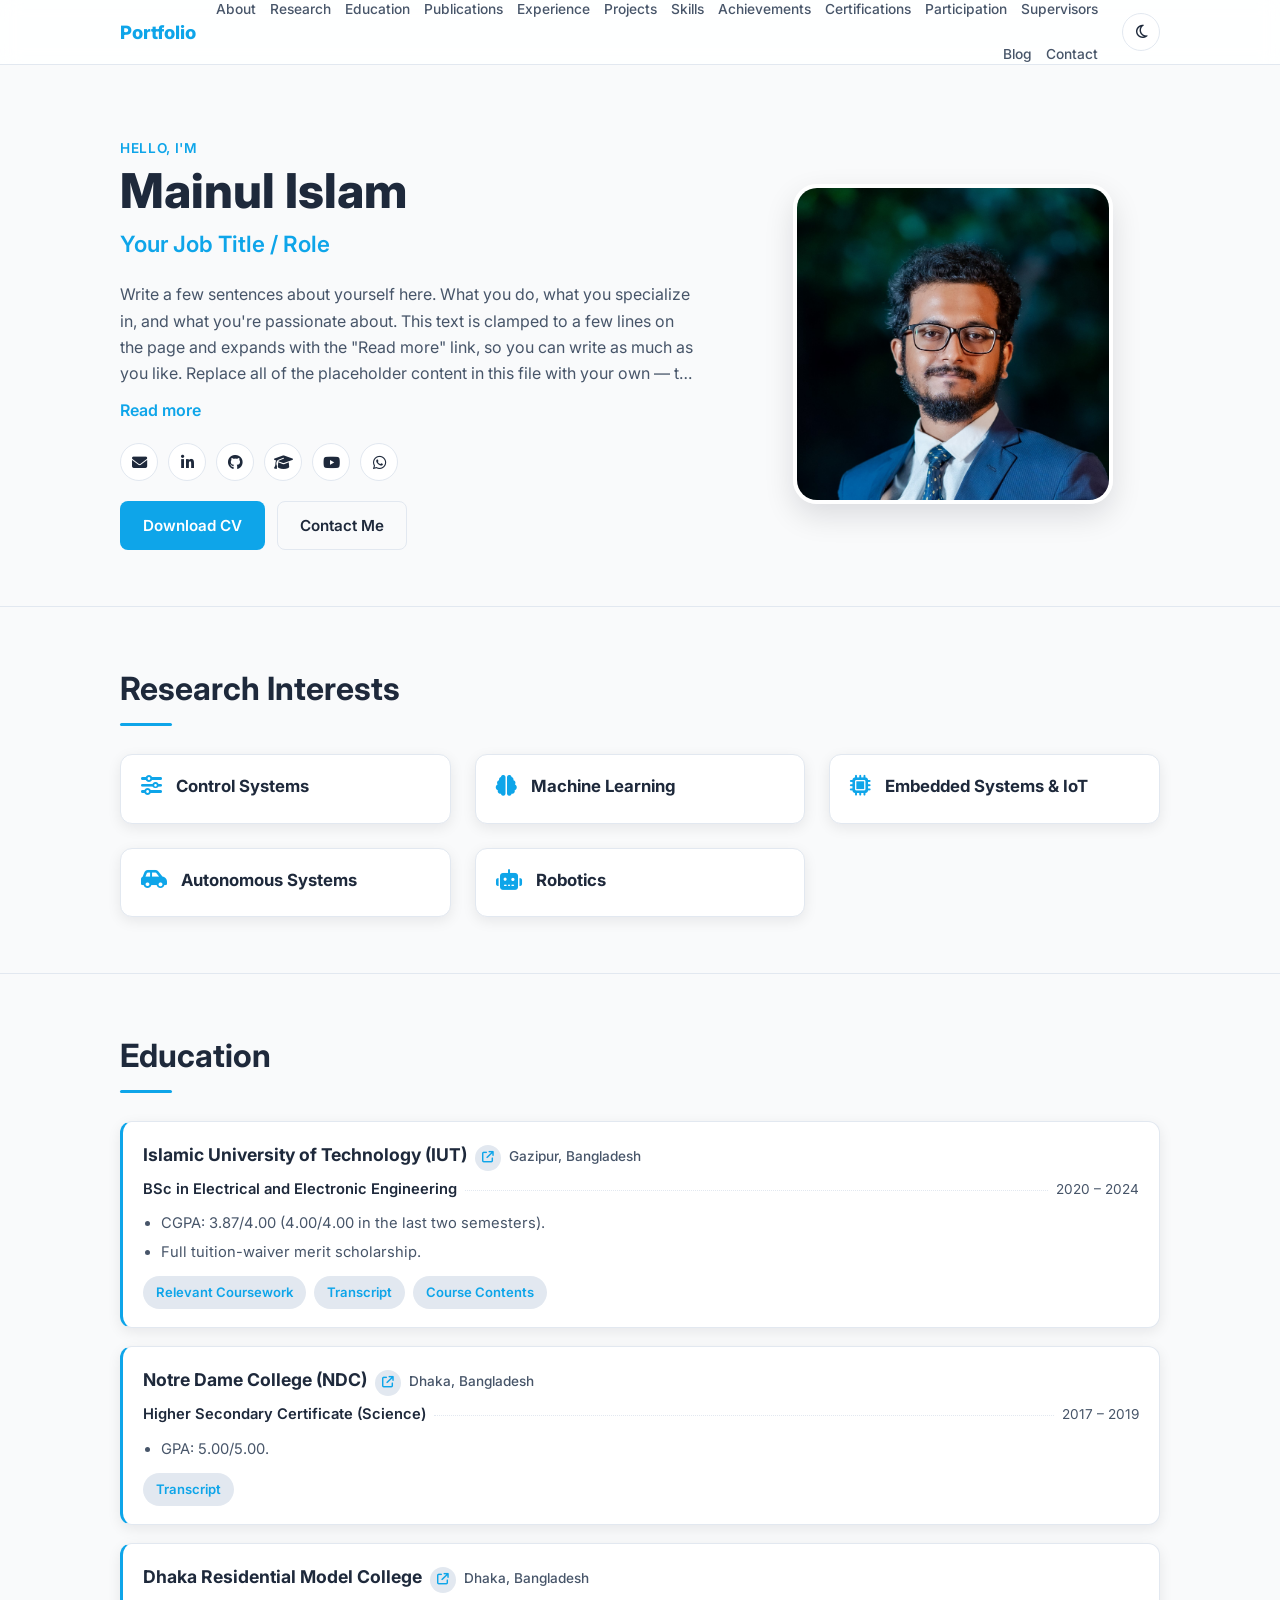
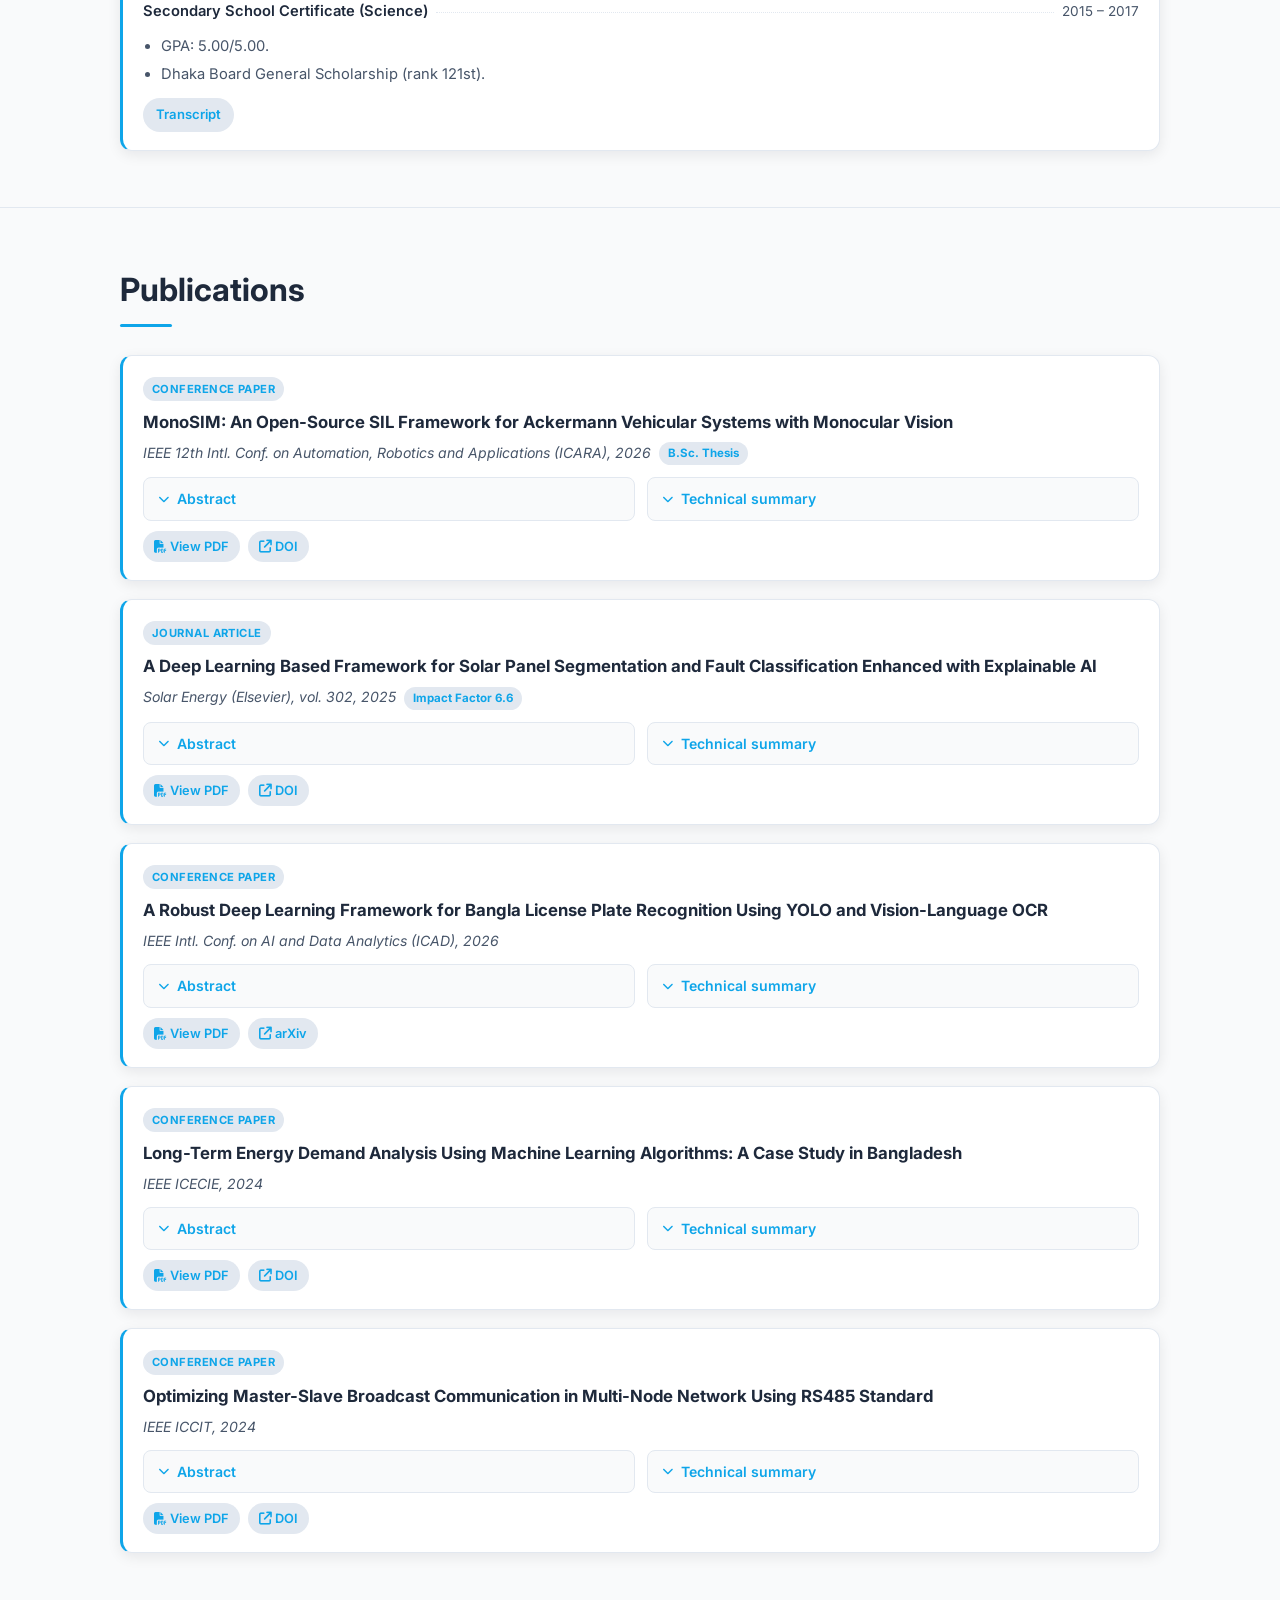
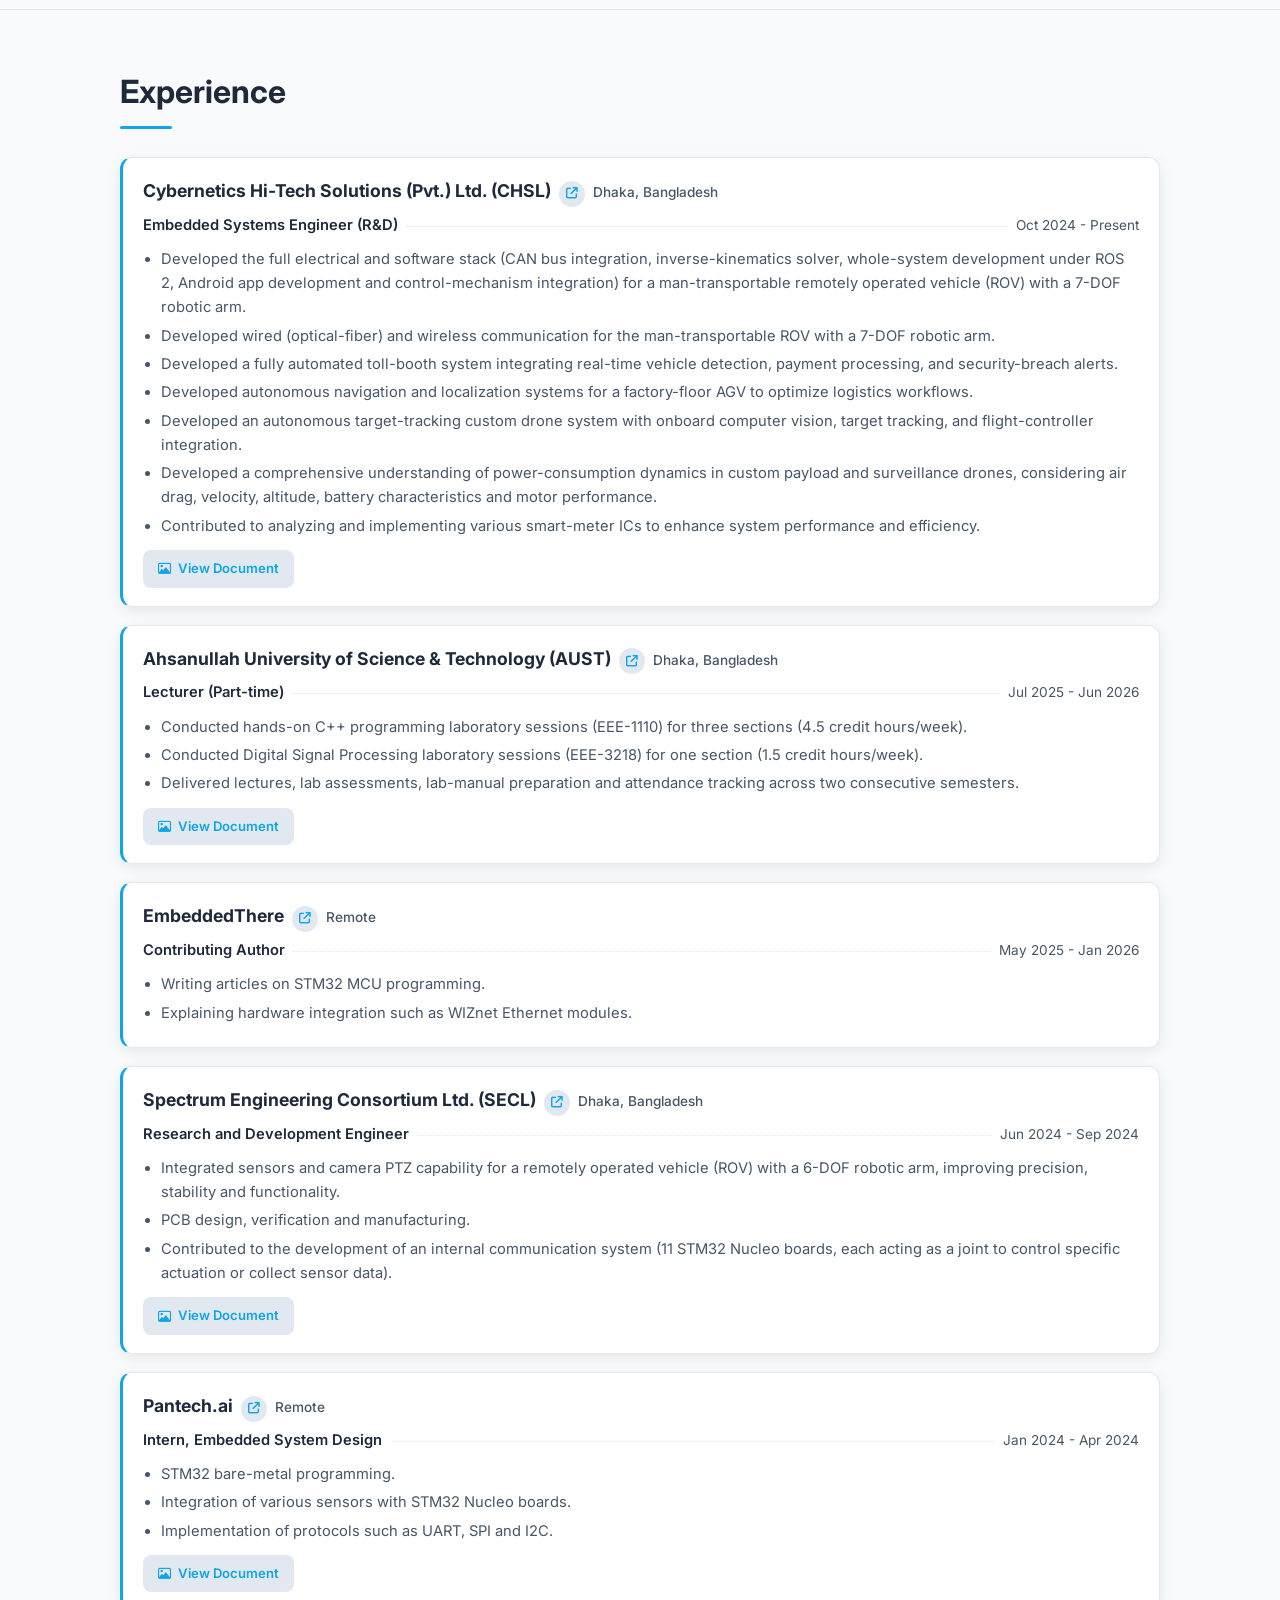
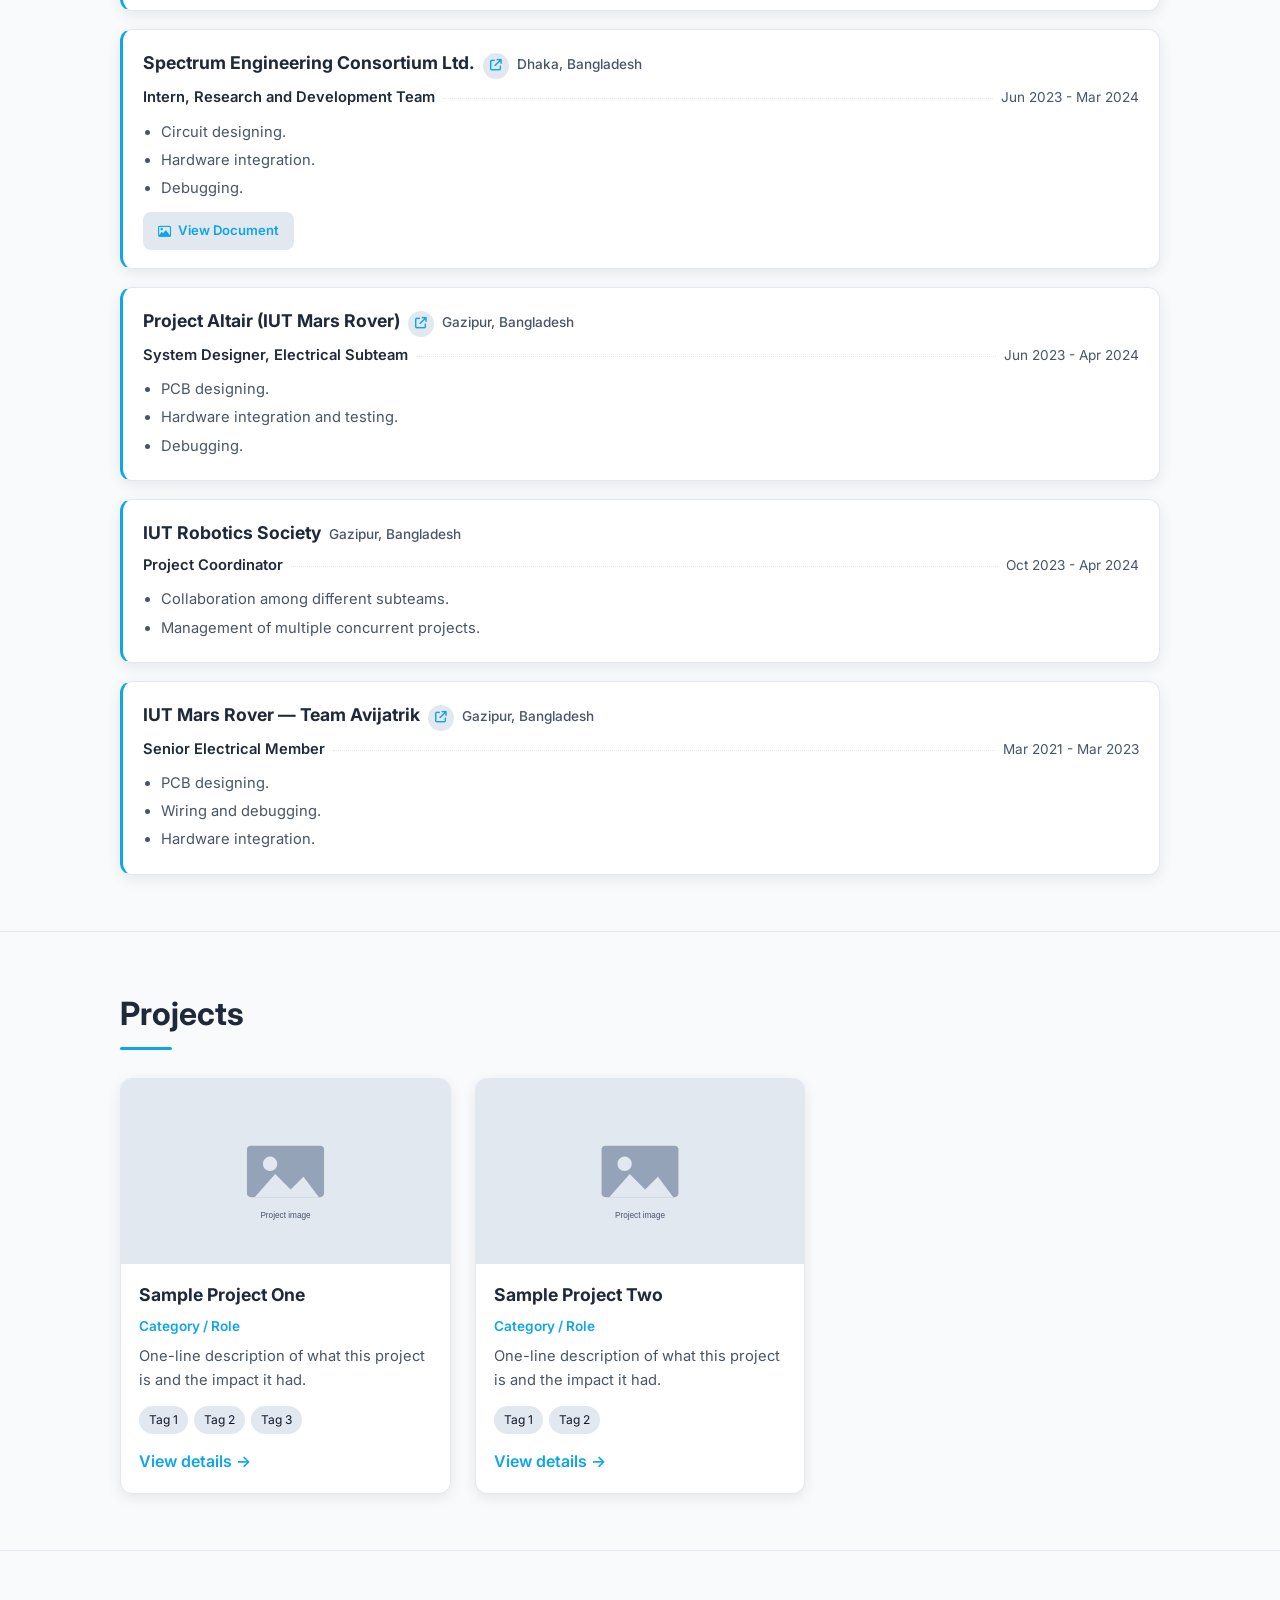
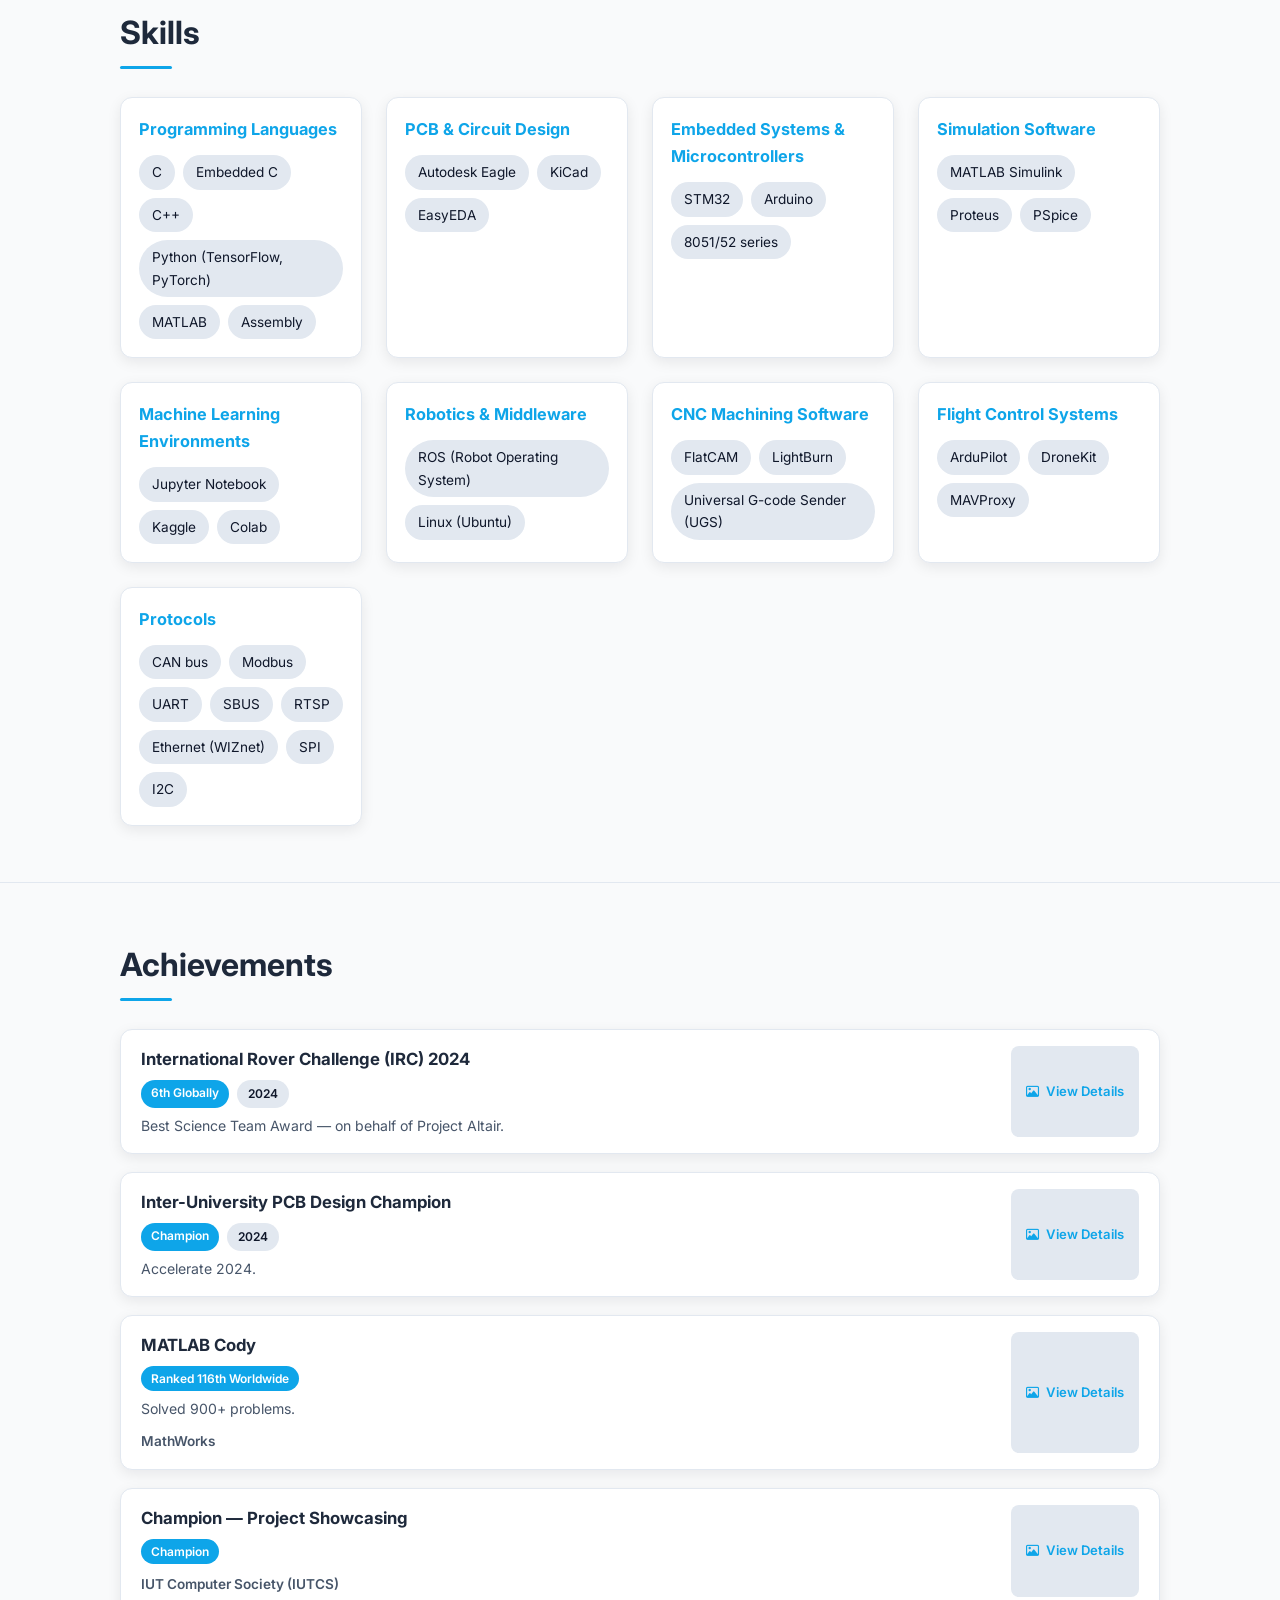
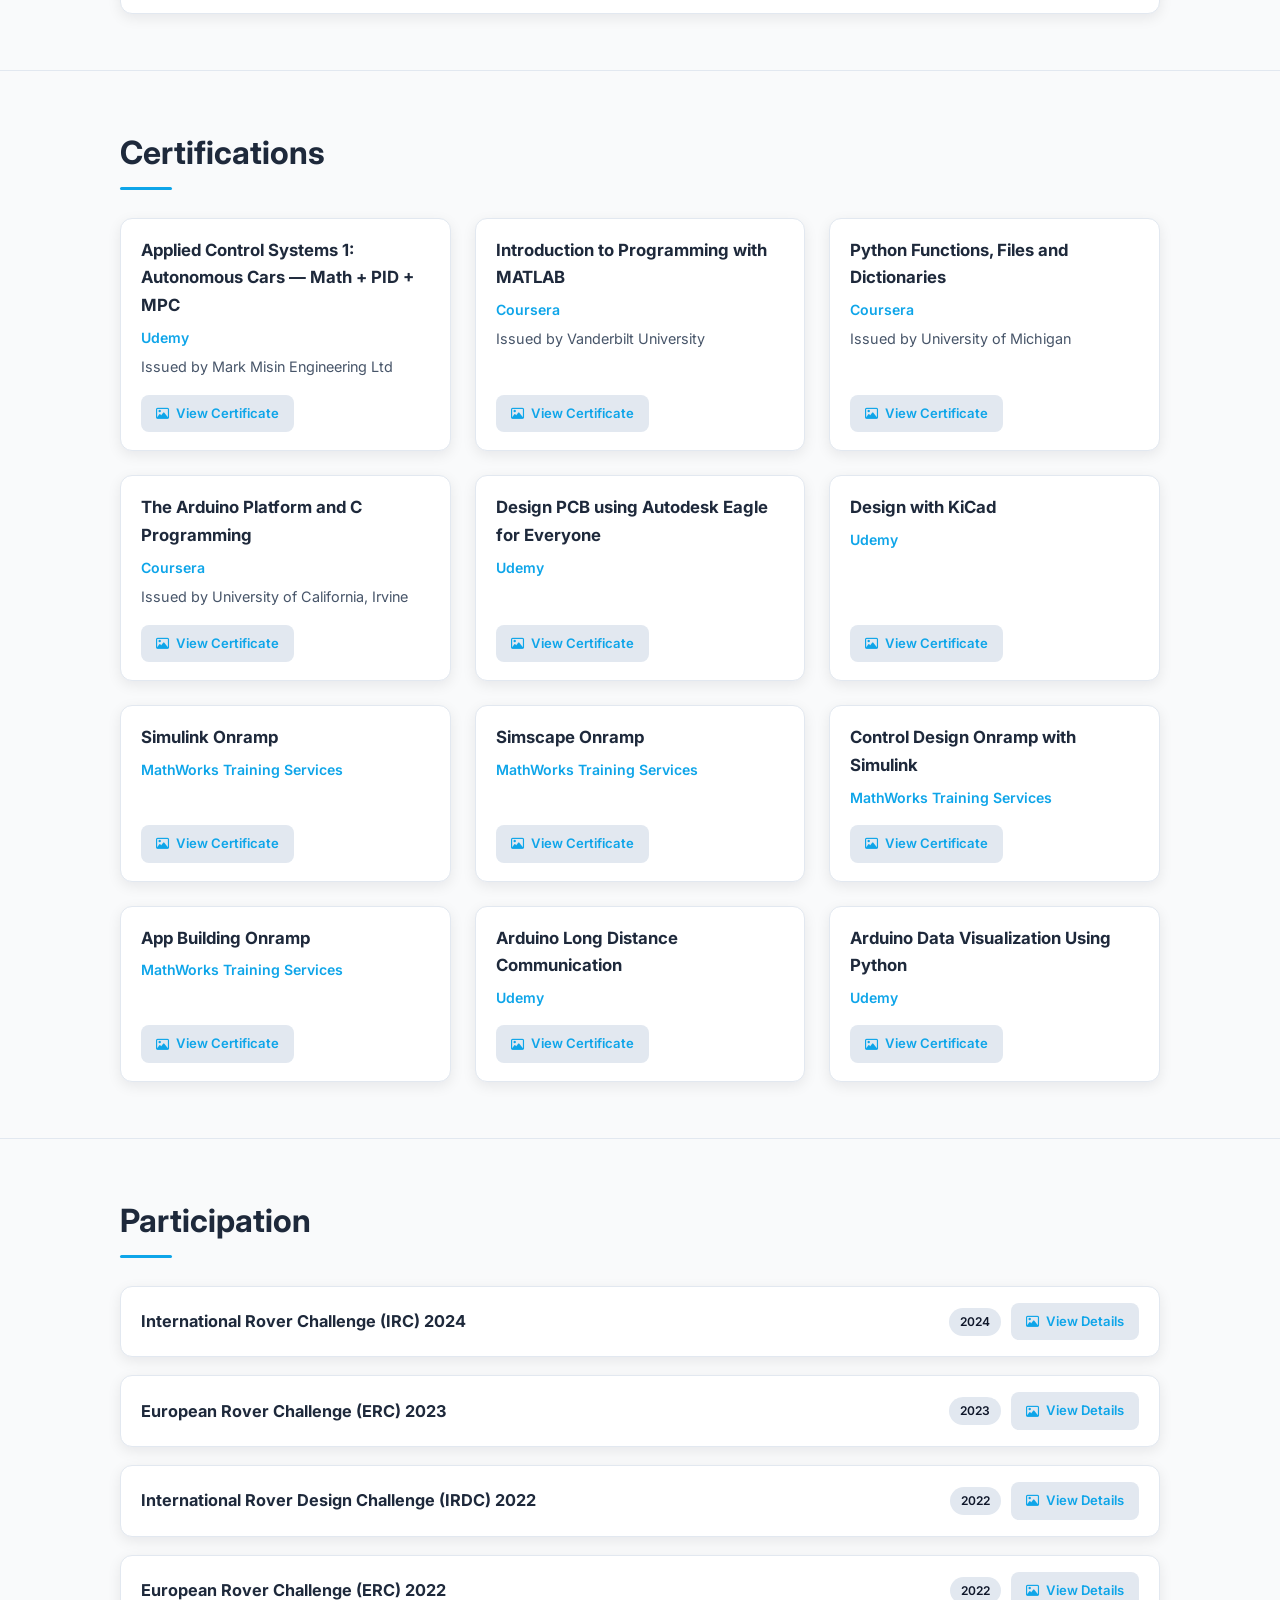
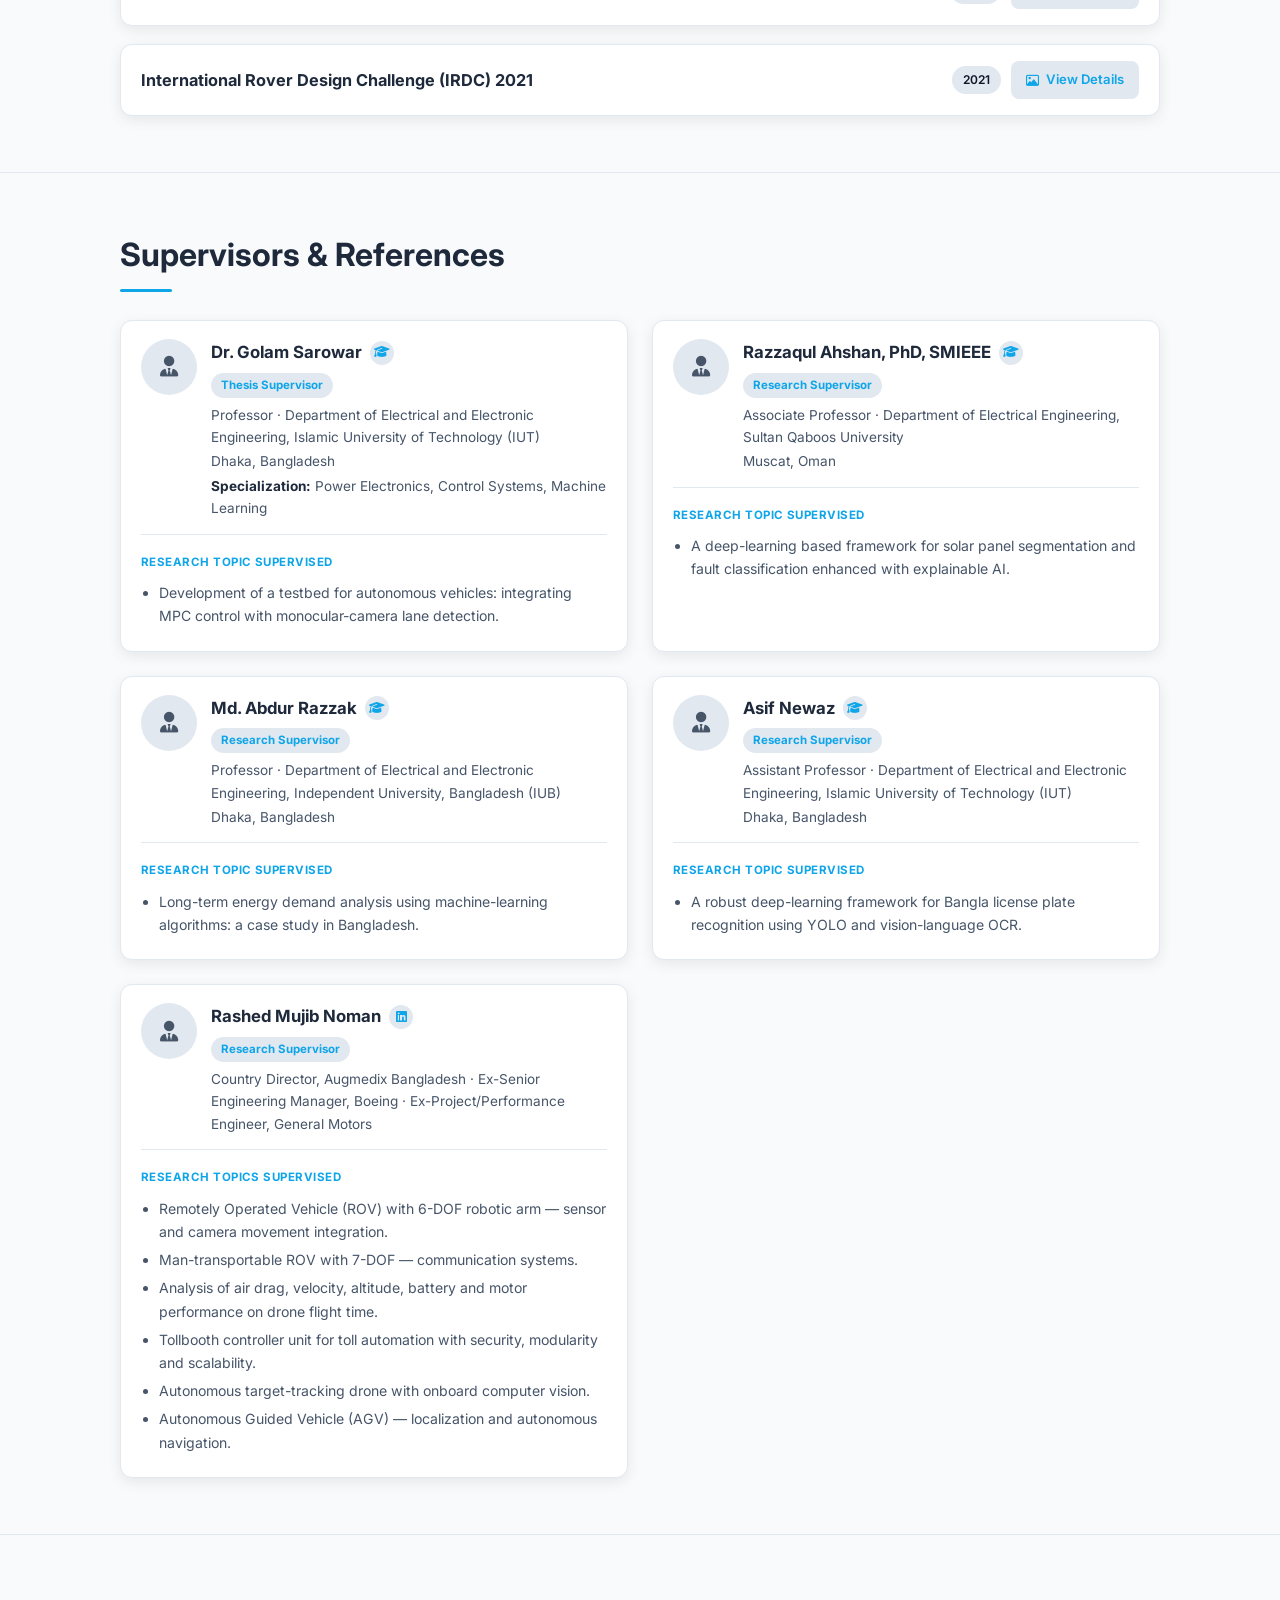
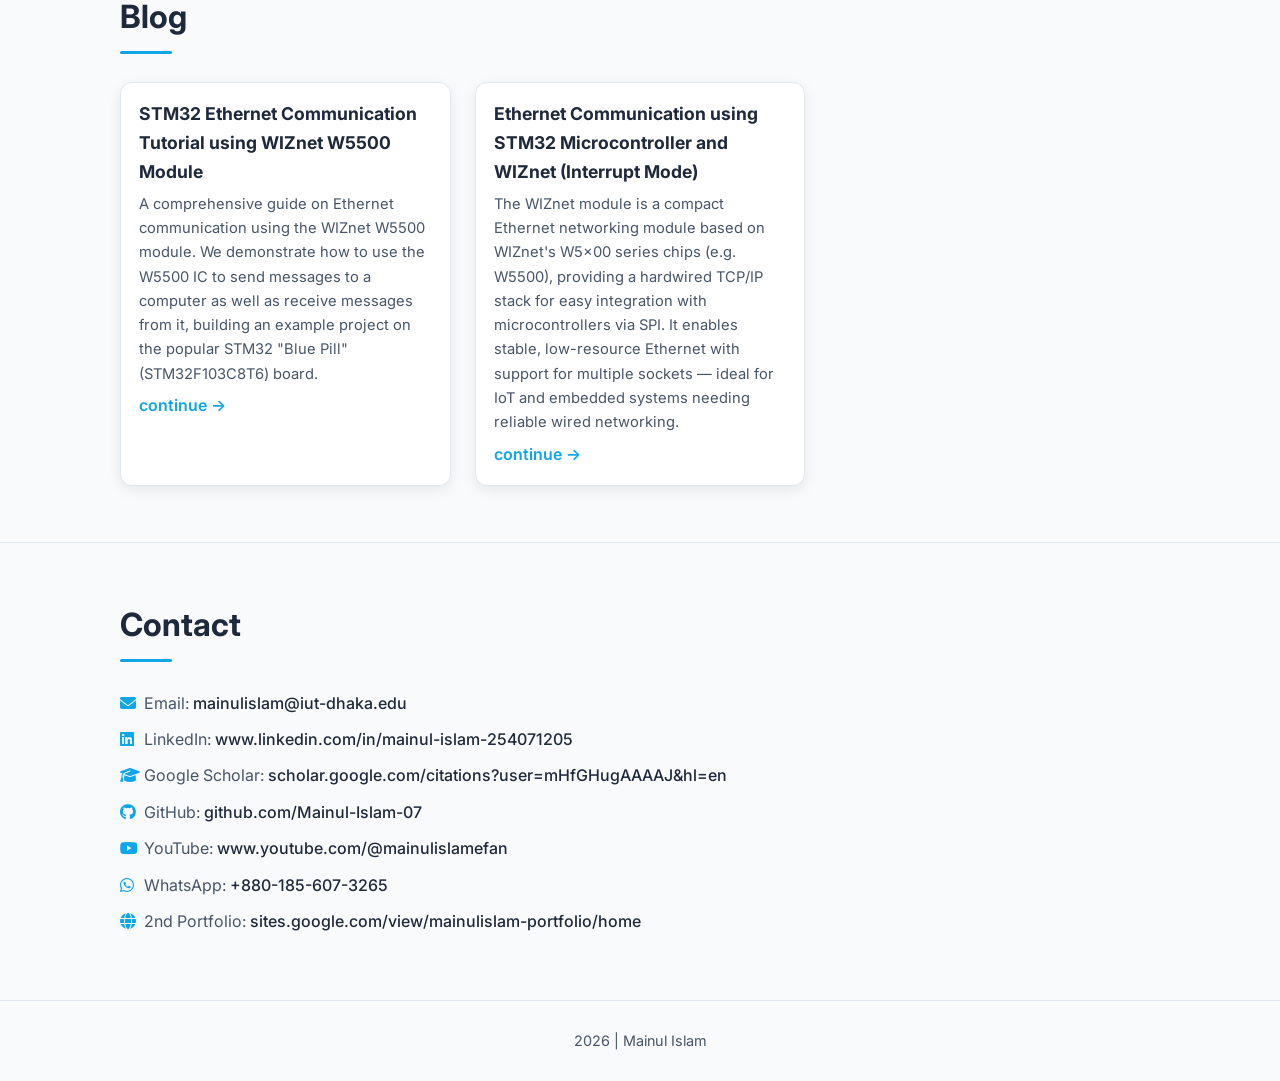
==== index.html @ 65f6b5c8 "test3" ====
<!DOCTYPE html>
<html lang="en" data-theme="light">

<head>
    <meta charset="UTF-8" />
    <meta name="viewport" content="width=device-width, initial-scale=1.0" />
    <title>Mainul Islam | Portfolio</title>
    <meta name="description" content="Mainul Islam — research portfolio: interests, publications, projects, experience and more." />
    <link rel="preconnect" href="https://fonts.googleapis.com" />
    <link rel="preconnect" href="https://fonts.gstatic.com" crossorigin />
    <link
        href="https://fonts.googleapis.com/css2?family=Inter:wght@400;500;600;700;800&display=swap"
        rel="stylesheet" />
    <link rel="stylesheet" href="assets/css/style.css" />
    <link rel="stylesheet"
        href="https://cdnjs.cloudflare.com/ajax/libs/font-awesome/6.5.0/css/all.min.css" />
</head>

<body>
    <!-- Navbar -->
    <header class="navbar">
        <div class="container nav-container">
            <a href="#about" class="brand"><span data-bind="brand">MI</span></a>

            <nav class="nav-links" id="nav-menu">
                <a href="#about">About</a>
                <a href="#research">Research</a>
                <a href="#education">Education</a>
                <a href="#publications">Publications</a>
                <a href="#experience">Experience</a>
                <a href="#projects">Projects</a>
                <a href="#skills">Skills</a>
                <a href="#achievements">Achievements</a>
                <a href="#certifications">Certifications</a>
                <a href="#participation">Participation</a>
                <a href="#supervisors">Supervisors</a>
                <a href="#blog">Blog</a>
                <a href="#contact">Contact</a>
            </nav>

            <div class="nav-actions">
                <button id="theme-toggle" class="icon-btn" aria-label="Toggle theme"></button>
                <button id="nav-toggle" class="icon-btn nav-toggle" aria-label="Menu"><i class="fa fa-bars"></i></button>
            </div>
        </div>
    </header>

    <!-- Hero / About -->
    <section id="about" class="hero">
        <div class="container hero-inner">
            <div class="hero-text">
                <p class="hero-eyebrow">Hello, I'm</p>
                <h1 data-bind="name">Mainul Islam</h1>
                <h3 data-bind="headline">Job Title / Role</h3>
                <p class="hero-summary" data-bind="summary">Short summary here...</p>
                <div class="about-actions">
                    <a id="about-readmore" class="a-link" href="#">Read more</a>
                    <a id="about-readless" class="a-link" href="#" style="display:none">Read less</a>
                </div>
                <div class="hero-social" id="hero-social"></div>
                <div class="hero-buttons">
                    <a id="cv-link" href="#" download class="btn btn-primary">Download CV</a>
                    <a data-bind-mailto href="mailto:" class="btn btn-ghost">Contact Me</a>
                </div>
            </div>
            <div class="hero-img">
                <img id="avatar" src="assets/img/profile-placeholder.svg" alt="Profile photo" />
            </div>
        </div>
    </section>

    <!-- Research Interests -->
    <section id="research" class="section" data-reveal>
        <div class="container">
            <h2 class="section-title">Research Interests</h2>
            <div id="research-list" class="research-grid"></div>
        </div>
    </section>

    <!-- Education -->
    <section id="education" class="section" data-reveal>
        <div class="container">
            <h2 class="section-title">Education</h2>
            <div id="education-list" class="stack"></div>
        </div>
    </section>

    <!-- Publications -->
    <section id="publications" class="section" data-reveal>
        <div class="container">
            <h2 class="section-title">Publications</h2>
            <div id="publications-list" class="stack"></div>
        </div>
    </section>

    <!-- Experience -->
    <section id="experience" class="section" data-reveal>
        <div class="container">
            <h2 class="section-title">Experience</h2>
            <div id="experience-list" class="stack"></div>
        </div>
    </section>

    <!-- Projects -->
    <section id="projects" class="section" data-reveal>
        <div class="container">
            <h2 class="section-title">Projects</h2>
            <div id="projects-grid" class="grid cards"></div>
        </div>
    </section>

    <!-- Skills -->
    <section id="skills" class="section" data-reveal>
        <div class="container">
            <h2 class="section-title">Skills</h2>
            <div id="skills-grid" class="skills-grid"></div>
        </div>
    </section>

    <!-- Achievements -->
    <section id="achievements" class="section" data-reveal>
        <div class="container">
            <h2 class="section-title">Achievements</h2>
            <div id="achievements-list" class="stack"></div>
        </div>
    </section>

    <!-- Certifications -->
    <section id="certifications" class="section" data-reveal>
        <div class="container">
            <h2 class="section-title">Certifications</h2>
            <div id="certifications-list" class="grid cards"></div>
        </div>
    </section>

    <!-- Participation -->
    <section id="participation" class="section" data-reveal>
        <div class="container">
            <h2 class="section-title">Participation</h2>
            <div id="participation-list" class="stack"></div>
        </div>
    </section>

    <!-- Supervisors -->
    <section id="supervisors" class="section" data-reveal>
        <div class="container">
            <h2 class="section-title">Supervisors &amp; References</h2>
            <div id="supervisors-list" class="supervisors-grid"></div>
        </div>
    </section>

    <!-- Blog -->
    <section id="blog" class="section" data-reveal>
        <div class="container">
            <h2 class="section-title">Blog</h2>
            <div id="blog-list" class="grid cards"></div>
        </div>
    </section>

    <!-- Contact -->
    <section id="contact" class="section" data-reveal>
        <div class="container">
            <h2 class="section-title">Contact</h2>
            <div id="contact-list" class="contact-list"></div>
        </div>
    </section>

    <button id="to-top" aria-label="Back to top"><i class="fa fa-arrow-up"></i></button>

    <footer>
        <p><span id="footer-year">2026</span> | <span data-bind="name">Mainul Islam</span></p>
    </footer>

    <script src="assets/js/main.js"></script>
</body>

</html>
---- assets/css/style.css ----
/* ==========================================================================
   Design tokens & theming
   ========================================================================== */
:root {
    --primary: #0ea5e9;
    --primary-hover: #0284c7;
    --bg: #f9fafb;
    --bg-alt: #ffffff;
    --text: #1e293b;
    --muted: #475569;
    --card: #ffffff;
    --border: #e2e8f0;
    --tag-bg: #e2e8f0;
    --tag-text: #0f172a;
    --tag-border: transparent;
    --radius: 12px;
    --radius-sm: 8px;
    --shadow: 0 4px 14px rgba(2, 8, 23, 0.08);
    --shadow-lg: 0 12px 30px rgba(2, 8, 23, 0.12);
    --maxw: 1080px;
    --gap: 24px;
}

html[data-theme="dark"] {
    --primary: #38bdf8;
    --primary-hover: #0ea5e9;
    --bg: #0b1220;
    --bg-alt: #0f1a2e;
    --text: #e2e8f0;
    --muted: #94a3b8;
    --card: #111827;
    --border: #1f2937;
    --tag-bg: rgba(255, 255, 255, 0.08);
    --tag-text: #e2e8f0;
    --tag-border: rgba(255, 255, 255, 0.15);
    --shadow: 0 4px 14px rgba(0, 0, 0, 0.35);
    --shadow-lg: 0 12px 30px rgba(0, 0, 0, 0.5);
}

/* ==========================================================================
   Base
   ========================================================================== */
* {
    box-sizing: border-box;
    margin: 0;
    padding: 0;
}

html {
    scroll-behavior: smooth;
    scroll-padding-top: 80px;
}

body {
    font-family: "Inter", system-ui, -apple-system, sans-serif;
    background: var(--bg);
    color: var(--text);
    line-height: 1.65;
    transition: background 0.25s ease, color 0.25s ease;
}

a {
    color: inherit;
    text-decoration: none;
}

img {
    max-width: 100%;
    display: block;
}

.container {
    width: 100%;
    max-width: var(--maxw);
    margin: 0 auto;
    padding: 0 20px;
}

.a-link {
    color: var(--primary);
    font-weight: 600;
    cursor: pointer;
}

.a-link:hover {
    color: var(--primary-hover);
    text-decoration: underline;
}

/* ==========================================================================
   Navbar
   ========================================================================== */
.navbar {
    position: sticky;
    top: 0;
    z-index: 100;
    background: color-mix(in srgb, var(--bg-alt) 85%, transparent);
    backdrop-filter: blur(10px);
    border-bottom: 1px solid var(--border);
}

.nav-container {
    display: flex;
    align-items: center;
    justify-content: space-between;
    gap: 16px;
    height: 64px;
}

.brand {
    font-weight: 800;
    font-size: 1.15rem;
    color: var(--primary);
}

.nav-links {
    display: flex;
    flex-wrap: wrap;
    gap: 14px;
    margin-left: auto;
    margin-right: 8px;
    justify-content: flex-end;
}

.nav-links a {
    font-weight: 500;
    font-size: 0.86rem;
    color: var(--muted);
    position: relative;
    padding: 4px 0;
    white-space: nowrap;
    transition: color 0.2s;
}

.nav-links a::after {
    content: "";
    position: absolute;
    left: 0;
    bottom: -2px;
    width: 0;
    height: 2px;
    background: var(--primary);
    transition: width 0.25s;
}

.nav-links a:hover {
    color: var(--text);
}

.nav-links a:hover::after {
    width: 100%;
}

.nav-actions {
    display: flex;
    align-items: center;
    gap: 4px;
}

.icon-btn {
    width: 38px;
    height: 38px;
    display: inline-flex;
    align-items: center;
    justify-content: center;
    border: 1px solid var(--border);
    background: var(--card);
    color: var(--text);
    border-radius: 50%;
    cursor: pointer;
    font-size: 0.95rem;
    transition: background 0.2s, color 0.2s, transform 0.15s;
}

.icon-btn:hover {
    color: var(--primary);
    transform: translateY(-2px);
}

.nav-toggle {
    display: none;
}

/* ==========================================================================
   Hero
   ========================================================================== */
.hero {
    padding: 72px 0 56px;
}

.hero-inner {
    display: grid;
    grid-template-columns: 1.4fr 1fr;
    gap: 48px;
    align-items: center;
}

.hero-eyebrow {
    color: var(--primary);
    font-weight: 600;
    letter-spacing: 0.05em;
    text-transform: uppercase;
    font-size: 0.85rem;
    margin-bottom: 6px;
}

.hero-text h1 {
    font-size: clamp(2rem, 5vw, 3rem);
    font-weight: 800;
    line-height: 1.1;
    margin-bottom: 8px;
}

.hero-text h3 {
    font-size: clamp(1.1rem, 2.5vw, 1.4rem);
    font-weight: 600;
    color: var(--primary);
    margin-bottom: 18px;
}

.hero-summary {
    color: var(--muted);
    max-width: 60ch;
}

.hero-summary.clamp {
    display: -webkit-box;
    -webkit-line-clamp: 4;
    line-clamp: 4;
    -webkit-box-orient: vertical;
    overflow: hidden;
}

.about-actions {
    margin: 10px 0 20px;
}

.hero-buttons {
    display: flex;
    gap: 12px;
    flex-wrap: wrap;
}

.btn {
    display: inline-flex;
    align-items: center;
    gap: 8px;
    padding: 11px 22px;
    border-radius: var(--radius-sm);
    font-weight: 600;
    font-size: 0.95rem;
    cursor: pointer;
    border: 1px solid transparent;
    transition: transform 0.15s, box-shadow 0.2s, background 0.2s;
}

.btn-primary {
    background: var(--primary);
    color: #fff;
}

.btn-primary:hover {
    background: var(--primary-hover);
    transform: translateY(-2px);
    box-shadow: var(--shadow);
}

.btn-ghost {
    background: transparent;
    color: var(--text);
    border-color: var(--border);
}

.btn-ghost:hover {
    border-color: var(--primary);
    color: var(--primary);
}

.hero-img {
    justify-self: center;
}

.hero-img img {
    width: min(320px, 80vw);
    aspect-ratio: 1;
    object-fit: cover;
    border-radius: 24px;
    border: 4px solid var(--card);
    box-shadow: var(--shadow-lg);
}

/* ==========================================================================
   Sections
   ========================================================================== */
.section {
    padding: 56px 0;
    border-top: 1px solid var(--border);
}

.section-title {
    font-size: clamp(1.5rem, 3vw, 2rem);
    font-weight: 700;
    margin-bottom: 28px;
    position: relative;
    padding-bottom: 10px;
}

.section-title::after {
    content: "";
    position: absolute;
    left: 0;
    bottom: 0;
    width: 52px;
    height: 3px;
    background: var(--primary);
    border-radius: 3px;
}

.stack {
    display: flex;
    flex-direction: column;
    gap: 18px;
}

/* Scroll reveal */
[data-reveal] {
    opacity: 0;
    transform: translateY(24px);
    transition: opacity 0.6s ease, transform 0.6s ease;
}

[data-reveal].visible {
    opacity: 1;
    transform: none;
}

/* ==========================================================================
   Cards grid (Projects, Certifications)
   ========================================================================== */
.grid.cards {
    display: grid;
    grid-template-columns: repeat(auto-fill, minmax(280px, 1fr));
    gap: var(--gap);
}

.card {
    background: var(--card);
    border: 1px solid var(--border);
    border-radius: var(--radius);
    overflow: hidden;
    box-shadow: var(--shadow);
    display: flex;
    flex-direction: column;
    transition: transform 0.2s, box-shadow 0.2s;
}

.card:hover {
    transform: translateY(-4px);
    box-shadow: var(--shadow-lg);
}

.card > img {
    width: 100%;
    aspect-ratio: 16 / 9;
    object-fit: cover;
    background: var(--tag-bg);
}

.card-body {
    padding: 16px 18px 18px;
    display: flex;
    flex-direction: column;
    gap: 6px;
    flex: 1;
}

.card-title {
    font-size: 1.1rem;
    font-weight: 700;
}

.card-subtitle {
    font-size: 0.85rem;
    color: var(--primary);
    font-weight: 600;
}

.card-text {
    color: var(--muted);
    font-size: 0.92rem;
}

.card-tags {
    display: flex;
    flex-wrap: wrap;
    gap: 6px;
    margin-top: 8px;
}

.card-tags span {
    font-size: 0.75rem;
    padding: 3px 9px;
    border-radius: 999px;
    background: var(--tag-bg);
    color: var(--tag-text);
    border: 1px solid var(--tag-border);
}

/* ==========================================================================
   Experience / Education cards
   ========================================================================== */
.experience-card,
.education-item {
    display: block;
    background: var(--card);
    border: 1px solid var(--border);
    border-left: 3px solid var(--primary);
    border-radius: var(--radius);
    padding: 18px 20px;
    box-shadow: var(--shadow);
    transition: transform 0.2s, box-shadow 0.2s;
}

.experience-card:hover,
.education-item:hover {
    transform: translateY(-3px);
    box-shadow: var(--shadow-lg);
}

.experience-card h4,
.education-item h4 {
    font-size: 1.1rem;
    display: flex;
    flex-wrap: wrap;
    gap: 8px;
    align-items: baseline;
}

.company,
.institution {
    font-weight: 700;
}

.inst-link {
    display: inline-flex;
    align-items: center;
    justify-content: center;
    width: 26px;
    height: 26px;
    border-radius: 50%;
    font-size: 0.72rem;
    color: var(--primary);
    background: var(--tag-bg);
    border: 1px solid var(--tag-border);
    vertical-align: middle;
    transition: background 0.2s, color 0.2s, transform 0.15s;
}

.inst-link:hover {
    background: var(--primary);
    color: #fff;
    transform: translateY(-1px);
}

.location {
    font-size: 0.85rem;
    color: var(--muted);
    font-weight: 500;
}

.role-line,
.degree-line {
    display: flex;
    align-items: baseline;
    gap: 8px;
    margin-top: 6px;
    color: var(--muted);
    font-size: 0.92rem;
}

.position,
.degree {
    font-weight: 600;
    color: var(--text);
}

.dotline {
    flex: 1;
    border-bottom: 1px dotted var(--border);
    transform: translateY(-3px);
}

.period {
    white-space: nowrap;
    font-size: 0.85rem;
    color: var(--muted);
}

.highlights {
    margin: 10px 0 4px 18px;
    color: var(--muted);
    font-size: 0.92rem;
}

.highlights li {
    margin-bottom: 4px;
}

.exp-tech {
    margin-top: 8px;
    font-size: 0.88rem;
    color: var(--muted);
}

.exp-actions {
    margin-top: 12px;
}

.edu-links {
    display: flex;
    flex-wrap: wrap;
    gap: 8px;
    margin-top: 12px;
}

.edu-links a {
    display: inline-flex;
    align-items: center;
    gap: 6px;
    font-size: 0.82rem;
    font-weight: 600;
    padding: 5px 12px;
    border-radius: 999px;
    color: var(--primary);
    background: var(--tag-bg);
    border: 1px solid var(--tag-border);
    transition: background 0.2s, color 0.2s;
}

.edu-links a:hover {
    background: var(--primary);
    color: #fff;
}

/* ==========================================================================
   Skills
   ========================================================================== */
.skills-grid {
    display: grid;
    grid-template-columns: repeat(auto-fill, minmax(240px, 1fr));
    gap: var(--gap);
}

.skill-group {
    background: var(--card);
    border: 1px solid var(--border);
    border-radius: var(--radius);
    padding: 18px;
    box-shadow: var(--shadow);
}

.skill-cat {
    font-size: 1.02rem;
    margin-bottom: 12px;
    color: var(--primary);
}

.skill-items {
    display: flex;
    flex-wrap: wrap;
    gap: 8px;
    list-style: none;
}

.skill-items li {
    font-size: 0.85rem;
    padding: 5px 12px;
    border-radius: 999px;
    background: var(--tag-bg);
    color: var(--tag-text);
    border: 1px solid var(--tag-border);
}

/* ==========================================================================
   Certifications
   ========================================================================== */
.cert-card {
    background: var(--card);
    border: 1px solid var(--border);
    border-radius: var(--radius);
    padding: 18px 20px;
    box-shadow: var(--shadow);
    display: flex;
    flex-direction: column;
    gap: 6px;
    transition: transform 0.2s, box-shadow 0.2s;
}

.cert-card:hover {
    transform: translateY(-3px);
    box-shadow: var(--shadow-lg);
}

.cert-title {
    font-size: 1.05rem;
    font-weight: 700;
}

.cert-issuer {
    font-size: 0.88rem;
    color: var(--primary);
    font-weight: 600;
}

.cert-desc {
    font-size: 0.9rem;
    color: var(--muted);
}

.cert-link {
    margin-top: auto;
    font-weight: 600;
    color: var(--primary);
    font-size: 0.9rem;
}

/* ==========================================================================
   Achievements
   ========================================================================== */
.achievement-item {
    display: flex;
    flex-wrap: wrap;
    justify-content: space-between;
    gap: 12px;
    background: var(--card);
    border: 1px solid var(--border);
    border-radius: var(--radius);
    padding: 16px 20px;
    box-shadow: var(--shadow);
}

.achievement-topblock {
    flex: 1;
    min-width: 220px;
}

.achievement-title {
    font-size: 1.05rem;
    font-weight: 700;
    margin-bottom: 6px;
}

.achievement-meta {
    display: flex;
    gap: 8px;
    flex-wrap: wrap;
}

.ach-badge {
    font-size: 0.75rem;
    font-weight: 600;
    padding: 3px 10px;
    border-radius: 999px;
}

.ach-badge.position {
    background: var(--primary);
    color: #fff;
}

.ach-badge.year {
    background: var(--tag-bg);
    color: var(--tag-text);
    border: 1px solid var(--tag-border);
}

html[data-theme="dark"] .ach-badge.position {
    color: #06121f;
}

.achievement-extra {
    margin-top: 6px;
    font-size: 0.88rem;
    color: var(--muted);
}

.achievement-bottomblock {
    align-self: center;
    font-size: 0.9rem;
    color: var(--primary);
    font-weight: 600;
}

/* ==========================================================================
   Contact
   ========================================================================== */
.contact-list p {
    margin-bottom: 10px;
    color: var(--muted);
}

.contact-list i {
    color: var(--primary);
    width: 20px;
}

.contact-list a {
    color: var(--text);
    font-weight: 500;
}

.contact-list a:hover {
    color: var(--primary);
}

/* ==========================================================================
   Hero social icons
   ========================================================================== */
.hero-social {
    display: flex;
    gap: 10px;
    margin: 4px 0 20px;
}

@media (max-width: 768px) {
    .hero-social {
        justify-content: center;
    }
}

/* ==========================================================================
   Research interests
   ========================================================================== */
.research-grid {
    display: grid;
    grid-template-columns: repeat(auto-fill, minmax(300px, 1fr));
    gap: var(--gap);
}

.research-item {
    display: flex;
    gap: 14px;
    align-items: flex-start;
    background: var(--card);
    border: 1px solid var(--border);
    border-radius: var(--radius);
    padding: 18px 20px;
    box-shadow: var(--shadow);
    transition: transform 0.2s, box-shadow 0.2s;
}

.research-item:hover {
    transform: translateY(-3px);
    box-shadow: var(--shadow-lg);
}

.research-icon {
    color: var(--primary);
    font-size: 1.3rem;
    margin-top: 2px;
}

.research-item h4 {
    font-size: 1.05rem;
    margin-bottom: 4px;
}

.research-item p {
    color: var(--muted);
    font-size: 0.9rem;
}

/* ==========================================================================
   Publications
   ========================================================================== */
.publication-item {
    background: var(--card);
    border: 1px solid var(--border);
    border-left: 3px solid var(--primary);
    border-radius: var(--radius);
    padding: 18px 20px;
    box-shadow: var(--shadow);
}

.pub-type {
    display: inline-block;
    font-size: 0.7rem;
    font-weight: 700;
    text-transform: uppercase;
    letter-spacing: 0.04em;
    color: var(--primary);
    background: var(--tag-bg);
    border: 1px solid var(--tag-border);
    padding: 2px 8px;
    border-radius: 999px;
    margin-bottom: 8px;
}

.pub-title {
    font-size: 1.05rem;
    font-weight: 700;
    margin-bottom: 4px;
}

.pub-authors {
    font-size: 0.9rem;
    color: var(--text);
    margin-bottom: 2px;
}

.pub-venue {
    font-size: 0.88rem;
    color: var(--muted);
    font-style: italic;
}

.pub-note {
    font-size: 0.85rem;
    color: var(--muted);
    margin-top: 4px;
}

.pub-badge {
    display: inline-block;
    font-size: 0.72rem;
    font-weight: 700;
    color: var(--primary);
    background: var(--tag-bg);
    border: 1px solid var(--tag-border);
    padding: 1px 8px;
    border-radius: 999px;
    margin-left: 4px;
    vertical-align: middle;
    font-style: normal;
}

.pub-dropdowns {
    display: flex;
    gap: 12px;
    margin-top: 12px;
    align-items: flex-start;
}

.pub-dropdowns > .pub-details {
    flex: 1 1 0;
    min-width: 0;
    margin-top: 0;
}

@media (max-width: 640px) {
    .pub-dropdowns {
        flex-direction: column;
    }
}

.pub-details {
    margin-top: 10px;
    border: 1px solid var(--border);
    border-radius: var(--radius-sm);
    background: var(--bg);
    overflow: hidden;
}

.pub-details > p {
    margin: 0;
    padding: 4px 16px 14px;
    color: var(--muted);
    font-size: 0.9rem;
    text-align: justify;
}

.pub-details > summary {
    cursor: pointer;
    padding: 9px 14px;
    font-size: 0.88rem;
    font-weight: 600;
    color: var(--primary);
    list-style: none;
    display: flex;
    align-items: center;
    gap: 8px;
    user-select: none;
}

.pub-details > summary::-webkit-details-marker {
    display: none;
}

.pub-details > summary::before {
    content: "\f078";
    font-family: "Font Awesome 6 Free";
    font-weight: 900;
    font-size: 0.7rem;
    transition: transform 0.2s;
}

.pub-details[open] > summary::before {
    transform: rotate(180deg);
}

.pub-details > ul {
    margin: 0;
    padding: 4px 20px 14px 34px;
    color: var(--muted);
    font-size: 0.9rem;
}

.pub-details > ul li {
    margin-bottom: 6px;
}

.pub-links {
    display: flex;
    flex-wrap: wrap;
    gap: 8px;
    margin-top: 10px;
}

.pub-links a,
.part-meta + * .pub-links a {
    font-size: 0.8rem;
    font-weight: 600;
    color: var(--primary);
    padding: 4px 10px;
    border: 1px solid var(--tag-border);
    background: var(--tag-bg);
    border-radius: 999px;
    transition: background 0.2s, color 0.2s;
}

.pub-links a:hover {
    background: var(--primary);
    color: #fff;
}

/* ==========================================================================
   Participation
   ========================================================================== */
.participation-item {
    display: flex;
    justify-content: space-between;
    align-items: center;
    gap: 14px;
    background: var(--card);
    border: 1px solid var(--border);
    border-radius: var(--radius);
    padding: 16px 20px;
    box-shadow: var(--shadow);
    transition: transform 0.2s, box-shadow 0.2s;
}

.participation-item:hover {
    transform: translateY(-3px);
    box-shadow: var(--shadow-lg);
}

.participation-item h4 {
    font-size: 1.02rem;
}

.part-meta {
    font-size: 0.88rem;
    color: var(--primary);
    font-weight: 500;
    margin-top: 2px;
}

.part-note {
    font-size: 0.86rem;
    color: var(--muted);
    margin-top: 4px;
}

/* ==========================================================================
   Supervisors / references
   ========================================================================== */
.supervisors-grid {
    display: grid;
    grid-template-columns: repeat(auto-fill, minmax(380px, 1fr));
    gap: var(--gap);
}

.supervisor-card {
    background: var(--card);
    border: 1px solid var(--border);
    border-radius: var(--radius);
    padding: 18px 20px;
    box-shadow: var(--shadow);
    transition: transform 0.2s, box-shadow 0.2s;
}

.supervisor-card:hover {
    transform: translateY(-3px);
    box-shadow: var(--shadow-lg);
}

.sup-head {
    display: flex;
    gap: 14px;
    align-items: flex-start;
}

.sup-avatar {
    width: 56px;
    height: 56px;
    flex: 0 0 56px;
    border-radius: 50%;
    overflow: hidden;
    background: var(--tag-bg);
    display: flex;
    align-items: center;
    justify-content: center;
    color: var(--muted);
    font-size: 1.3rem;
}

.sup-avatar img {
    width: 100%;
    height: 100%;
    object-fit: cover;
}

.sup-name {
    font-size: 1.05rem;
    display: flex;
    align-items: center;
    gap: 8px;
    flex-wrap: wrap;
}

.sup-profile {
    display: inline-flex;
    align-items: center;
    justify-content: center;
    width: 24px;
    height: 24px;
    border-radius: 50%;
    font-size: 0.78rem;
    color: var(--primary);
    background: var(--tag-bg);
    border: 1px solid var(--tag-border);
    transition: background 0.2s, color 0.2s;
}

.sup-profile:hover {
    background: var(--primary);
    color: #fff;
}

.sup-role-badge {
    display: inline-block;
    font-size: 0.72rem;
    font-weight: 700;
    color: var(--primary);
    background: var(--tag-bg);
    border: 1px solid var(--tag-border);
    padding: 2px 9px;
    border-radius: 999px;
    margin: 6px 0 4px;
}

.sup-aff,
.sup-loc,
.sup-spec,
.sup-email {
    font-size: 0.85rem;
    color: var(--muted);
    margin-top: 2px;
}

.sup-spec strong {
    color: var(--text);
}

.sup-email a:hover {
    color: var(--primary);
}

.sup-topics {
    margin-top: 14px;
    padding-top: 12px;
    border-top: 1px solid var(--border);
}

.sup-topics-label {
    font-size: 0.72rem;
    font-weight: 700;
    text-transform: uppercase;
    letter-spacing: 0.04em;
    color: var(--primary);
}

.sup-topics ul {
    margin: 8px 0 0 18px;
    color: var(--muted);
    font-size: 0.88rem;
}

.sup-topics li {
    margin-bottom: 5px;
}

/* ==========================================================================
   Proof buttons (Certifications / Achievements / Participation)
   ========================================================================== */
.proof-btn {
    display: inline-flex;
    align-items: center;
    gap: 7px;
    font-size: 0.82rem;
    font-weight: 600;
    padding: 7px 14px;
    border-radius: var(--radius-sm);
    cursor: pointer;
    color: var(--primary);
    background: var(--tag-bg);
    border: 1px solid var(--tag-border);
    font-family: inherit;
    transition: background 0.2s, color 0.2s;
}

.proof-btn:hover:not([disabled]) {
    background: var(--primary);
    color: #fff;
}

.proof-btn[disabled] {
    opacity: 0.55;
    cursor: not-allowed;
}

.cert-actions {
    margin-top: auto;
    padding-top: 10px;
}

.part-side {
    display: flex;
    align-items: center;
    gap: 10px;
    flex-shrink: 0;
}

.achievement-orgline {
    margin-top: 6px;
}

.achievement-org {
    font-size: 0.85rem;
    color: var(--muted);
    font-weight: 600;
}

a.achievement-org:hover {
    color: var(--primary);
}

/* ==========================================================================
   Blog
   ========================================================================== */
.blog-date {
    font-size: 0.78rem;
    color: var(--muted);
    font-weight: 600;
}

/* ==========================================================================
   Footer + back to top
   ========================================================================== */
footer {
    text-align: center;
    padding: 28px 0;
    border-top: 1px solid var(--border);
    color: var(--muted);
    font-size: 0.9rem;
}

#to-top {
    position: fixed;
    right: 22px;
    bottom: 22px;
    width: 44px;
    height: 44px;
    border-radius: 50%;
    border: none;
    background: var(--primary);
    color: #fff;
    font-size: 1rem;
    cursor: pointer;
    opacity: 0;
    pointer-events: none;
    transform: translateY(12px);
    transition: opacity 0.25s, transform 0.25s, background 0.2s;
    box-shadow: var(--shadow-lg);
    z-index: 90;
}

#to-top.show {
    opacity: 1;
    pointer-events: auto;
    transform: none;
}

#to-top:hover {
    background: var(--primary-hover);
}

/* ==========================================================================
   Responsive
   ========================================================================== */
@media (max-width: 768px) {
    .hero-inner {
        grid-template-columns: 1fr;
        text-align: center;
        gap: 32px;
    }

    .hero-img {
        order: -1;
    }

    .hero-buttons {
        justify-content: center;
    }

    .nav-links {
        position: absolute;
        top: 64px;
        left: 0;
        right: 0;
        flex-direction: column;
        gap: 0;
        background: var(--bg-alt);
        border-bottom: 1px solid var(--border);
        padding: 0;
        max-height: 0;
        overflow: hidden;
        transition: max-height 0.3s ease;
    }

    .nav-links.show {
        max-height: 420px;
    }

    .nav-links a {
        padding: 14px 20px;
        border-top: 1px solid var(--border);
    }

    .nav-toggle {
        display: inline-flex;
    }
}
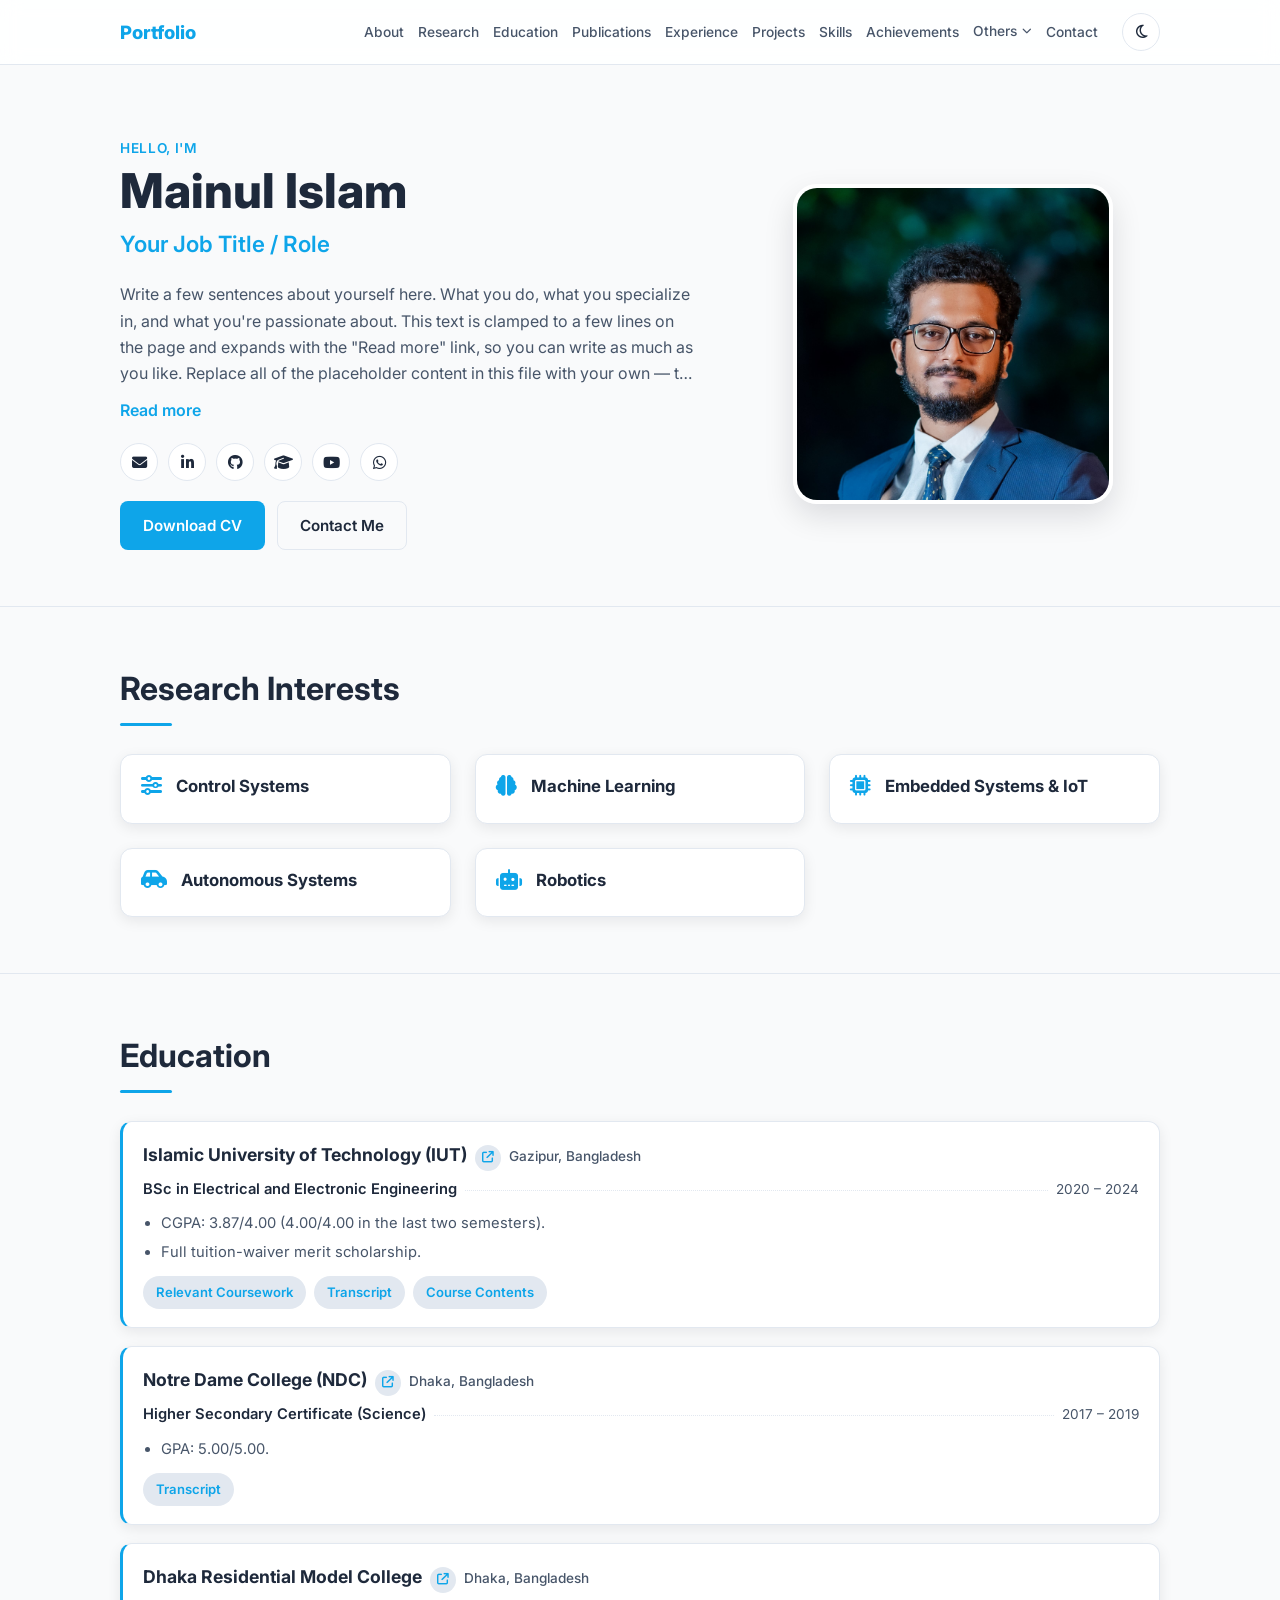
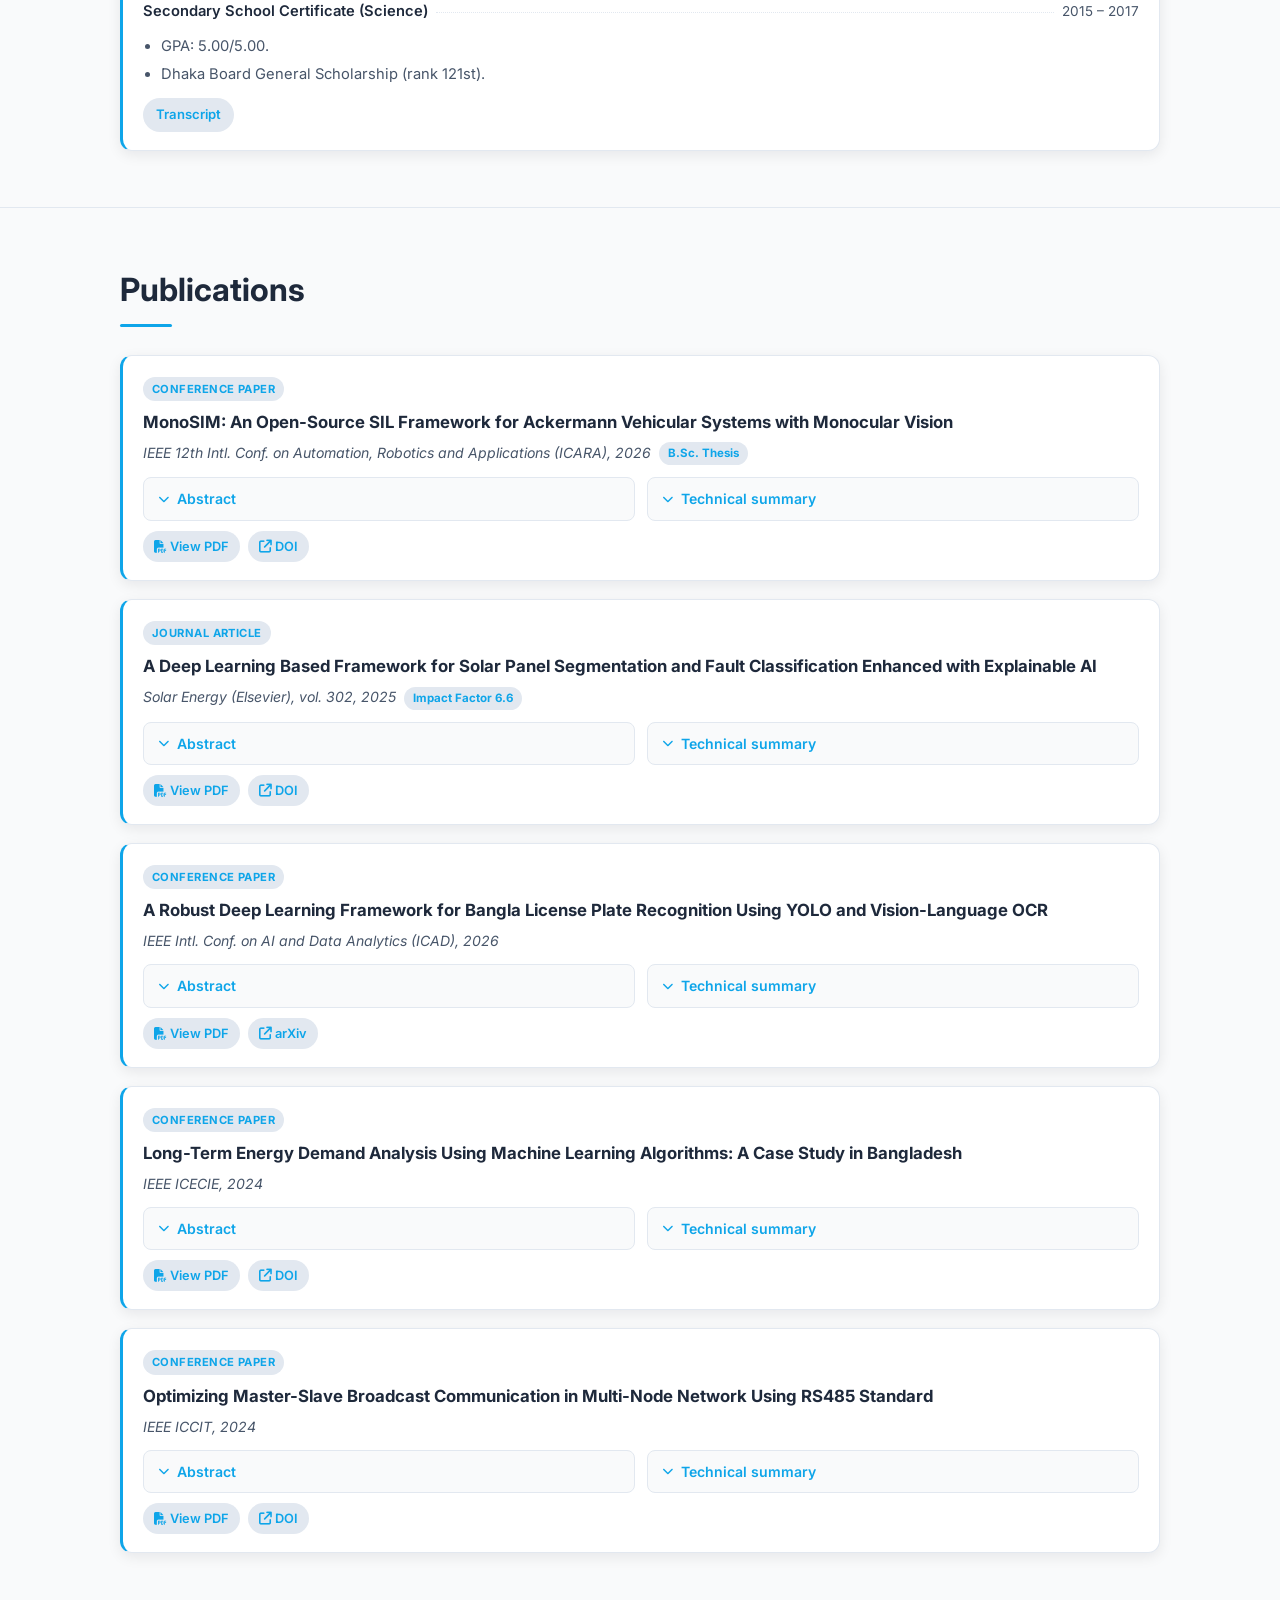
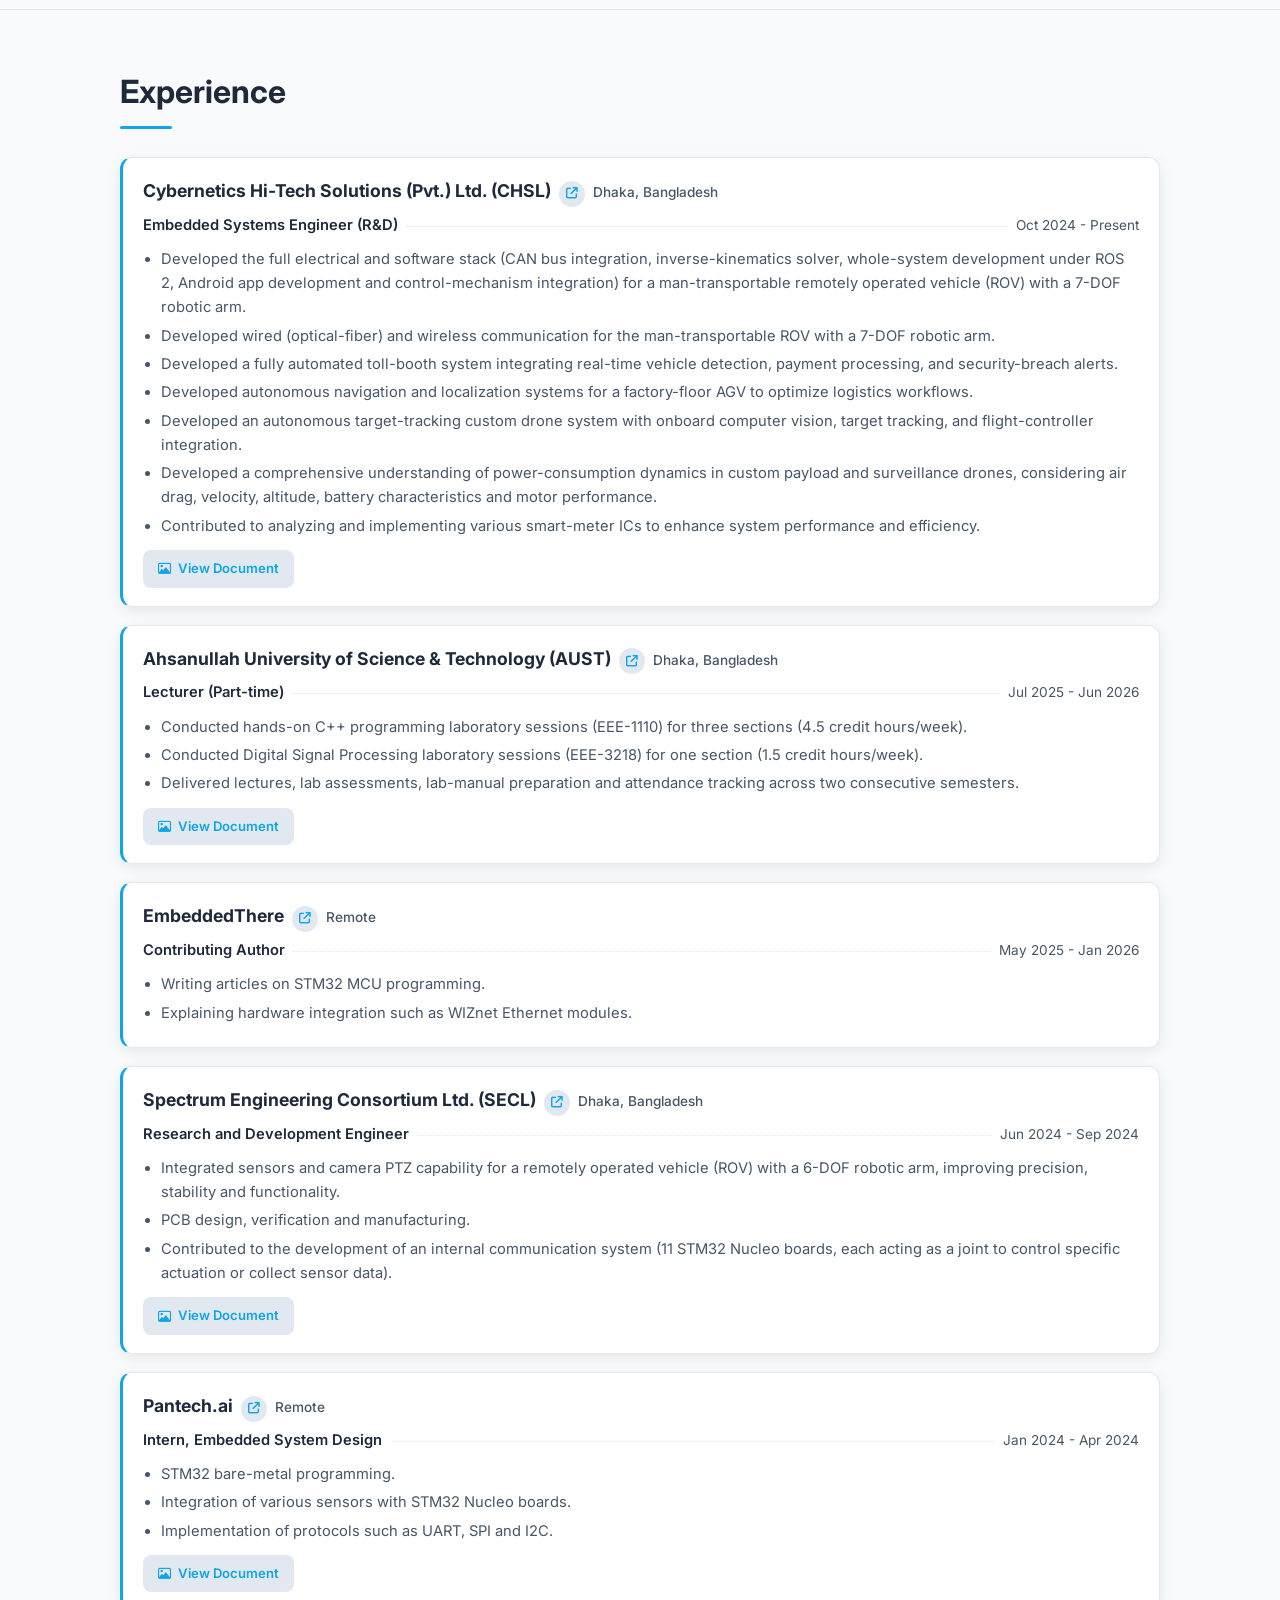
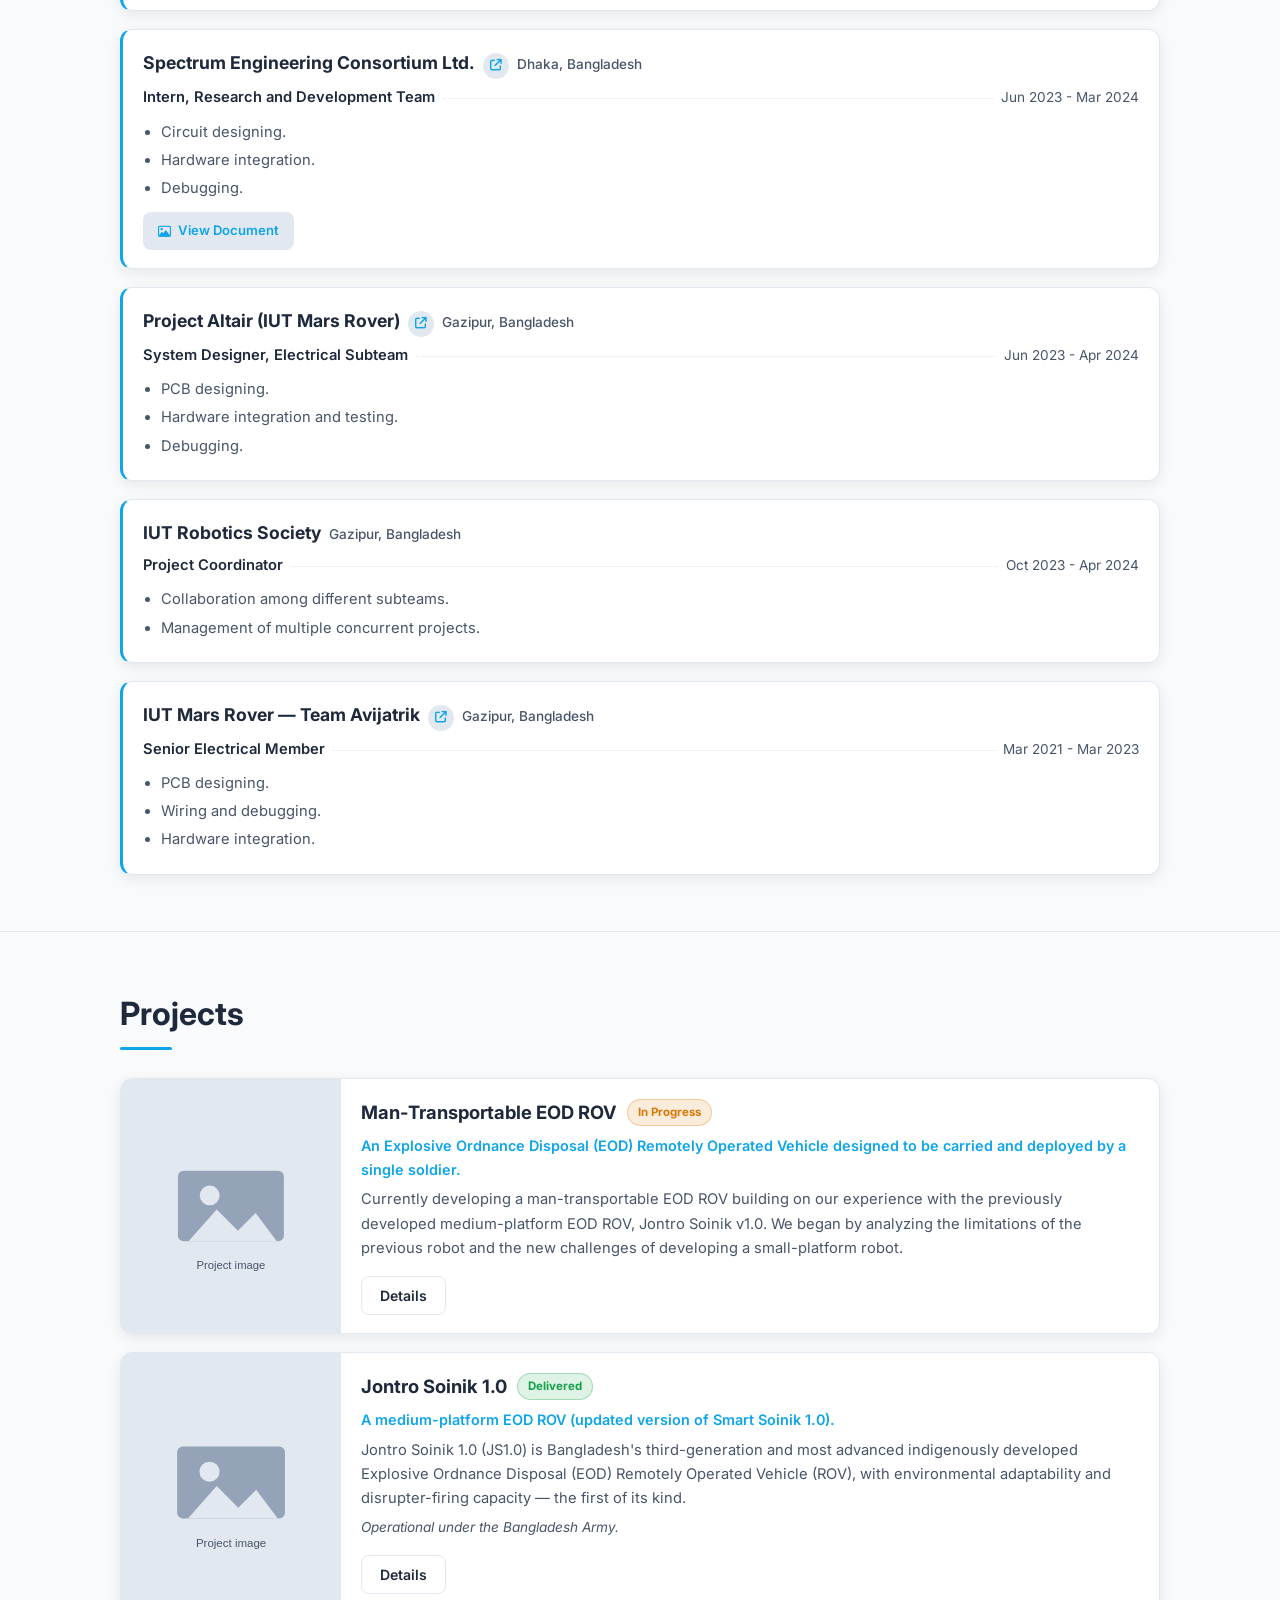
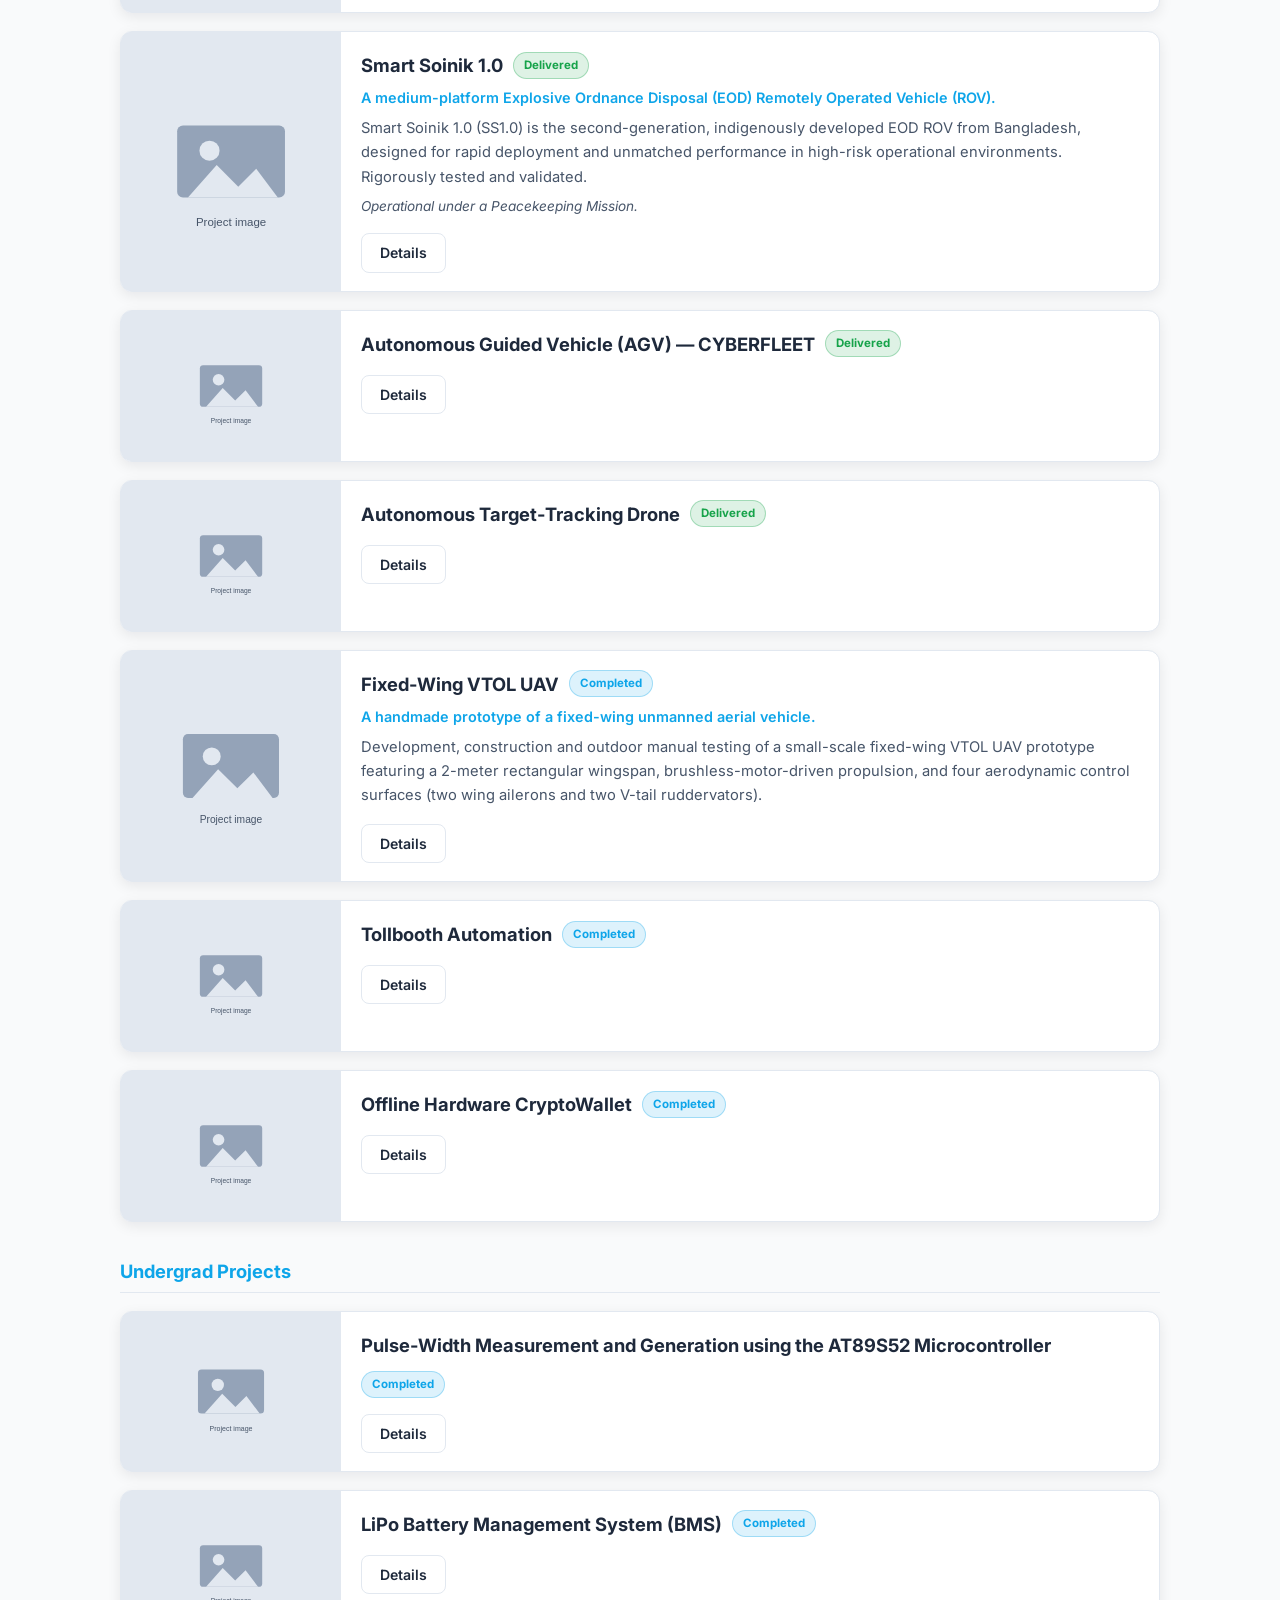
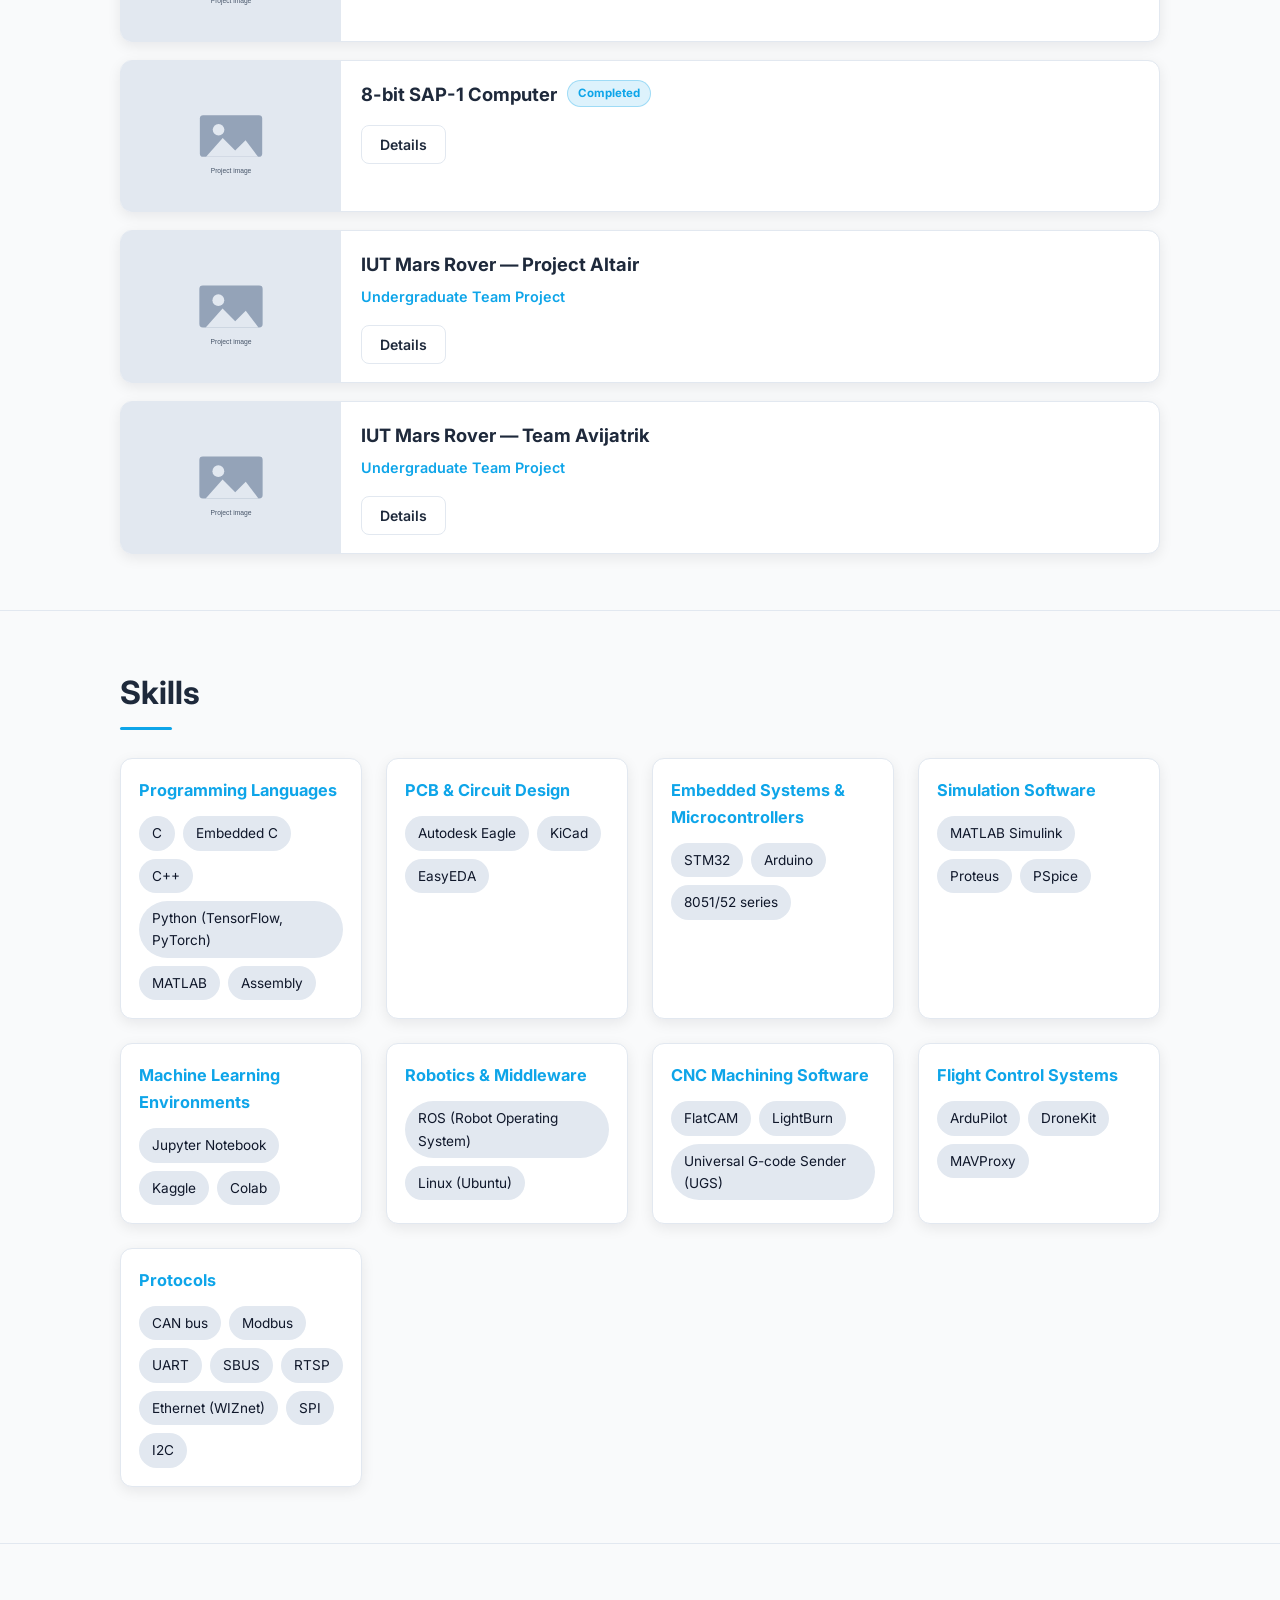
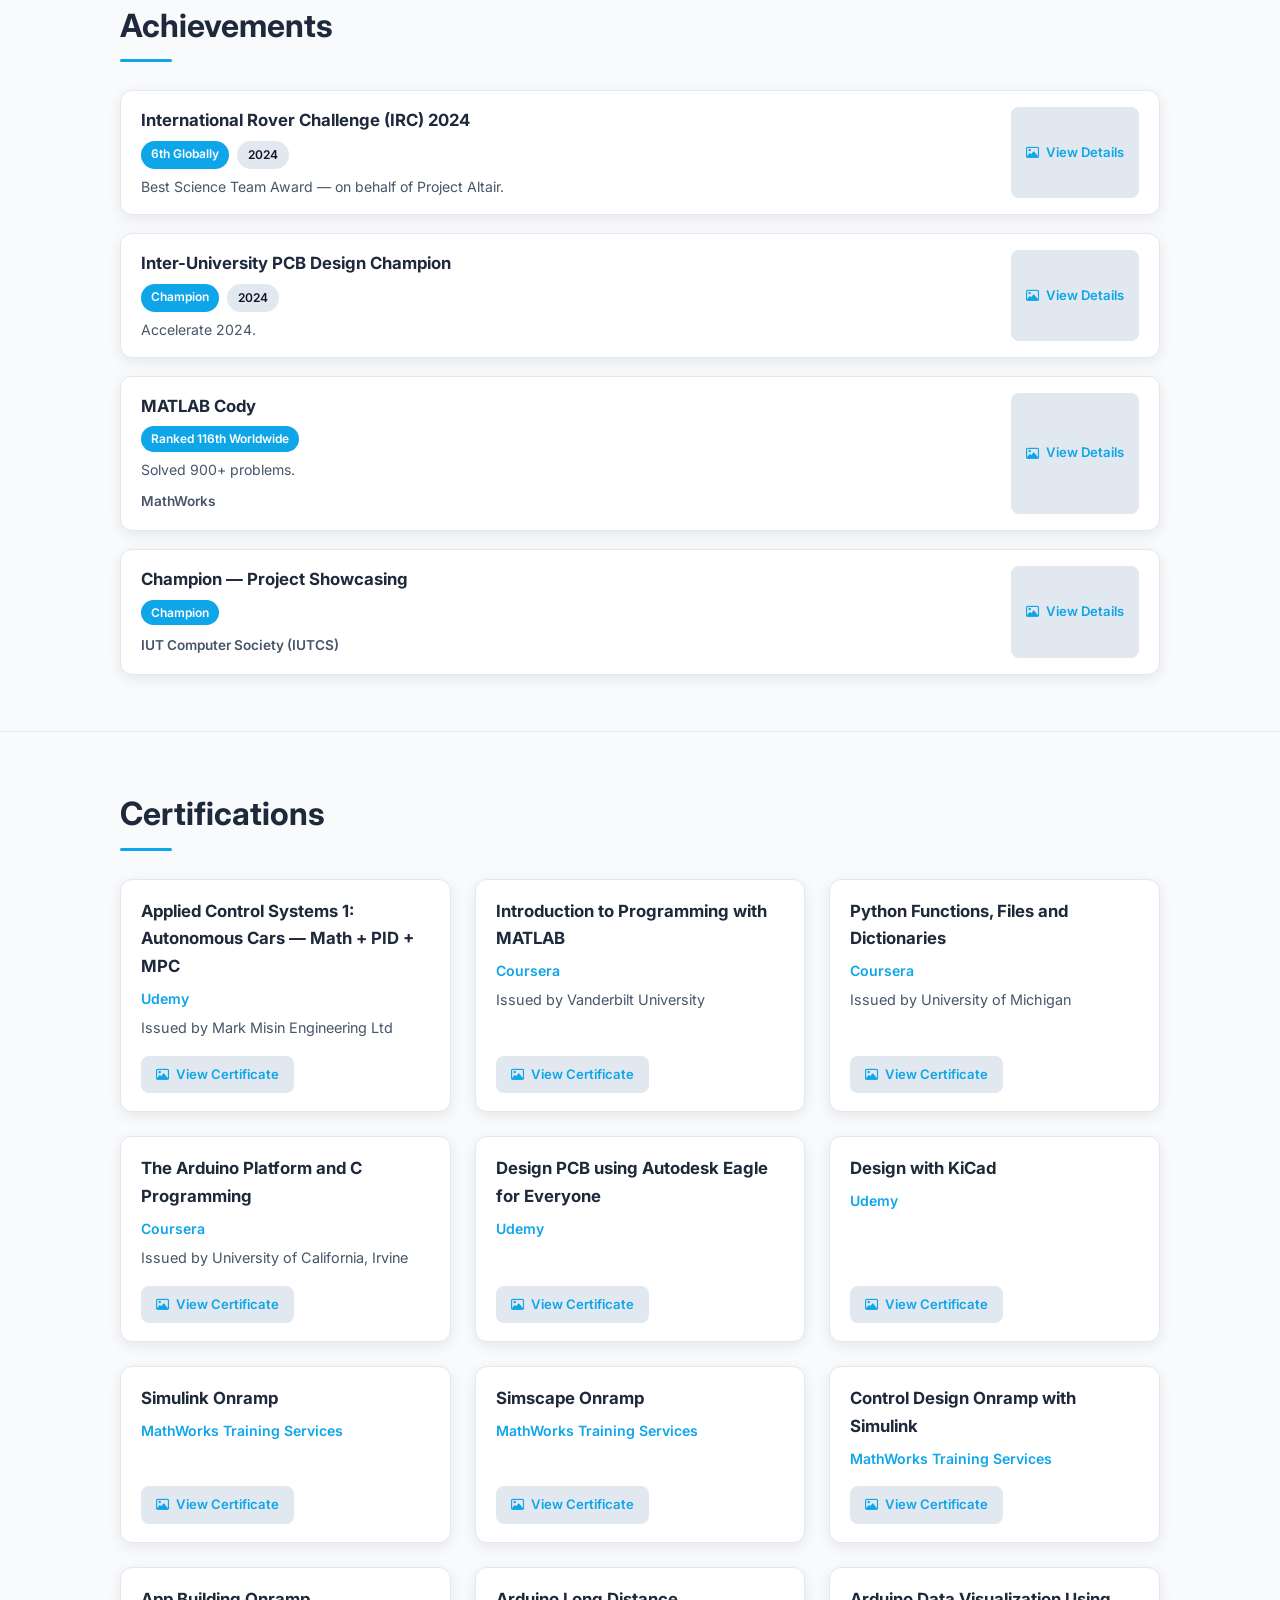
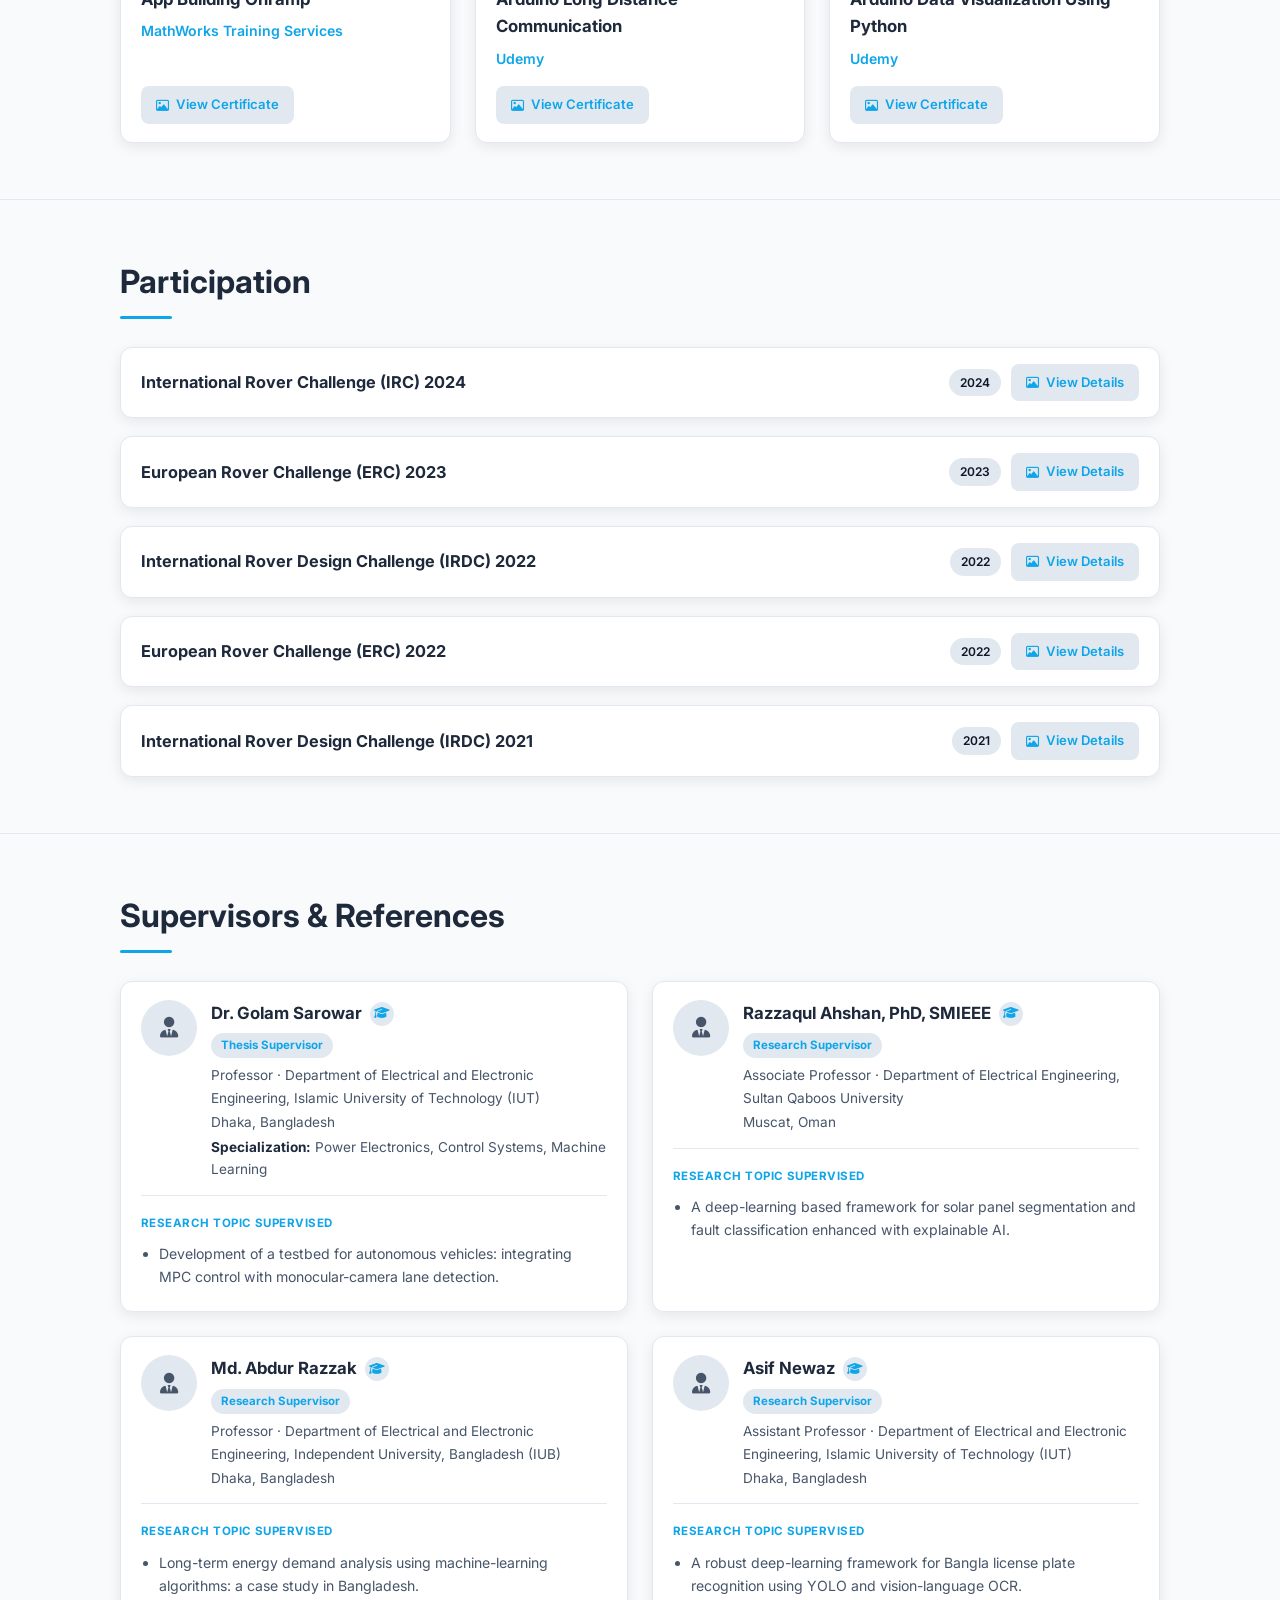
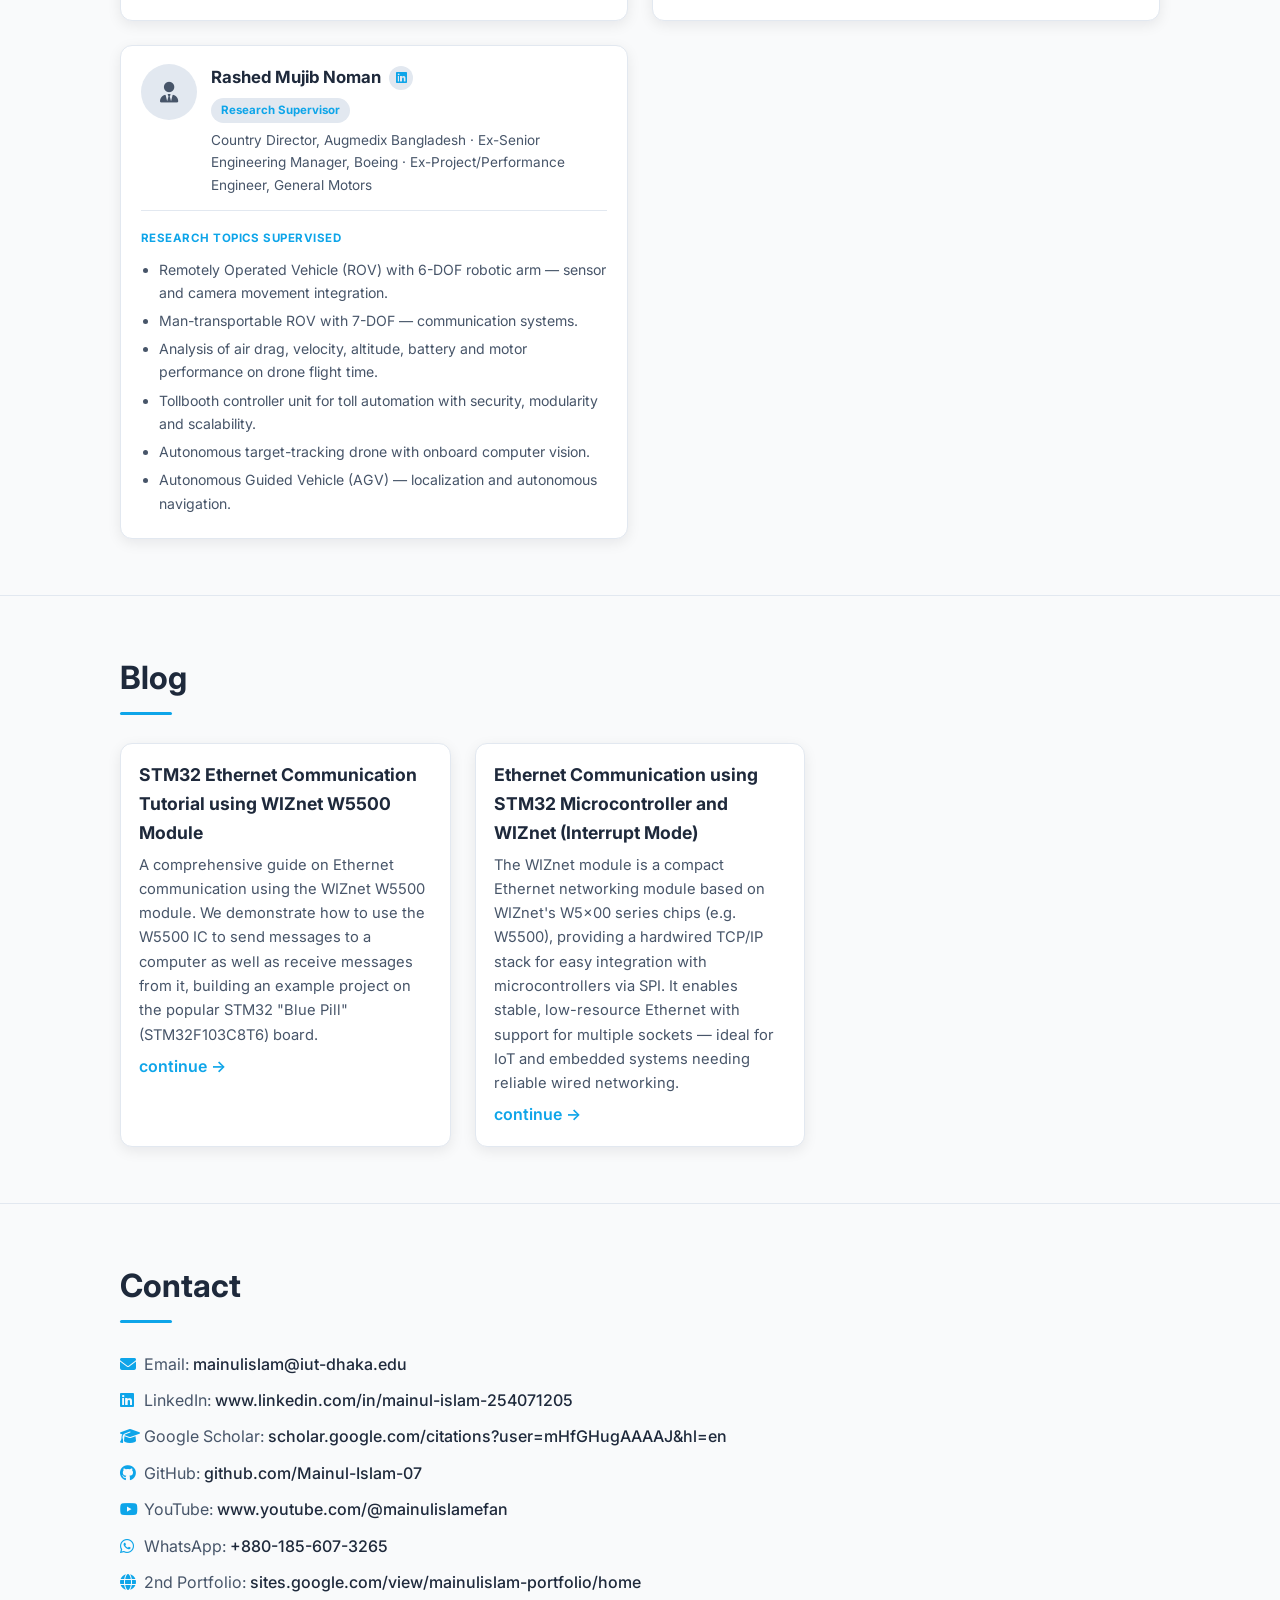
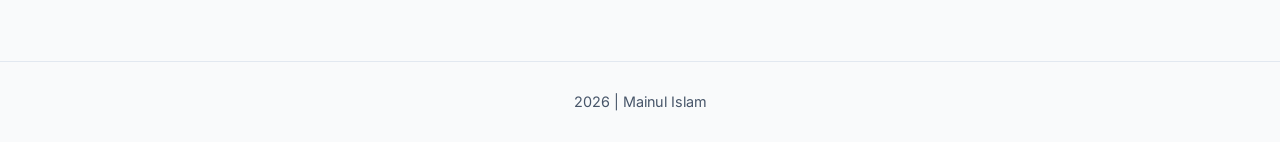
==== commit 967c78d3: "test4" ====
--- a/index.html
+++ b/index.html
@@ -31,10 +31,15 @@
                 <a href="#projects">Projects</a>
                 <a href="#skills">Skills</a>
                 <a href="#achievements">Achievements</a>
-                <a href="#certifications">Certifications</a>
-                <a href="#participation">Participation</a>
-                <a href="#supervisors">Supervisors</a>
-                <a href="#blog">Blog</a>
+                <div class="nav-dropdown" id="nav-others">
+                    <button type="button" class="nav-dropdown-toggle" aria-expanded="false" aria-haspopup="true">Others <i class="fa-solid fa-chevron-down"></i></button>
+                    <div class="nav-dropdown-menu">
+                        <a href="#certifications">Certifications</a>
+                        <a href="#participation">Participation</a>
+                        <a href="#supervisors">Supervisors</a>
+                        <a href="#blog">Blog</a>
+                    </div>
+                </div>
                 <a href="#contact">Contact</a>
             </nav>
 
@@ -105,7 +110,7 @@
     <section id="projects" class="section" data-reveal>
         <div class="container">
             <h2 class="section-title">Projects</h2>
-            <div id="projects-grid" class="grid cards"></div>
+            <div id="projects-grid" class="projects-list"></div>
         </div>
     </section>
 
--- a/assets/css/style.css
+++ b/assets/css/style.css
@@ -151,6 +151,81 @@
     width: 100%;
 }
 
+/* "Others" dropdown */
+.nav-dropdown {
+    position: relative;
+}
+
+.nav-dropdown-toggle {
+    font-family: inherit;
+    font-weight: 500;
+    font-size: 0.86rem;
+    color: var(--muted);
+    background: none;
+    border: none;
+    cursor: pointer;
+    display: inline-flex;
+    align-items: center;
+    gap: 5px;
+    padding: 4px 0;
+    white-space: nowrap;
+    transition: color 0.2s;
+}
+
+.nav-dropdown-toggle:hover {
+    color: var(--text);
+}
+
+.nav-dropdown-toggle i {
+    font-size: 0.7em;
+    transition: transform 0.2s;
+}
+
+.nav-dropdown.open .nav-dropdown-toggle {
+    color: var(--primary);
+}
+
+.nav-dropdown.open .nav-dropdown-toggle i {
+    transform: rotate(180deg);
+}
+
+.nav-dropdown-menu {
+    position: absolute;
+    top: calc(100% + 10px);
+    right: 0;
+    min-width: 180px;
+    background: var(--bg-alt);
+    border: 1px solid var(--border);
+    border-radius: var(--radius-sm);
+    box-shadow: var(--shadow-lg);
+    padding: 6px;
+    display: none;
+    flex-direction: column;
+    z-index: 200;
+}
+
+.nav-dropdown.open .nav-dropdown-menu {
+    display: flex;
+}
+
+.nav-dropdown-menu a {
+    padding: 9px 12px;
+    border-radius: 6px;
+    font-size: 0.86rem;
+    font-weight: 500;
+    color: var(--muted);
+    white-space: nowrap;
+}
+
+.nav-dropdown-menu a::after {
+    display: none;
+}
+
+.nav-dropdown-menu a:hover {
+    background: var(--tag-bg);
+    color: var(--text);
+}
+
 .nav-actions {
     display: flex;
     align-items: center;
@@ -335,7 +410,148 @@
 }
 
 /* ==========================================================================
-   Cards grid (Projects, Certifications)
+   Projects (image-left cards + grouped subheadings)
+   ========================================================================== */
+.projects-list {
+    display: flex;
+    flex-direction: column;
+    gap: 18px;
+}
+
+.project-group-title {
+    font-size: 1.15rem;
+    font-weight: 700;
+    color: var(--primary);
+    margin-top: 16px;
+    padding-bottom: 6px;
+    border-bottom: 1px solid var(--border);
+}
+
+.project-card {
+    display: flex;
+    gap: 20px;
+    background: var(--card);
+    border: 1px solid var(--border);
+    border-radius: var(--radius);
+    box-shadow: var(--shadow);
+    overflow: hidden;
+    transition: transform 0.2s, box-shadow 0.2s;
+}
+
+.project-card:hover {
+    transform: translateY(-3px);
+    box-shadow: var(--shadow-lg);
+}
+
+.project-img {
+    flex: 0 0 220px;
+    display: block;
+    background: var(--tag-bg);
+}
+
+.project-img img {
+    width: 100%;
+    height: 100%;
+    min-height: 150px;
+    object-fit: cover;
+}
+
+.project-body {
+    flex: 1;
+    min-width: 0;
+    padding: 18px 20px 18px 0;
+    display: flex;
+    flex-direction: column;
+    gap: 6px;
+}
+
+.project-head {
+    display: flex;
+    align-items: center;
+    gap: 10px;
+    flex-wrap: wrap;
+}
+
+.project-title {
+    font-size: 1.15rem;
+    font-weight: 700;
+}
+
+.status-badge {
+    font-size: 0.72rem;
+    font-weight: 700;
+    padding: 3px 10px;
+    border-radius: 999px;
+    background: var(--tag-bg);
+    color: var(--tag-text);
+    border: 1px solid var(--tag-border);
+    white-space: nowrap;
+}
+
+.status-badge.delivered {
+    background: rgba(22, 163, 74, 0.14);
+    color: #16a34a;
+    border-color: rgba(22, 163, 74, 0.3);
+}
+
+.status-badge.completed {
+    background: rgba(14, 165, 233, 0.14);
+    color: var(--primary);
+    border-color: rgba(14, 165, 233, 0.3);
+}
+
+.status-badge.in-progress {
+    background: rgba(217, 119, 6, 0.14);
+    color: #d97706;
+    border-color: rgba(217, 119, 6, 0.3);
+}
+
+.project-subtitle {
+    font-size: 0.9rem;
+    color: var(--primary);
+    font-weight: 600;
+}
+
+.project-desc {
+    font-size: 0.92rem;
+    color: var(--muted);
+}
+
+.project-note {
+    font-size: 0.85rem;
+    color: var(--muted);
+    font-style: italic;
+}
+
+.project-details {
+    align-self: flex-start;
+    margin-top: 10px;
+    padding: 7px 18px;
+    font-size: 0.88rem;
+}
+
+@media (max-width: 640px) {
+    .project-card {
+        flex-direction: column;
+        gap: 0;
+    }
+
+    .project-img {
+        flex-basis: auto;
+    }
+
+    .project-img img {
+        aspect-ratio: 16 / 9;
+        min-height: 0;
+    }
+
+    .project-body {
+        padding: 16px 18px;
+    }
+}
+
+/* ==========================================================================
+   Cards grid (Certifications, Blog)
    ========================================================================== */
 .grid.cards {
     display: grid;
@@ -1239,7 +1455,8 @@
     }
 
     .nav-links.show {
-        max-height: 420px;
+        max-height: 85vh;
+        overflow-y: auto;
     }
 
     .nav-links a {
@@ -1247,6 +1464,35 @@
         border-top: 1px solid var(--border);
     }
 
+    /* "Others" dropdown collapses inline on mobile */
+    .nav-dropdown {
+        width: 100%;
+    }
+
+    .nav-dropdown-toggle {
+        width: 100%;
+        justify-content: space-between;
+        padding: 14px 20px;
+        border-top: 1px solid var(--border);
+        font-size: 1rem;
+    }
+
+    .nav-dropdown-menu {
+        position: static;
+        min-width: 0;
+        border: none;
+        border-radius: 0;
+        box-shadow: none;
+        padding: 0;
+        background: transparent;
+    }
+
+    .nav-dropdown-menu a {
+        border-radius: 0;
+        padding: 14px 20px 14px 36px;
+        border-top: 1px solid var(--border);
+    }
+
     .nav-toggle {
         display: inline-flex;
     }
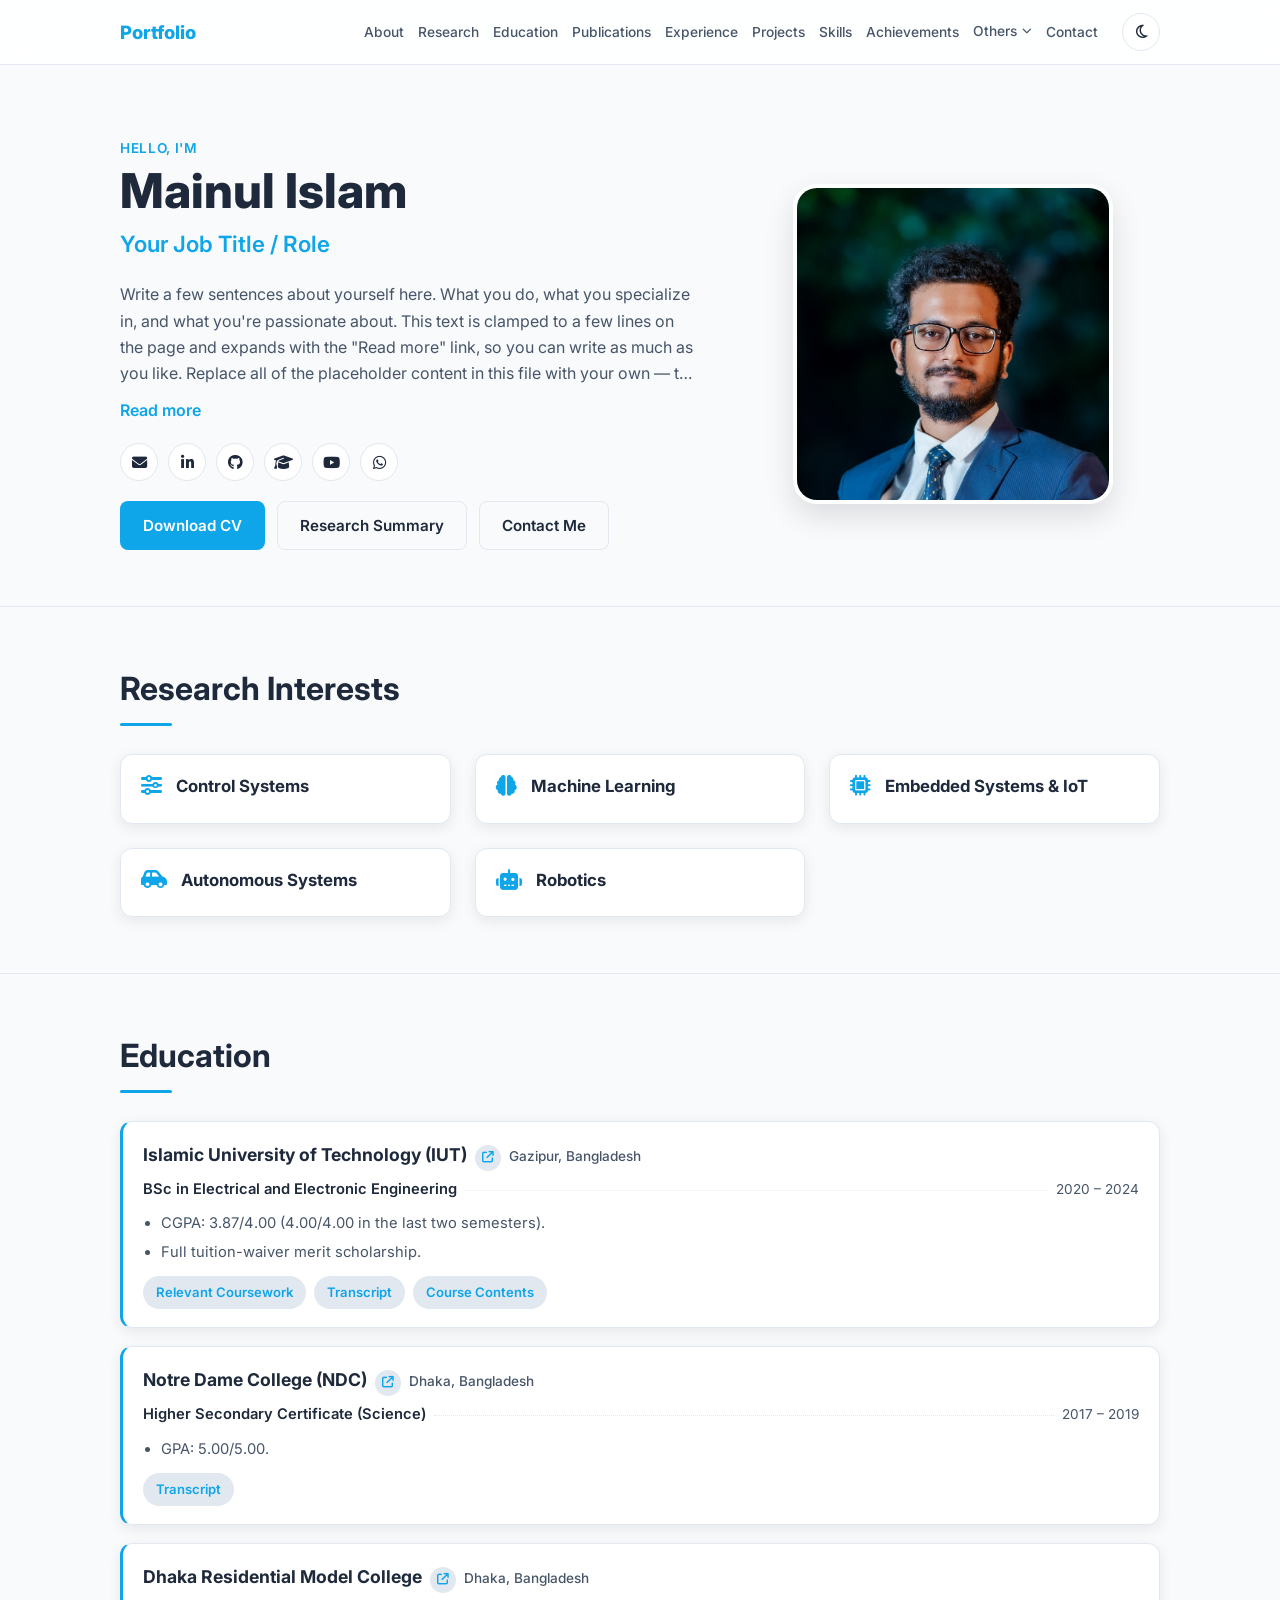
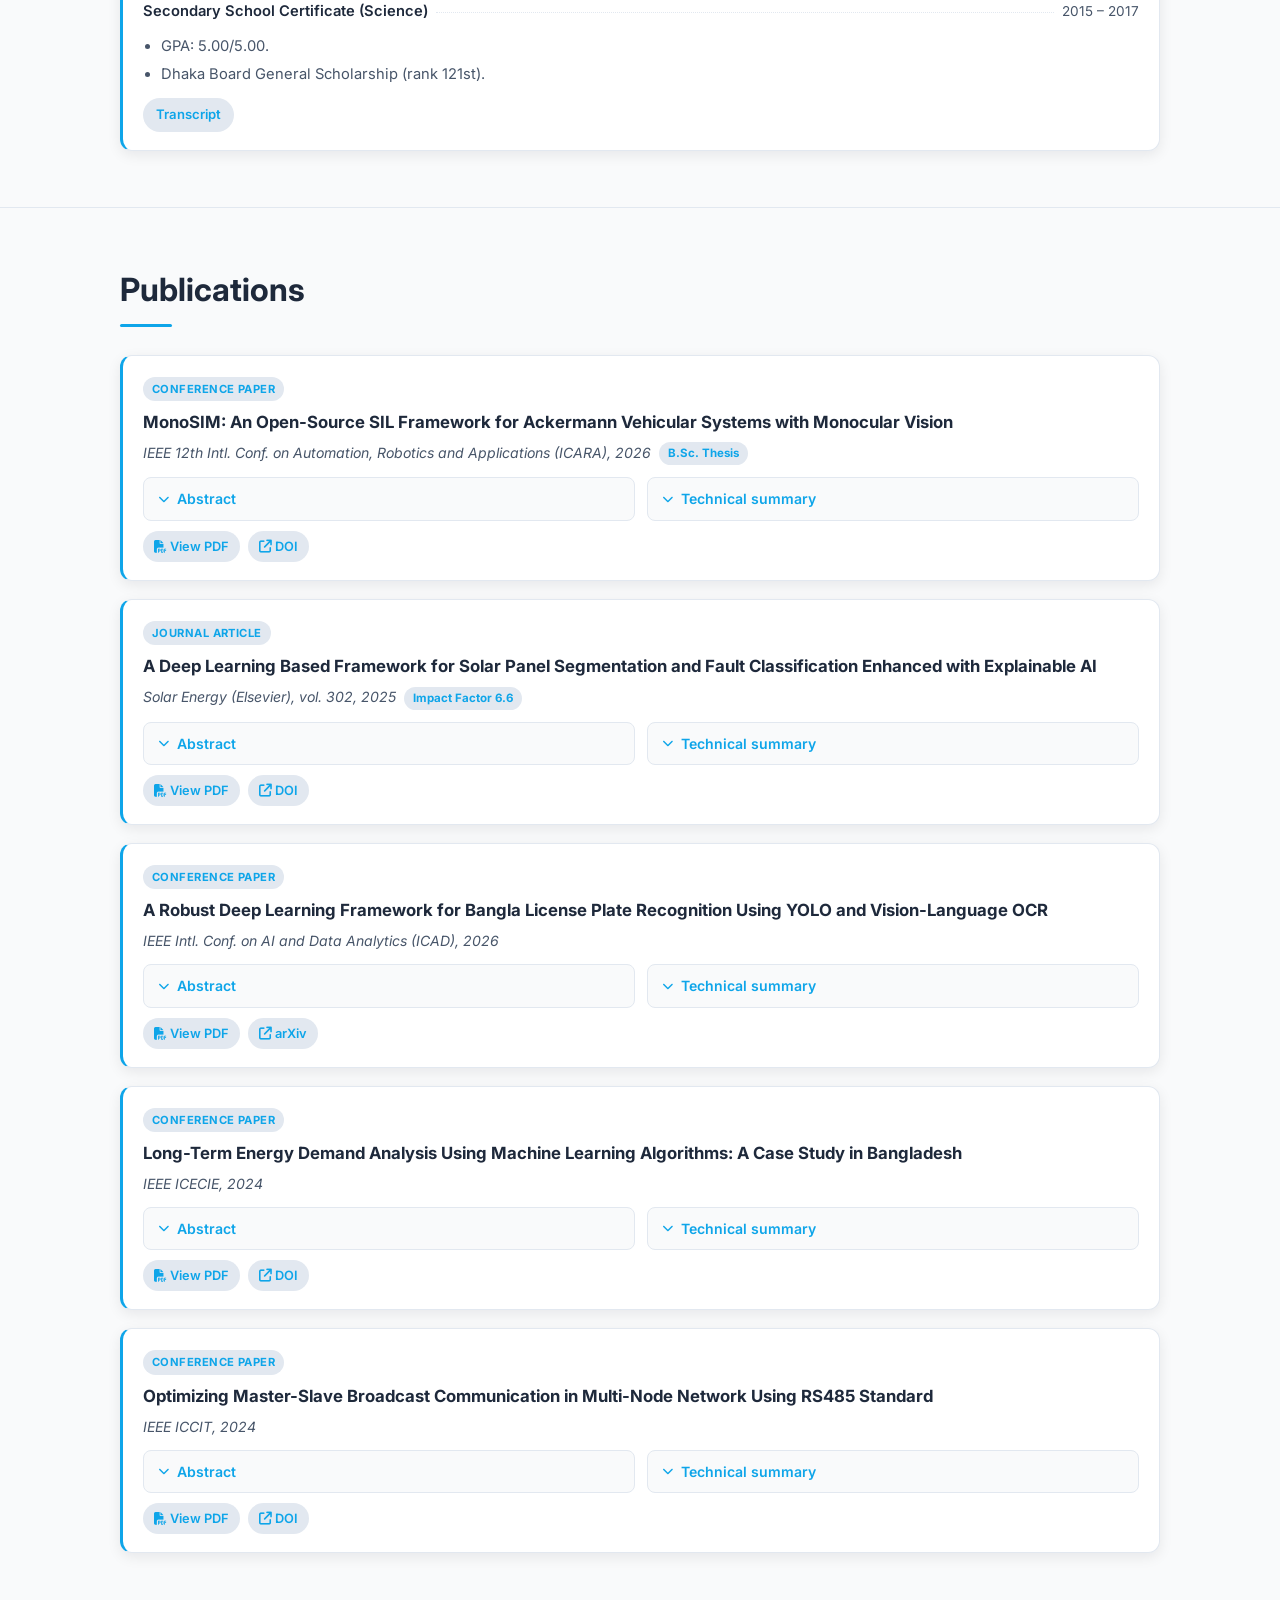
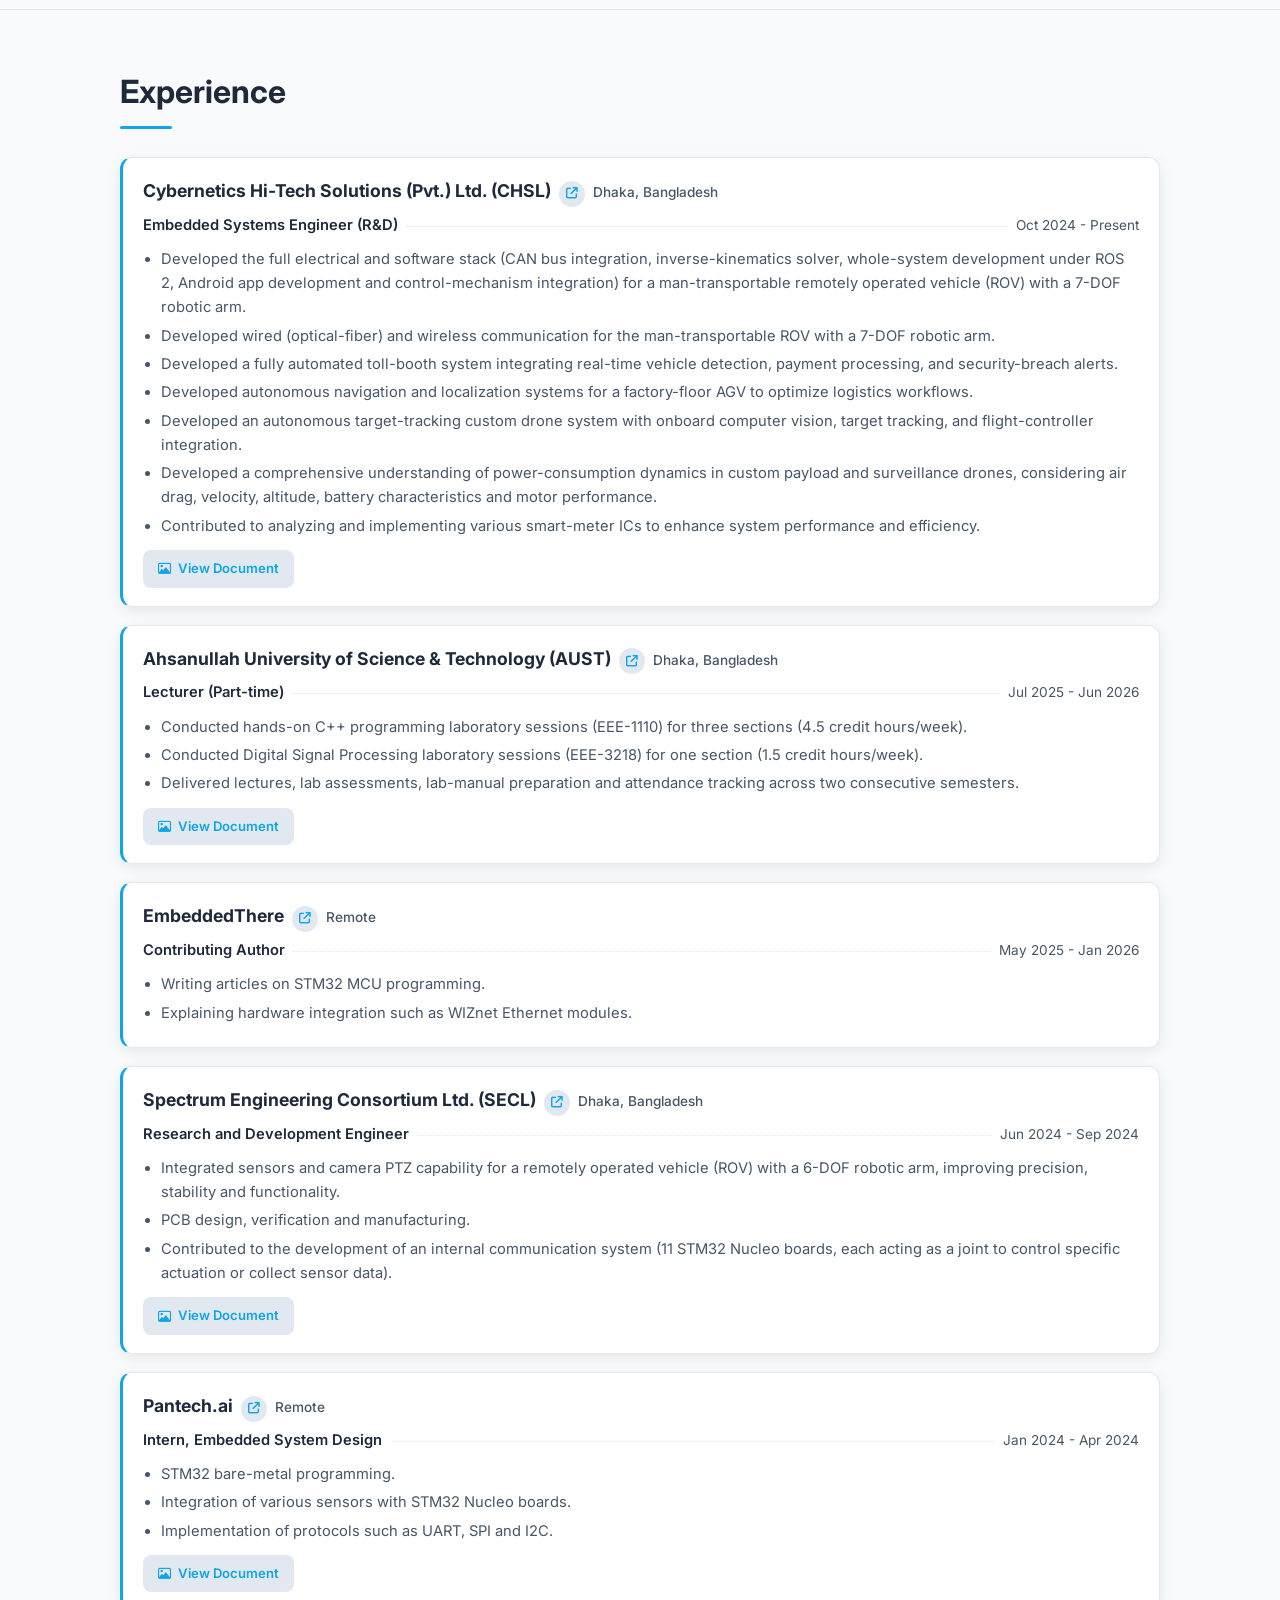
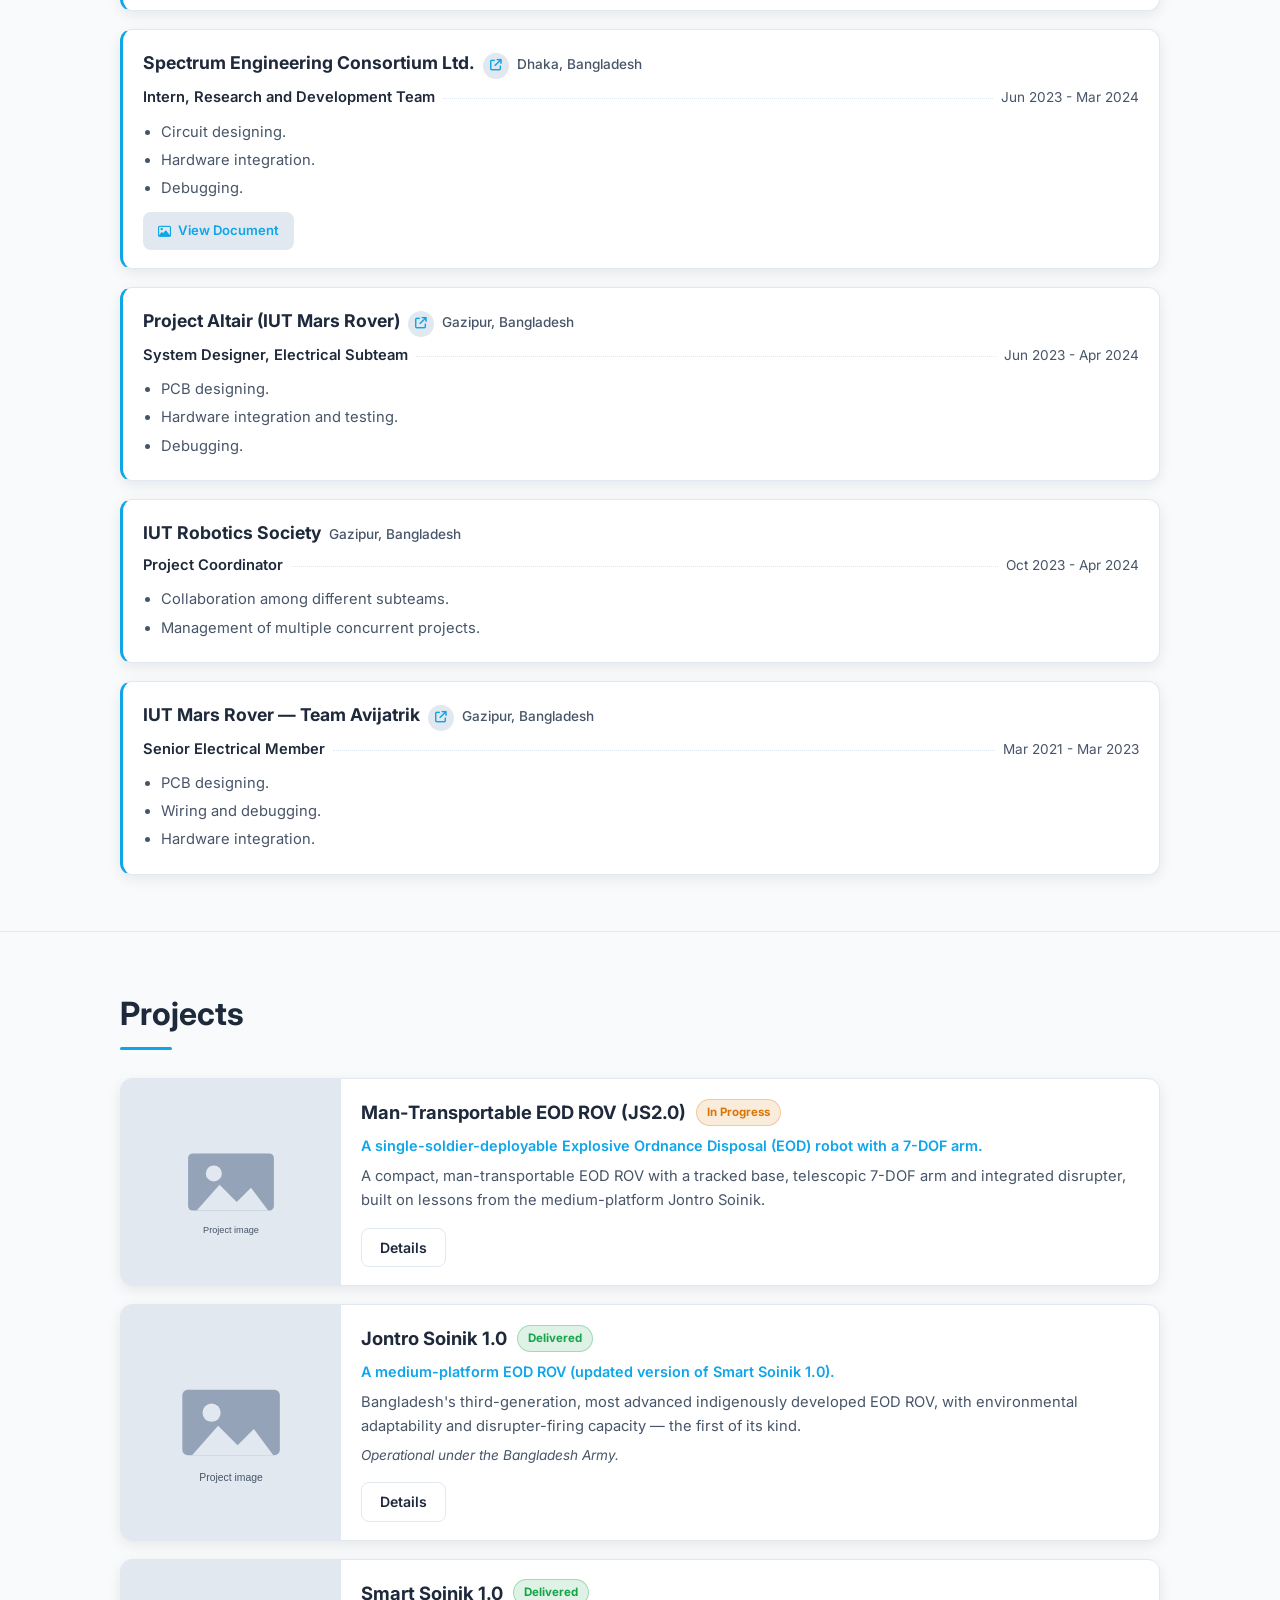
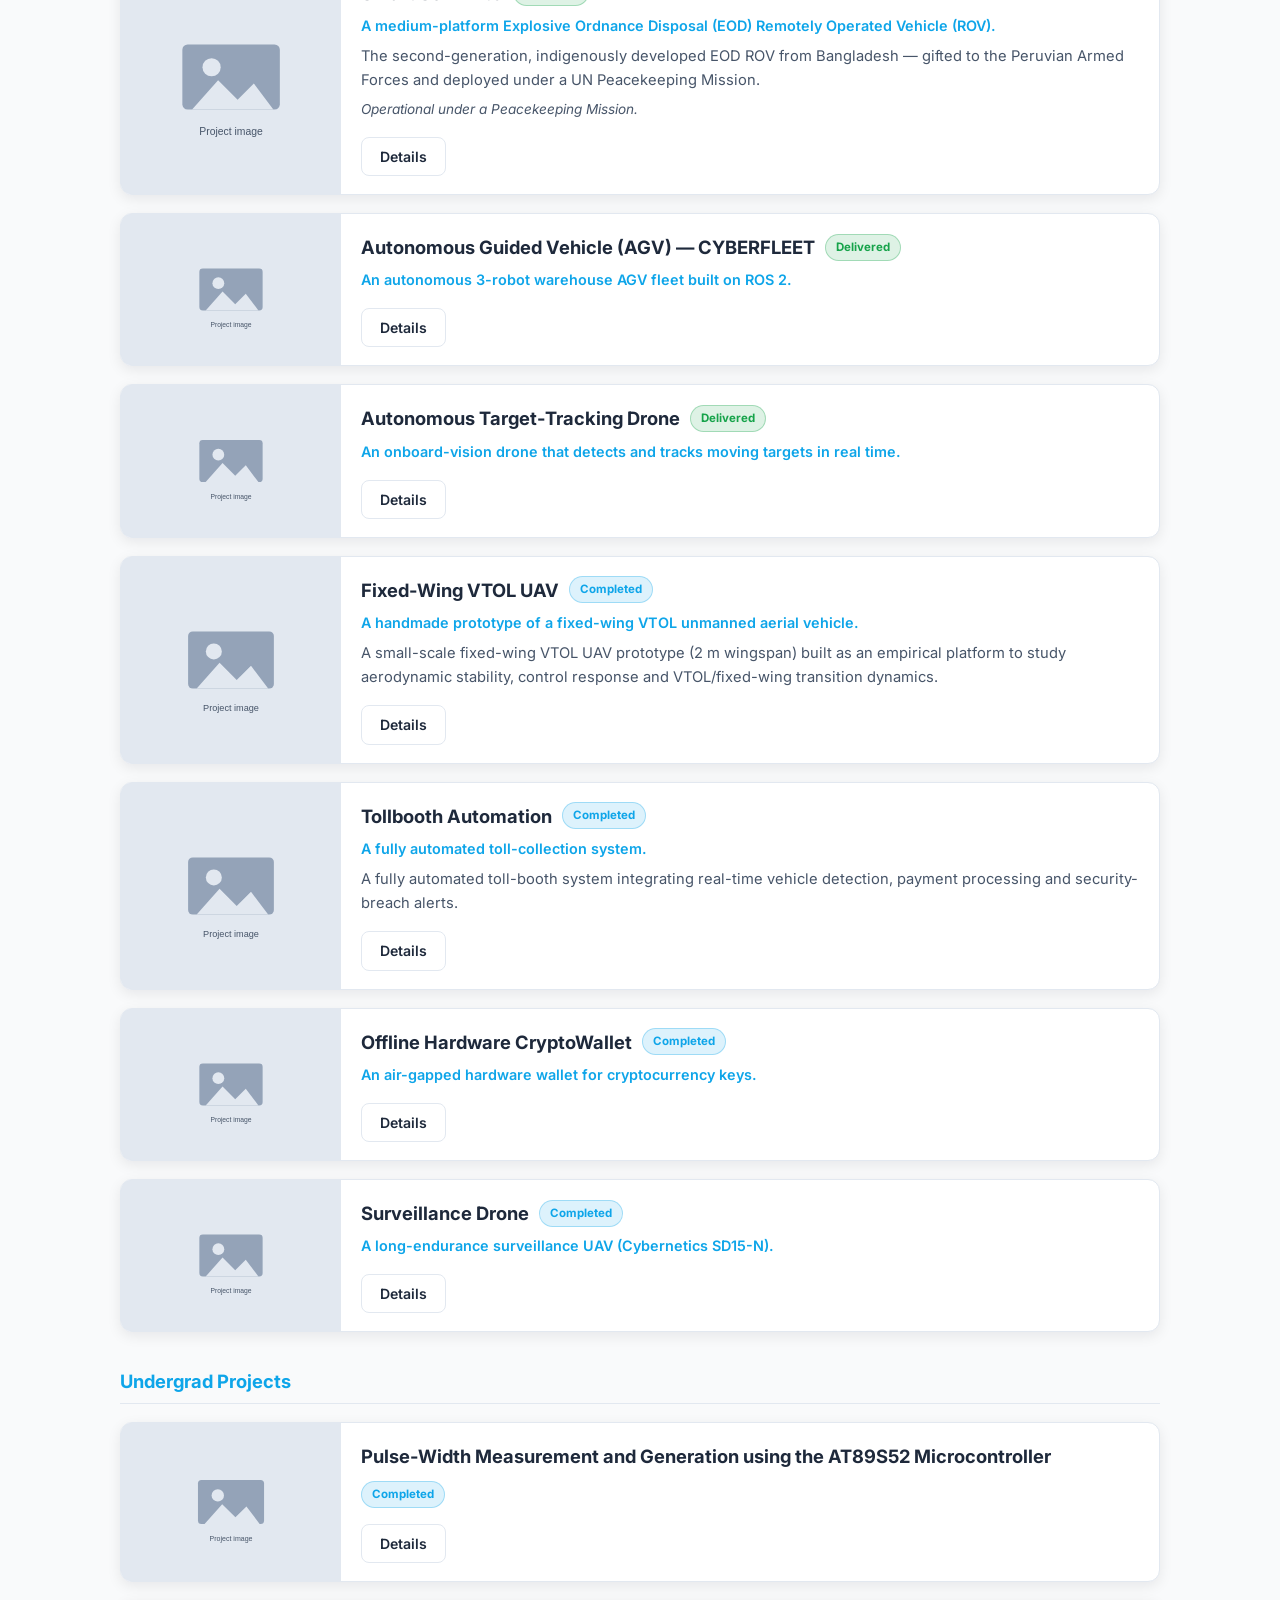
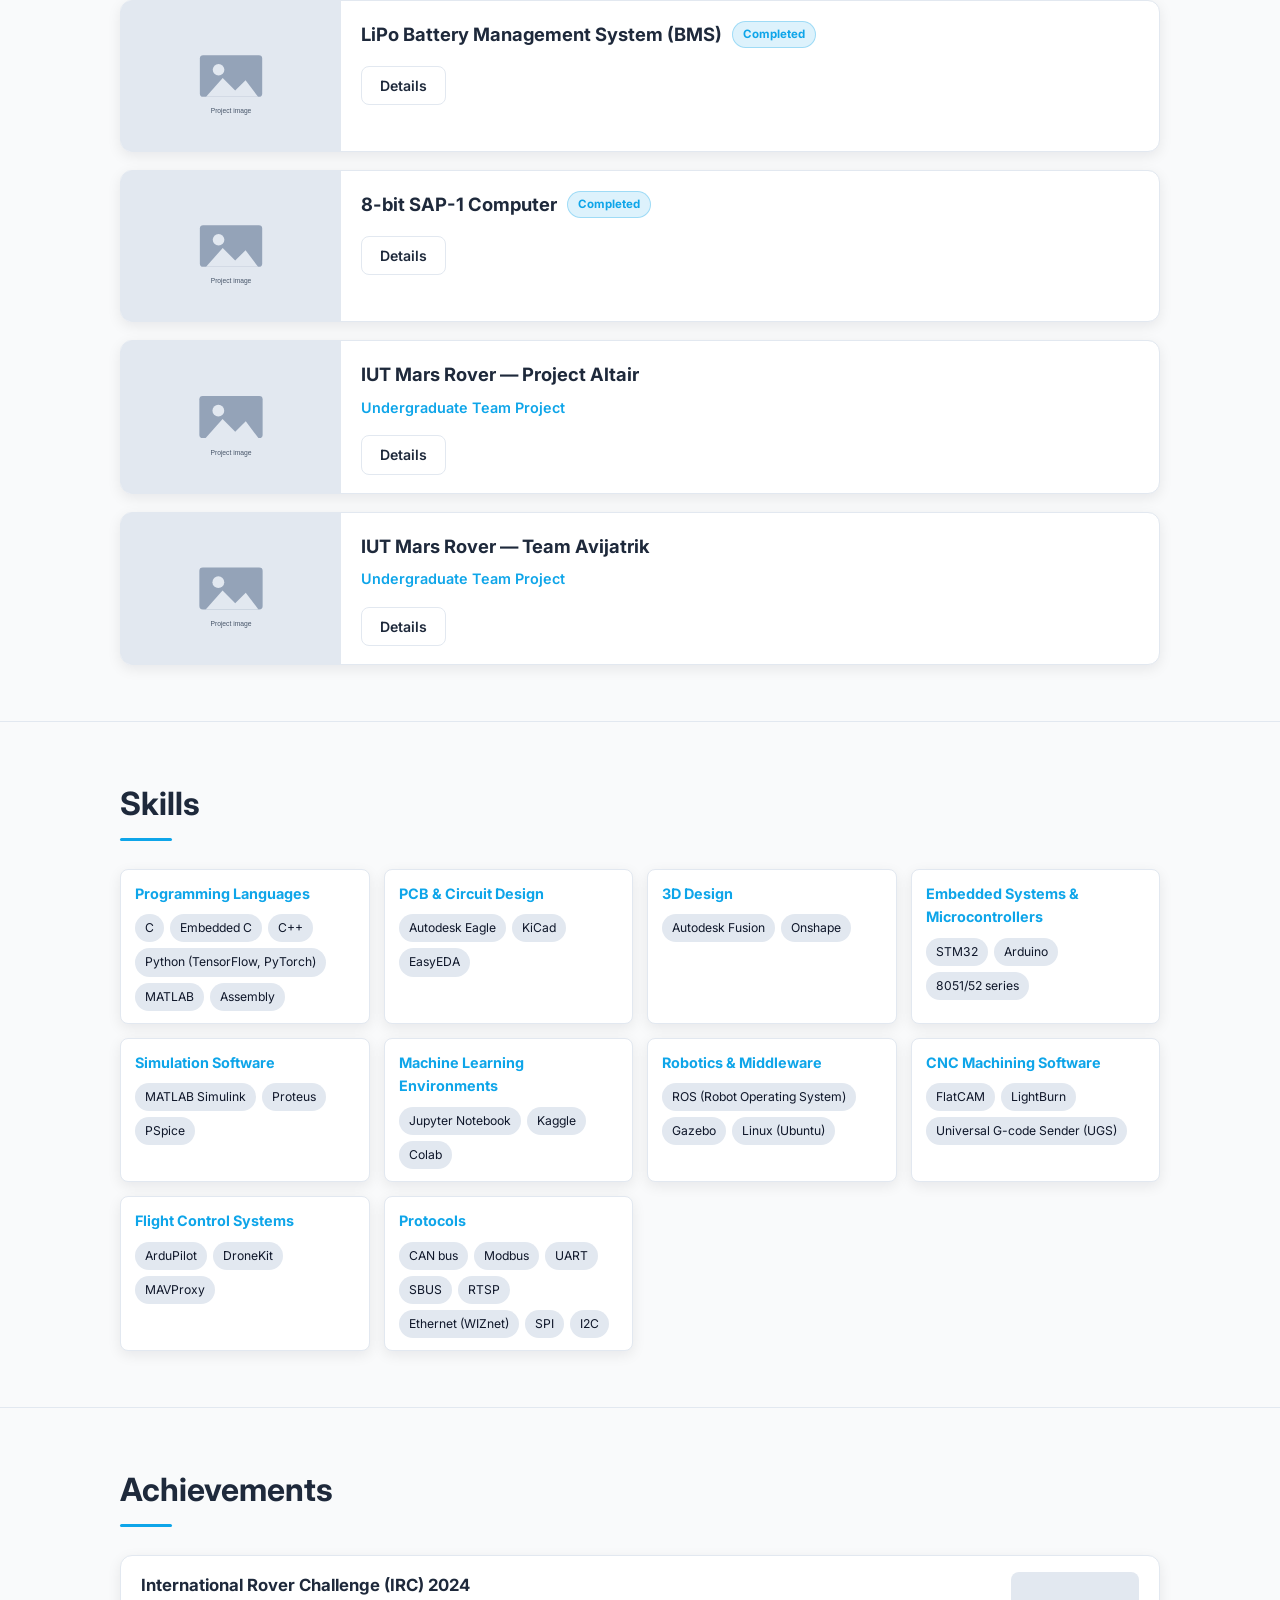
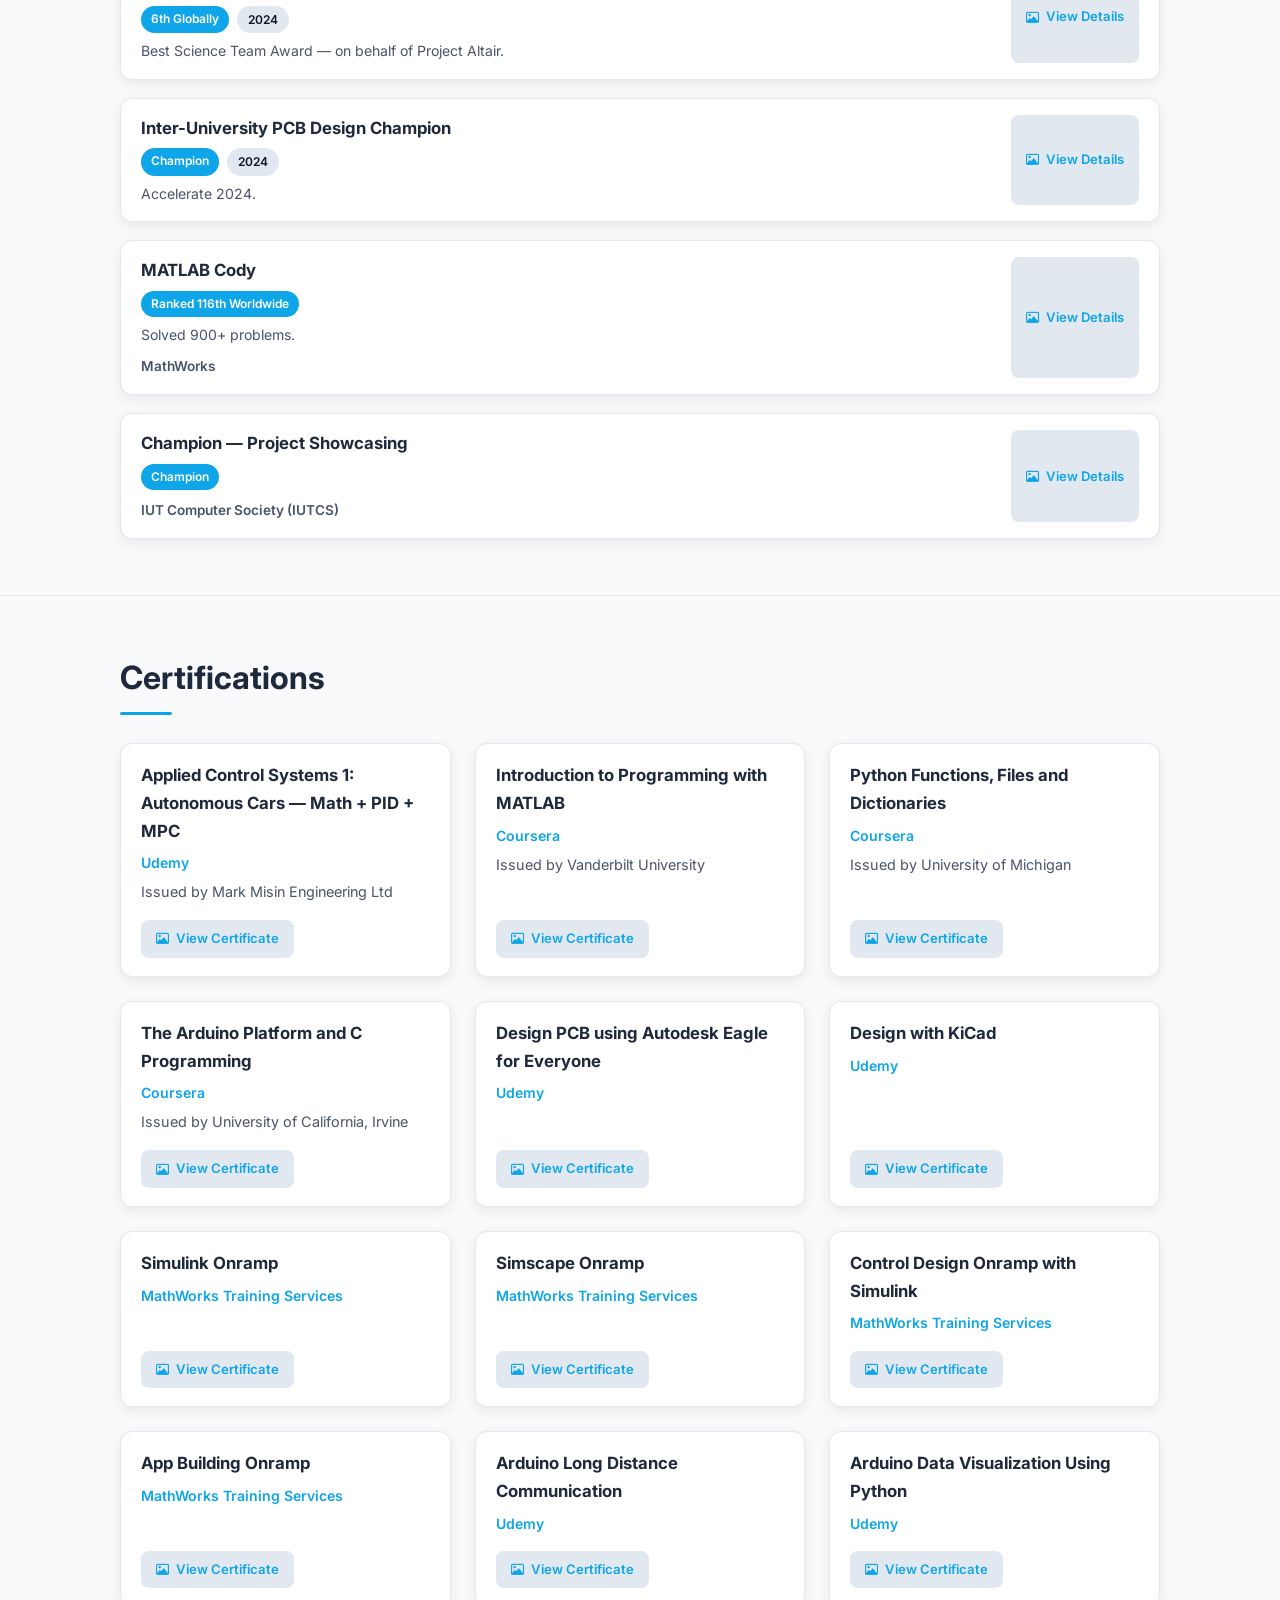
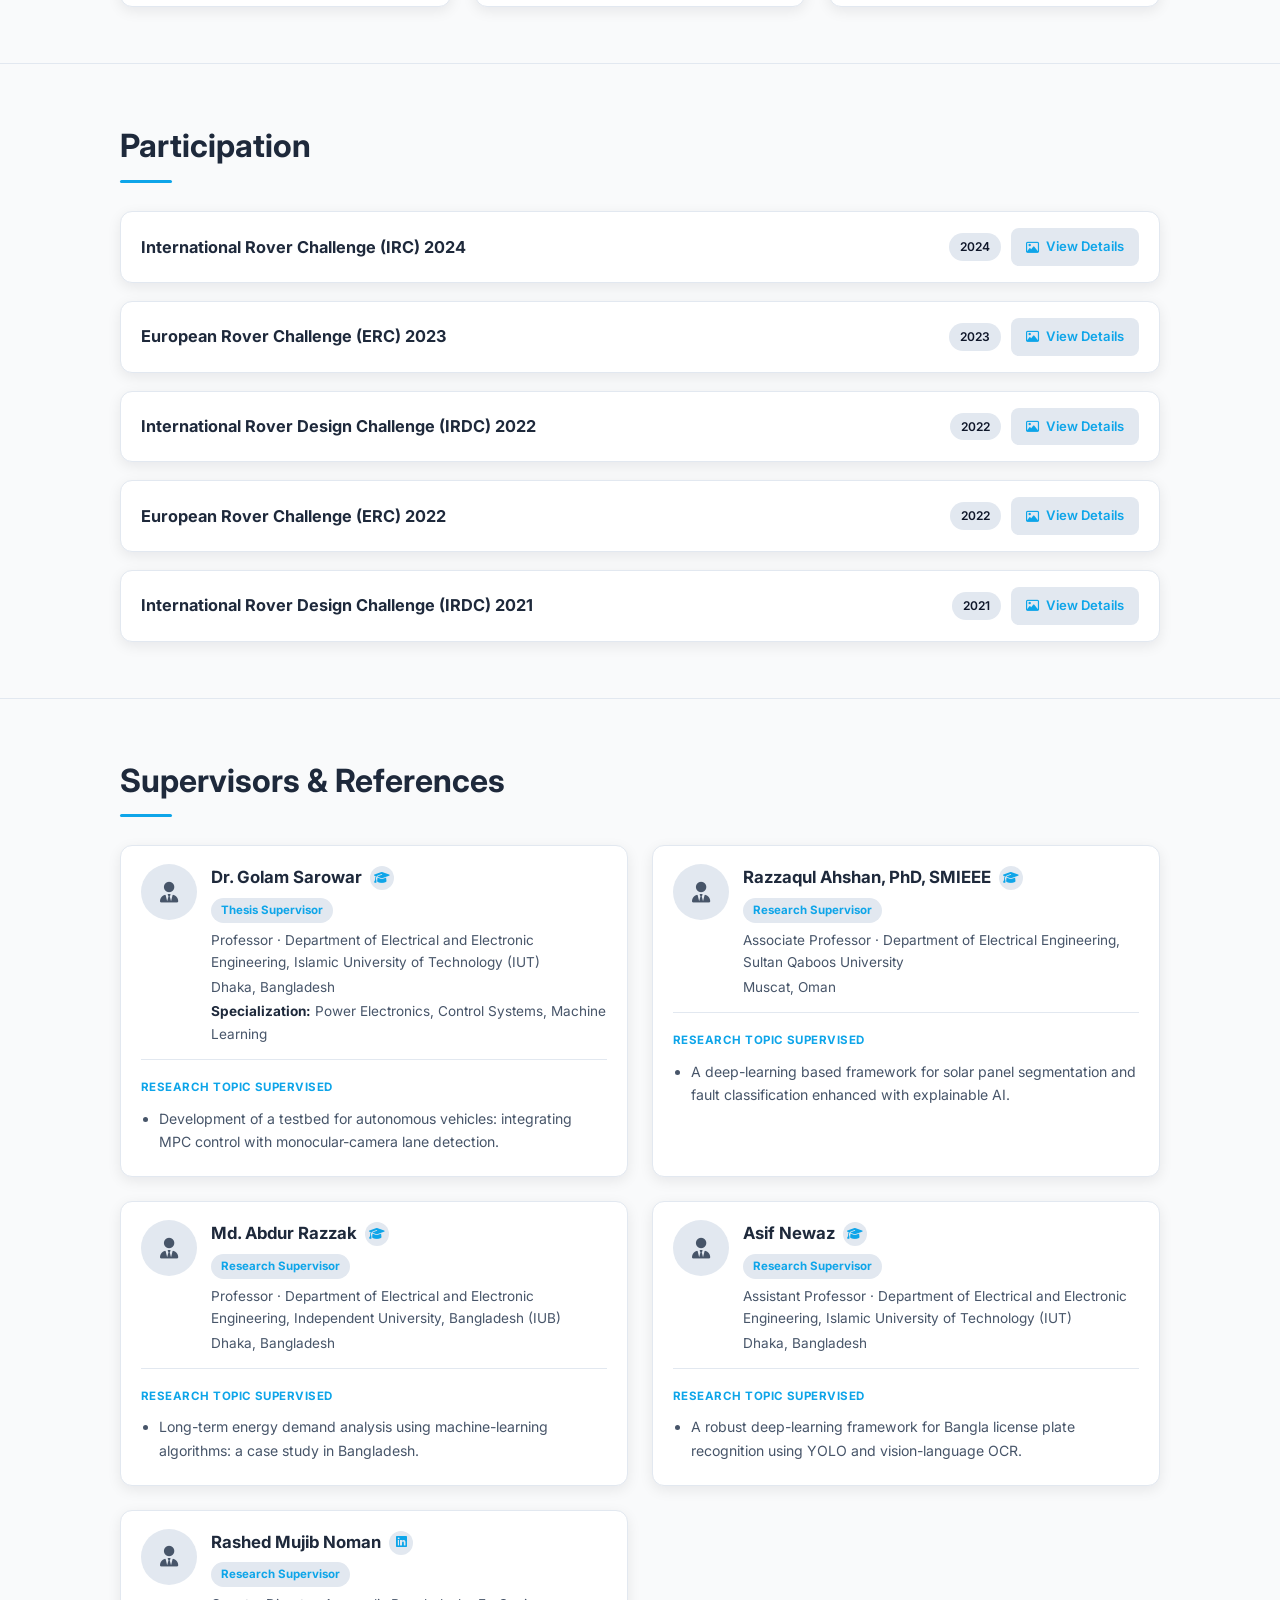
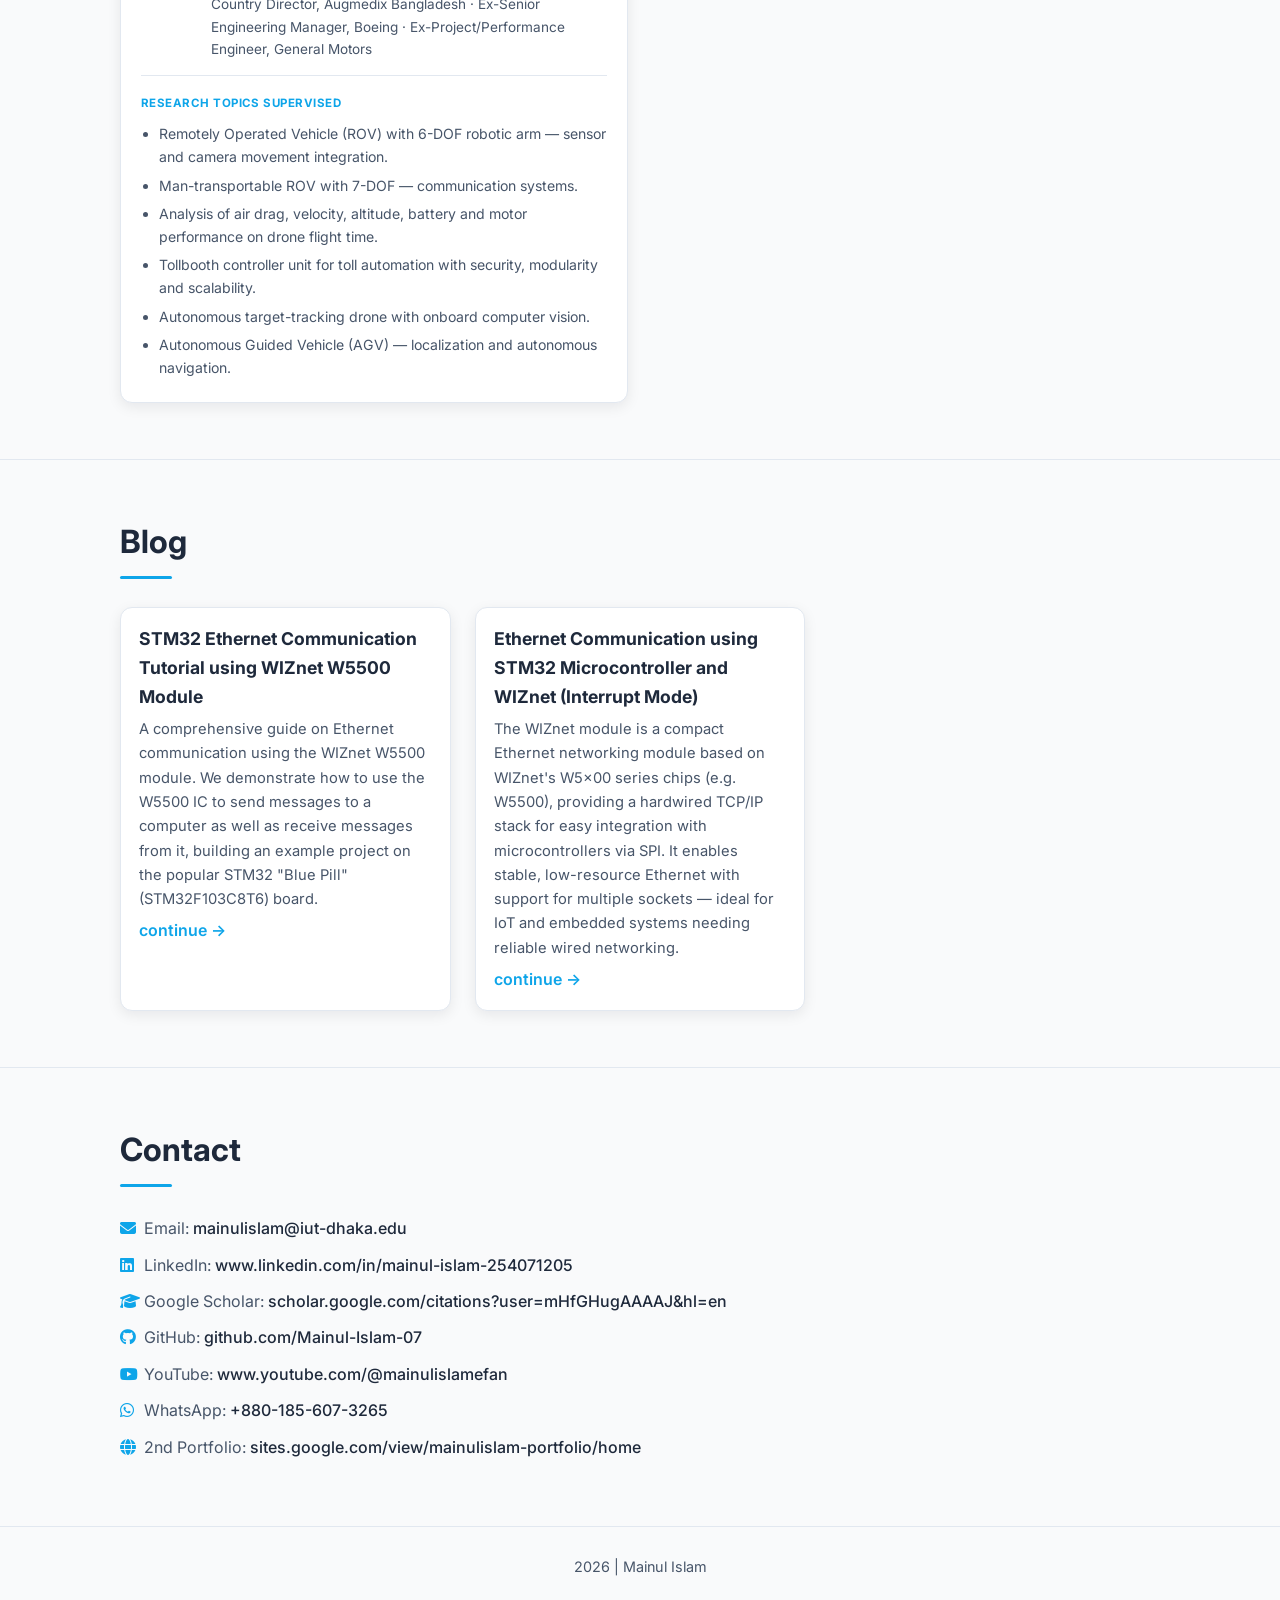
==== commit 5a72341d: "test5" ====
--- a/index.html
+++ b/index.html
@@ -65,6 +65,7 @@
                 <div class="hero-social" id="hero-social"></div>
                 <div class="hero-buttons">
                     <a id="cv-link" href="#" download class="btn btn-primary">Download CV</a>
+                    <a id="research-summary-link" href="#" target="_blank" rel="noopener" class="btn btn-ghost">Research Summary</a>
                     <a data-bind-mailto href="mailto:" class="btn btn-ghost">Contact Me</a>
                 </div>
             </div>
--- a/assets/css/style.css
+++ b/assets/css/style.css
@@ -515,6 +515,11 @@
 .project-desc {
     font-size: 0.92rem;
     color: var(--muted);
+    display: -webkit-box;
+    -webkit-line-clamp: 3;
+    line-clamp: 3;
+    -webkit-box-orient: vertical;
+    overflow: hidden;
 }
 
 .project-note {
@@ -763,34 +768,34 @@
    ========================================================================== */
 .skills-grid {
     display: grid;
-    grid-template-columns: repeat(auto-fill, minmax(240px, 1fr));
-    gap: var(--gap);
+    grid-template-columns: repeat(auto-fill, minmax(210px, 1fr));
+    gap: 14px;
 }
 
 .skill-group {
     background: var(--card);
     border: 1px solid var(--border);
-    border-radius: var(--radius);
-    padding: 18px;
+    border-radius: var(--radius-sm);
+    padding: 12px 14px;
     box-shadow: var(--shadow);
 }
 
 .skill-cat {
-    font-size: 1.02rem;
-    margin-bottom: 12px;
+    font-size: 0.9rem;
+    margin-bottom: 9px;
     color: var(--primary);
 }
 
 .skill-items {
     display: flex;
     flex-wrap: wrap;
-    gap: 8px;
+    gap: 6px;
     list-style: none;
 }
 
 .skill-items li {
-    font-size: 0.85rem;
-    padding: 5px 12px;
+    font-size: 0.76rem;
+    padding: 3px 9px;
     border-radius: 999px;
     background: var(--tag-bg);
     color: var(--tag-text);
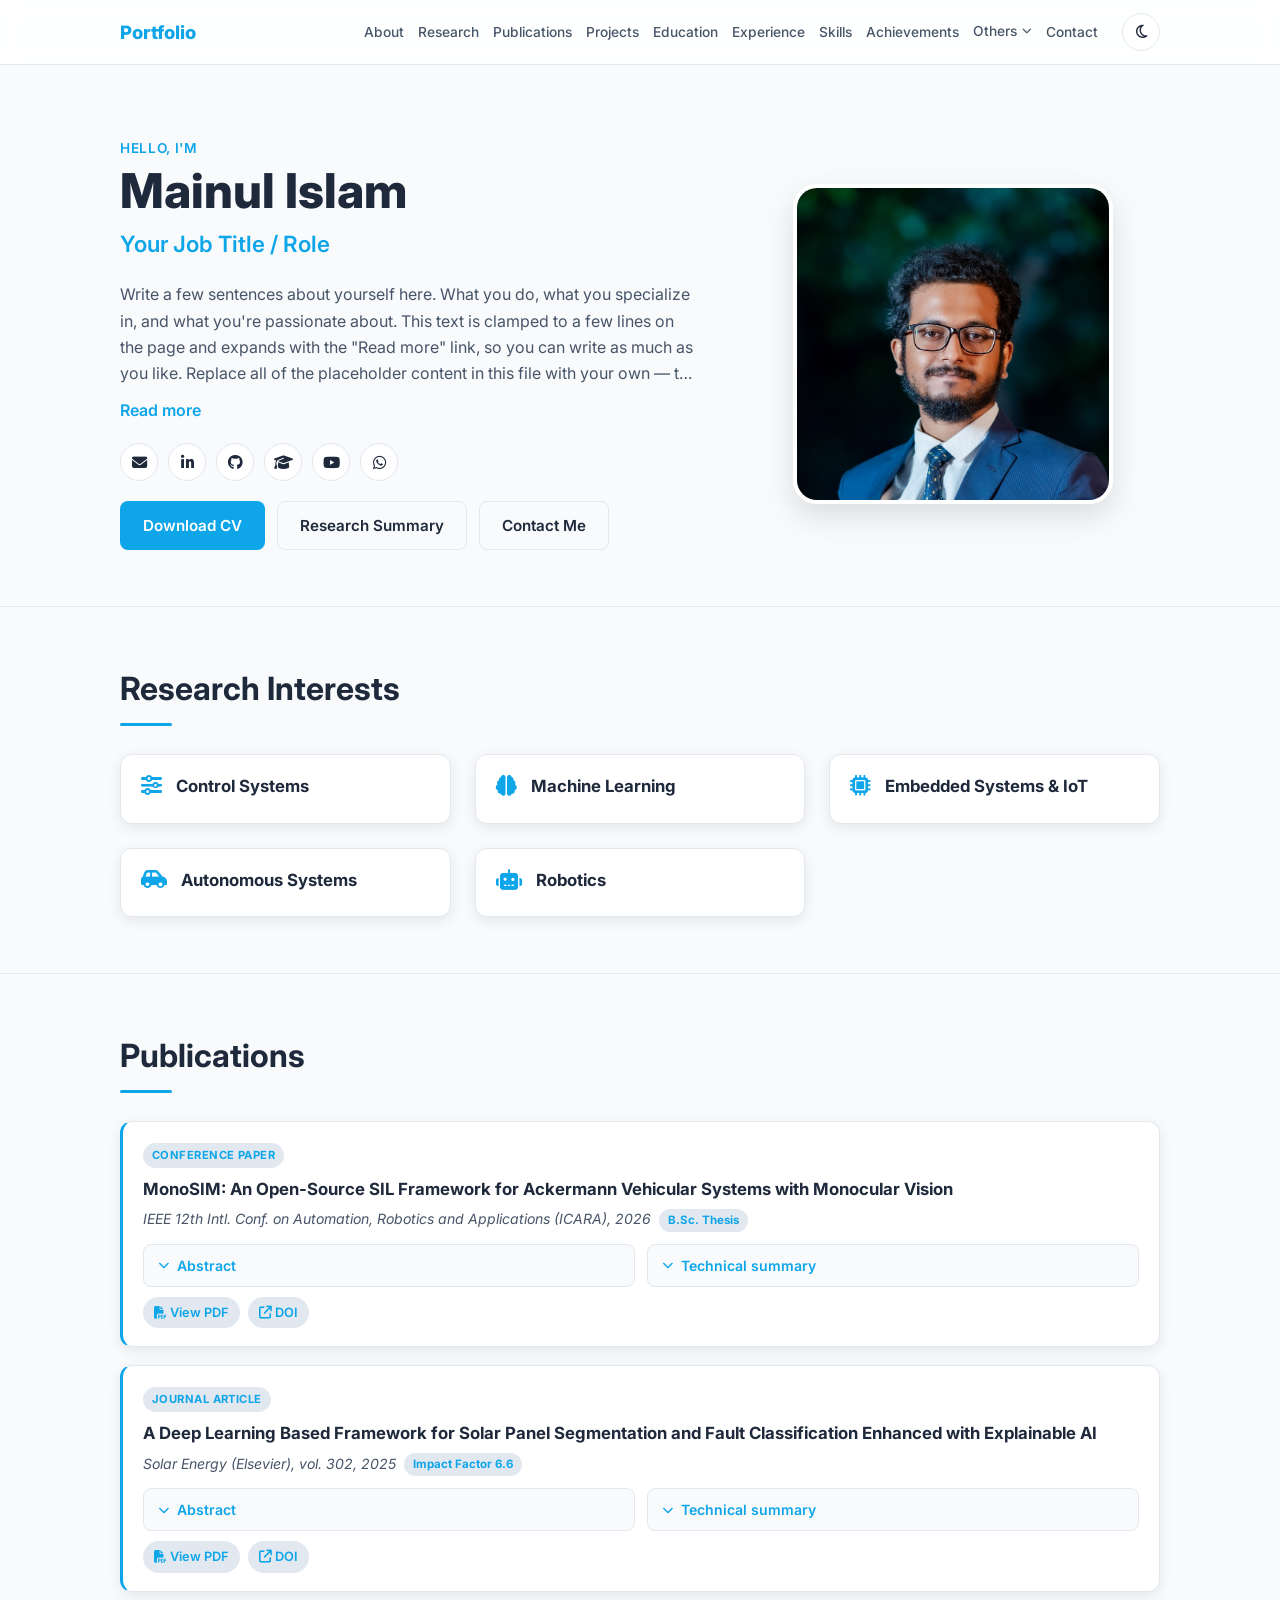
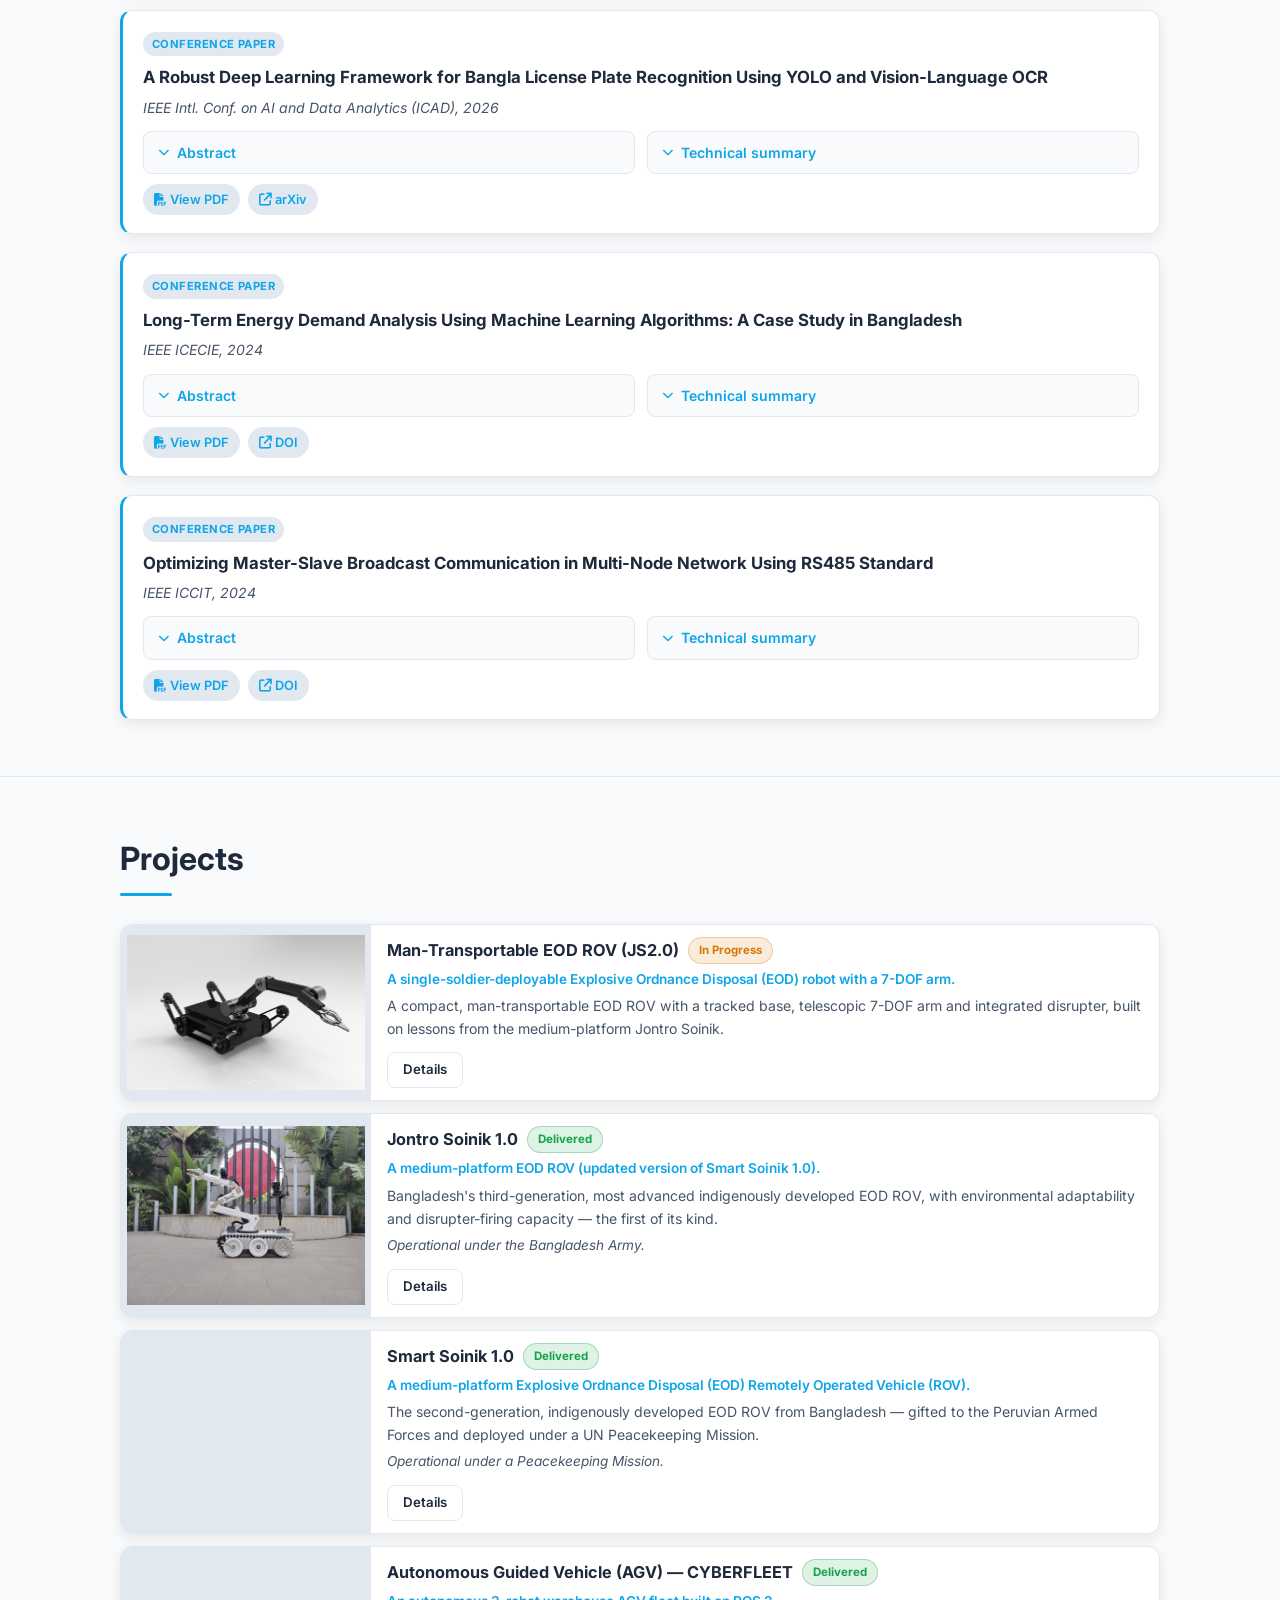
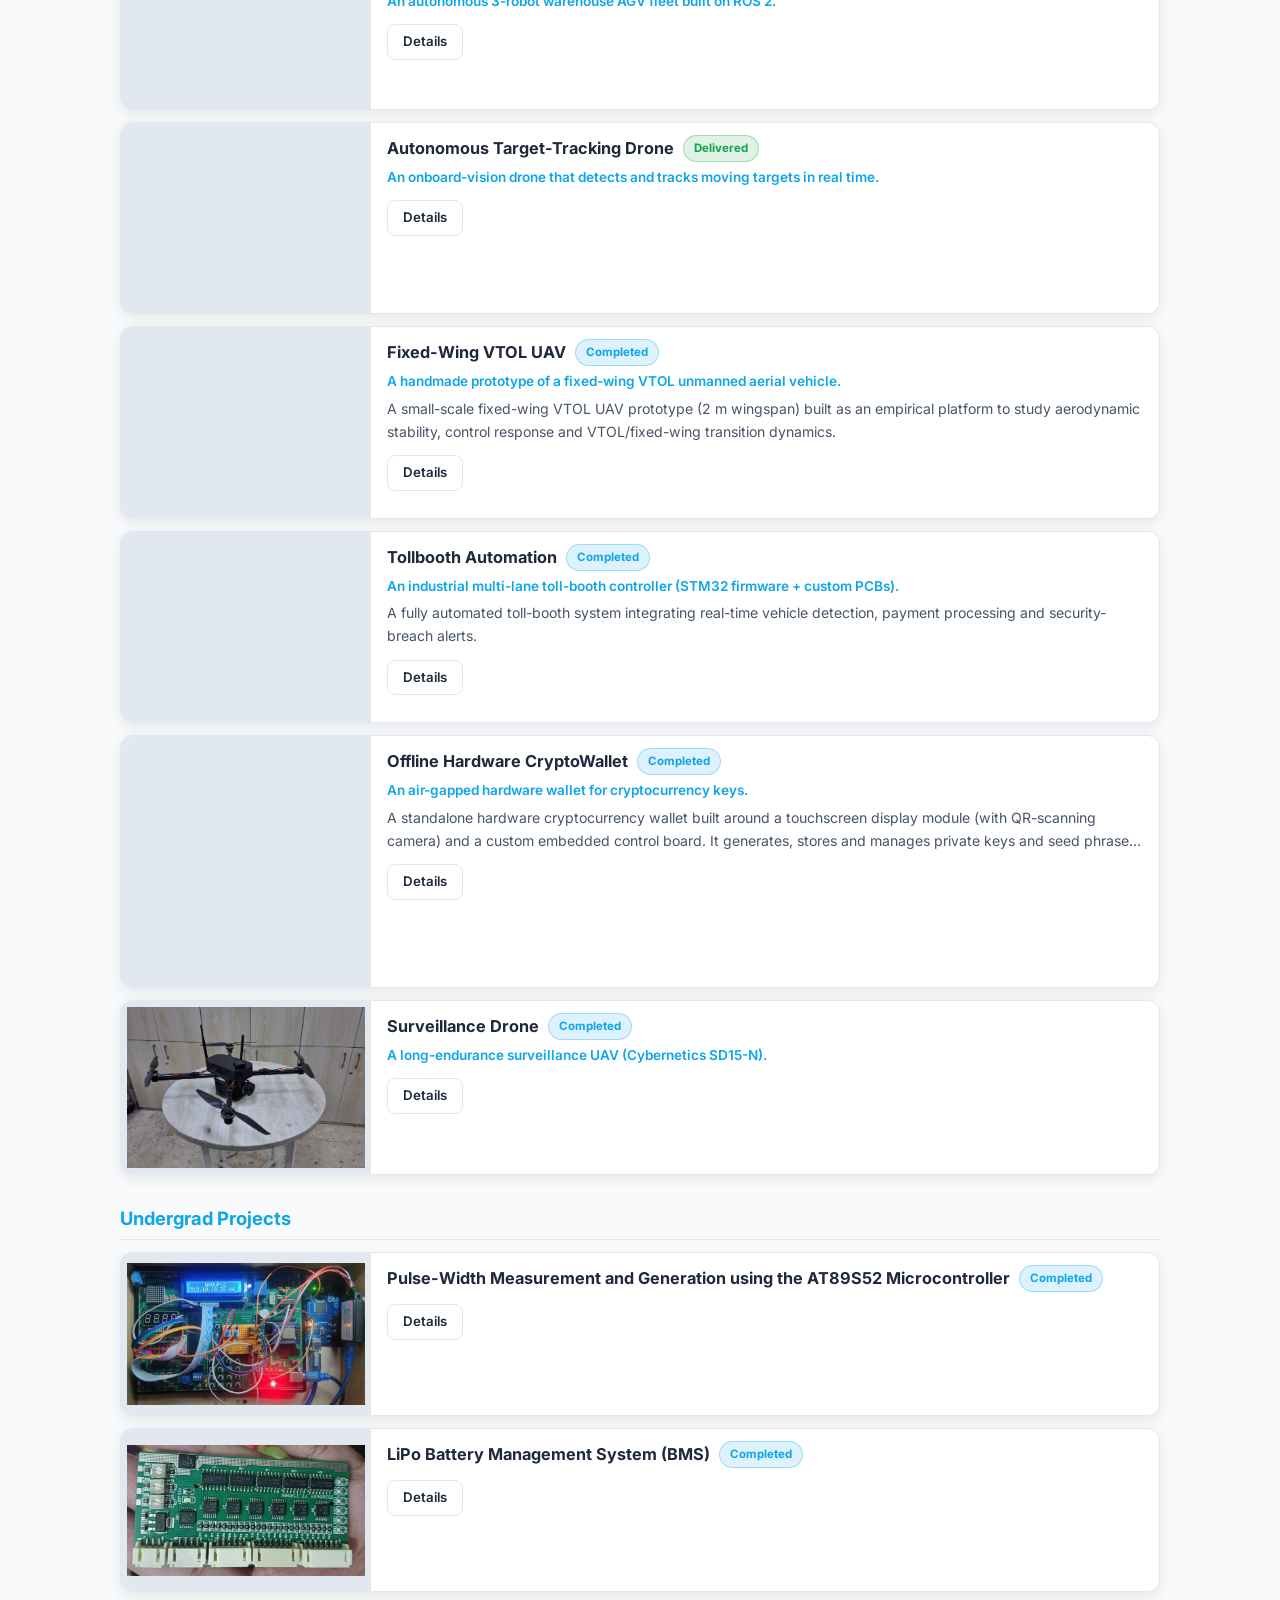
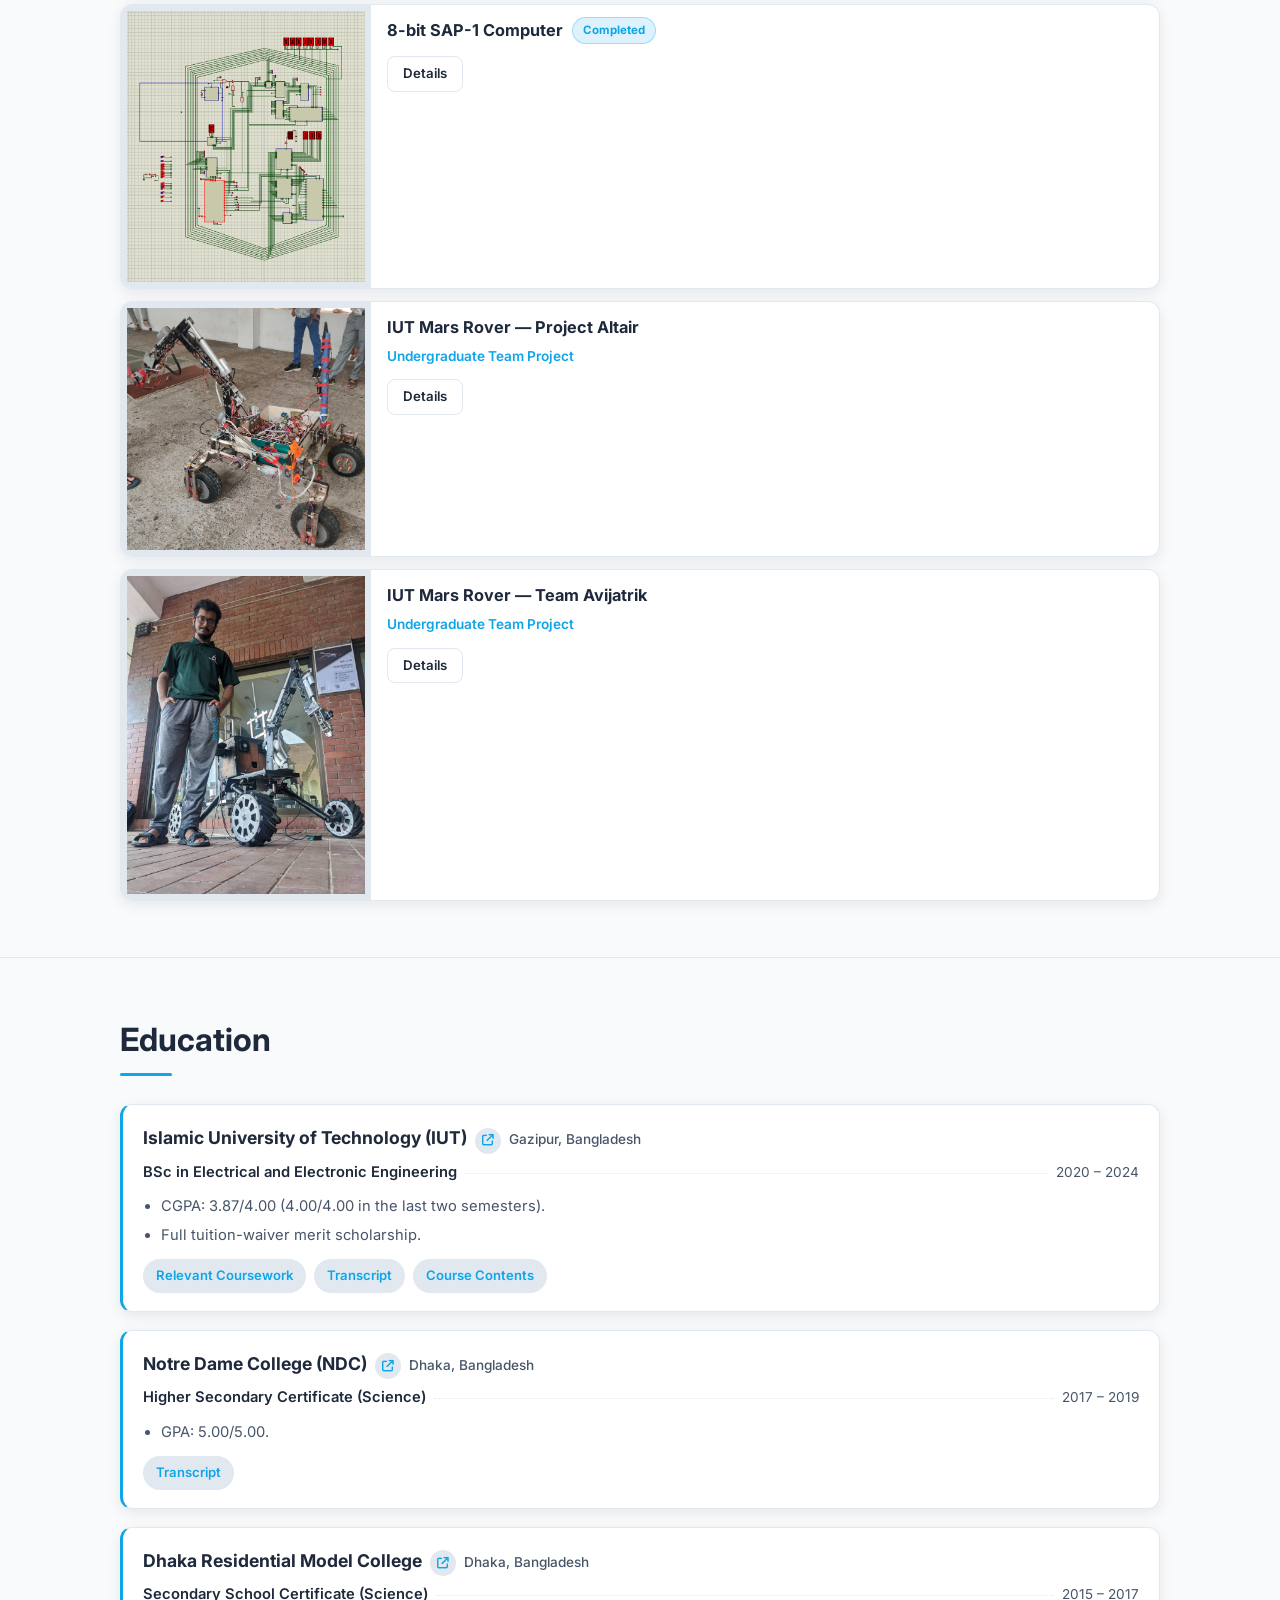
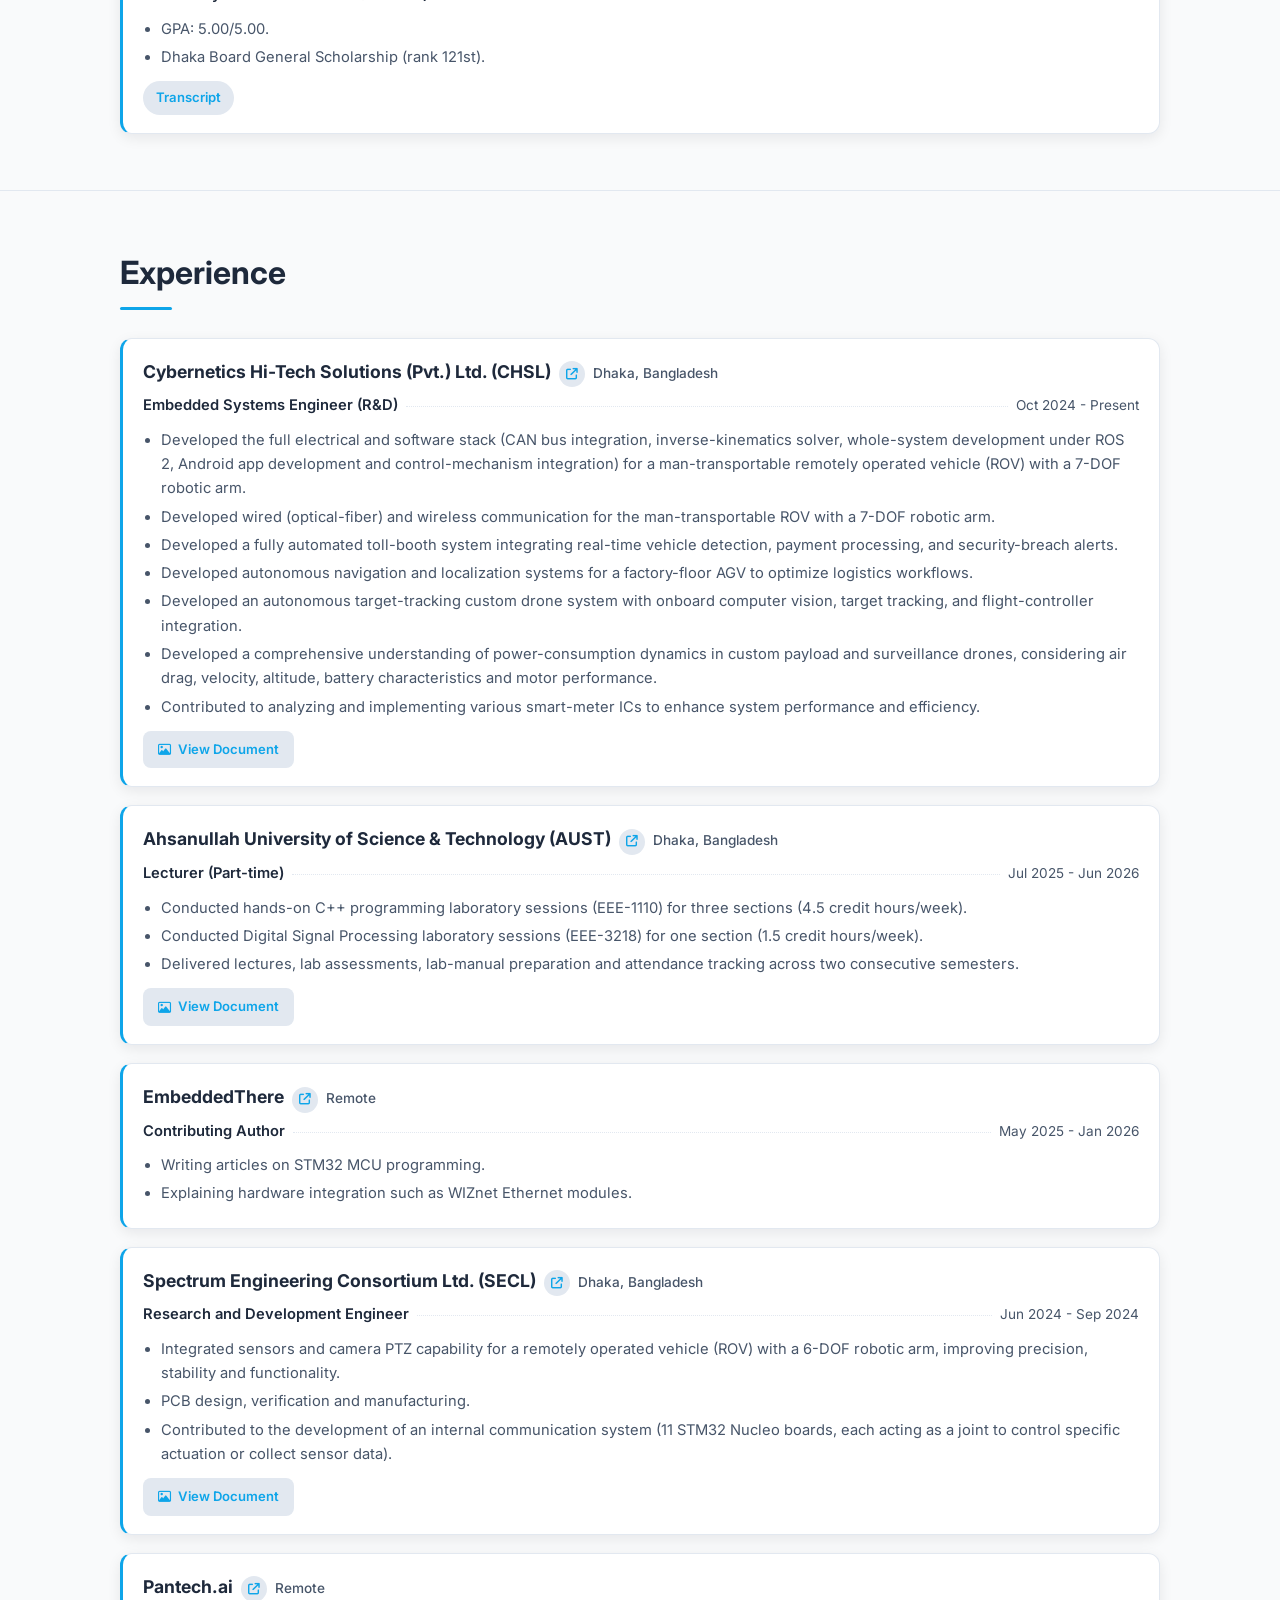
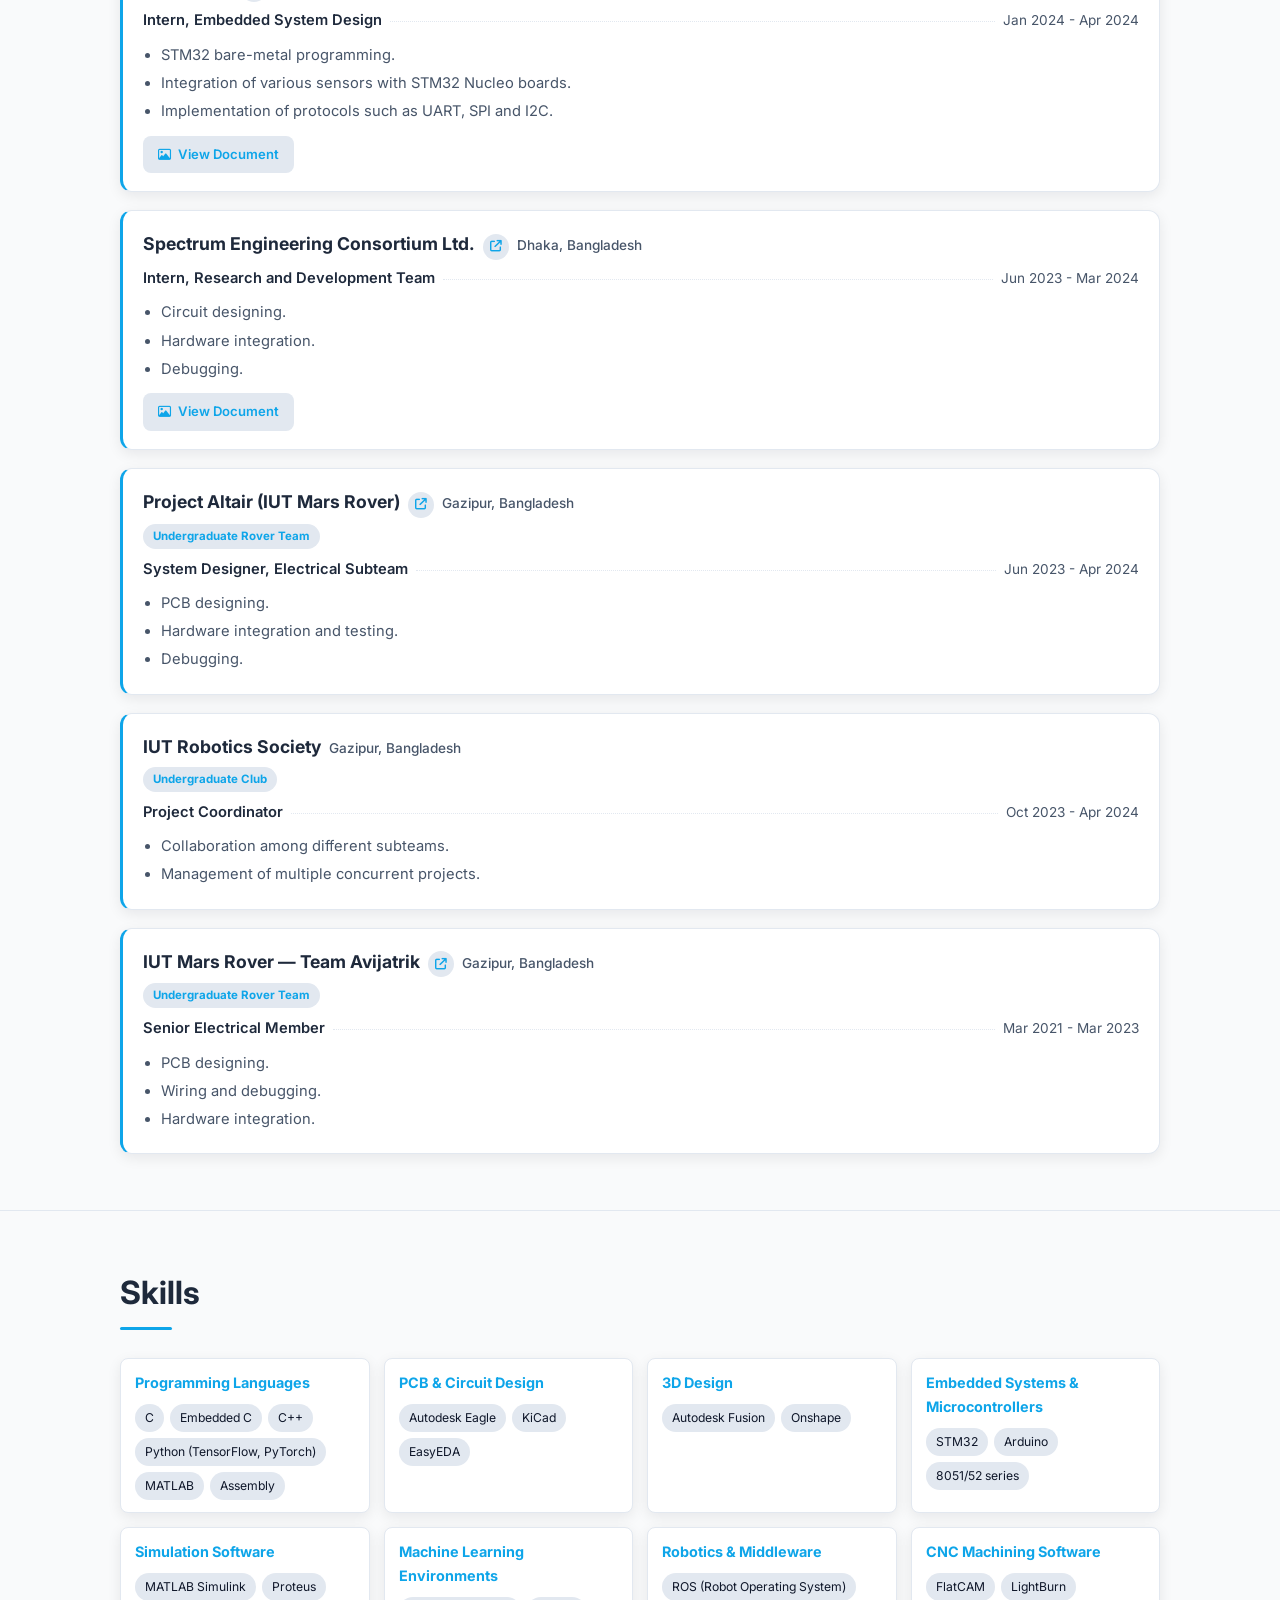
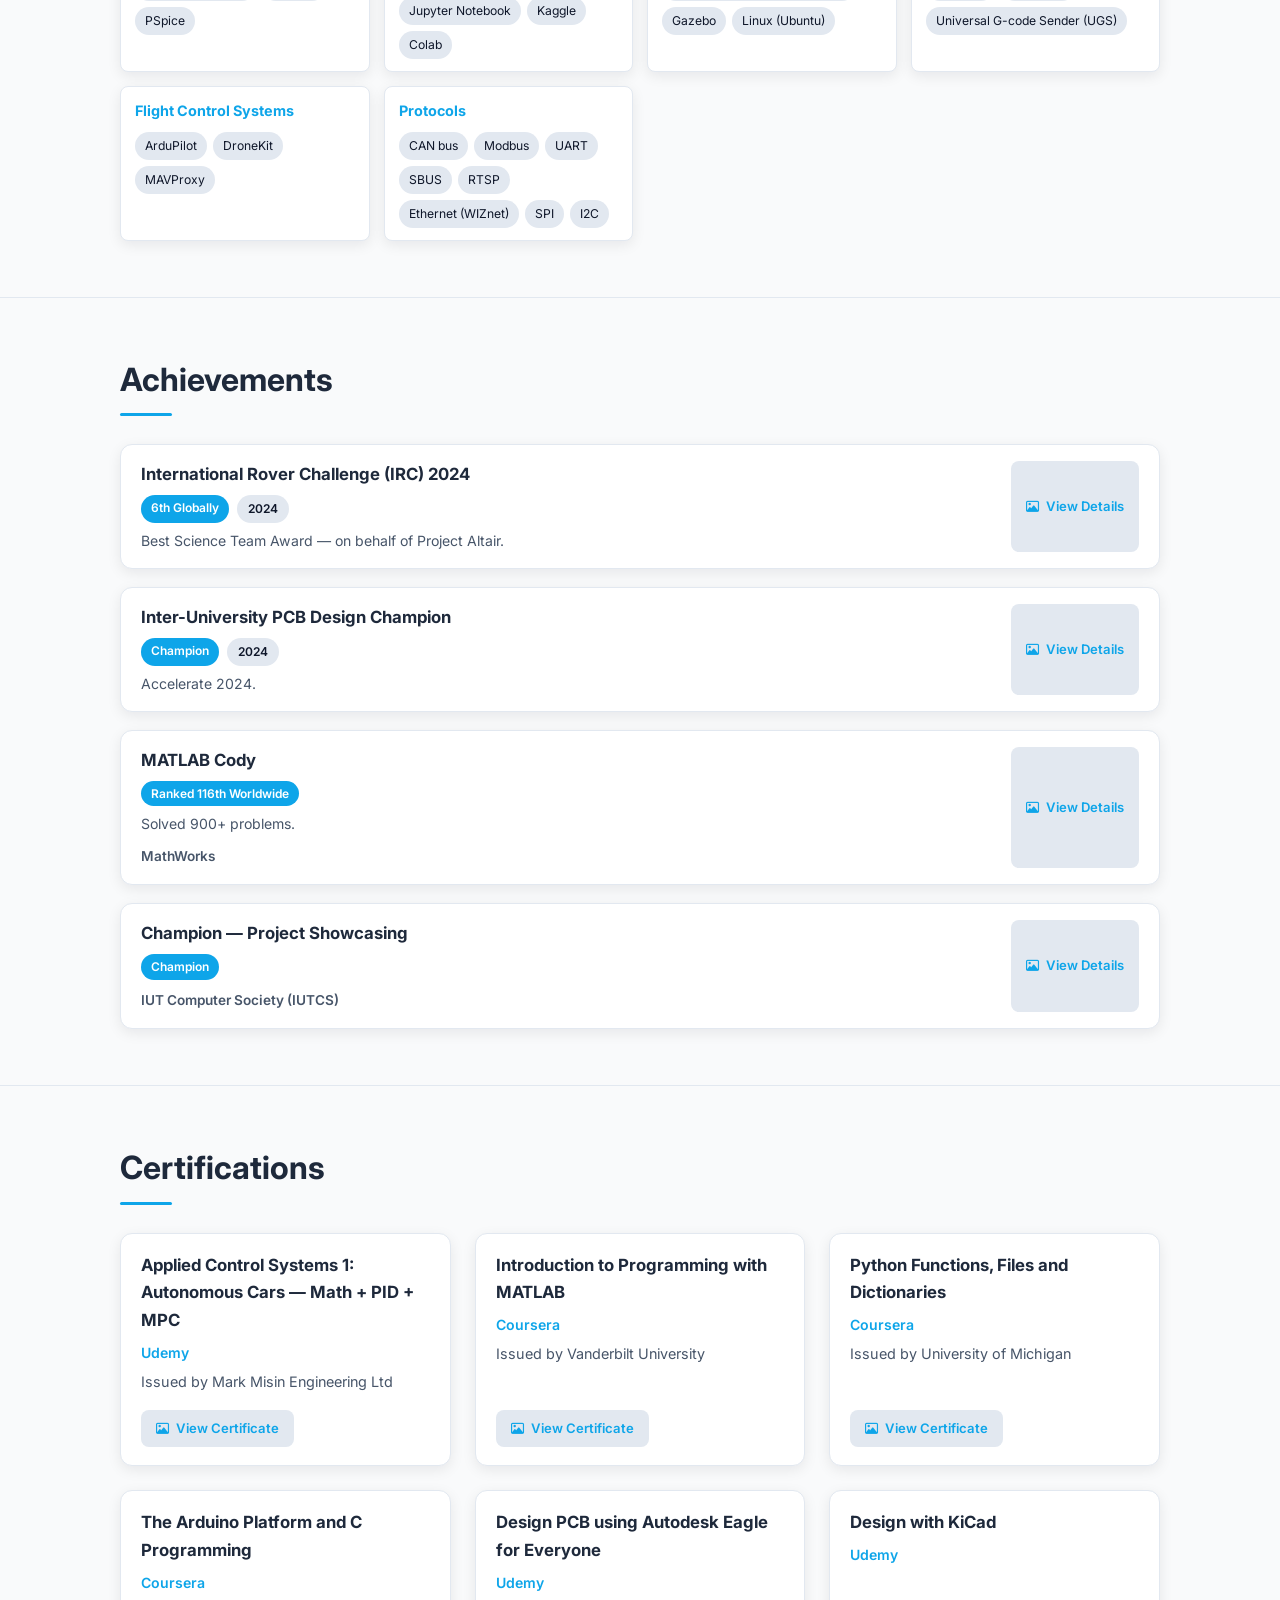
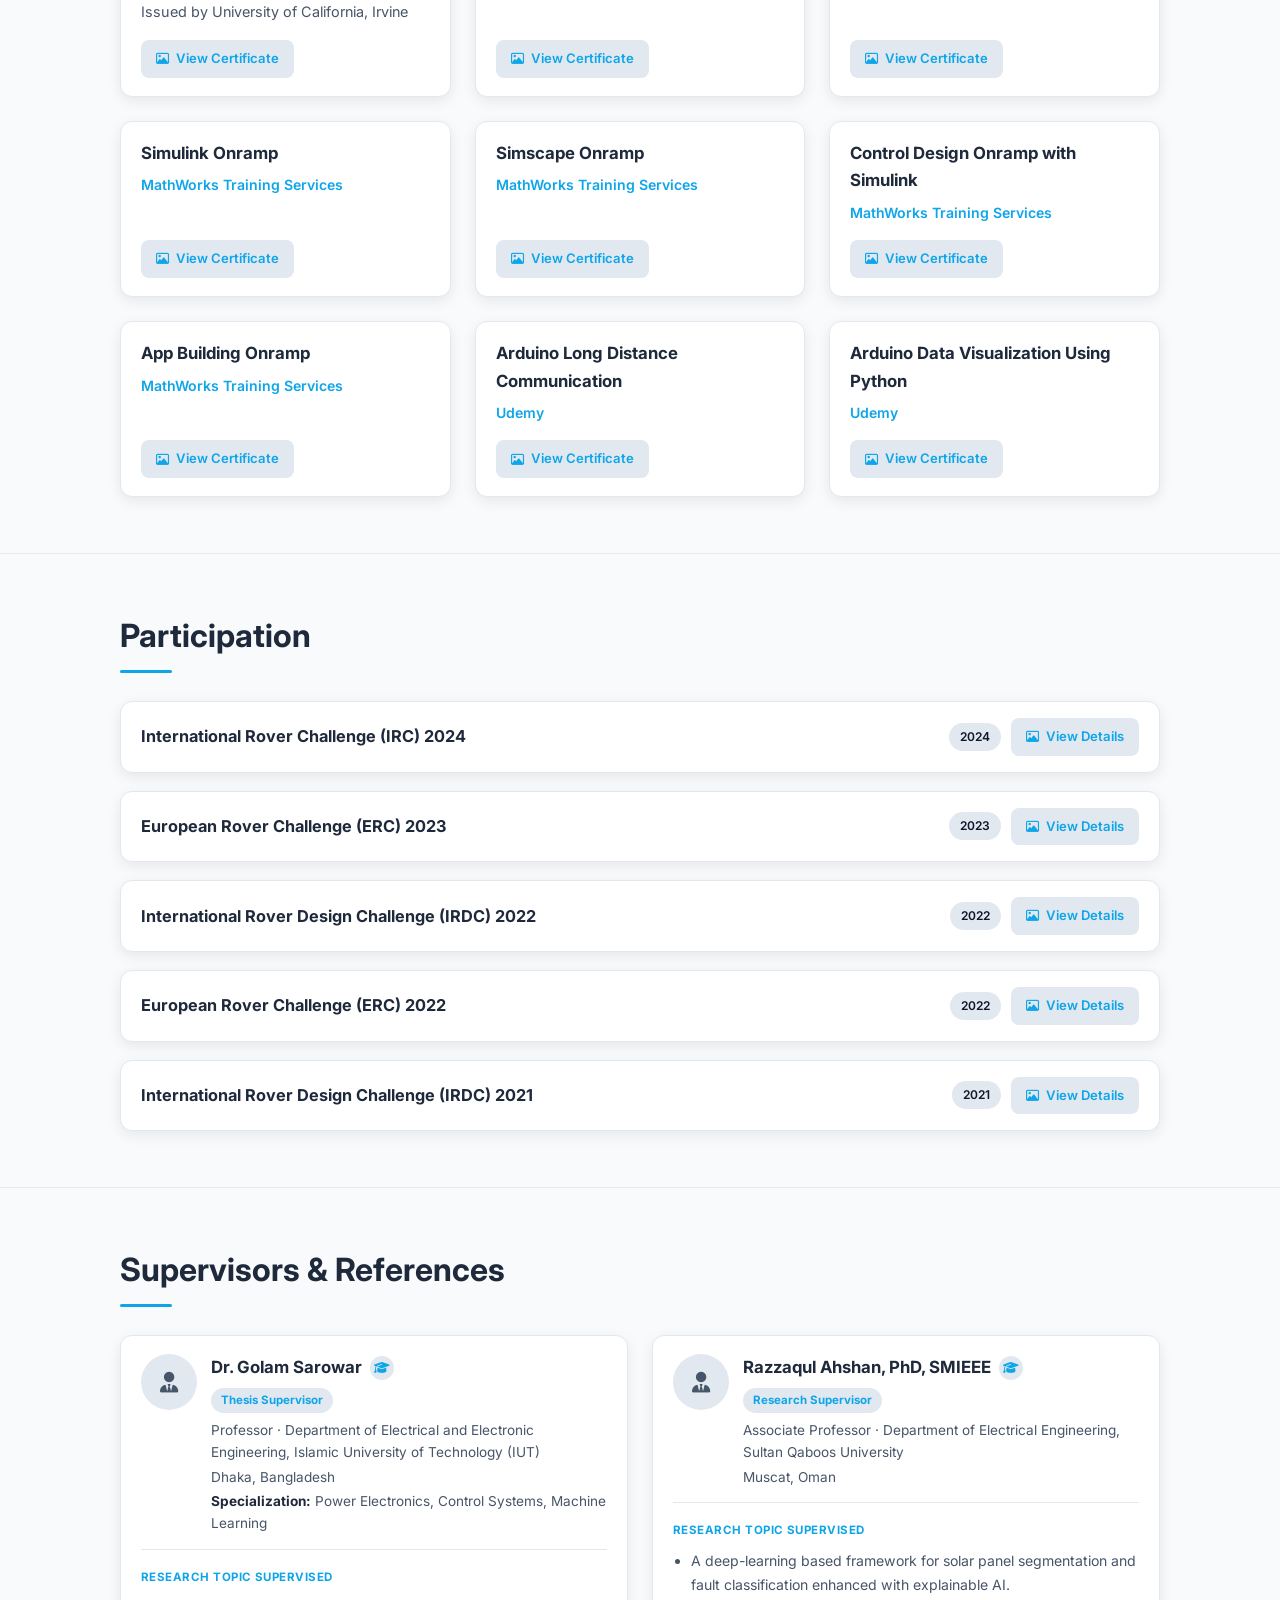
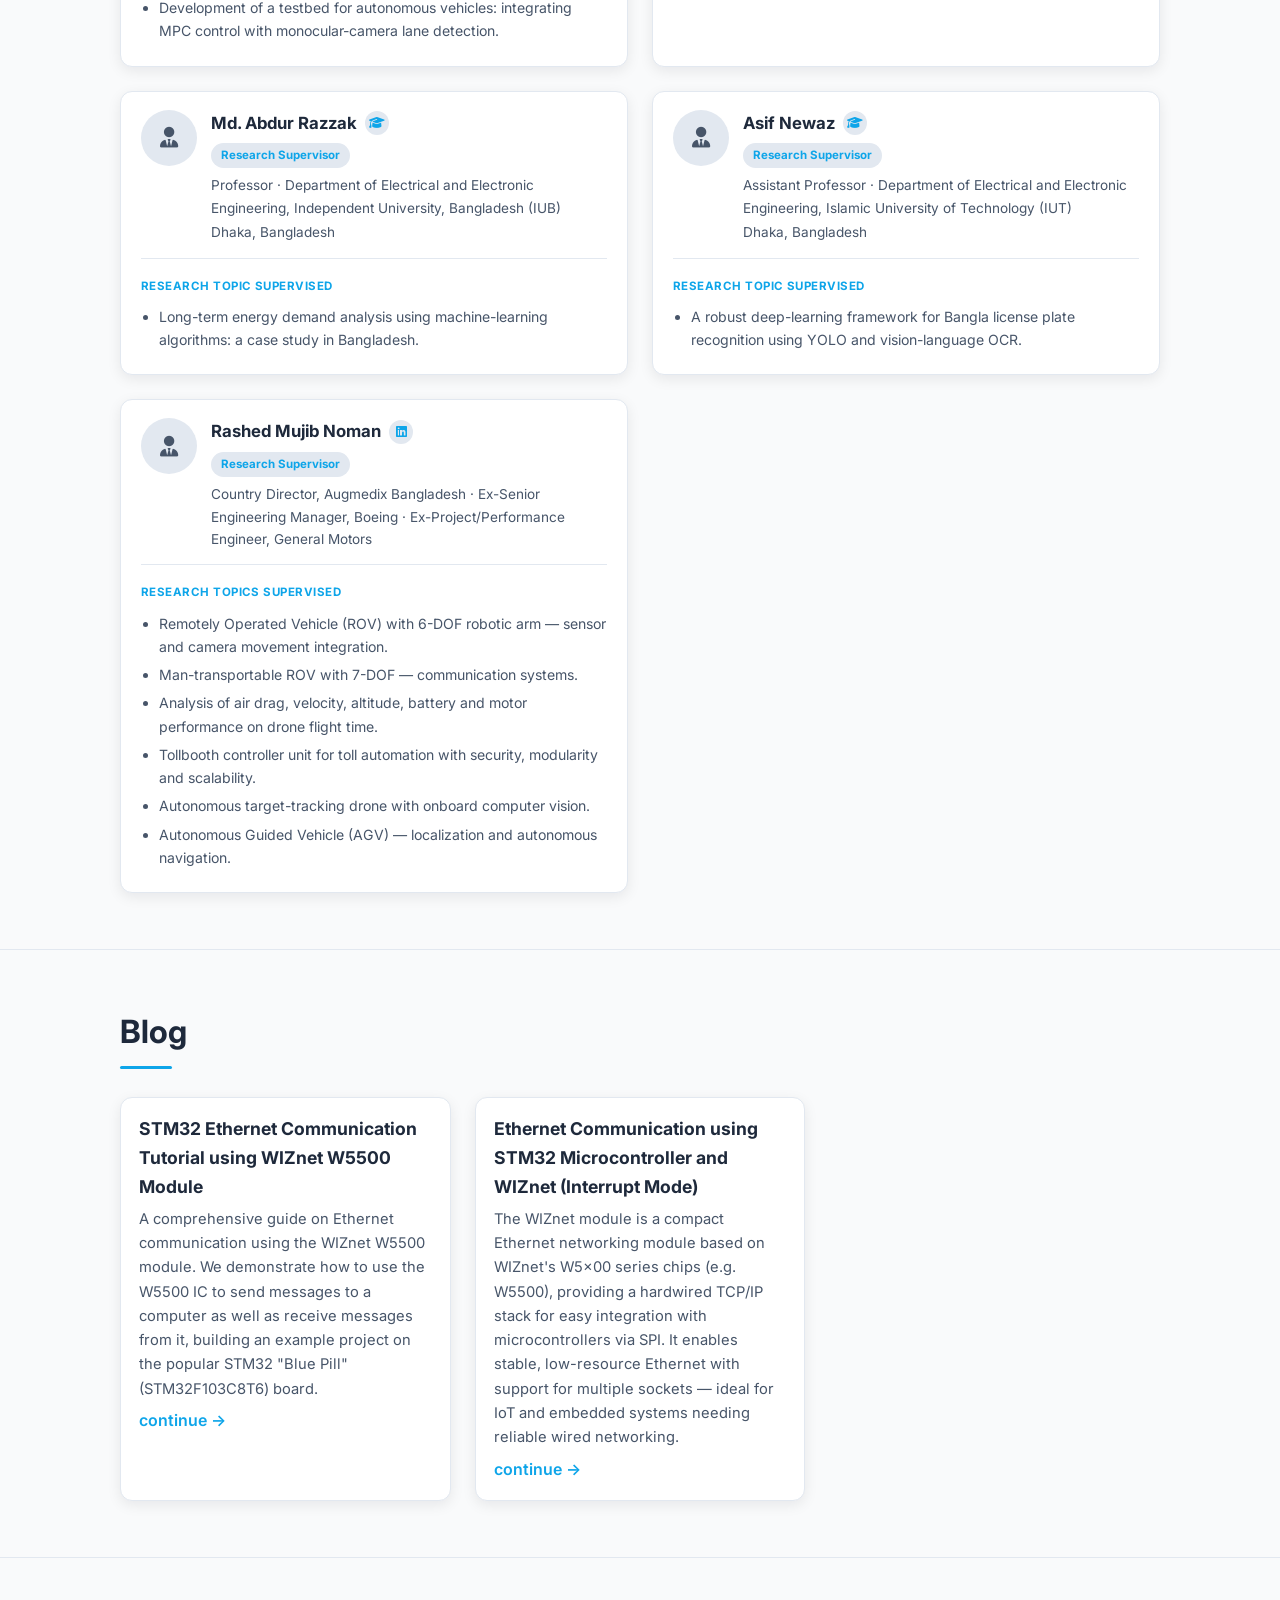
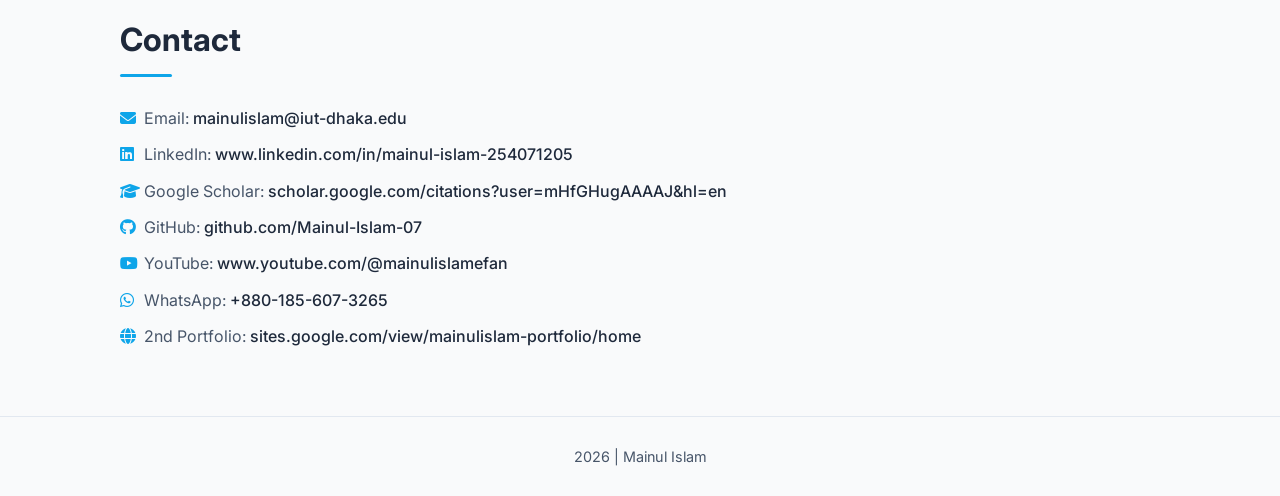
==== commit 1164850e: "test6" ====
--- a/index.html
+++ b/index.html
@@ -25,10 +25,10 @@
             <nav class="nav-links" id="nav-menu">
                 <a href="#about">About</a>
                 <a href="#research">Research</a>
+                <a href="#publications">Publications</a>
+                <a href="#projects">Projects</a>
                 <a href="#education">Education</a>
-                <a href="#publications">Publications</a>
                 <a href="#experience">Experience</a>
-                <a href="#projects">Projects</a>
                 <a href="#skills">Skills</a>
                 <a href="#achievements">Achievements</a>
                 <div class="nav-dropdown" id="nav-others">
@@ -83,6 +83,22 @@
         </div>
     </section>
 
+    <!-- Publications -->
+    <section id="publications" class="section" data-reveal>
+        <div class="container">
+            <h2 class="section-title">Publications</h2>
+            <div id="publications-list" class="stack"></div>
+        </div>
+    </section>
+
+    <!-- Projects -->
+    <section id="projects" class="section" data-reveal>
+        <div class="container">
+            <h2 class="section-title">Projects</h2>
+            <div id="projects-grid" class="projects-list"></div>
+        </div>
+    </section>
+
     <!-- Education -->
     <section id="education" class="section" data-reveal>
         <div class="container">
@@ -91,27 +107,11 @@
         </div>
     </section>
 
-    <!-- Publications -->
-    <section id="publications" class="section" data-reveal>
-        <div class="container">
-            <h2 class="section-title">Publications</h2>
-            <div id="publications-list" class="stack"></div>
-        </div>
-    </section>
-
     <!-- Experience -->
     <section id="experience" class="section" data-reveal>
         <div class="container">
             <h2 class="section-title">Experience</h2>
             <div id="experience-list" class="stack"></div>
-        </div>
-    </section>
-
-    <!-- Projects -->
-    <section id="projects" class="section" data-reveal>
-        <div class="container">
-            <h2 class="section-title">Projects</h2>
-            <div id="projects-grid" class="projects-list"></div>
         </div>
     </section>
 
--- a/assets/css/style.css
+++ b/assets/css/style.css
@@ -415,7 +415,7 @@
 .projects-list {
     display: flex;
     flex-direction: column;
-    gap: 18px;
+    gap: 12px;
 }
 
 .project-group-title {
@@ -429,7 +429,7 @@
 
 .project-card {
     display: flex;
-    gap: 20px;
+    gap: 16px;
     background: var(--card);
     border: 1px solid var(--border);
     border-radius: var(--radius);
@@ -444,36 +444,39 @@
 }
 
 .project-img {
-    flex: 0 0 220px;
-    display: block;
-    background: var(--tag-bg);
+    flex: 0 0 250px;
+    display: flex;
+    align-items: center;
+    justify-content: center;
+    background: var(--tag-bg);
+    padding: 6px;
 }
 
 .project-img img {
     width: 100%;
     height: 100%;
     min-height: 150px;
-    object-fit: cover;
+    object-fit: contain;
 }
 
 .project-body {
     flex: 1;
     min-width: 0;
-    padding: 18px 20px 18px 0;
+    padding: 12px 16px 12px 0;
     display: flex;
     flex-direction: column;
-    gap: 6px;
+    gap: 4px;
 }
 
 .project-head {
     display: flex;
     align-items: center;
-    gap: 10px;
+    gap: 9px;
     flex-wrap: wrap;
 }
 
 .project-title {
-    font-size: 1.15rem;
+    font-size: 1.02rem;
     font-weight: 700;
 }
 
@@ -507,17 +510,17 @@
 }
 
 .project-subtitle {
-    font-size: 0.9rem;
+    font-size: 0.85rem;
     color: var(--primary);
     font-weight: 600;
 }
 
 .project-desc {
-    font-size: 0.92rem;
+    font-size: 0.88rem;
     color: var(--muted);
     display: -webkit-box;
-    -webkit-line-clamp: 3;
-    line-clamp: 3;
+    -webkit-line-clamp: 2;
+    line-clamp: 2;
     -webkit-box-orient: vertical;
     overflow: hidden;
 }
@@ -530,9 +533,9 @@
 
 .project-details {
     align-self: flex-start;
-    margin-top: 10px;
-    padding: 7px 18px;
-    font-size: 0.88rem;
+    margin-top: 8px;
+    padding: 6px 15px;
+    font-size: 0.83rem;
 }
 
 @media (max-width: 640px) {
@@ -735,6 +738,18 @@
 
 .exp-actions {
     margin-top: 12px;
+}
+
+.exp-kind {
+    display: inline-block;
+    font-size: 0.72rem;
+    font-weight: 700;
+    color: var(--primary);
+    background: var(--tag-bg);
+    border: 1px solid var(--tag-border);
+    padding: 2px 9px;
+    border-radius: 999px;
+    margin: 6px 0 2px;
 }
 
 .edu-links {
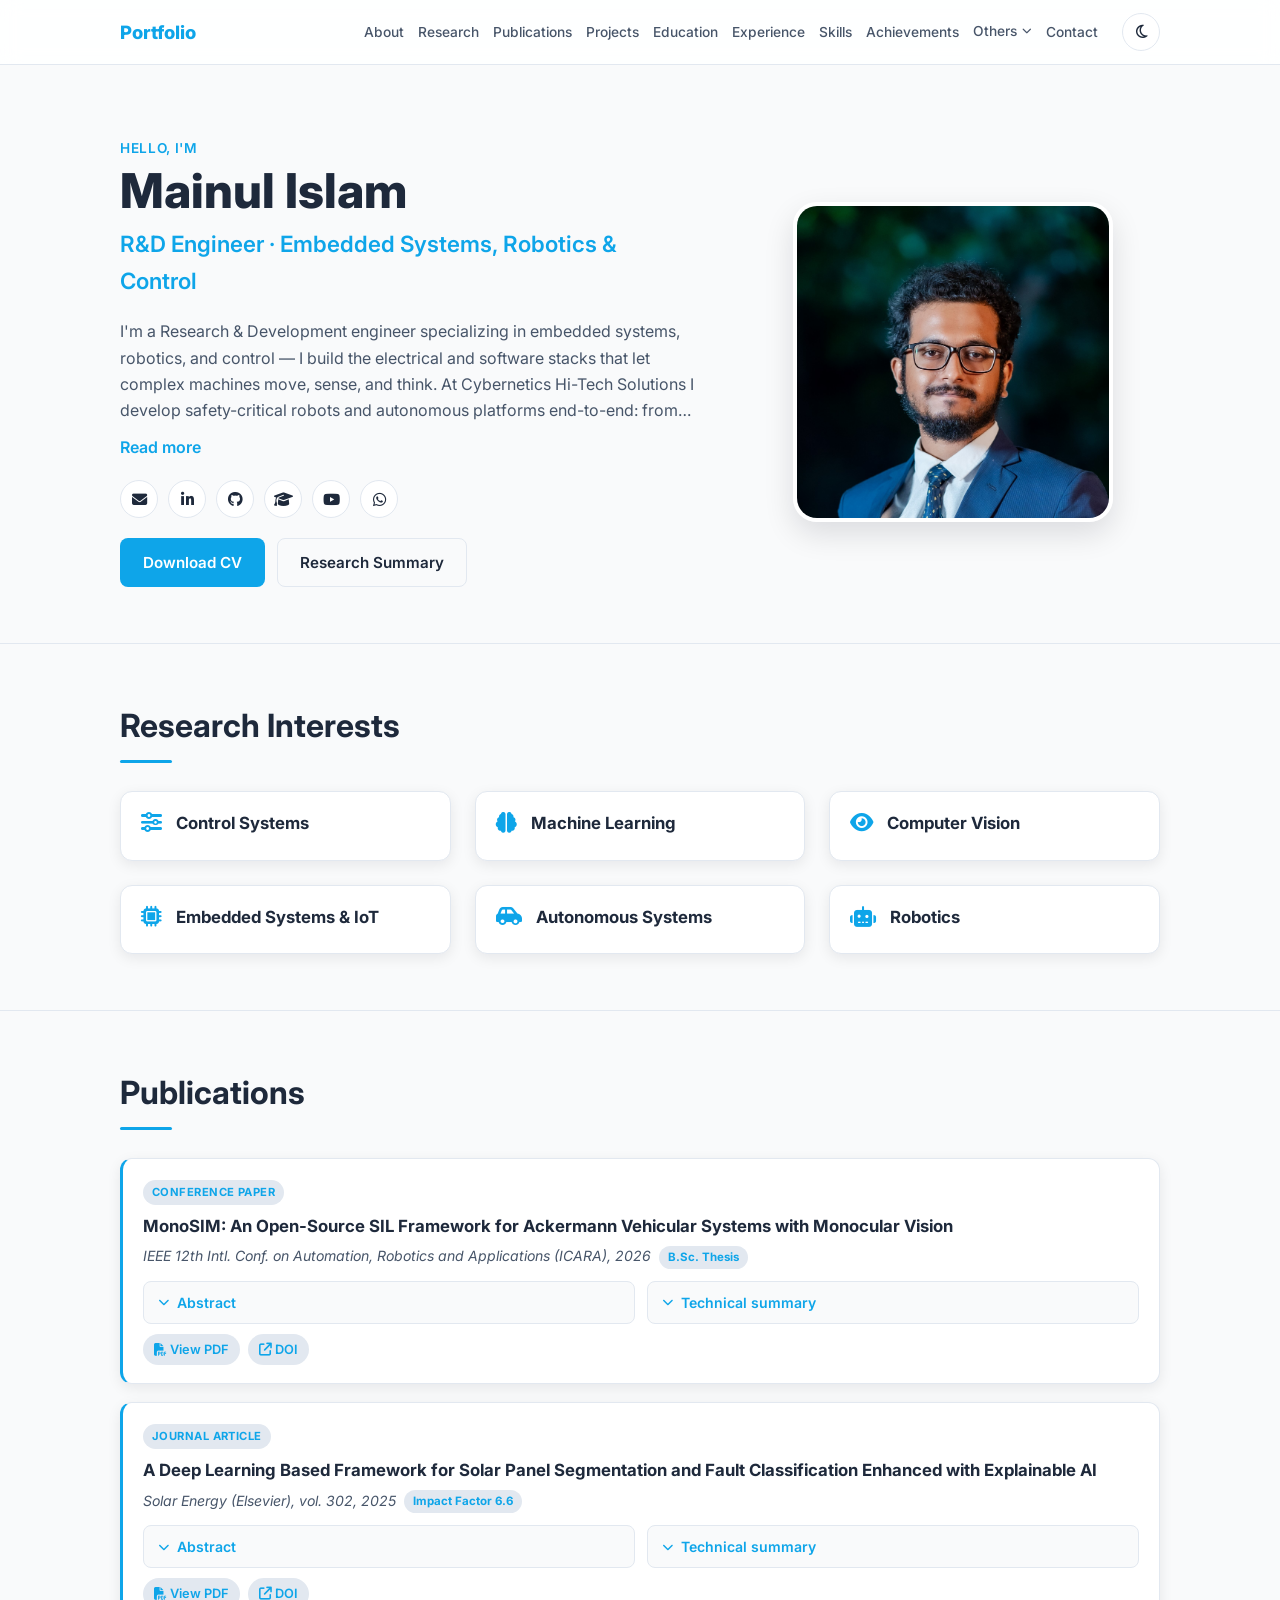
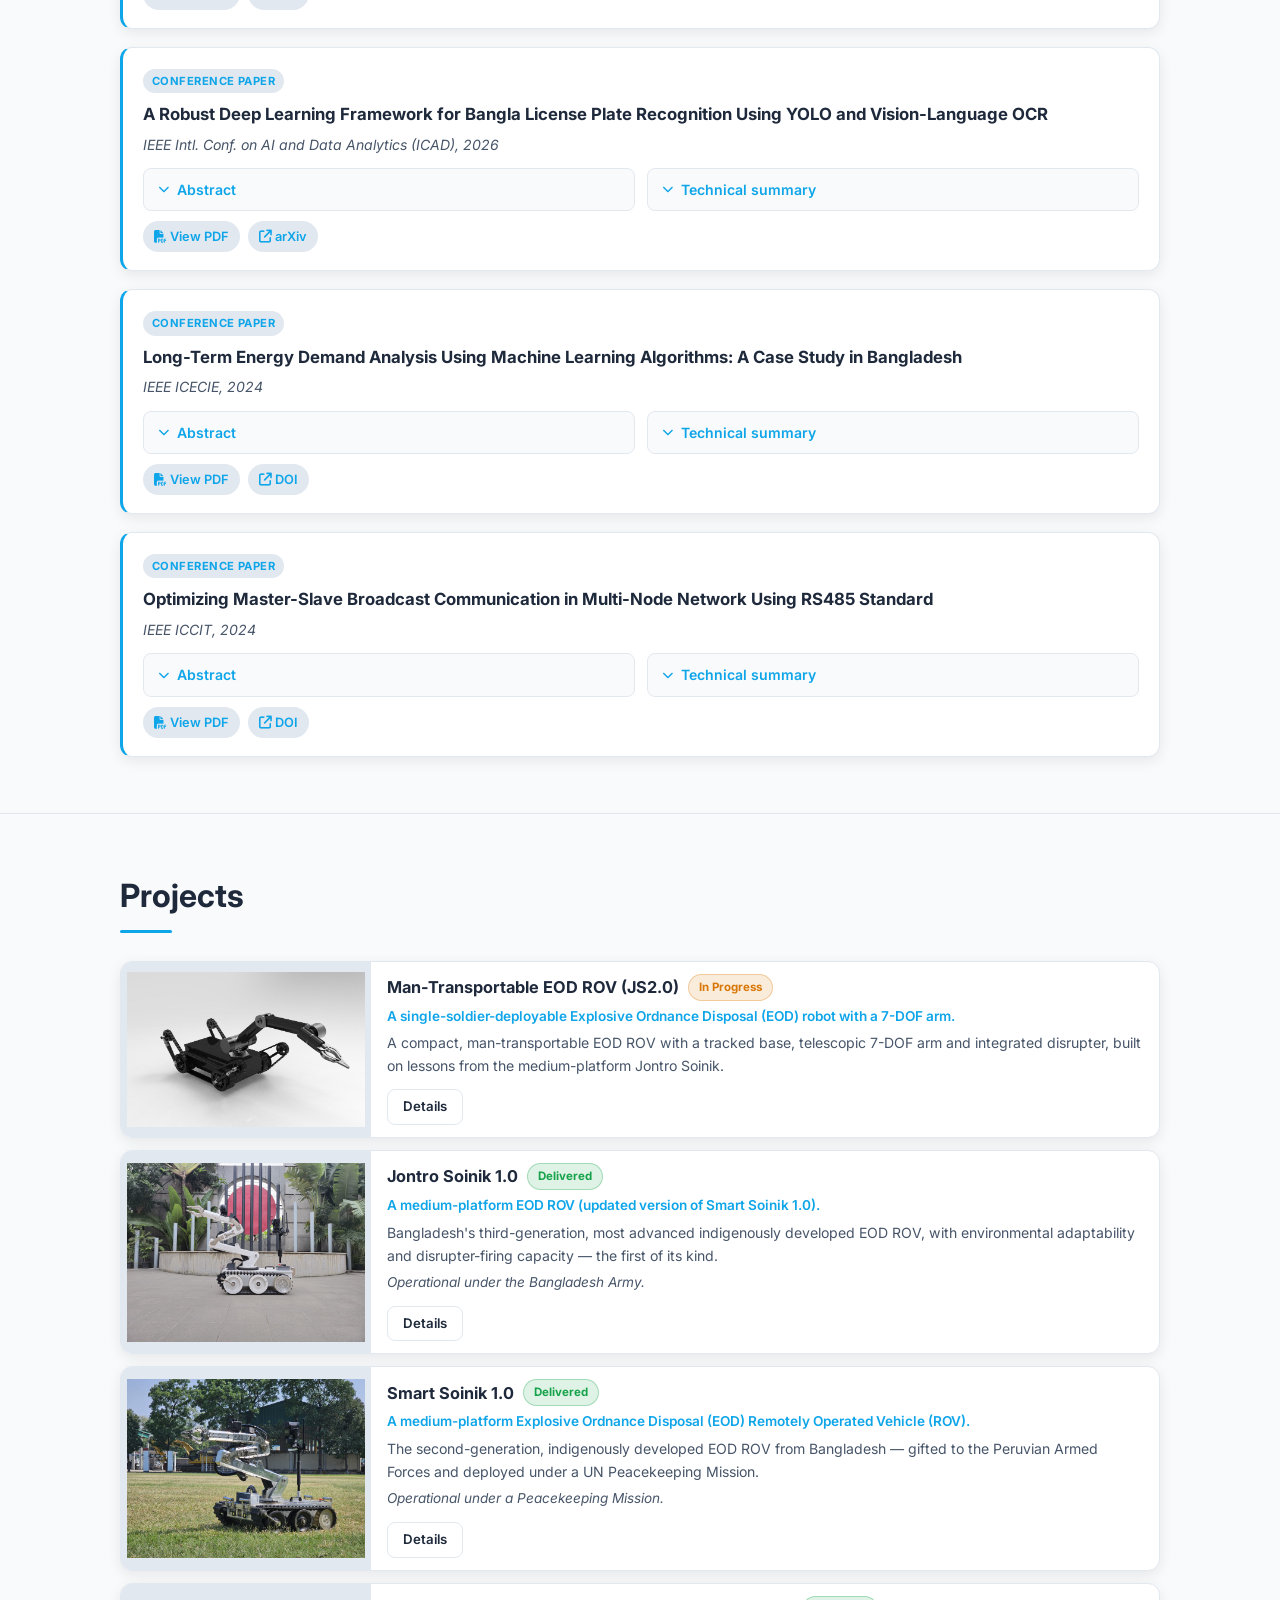
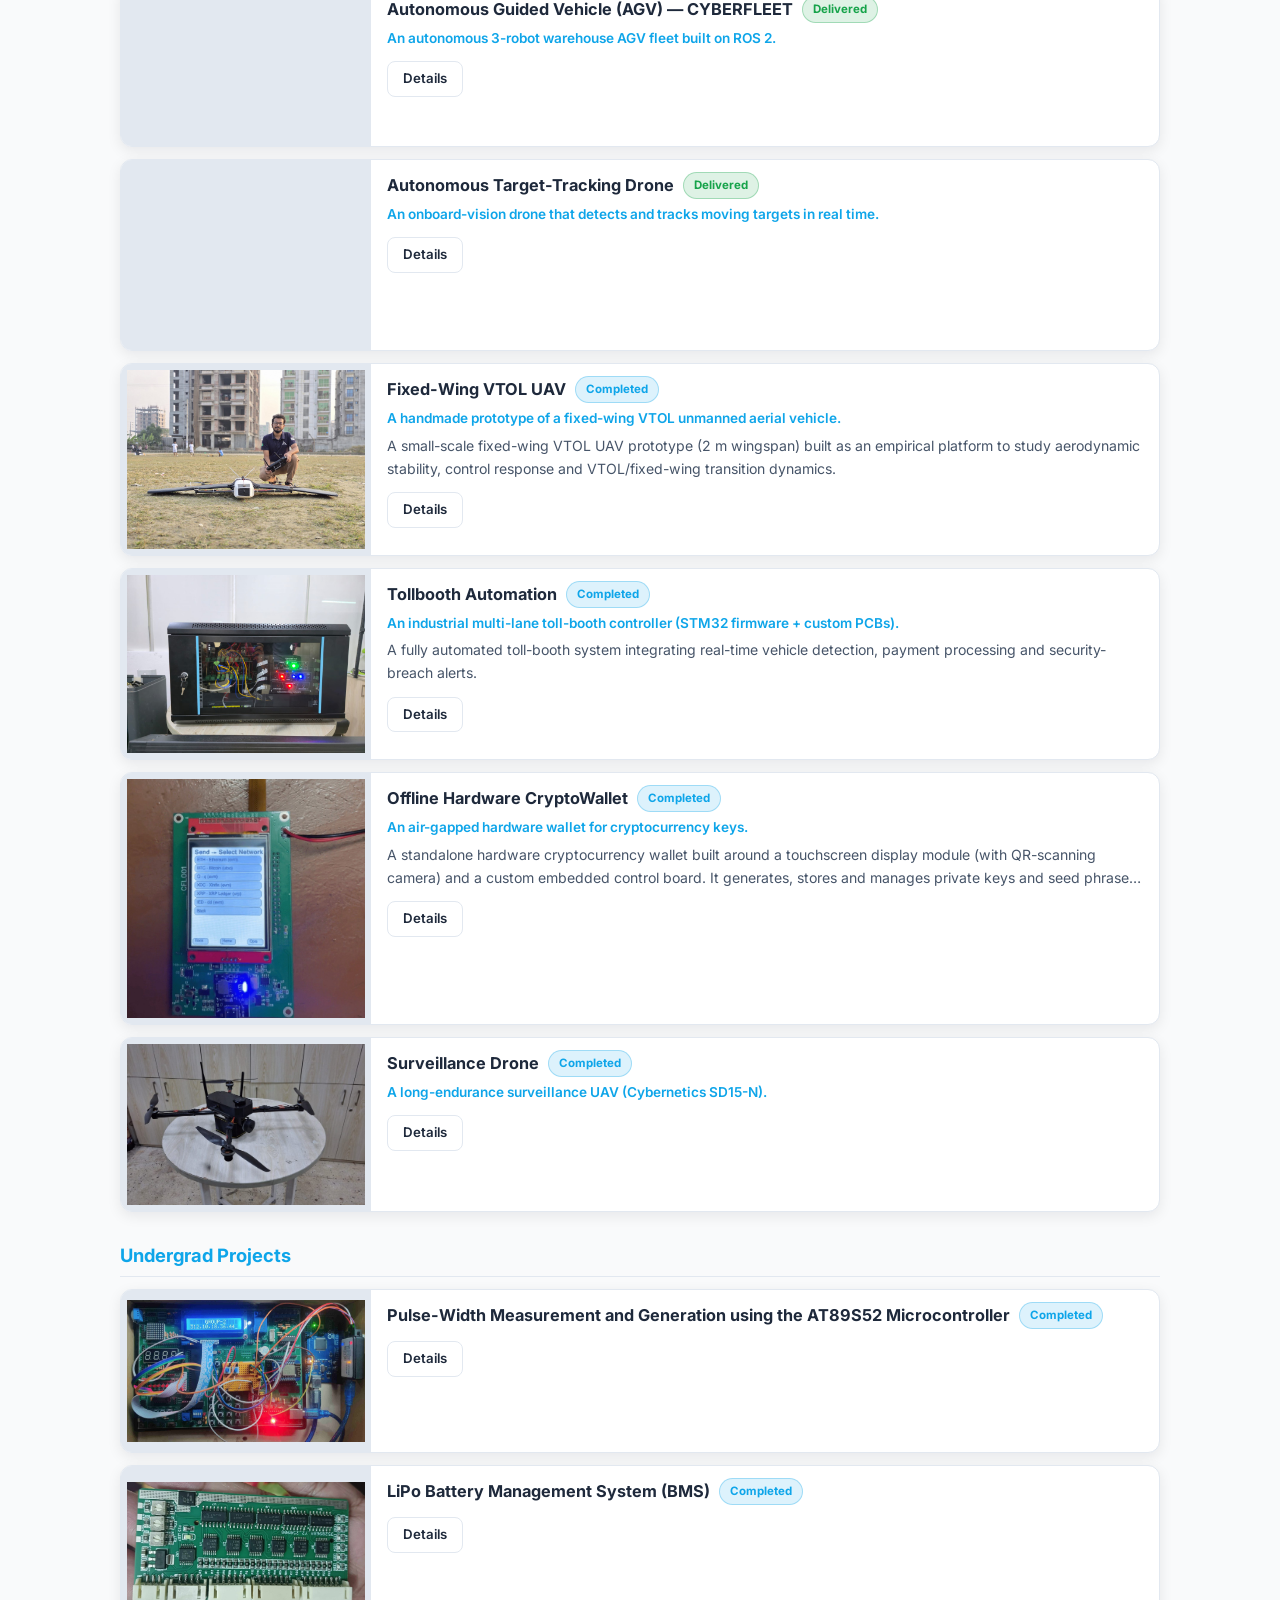
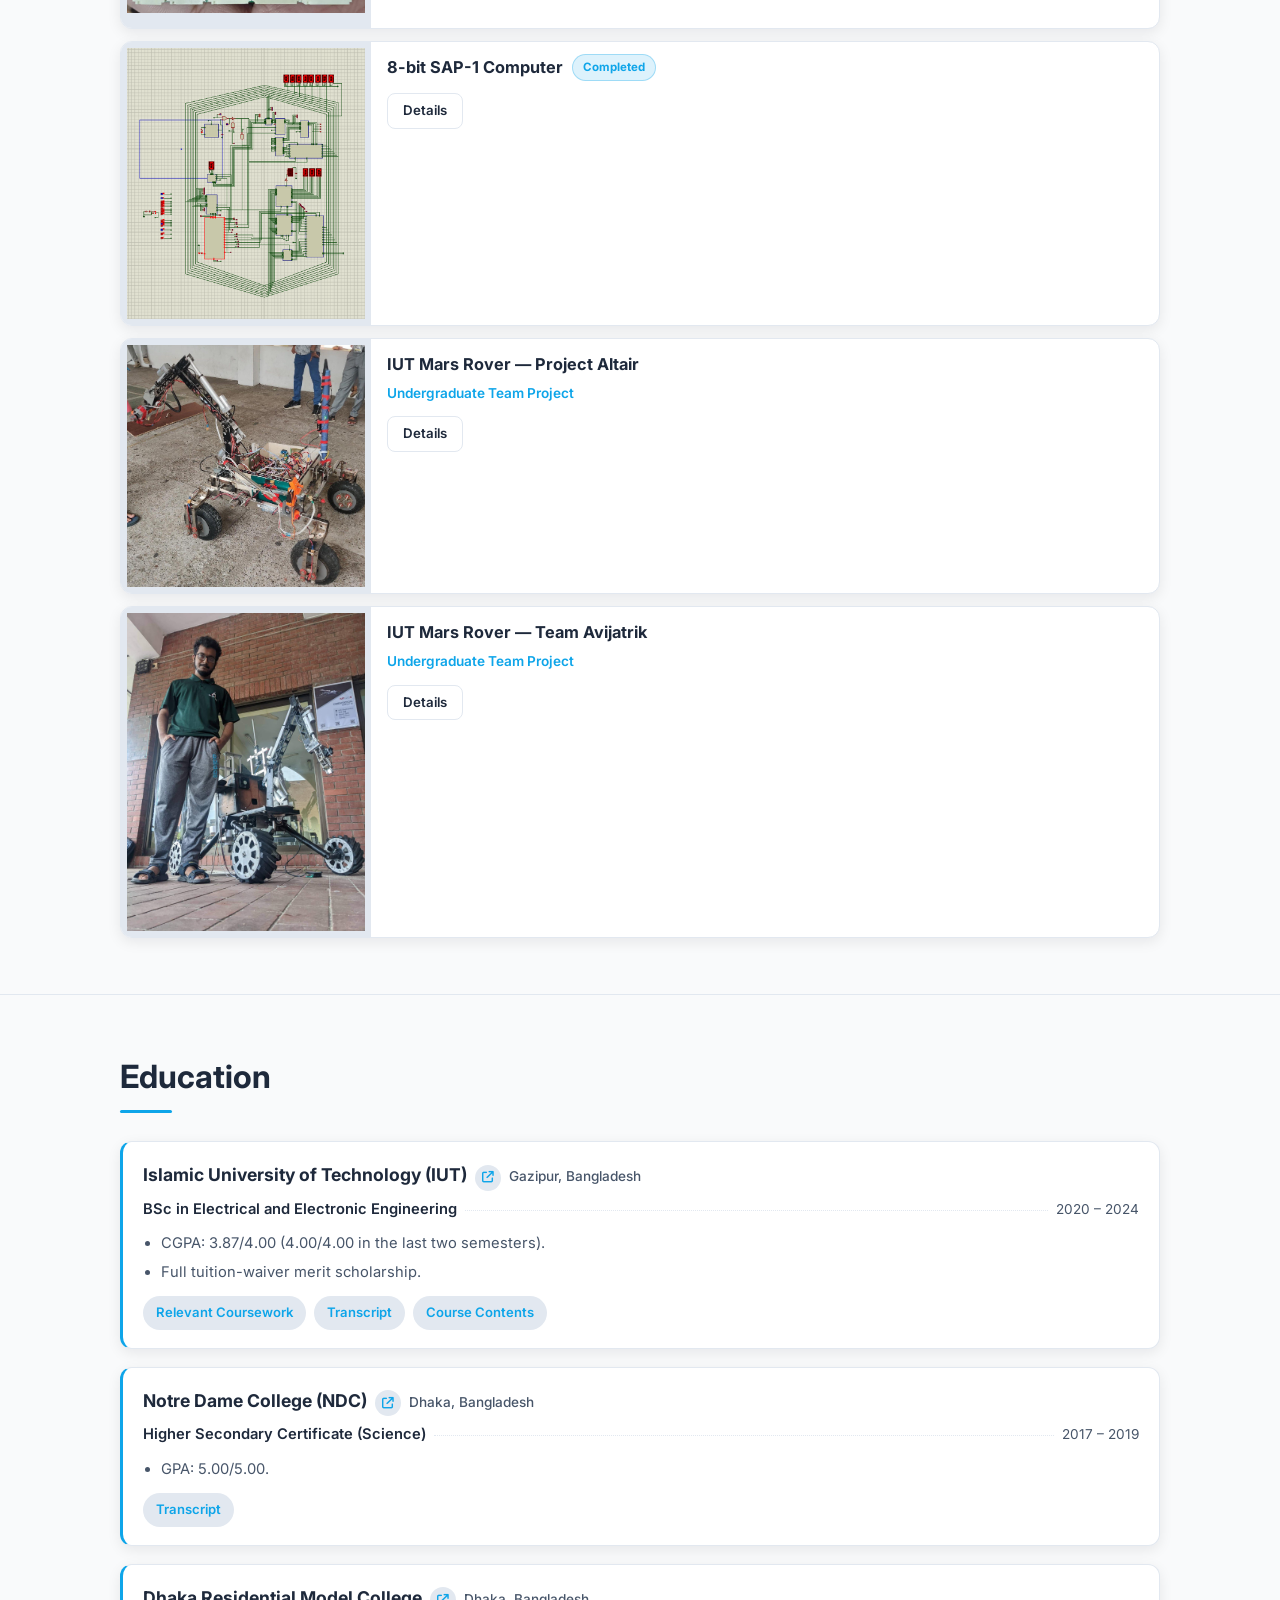
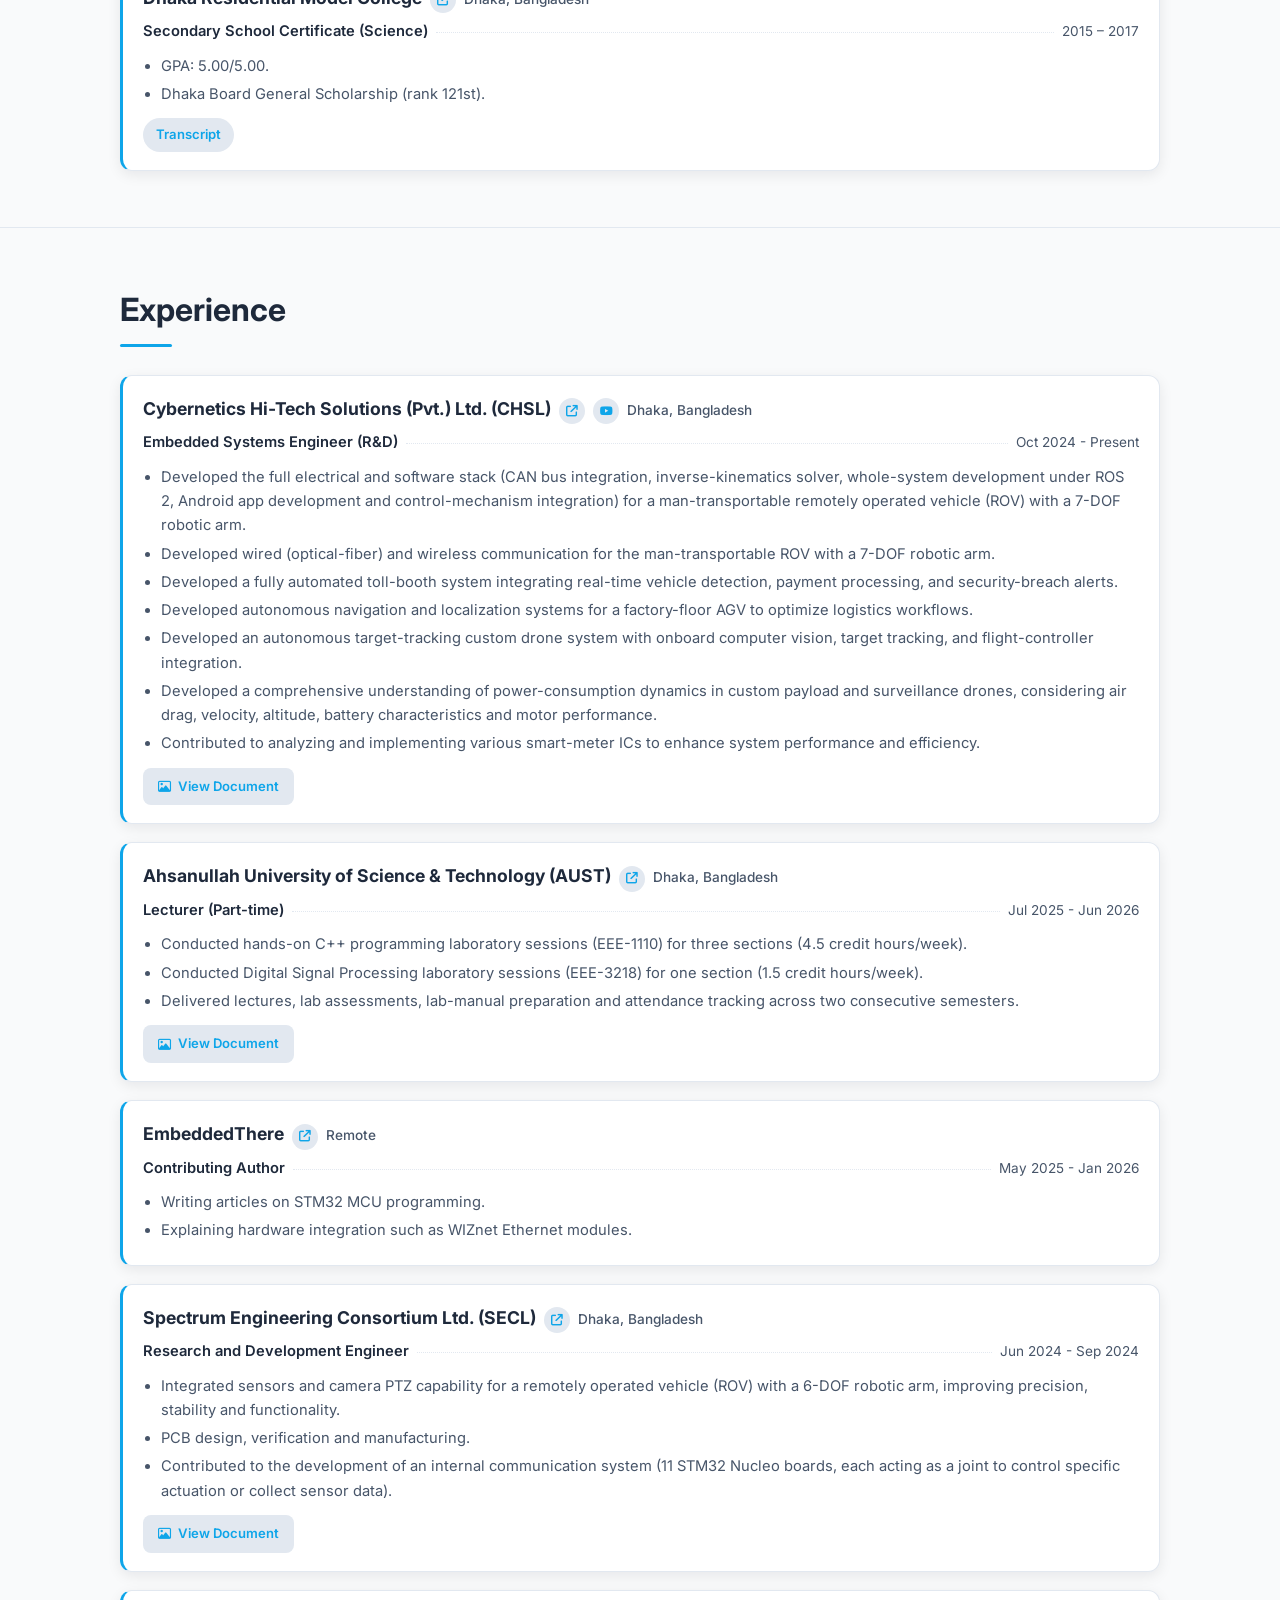
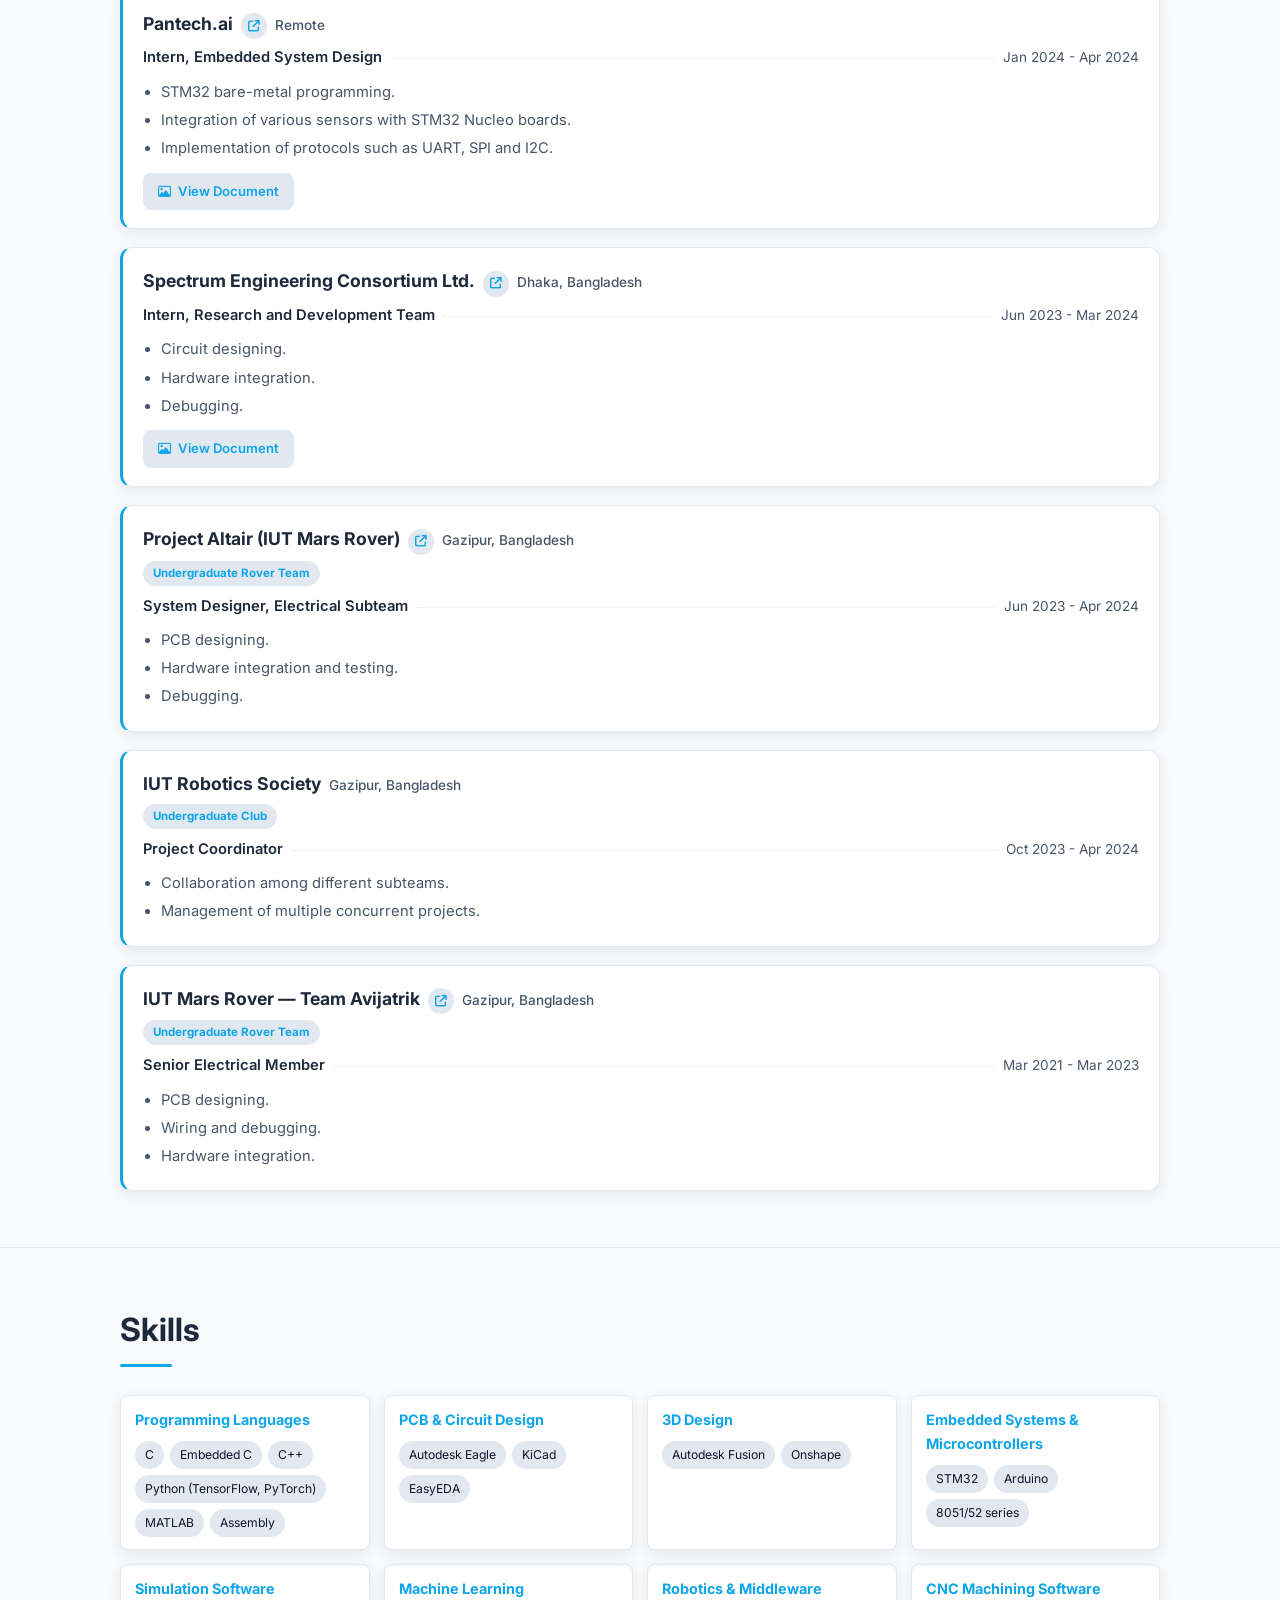
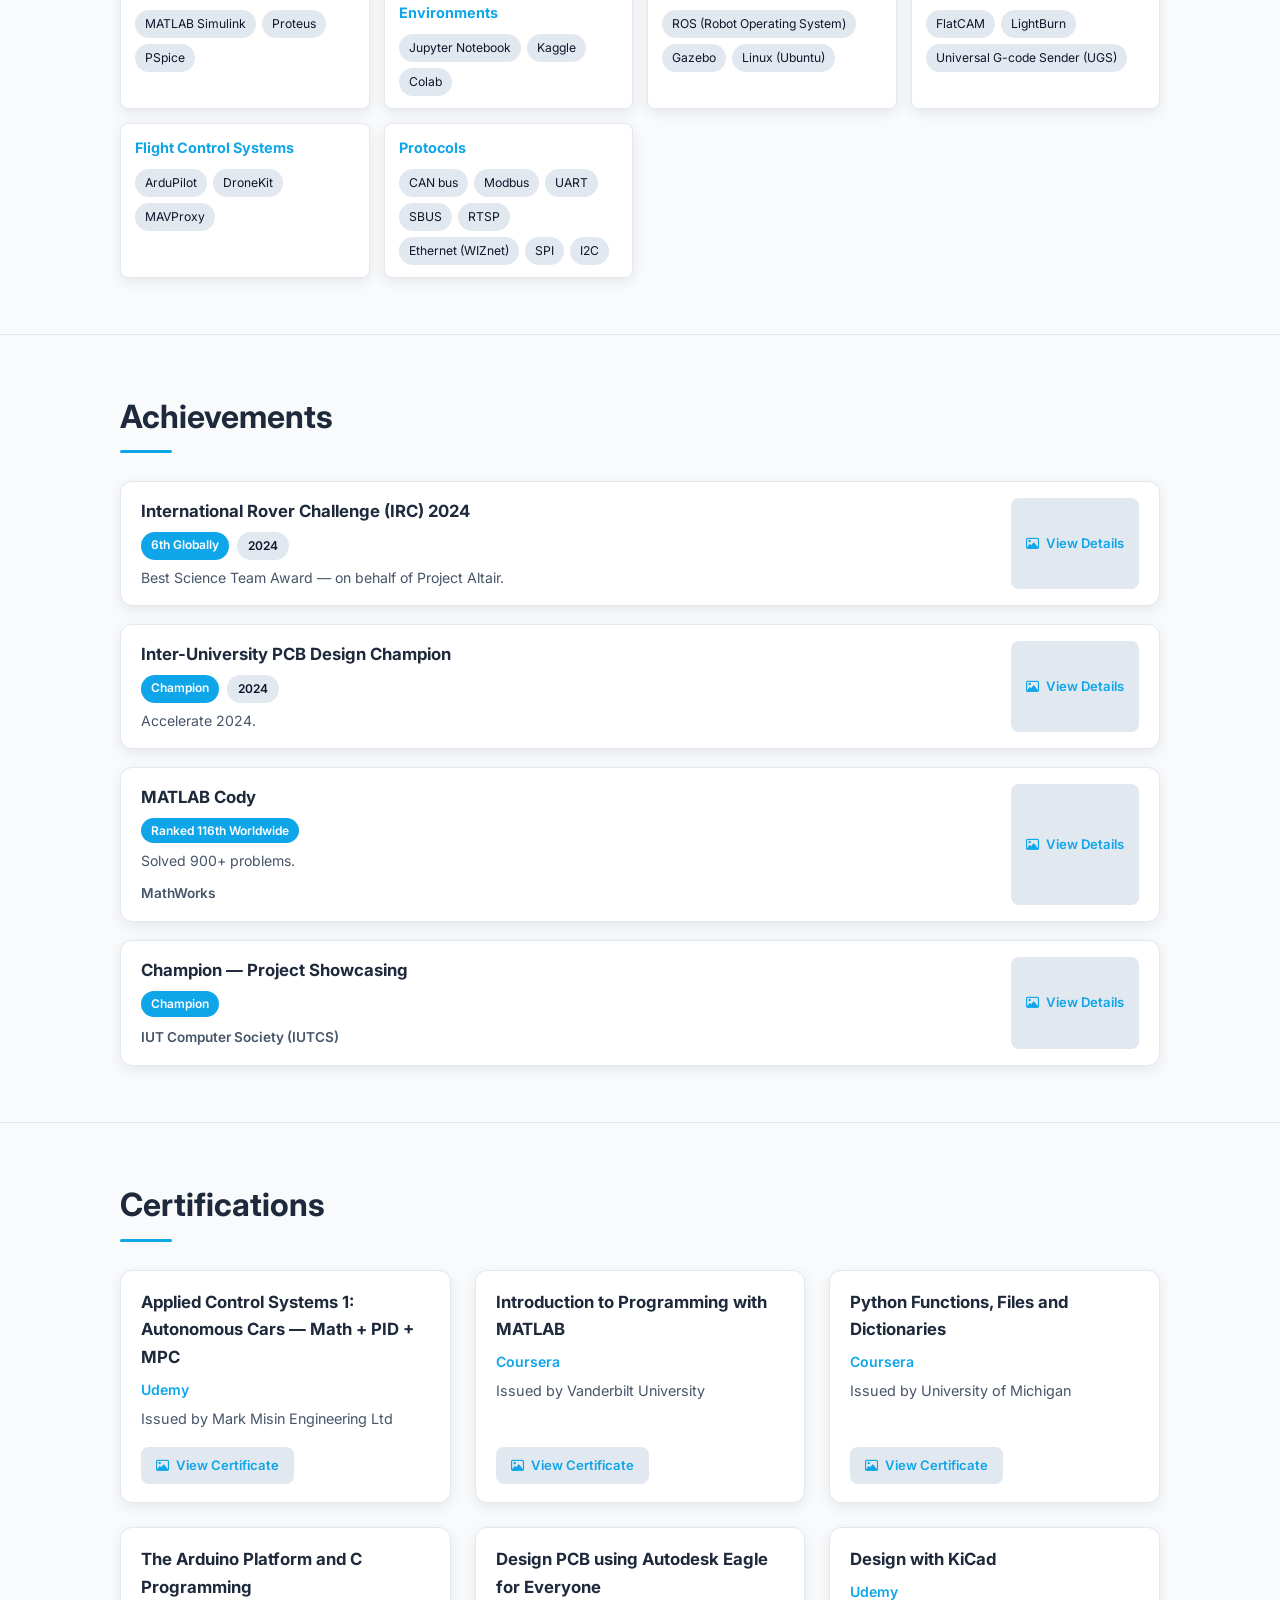
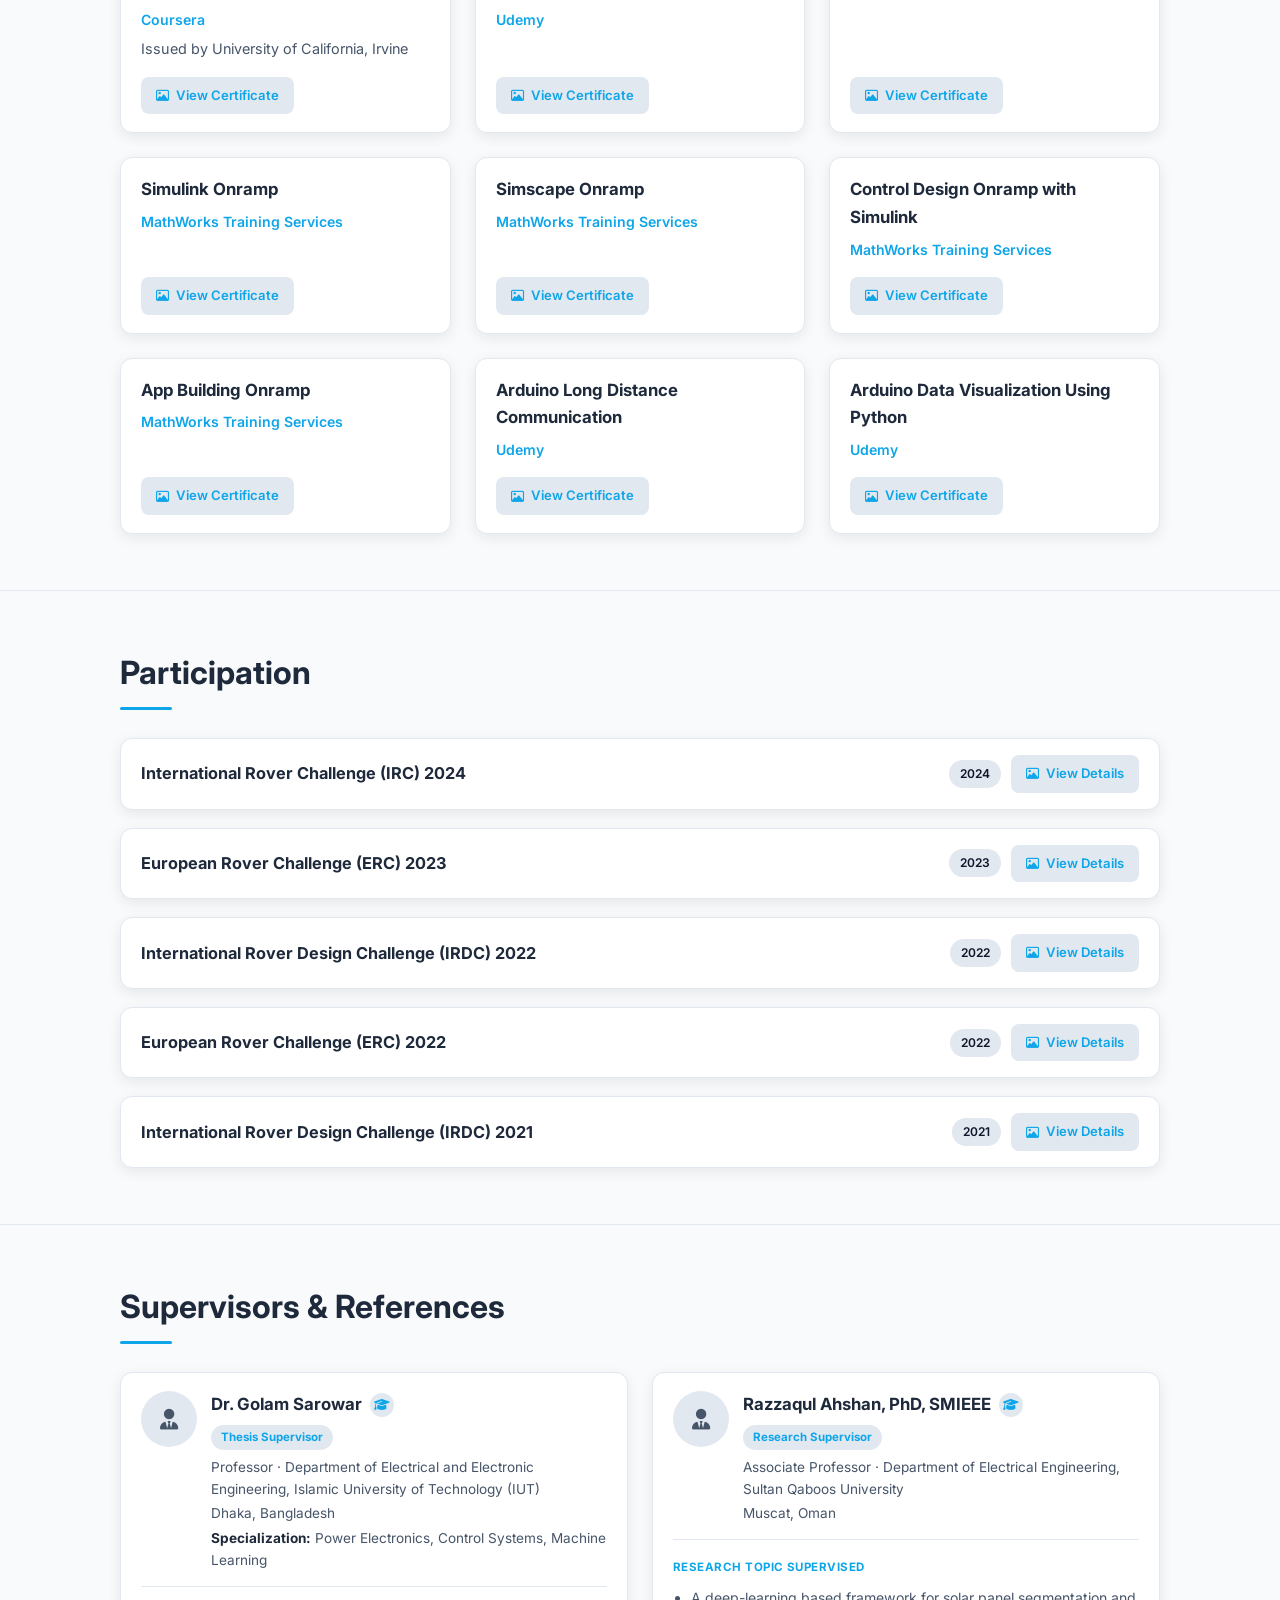
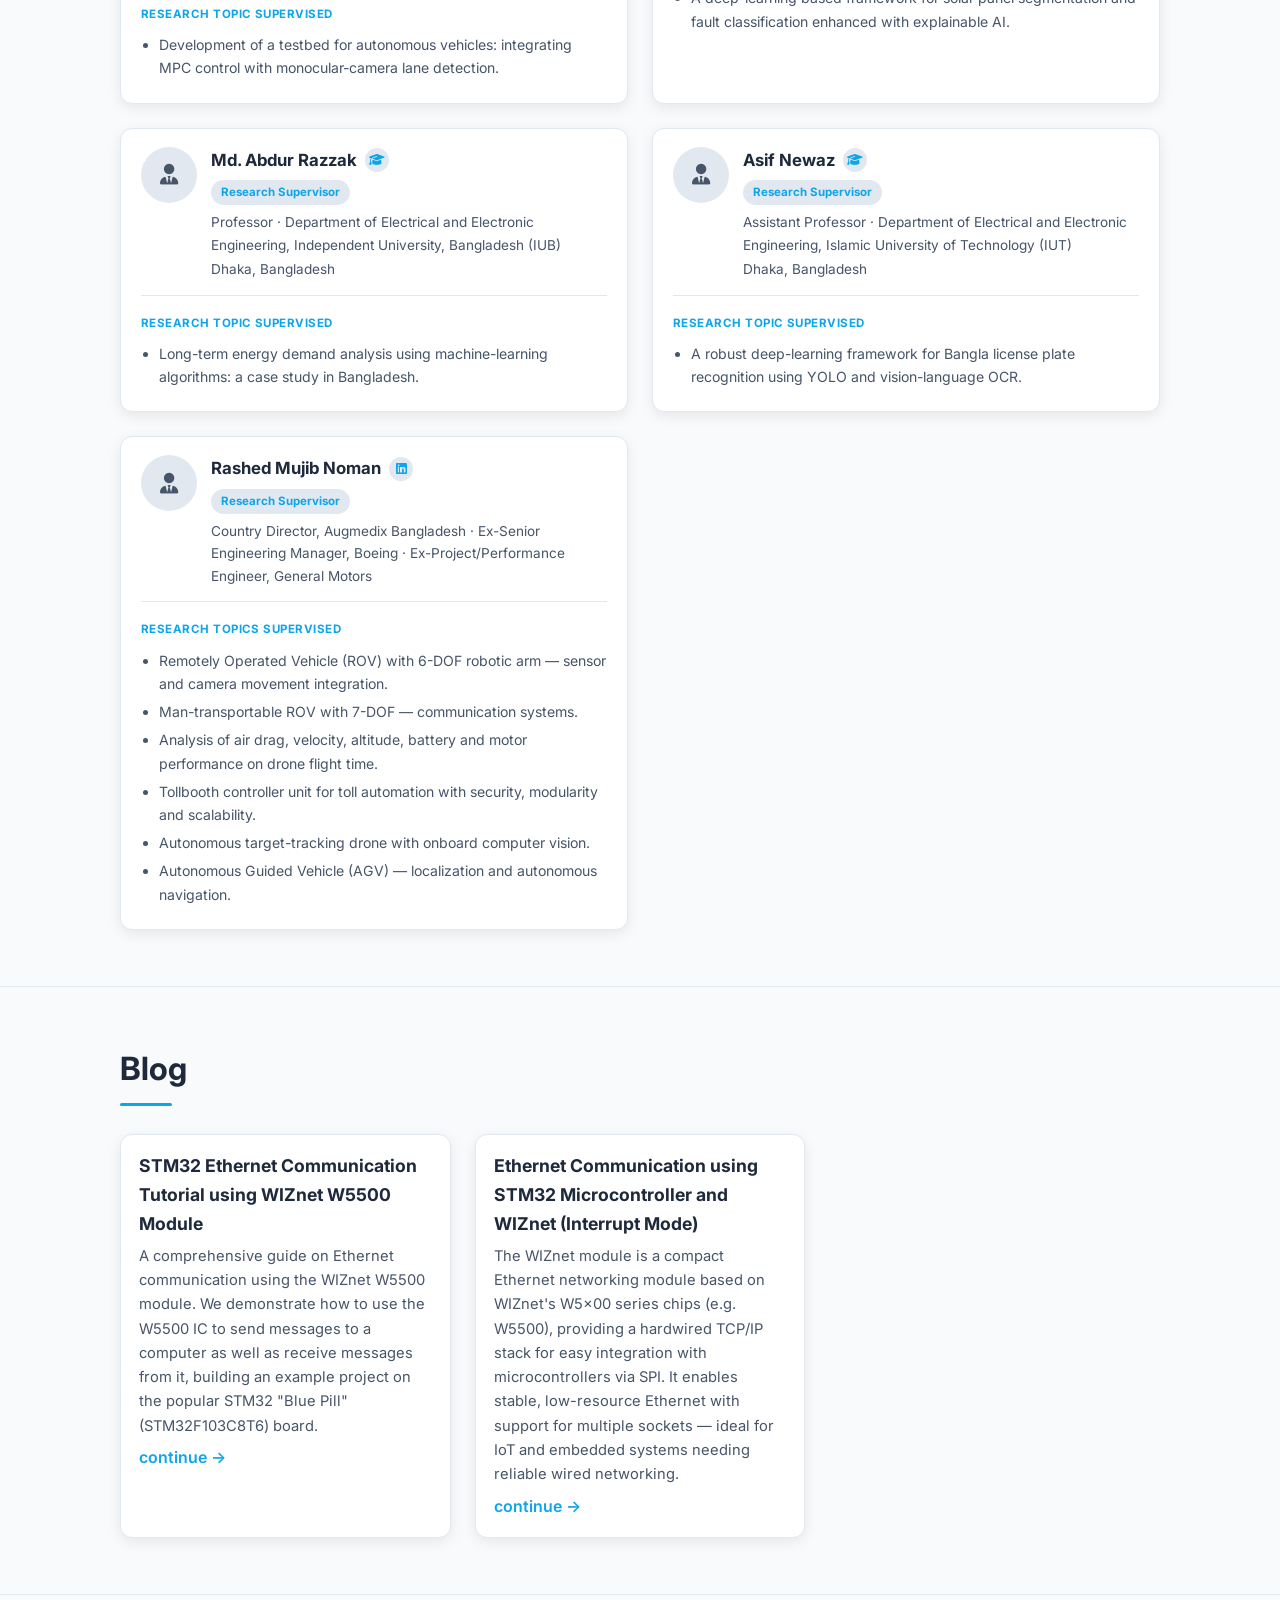
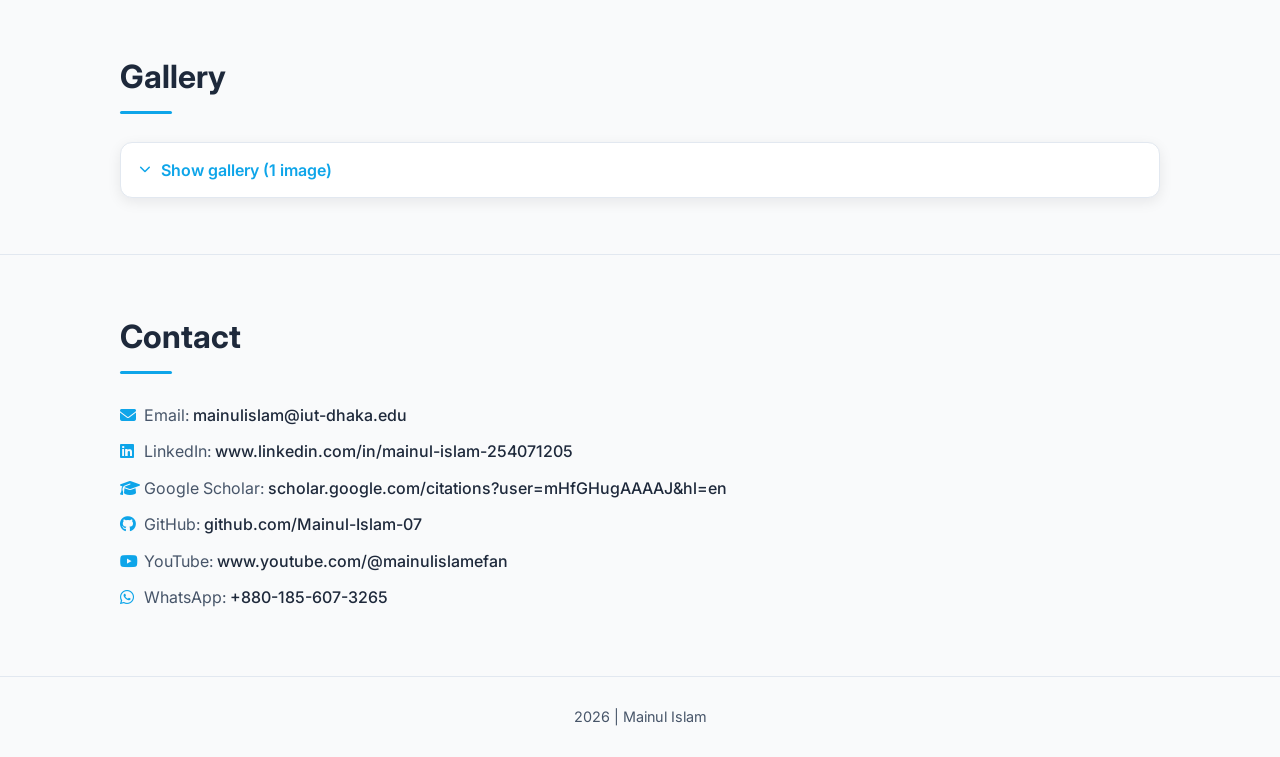
==== commit 2936c385: "test7" ====
--- a/index.html
+++ b/index.html
@@ -38,6 +38,7 @@
                         <a href="#participation">Participation</a>
                         <a href="#supervisors">Supervisors</a>
                         <a href="#blog">Blog</a>
+                        <a href="#gallery">Gallery</a>
                     </div>
                 </div>
                 <a href="#contact">Contact</a>
@@ -66,7 +67,6 @@
                 <div class="hero-buttons">
                     <a id="cv-link" href="#" download class="btn btn-primary">Download CV</a>
                     <a id="research-summary-link" href="#" target="_blank" rel="noopener" class="btn btn-ghost">Research Summary</a>
-                    <a data-bind-mailto href="mailto:" class="btn btn-ghost">Contact Me</a>
                 </div>
             </div>
             <div class="hero-img">
@@ -163,6 +163,14 @@
         </div>
     </section>
 
+    <!-- Gallery -->
+    <section id="gallery" class="section" data-reveal>
+        <div class="container">
+            <h2 class="section-title">Gallery</h2>
+            <div id="gallery-list"></div>
+        </div>
+    </section>
+
     <!-- Contact -->
     <section id="contact" class="section" data-reveal>
         <div class="container">
--- a/assets/css/style.css
+++ b/assets/css/style.css
@@ -295,7 +295,8 @@
 
 .hero-summary {
     color: var(--muted);
-    max-width: 60ch;
+    max-width: 62ch;
+    white-space: pre-line;
 }
 
 .hero-summary.clamp {
@@ -1398,6 +1399,83 @@
     font-size: 0.78rem;
     color: var(--muted);
     font-weight: 600;
+}
+
+/* ==========================================================================
+   Gallery (collapsible)
+   ========================================================================== */
+.gallery-dropdown {
+    border: 1px solid var(--border);
+    border-radius: var(--radius);
+    background: var(--card);
+    box-shadow: var(--shadow);
+    overflow: hidden;
+}
+
+.gallery-dropdown > summary {
+    cursor: pointer;
+    padding: 14px 18px;
+    font-weight: 600;
+    color: var(--primary);
+    list-style: none;
+    display: flex;
+    align-items: center;
+    gap: 10px;
+    user-select: none;
+}
+
+.gallery-dropdown > summary::-webkit-details-marker {
+    display: none;
+}
+
+.gallery-dropdown > summary::before {
+    content: "\f078";
+    font-family: "Font Awesome 6 Free";
+    font-weight: 900;
+    font-size: 0.72rem;
+    transition: transform 0.2s;
+}
+
+.gallery-dropdown[open] > summary::before {
+    transform: rotate(180deg);
+}
+
+.site-gallery {
+    display: grid;
+    grid-template-columns: repeat(auto-fill, minmax(220px, 1fr));
+    gap: 16px;
+    padding: 4px 18px 18px;
+}
+
+.site-gallery .gallery-item {
+    margin: 0;
+}
+
+.site-gallery .gallery-item a {
+    display: block;
+    overflow: hidden;
+    border-radius: var(--radius-sm);
+    border: 1px solid var(--border);
+}
+
+.site-gallery .gallery-item img {
+    width: 100%;
+    aspect-ratio: 4 / 3;
+    object-fit: cover;
+    display: block;
+    transition: transform 0.25s;
+}
+
+.site-gallery .gallery-item a:hover img {
+    transform: scale(1.05);
+}
+
+.site-gallery .gallery-item figcaption {
+    margin-top: 7px;
+    font-size: 0.82rem;
+    color: var(--muted);
+    text-align: center;
+    line-height: 1.35;
 }
 
 /* ==========================================================================
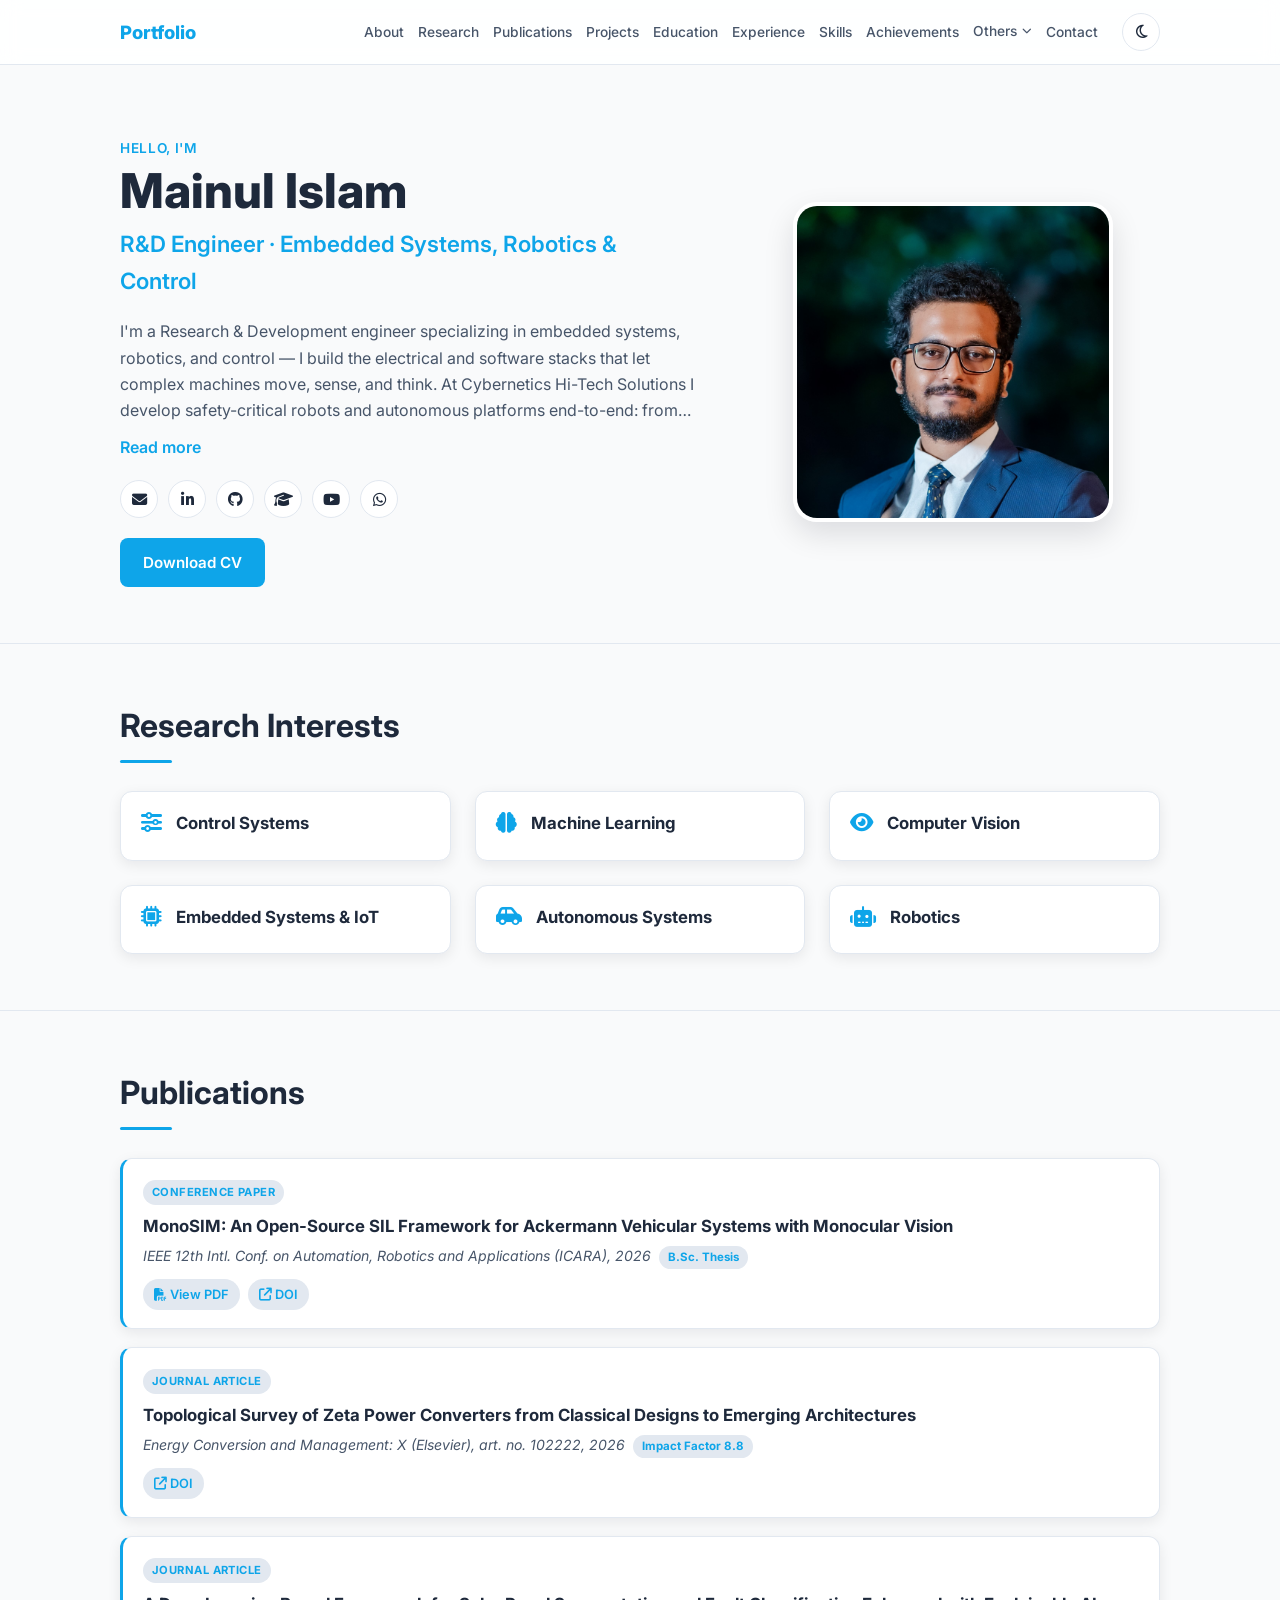
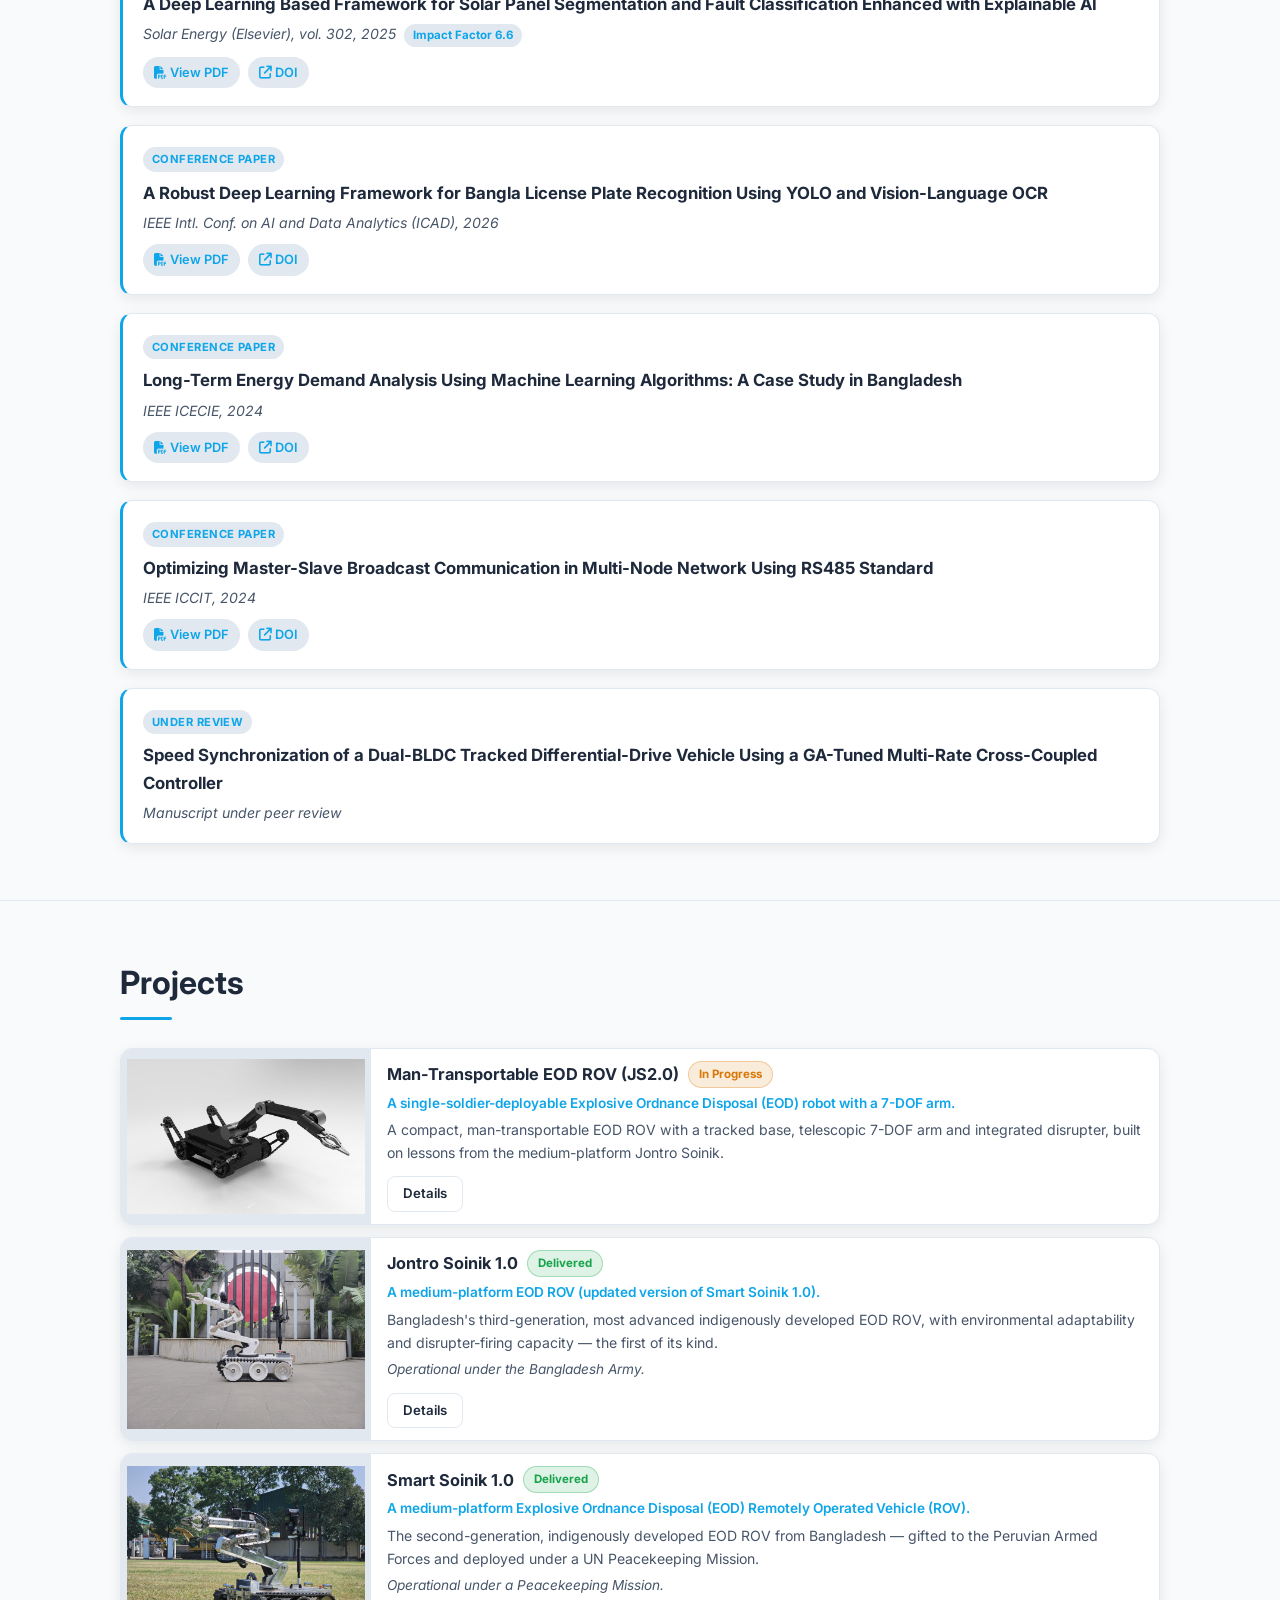
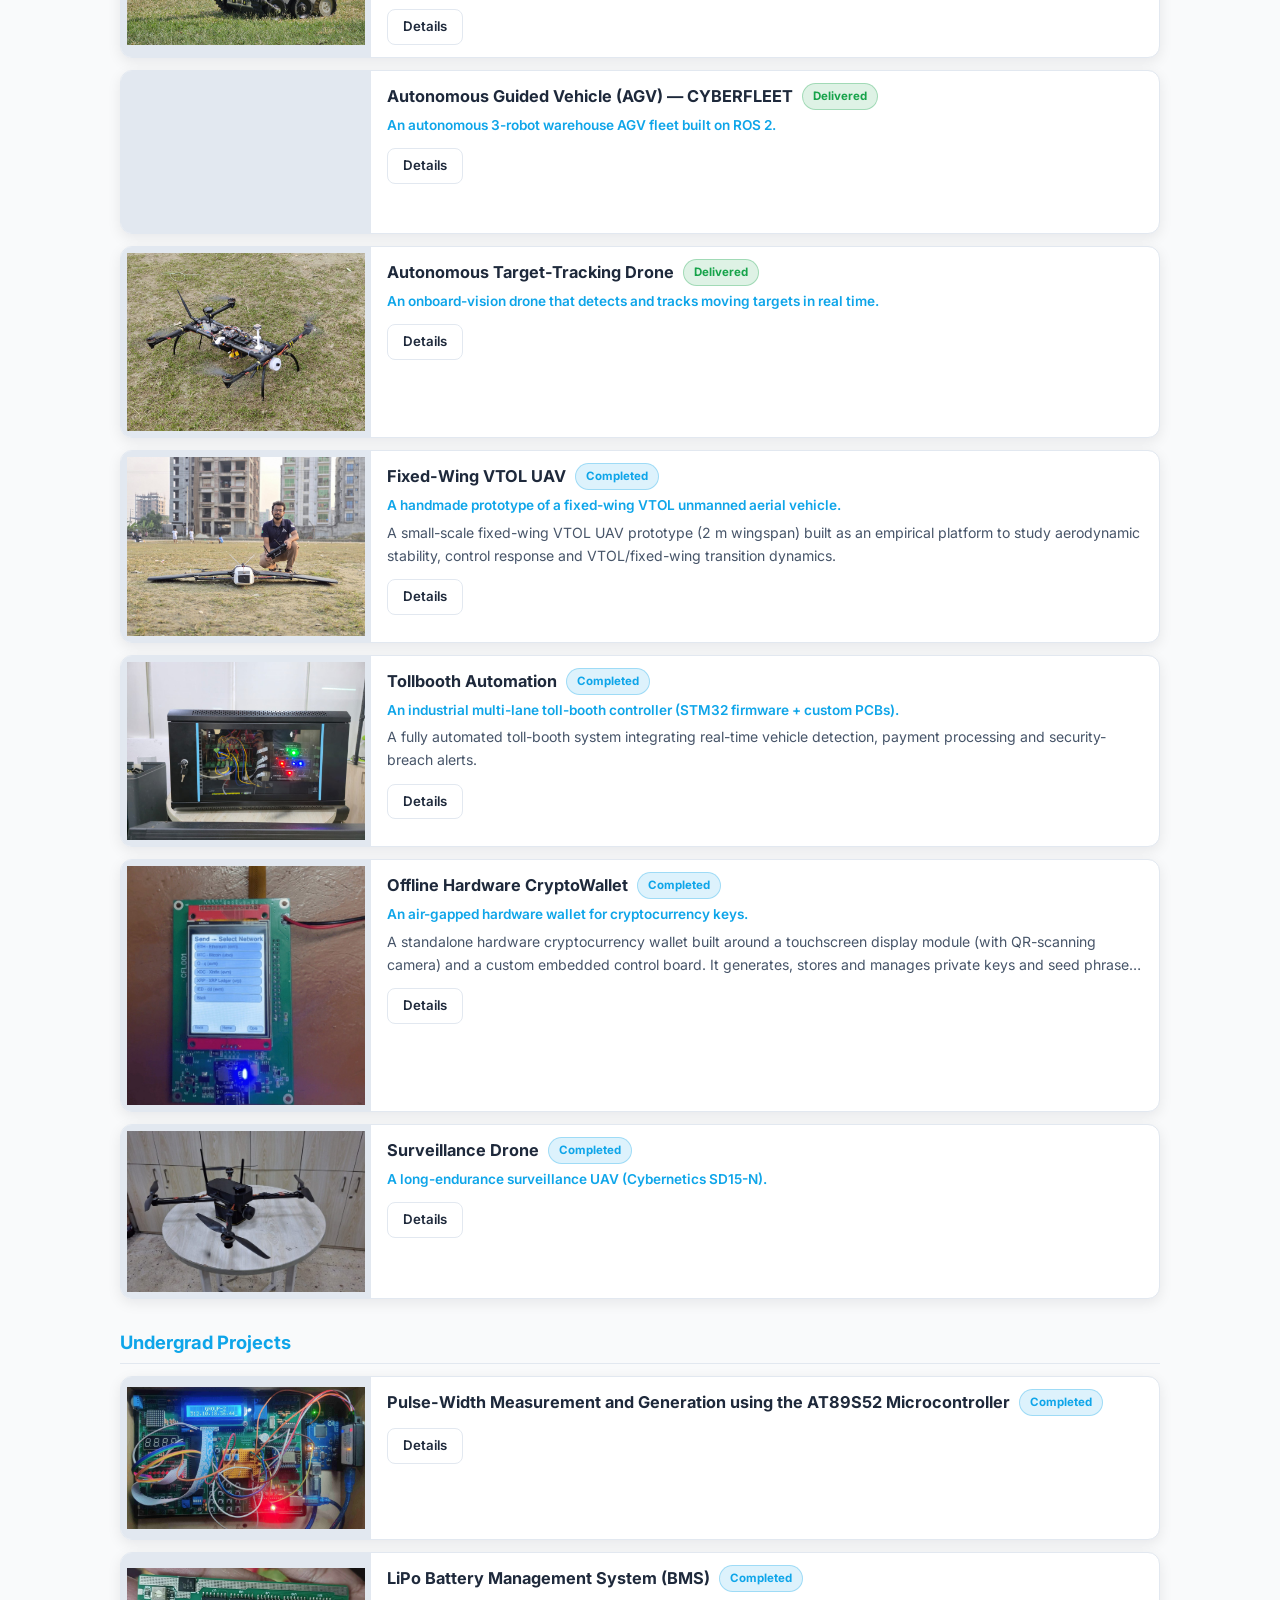
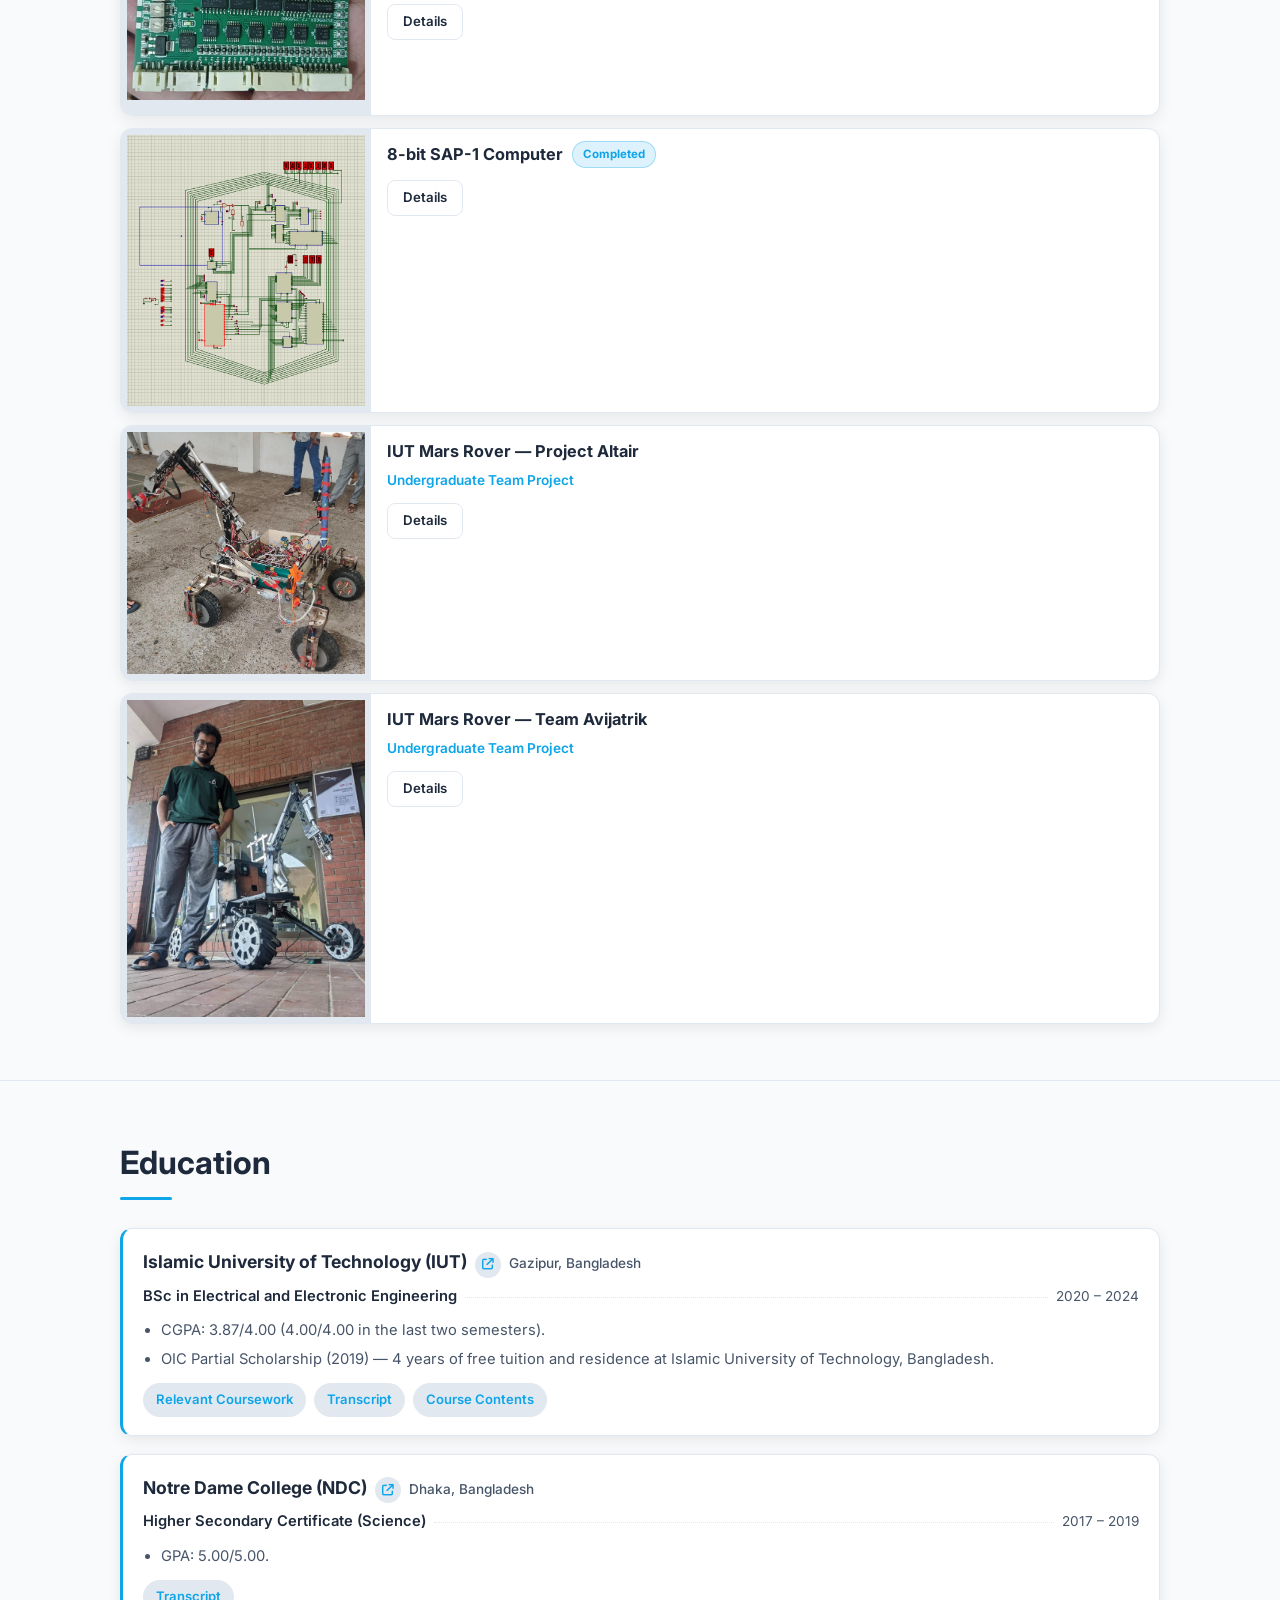
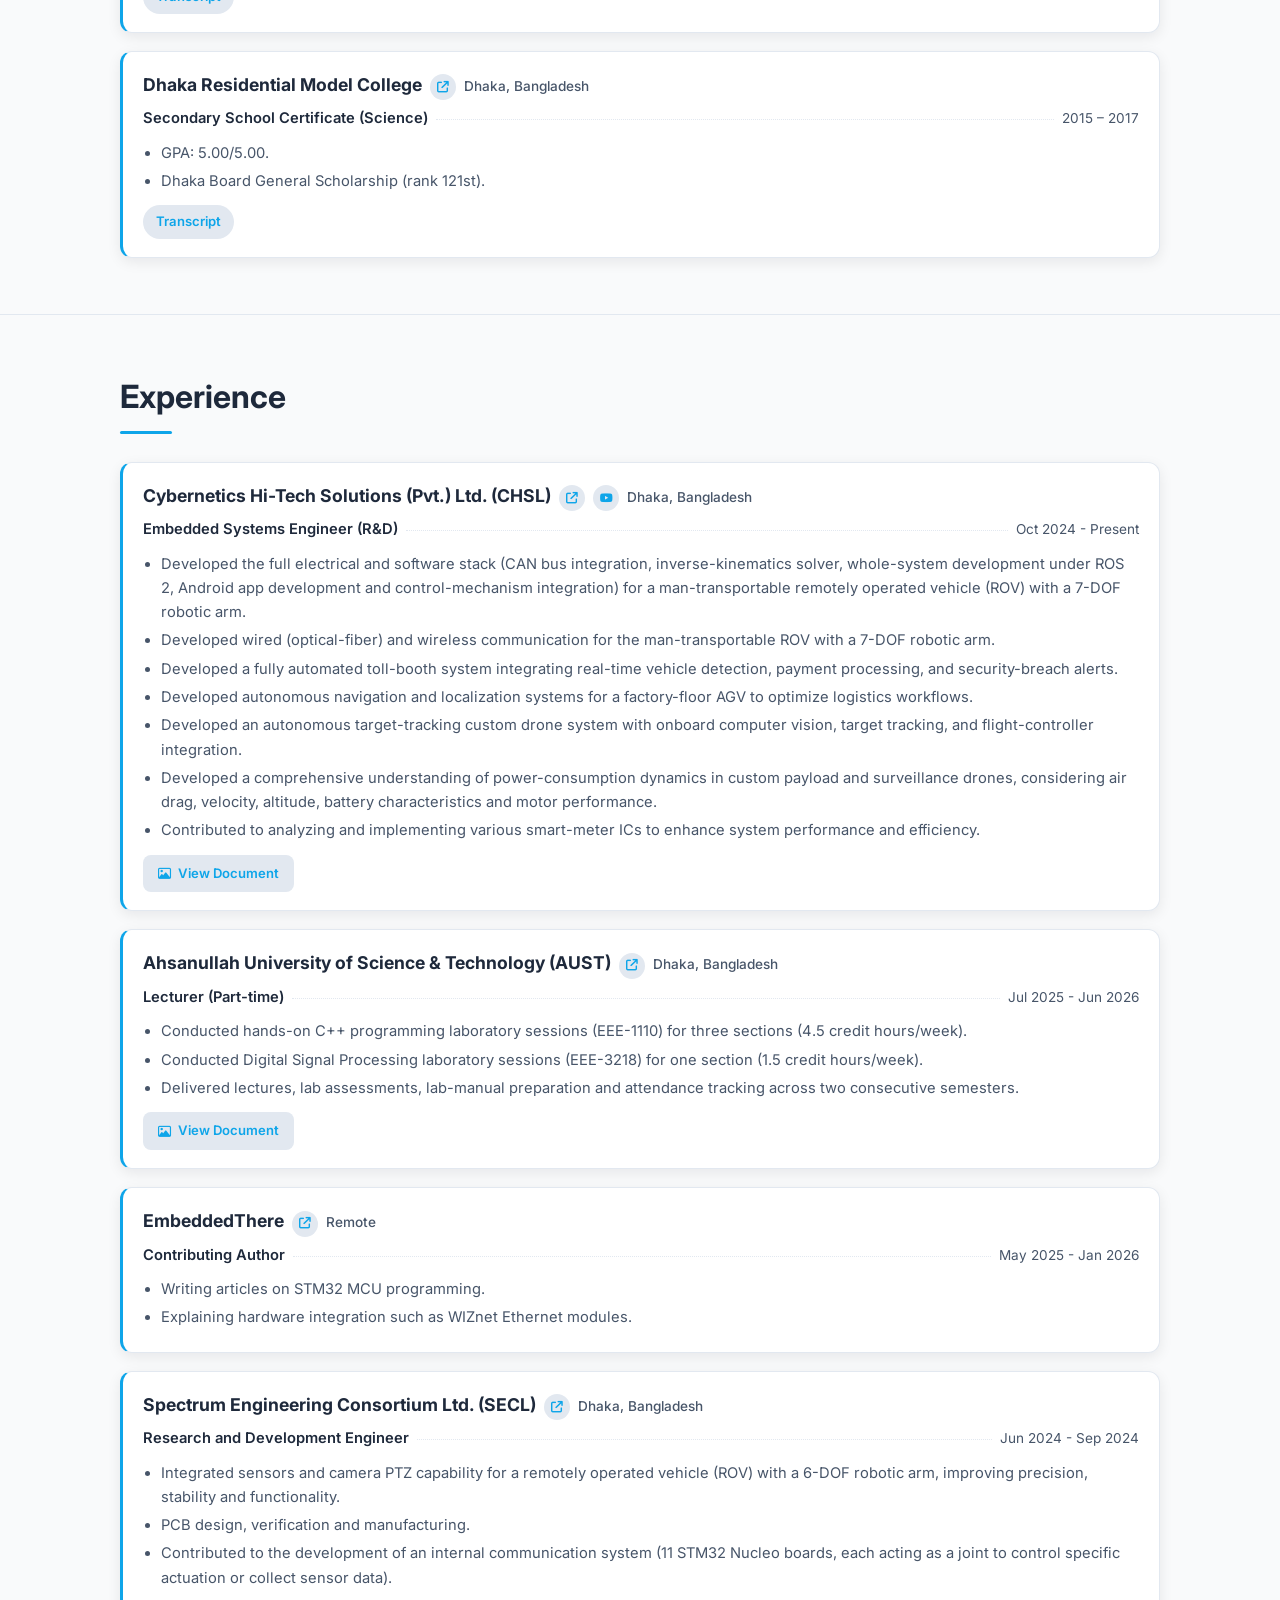
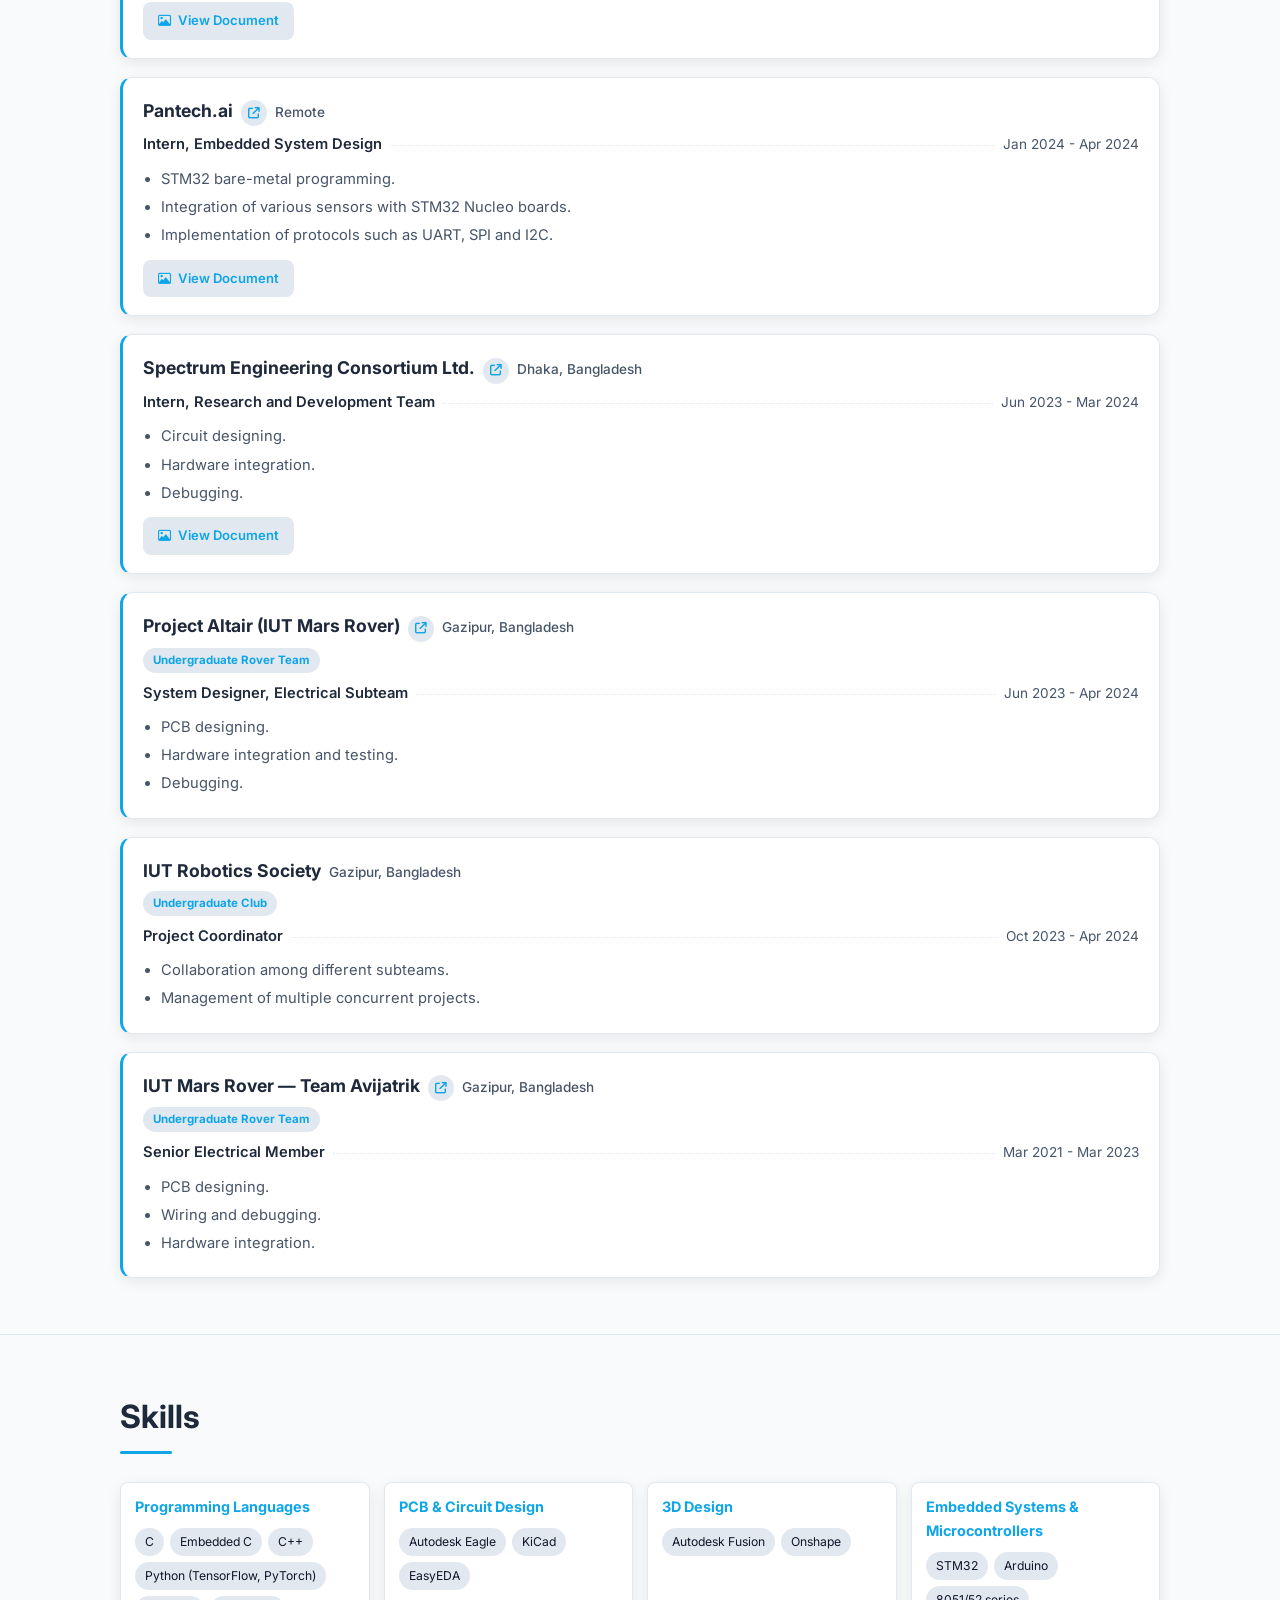
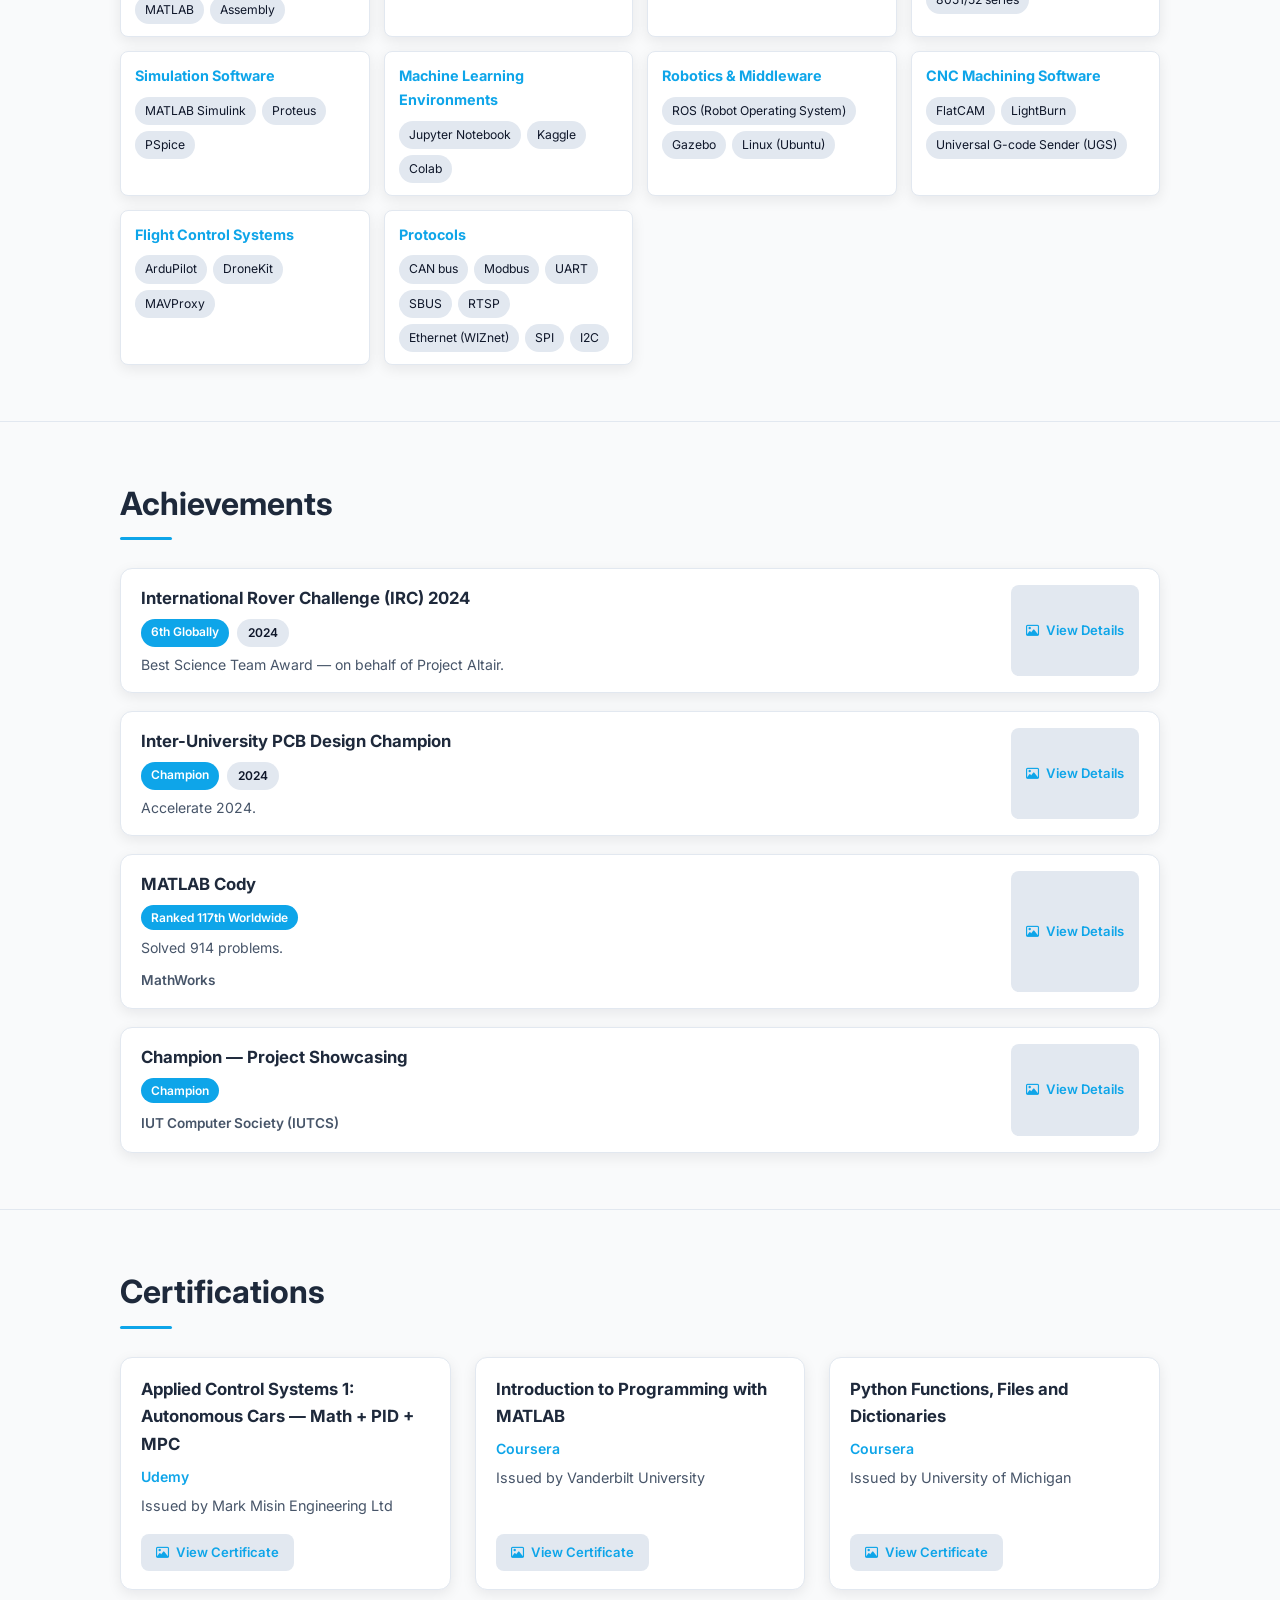
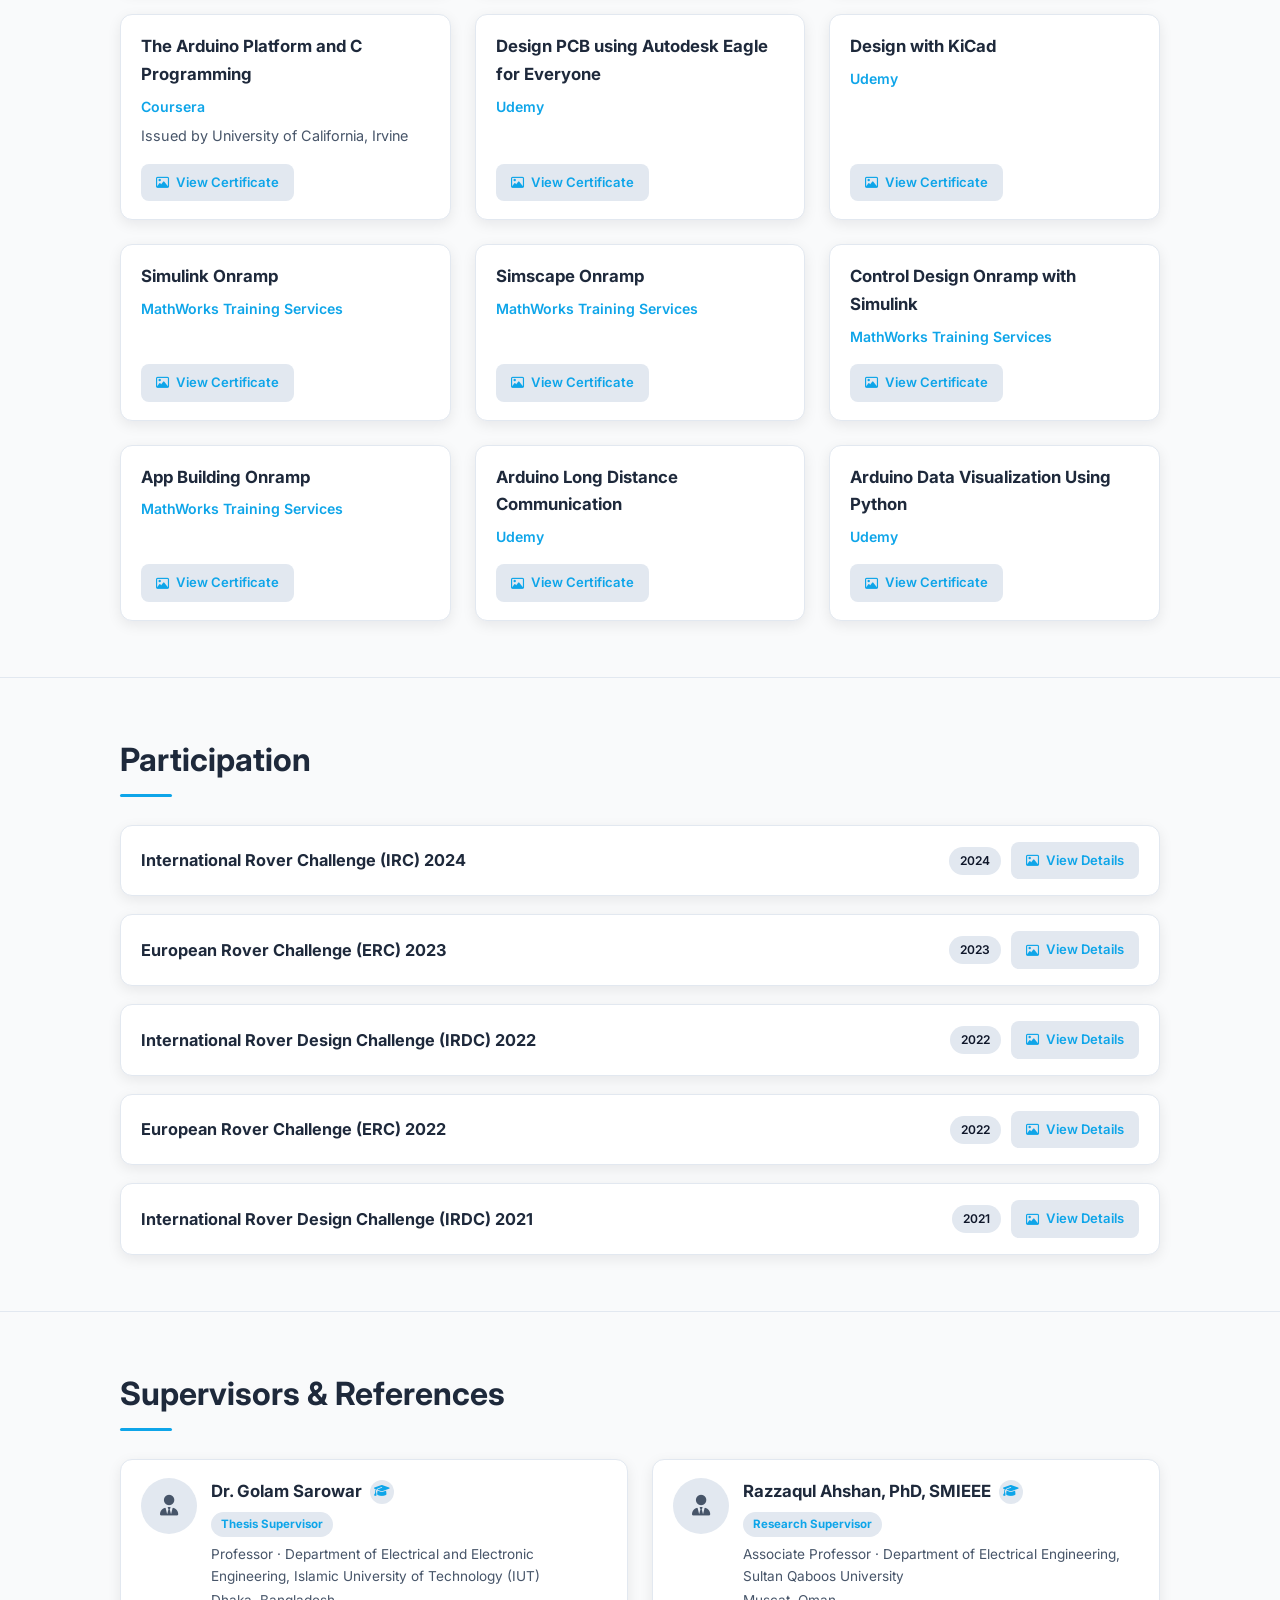
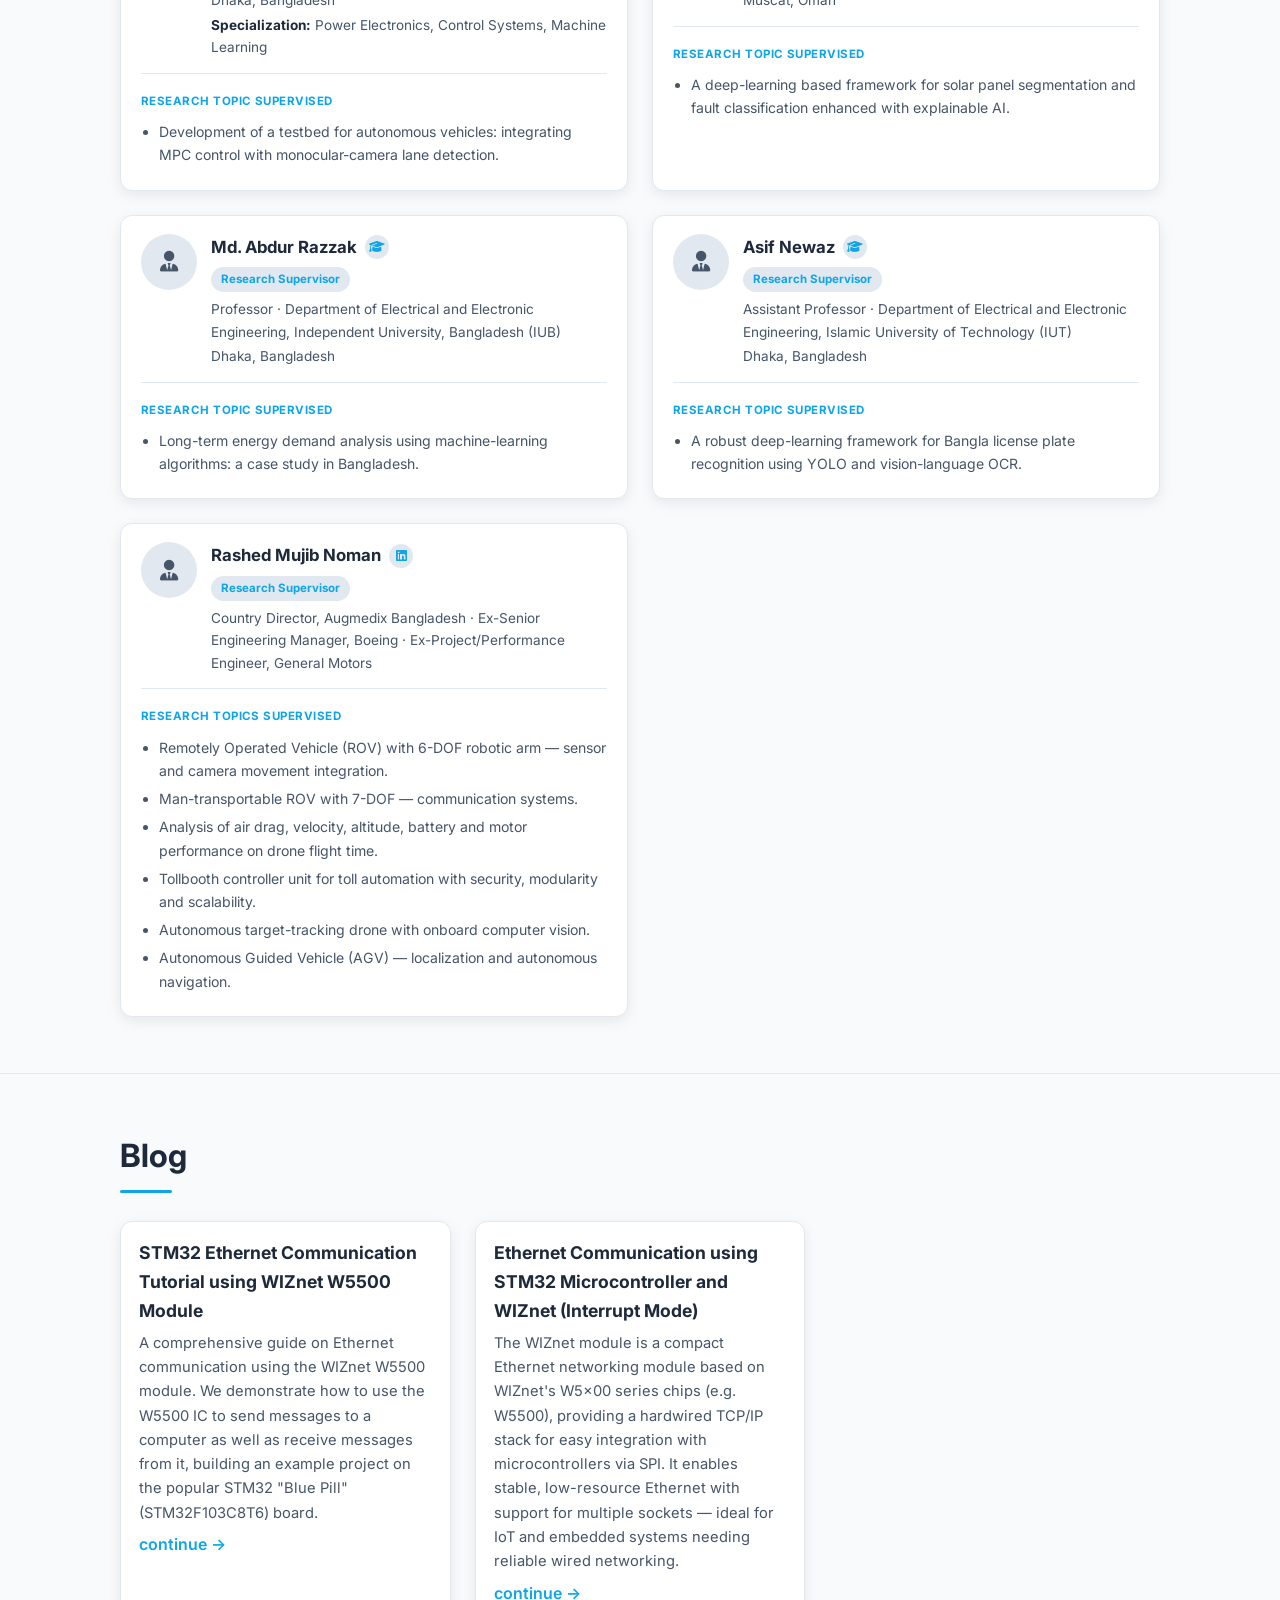
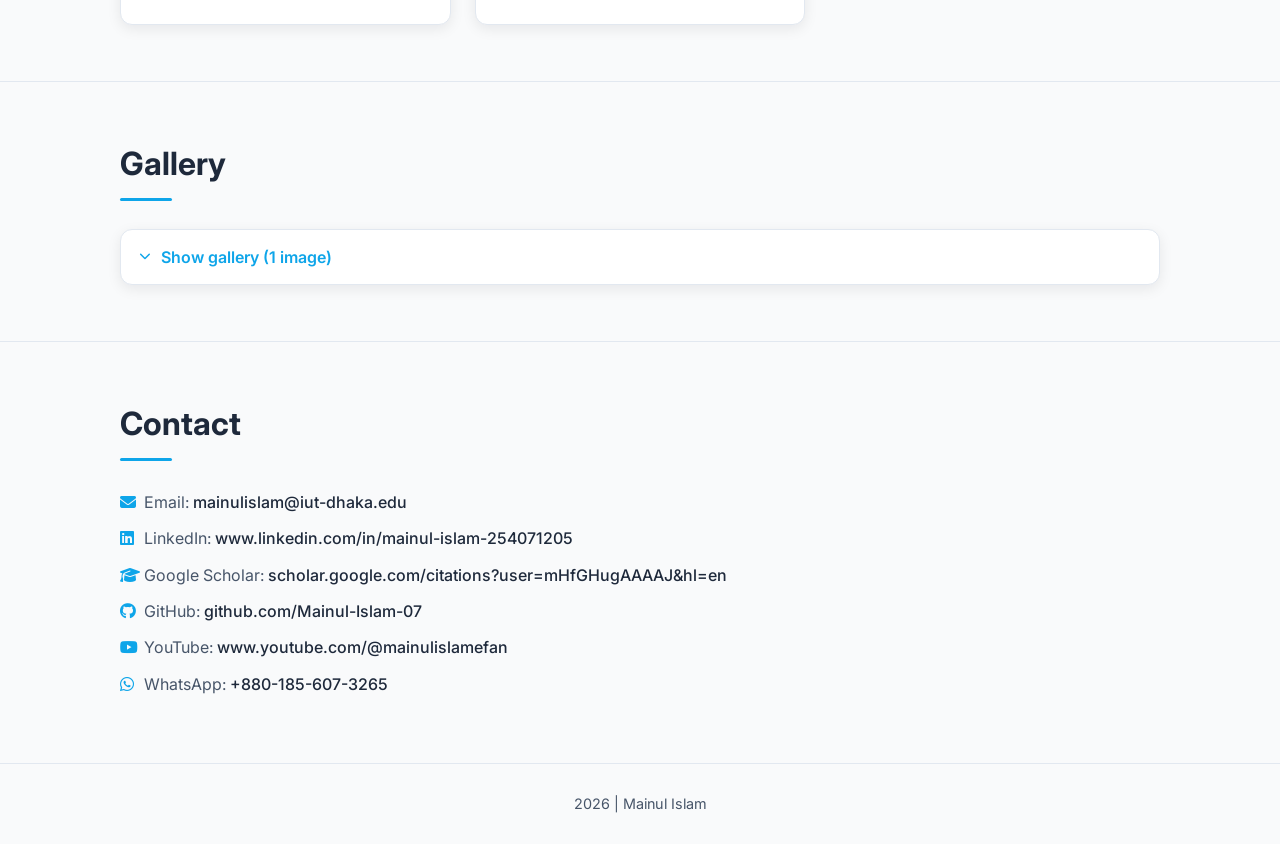
==== commit fc81a4a9: "test14" ====
--- a/index.html
+++ b/index.html
@@ -66,7 +66,6 @@
                 <div class="hero-social" id="hero-social"></div>
                 <div class="hero-buttons">
                     <a id="cv-link" href="#" download class="btn btn-primary">Download CV</a>
-                    <a id="research-summary-link" href="#" target="_blank" rel="noopener" class="btn btn-ghost">Research Summary</a>
                 </div>
             </div>
             <div class="hero-img">
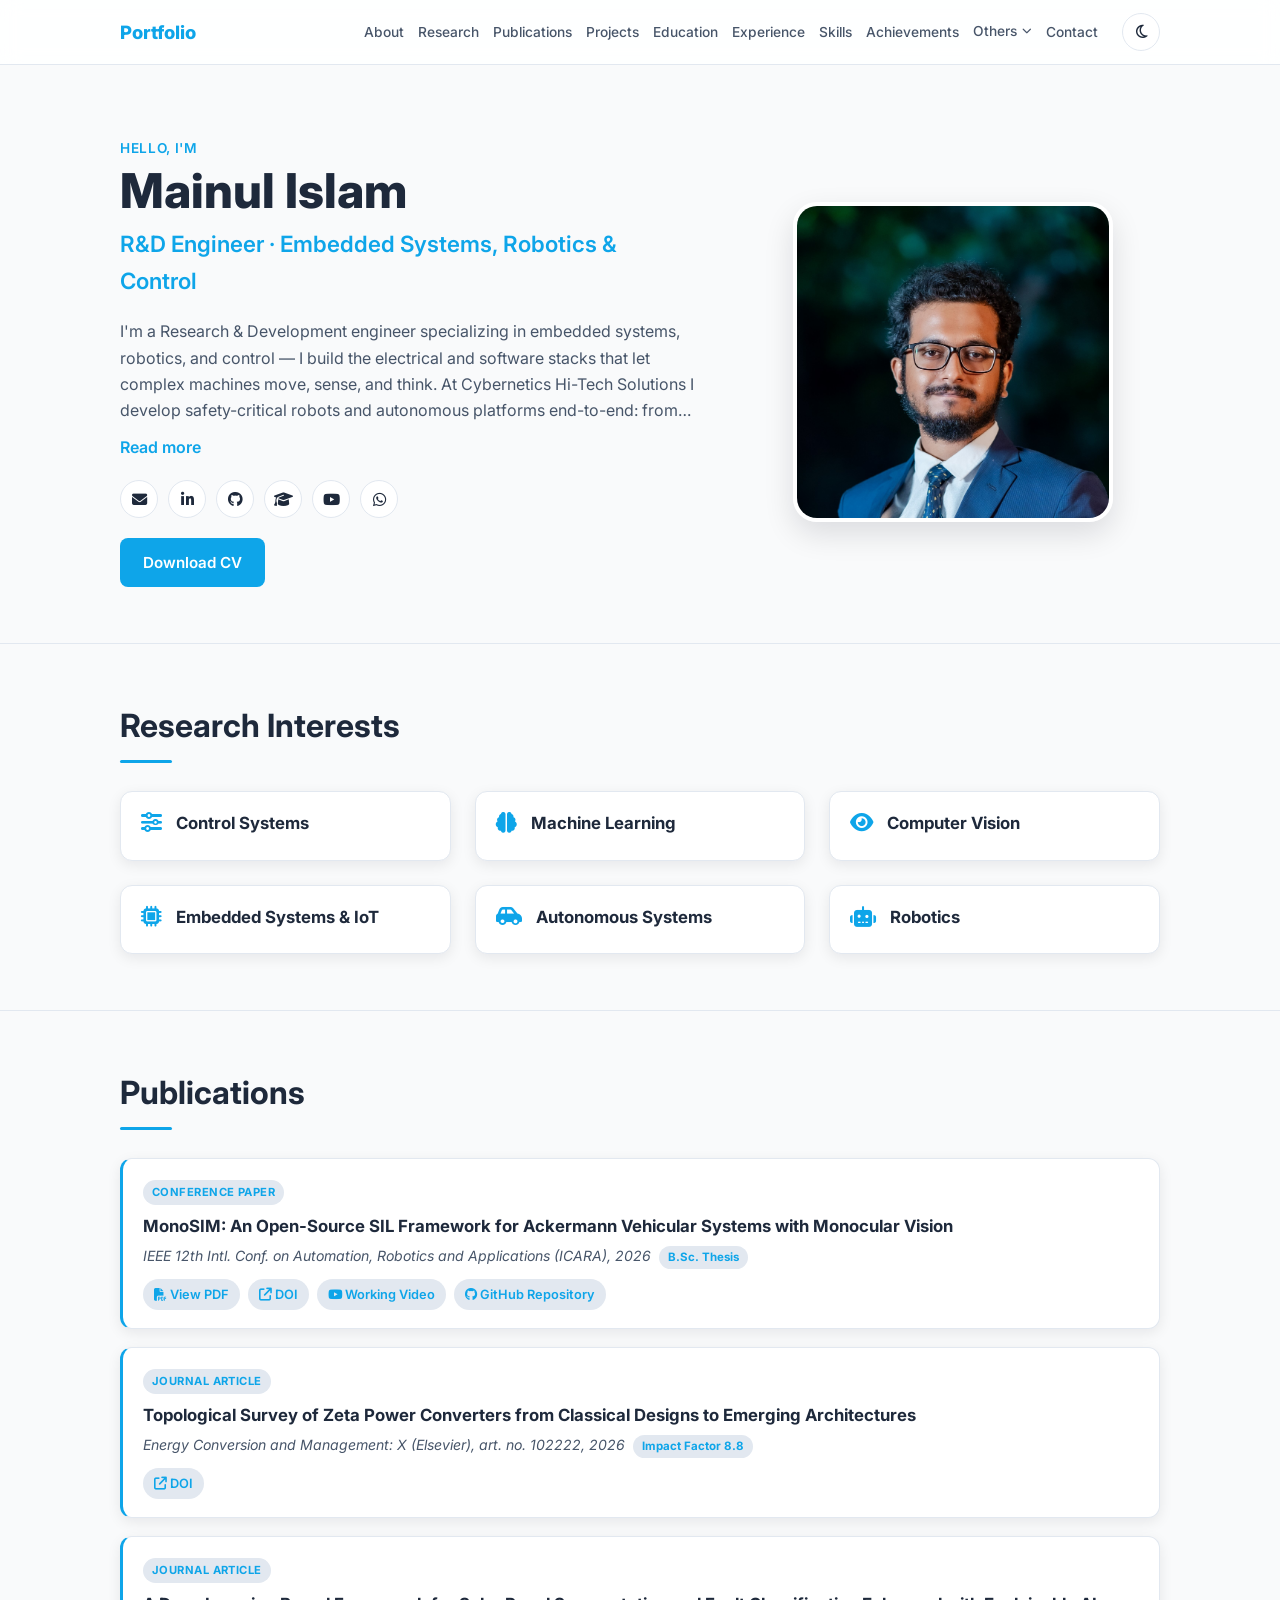
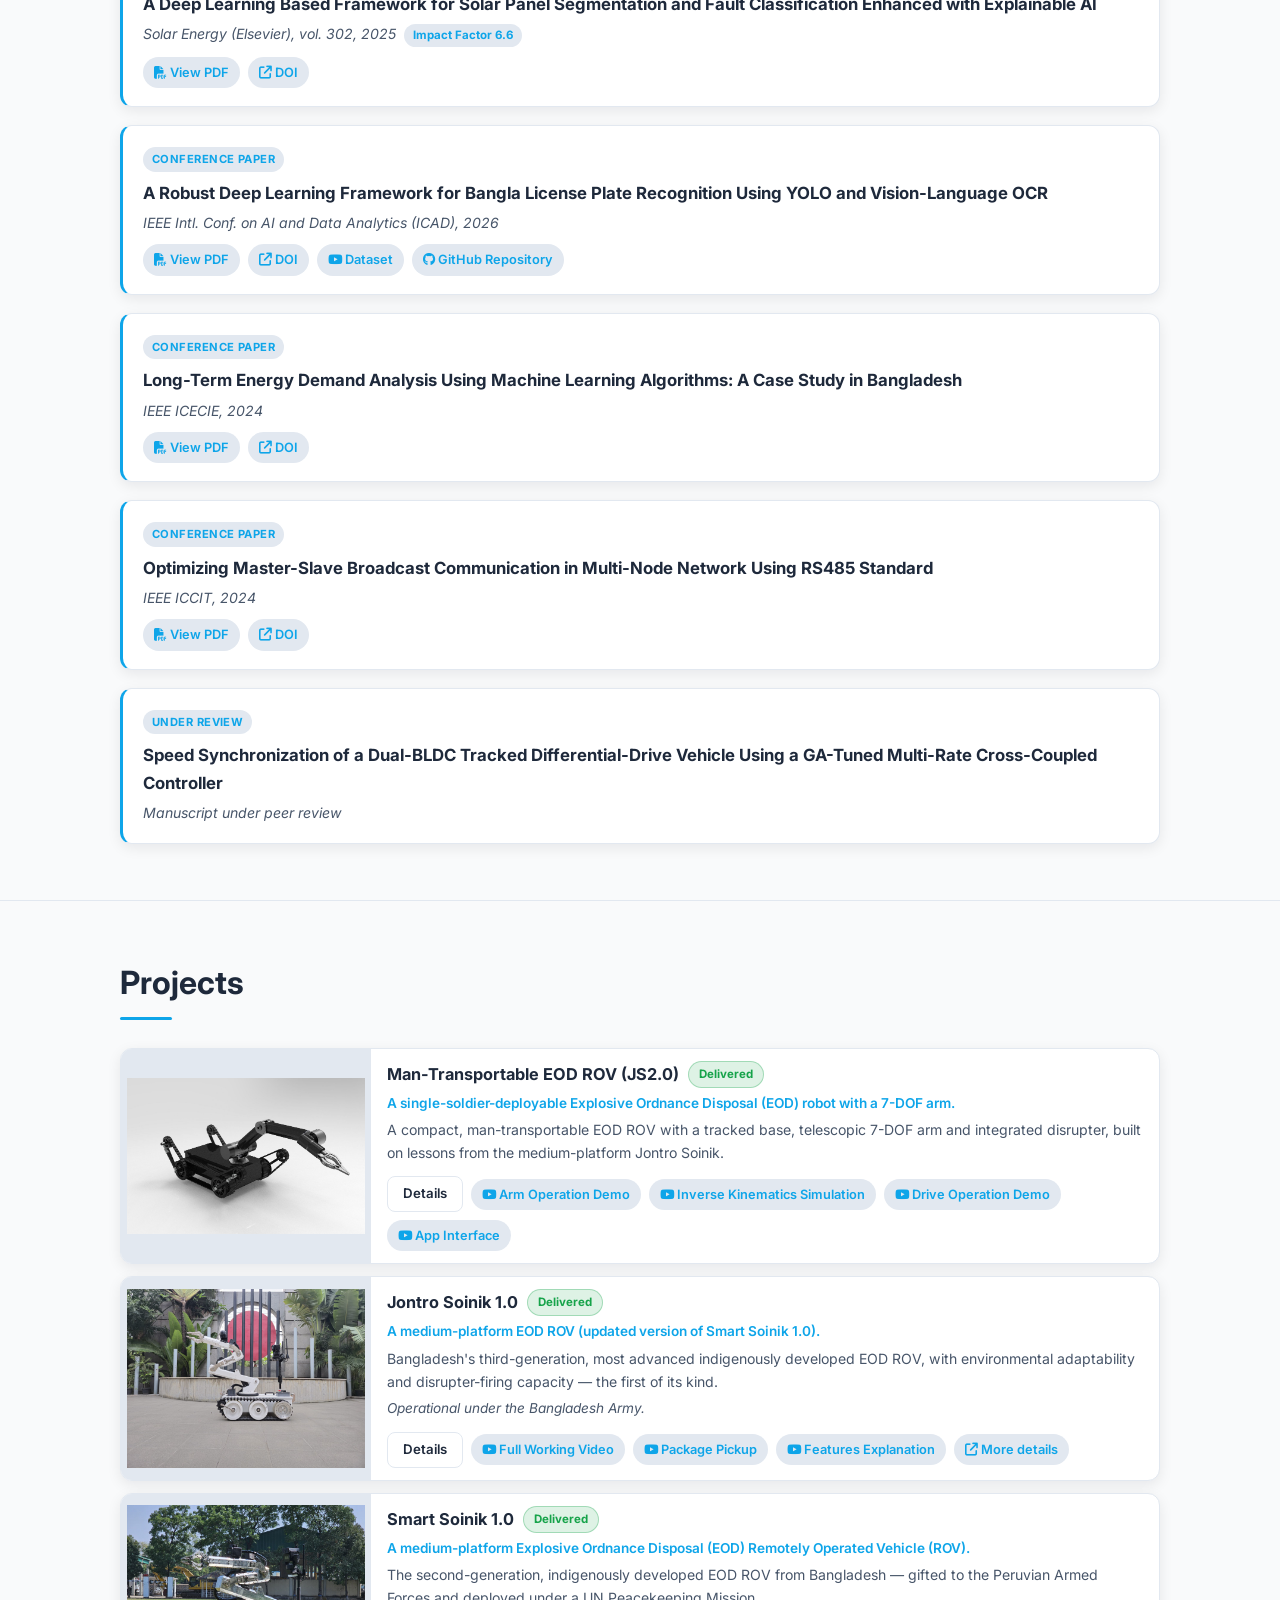
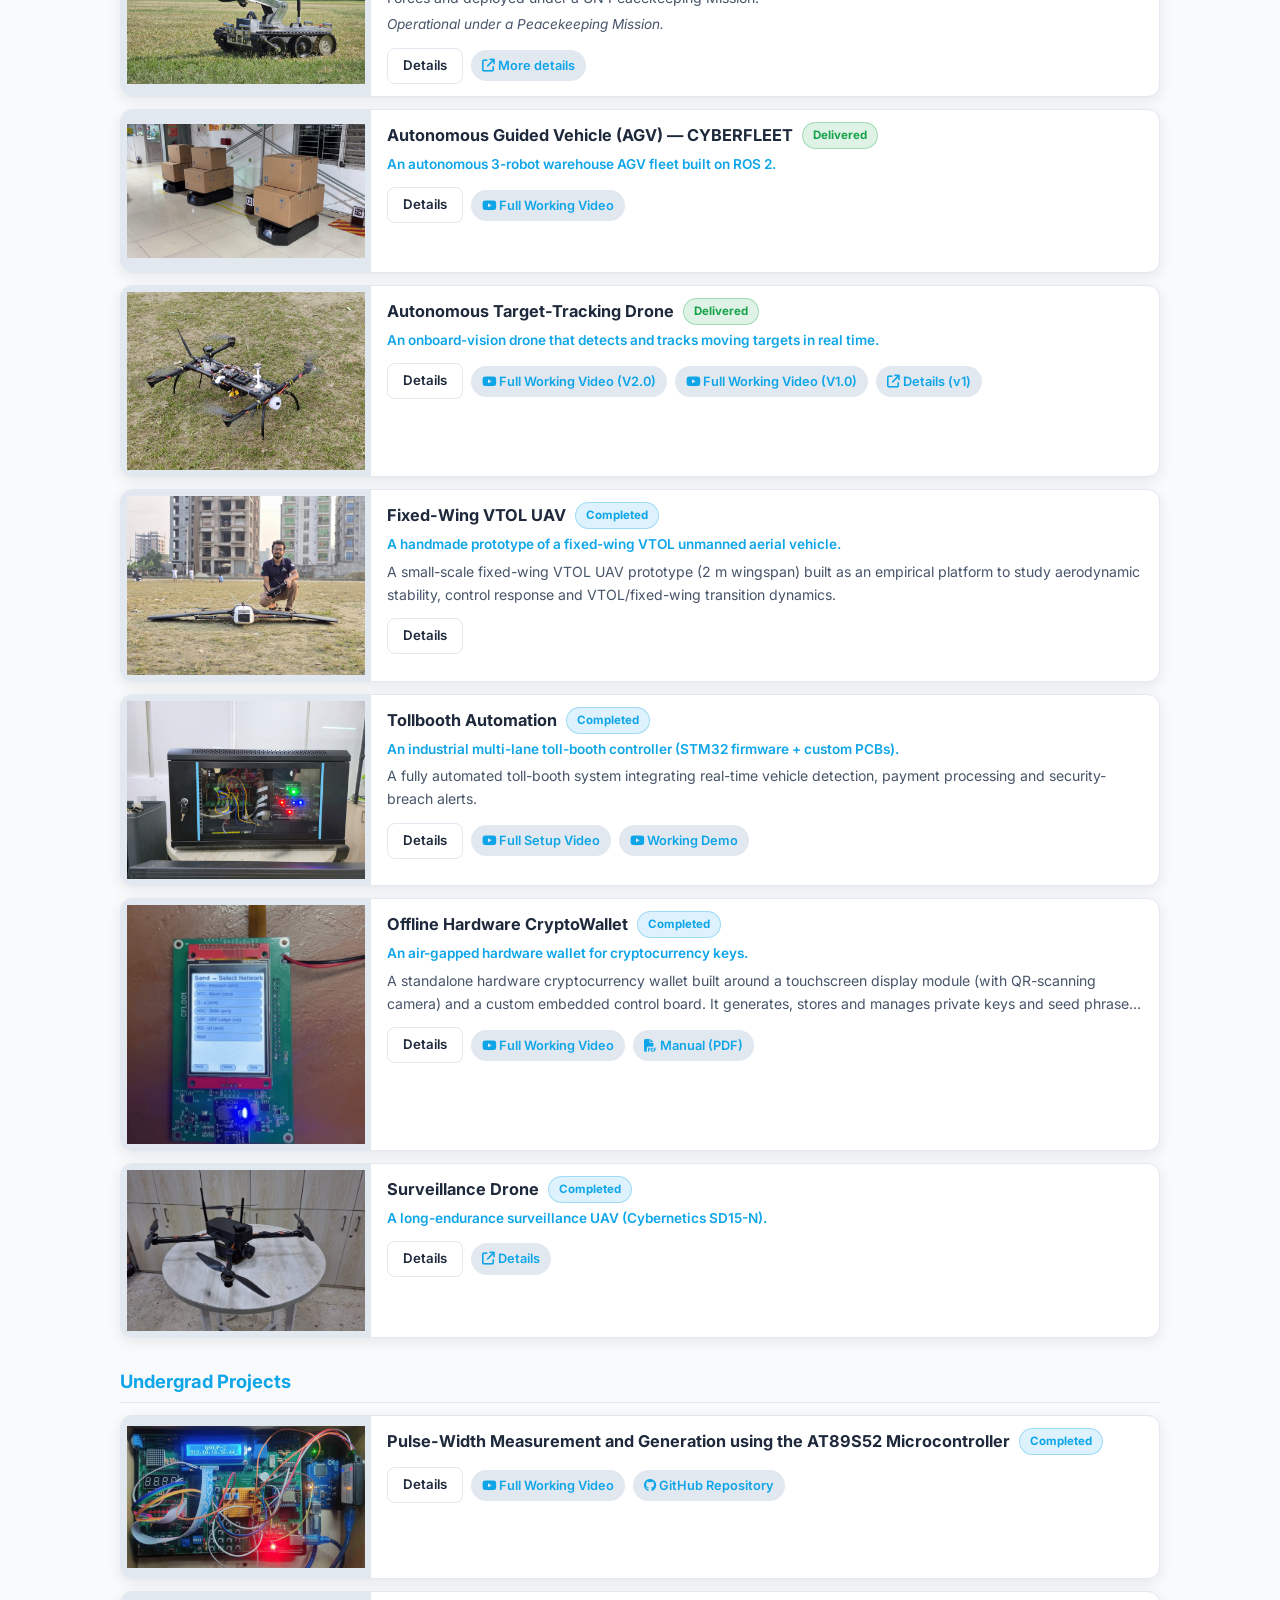
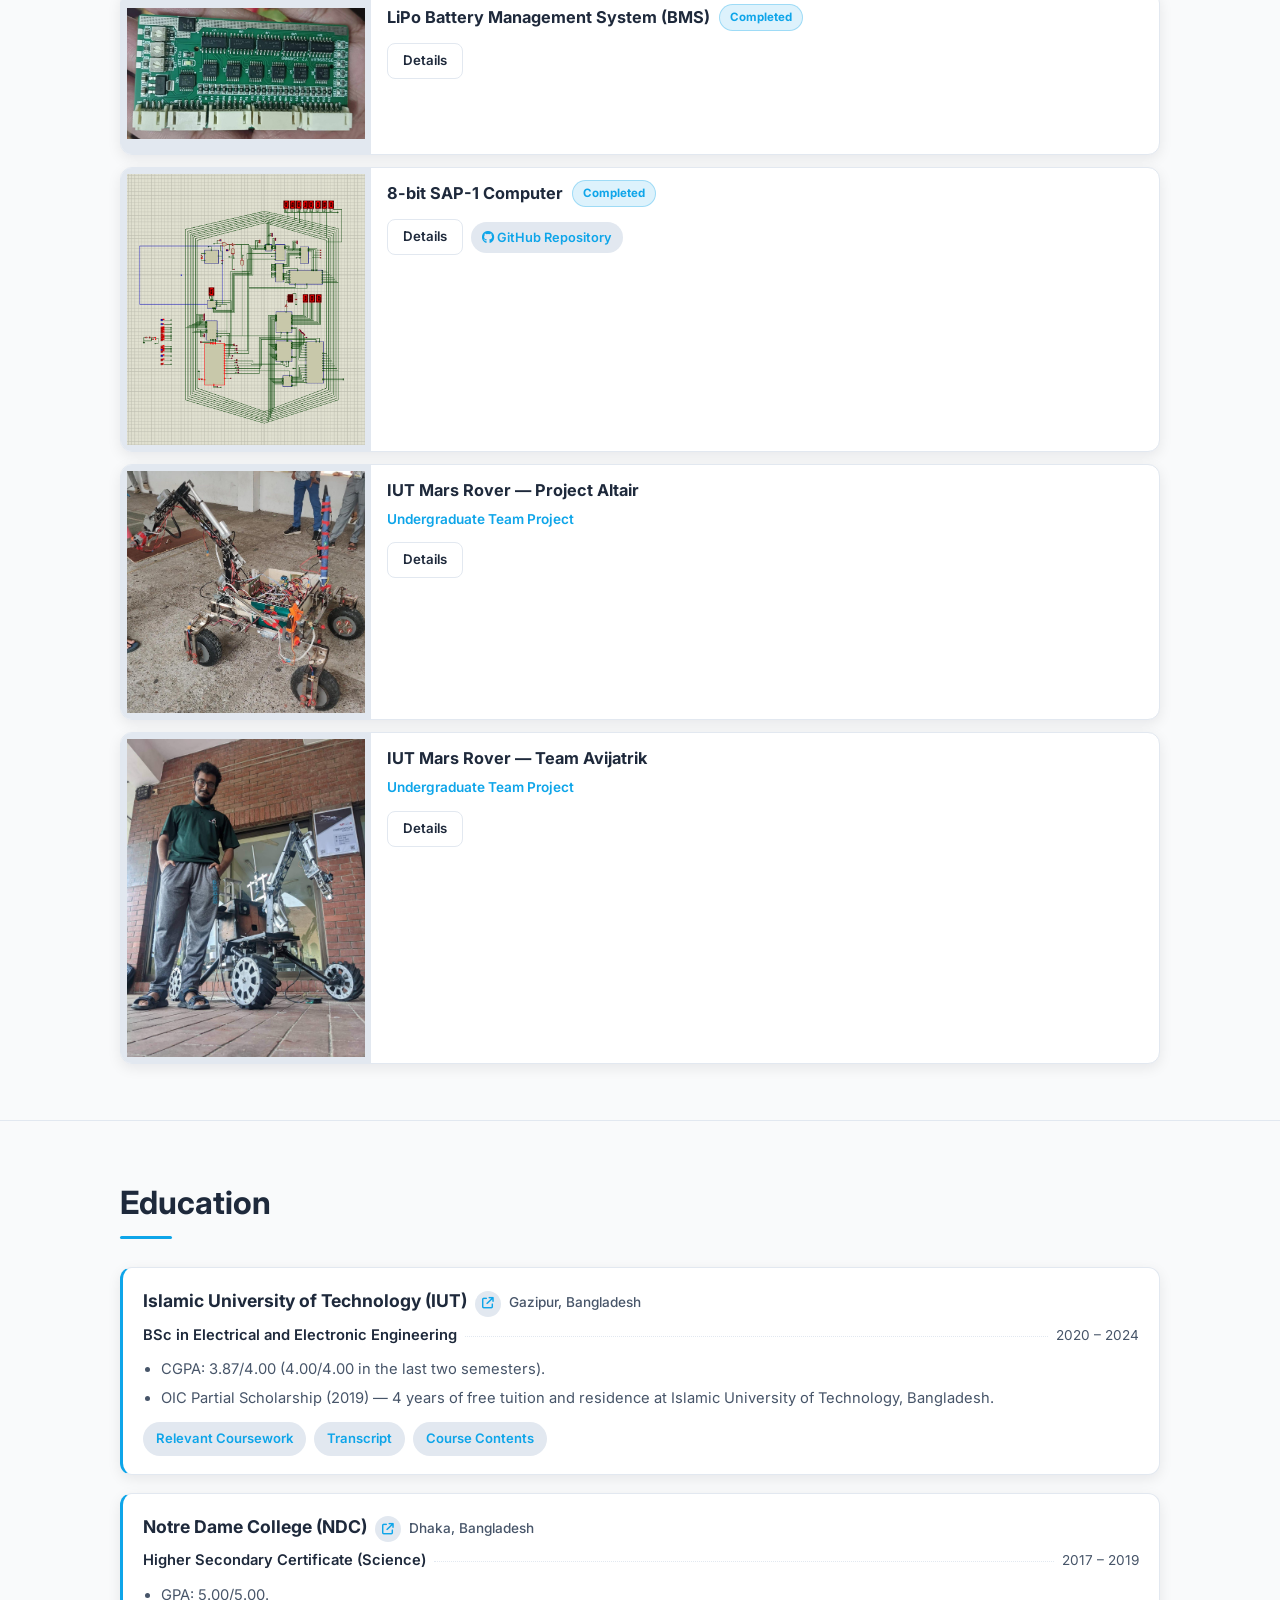
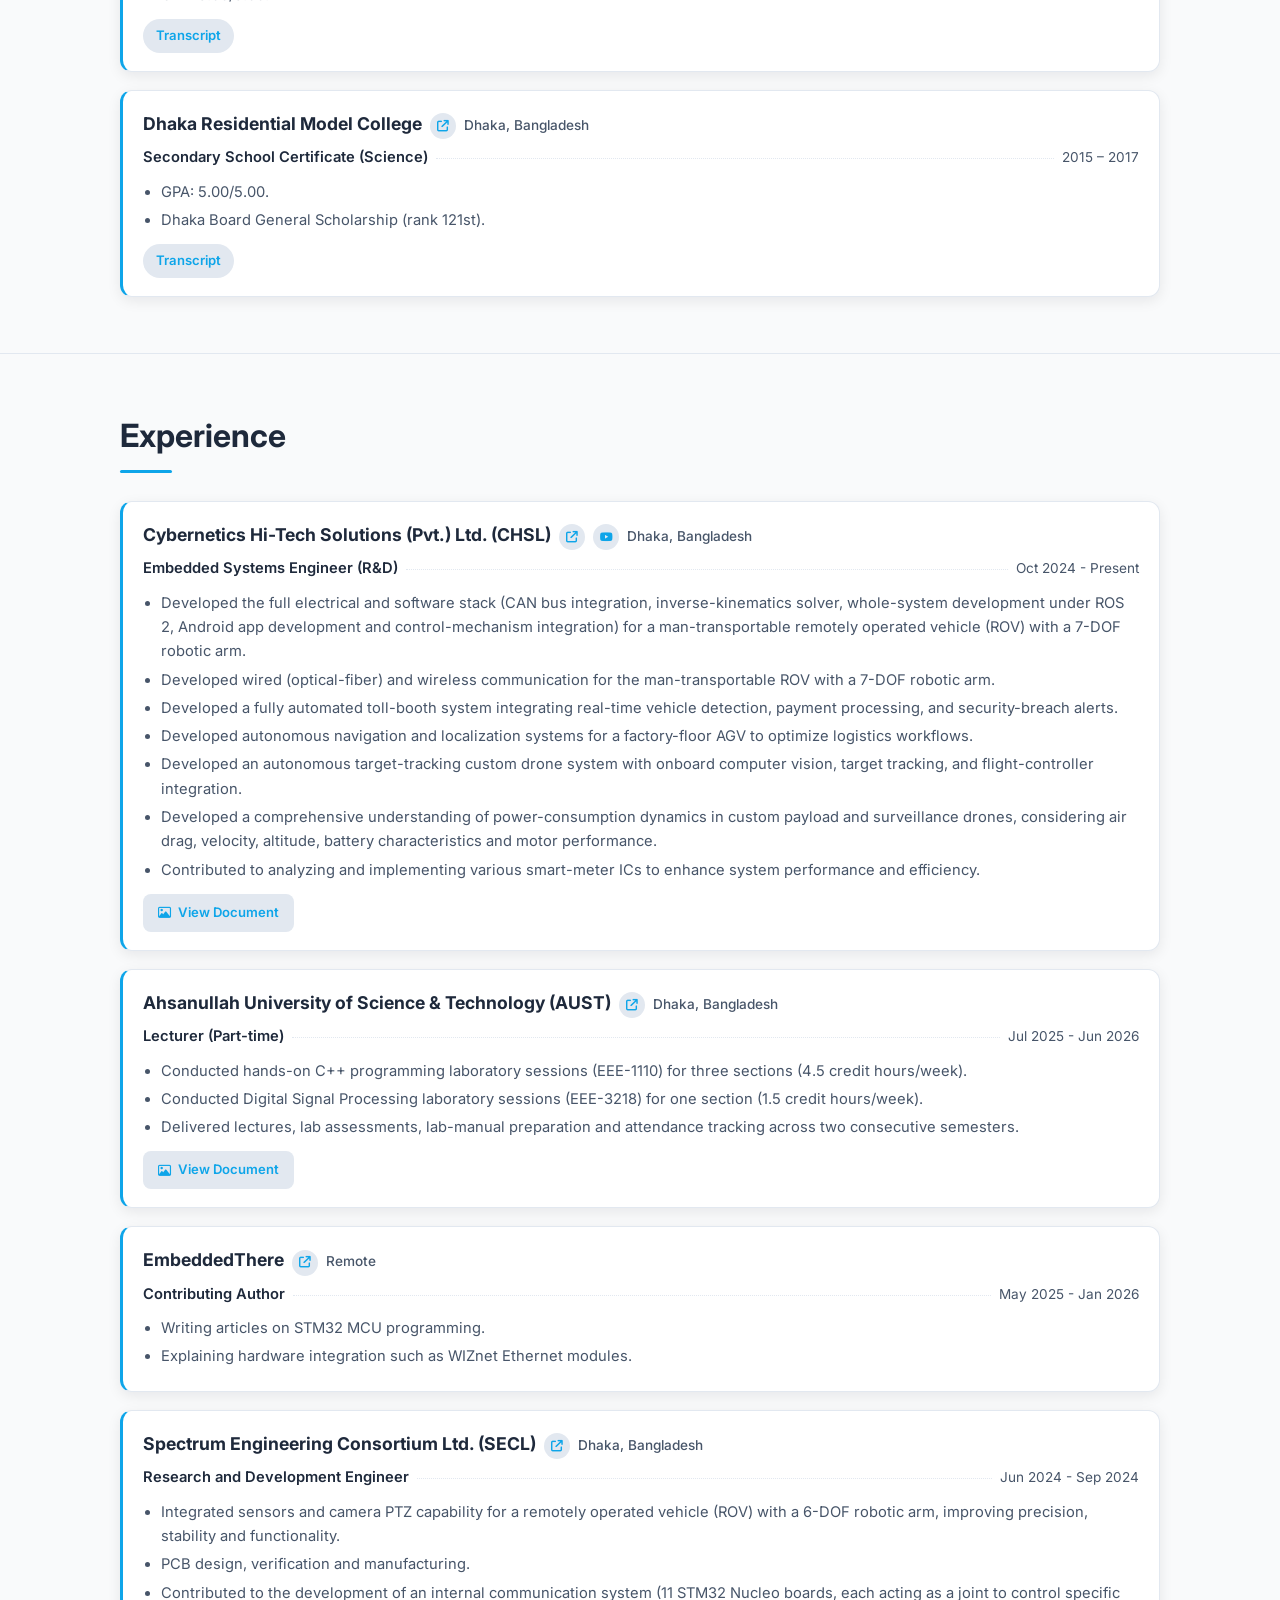
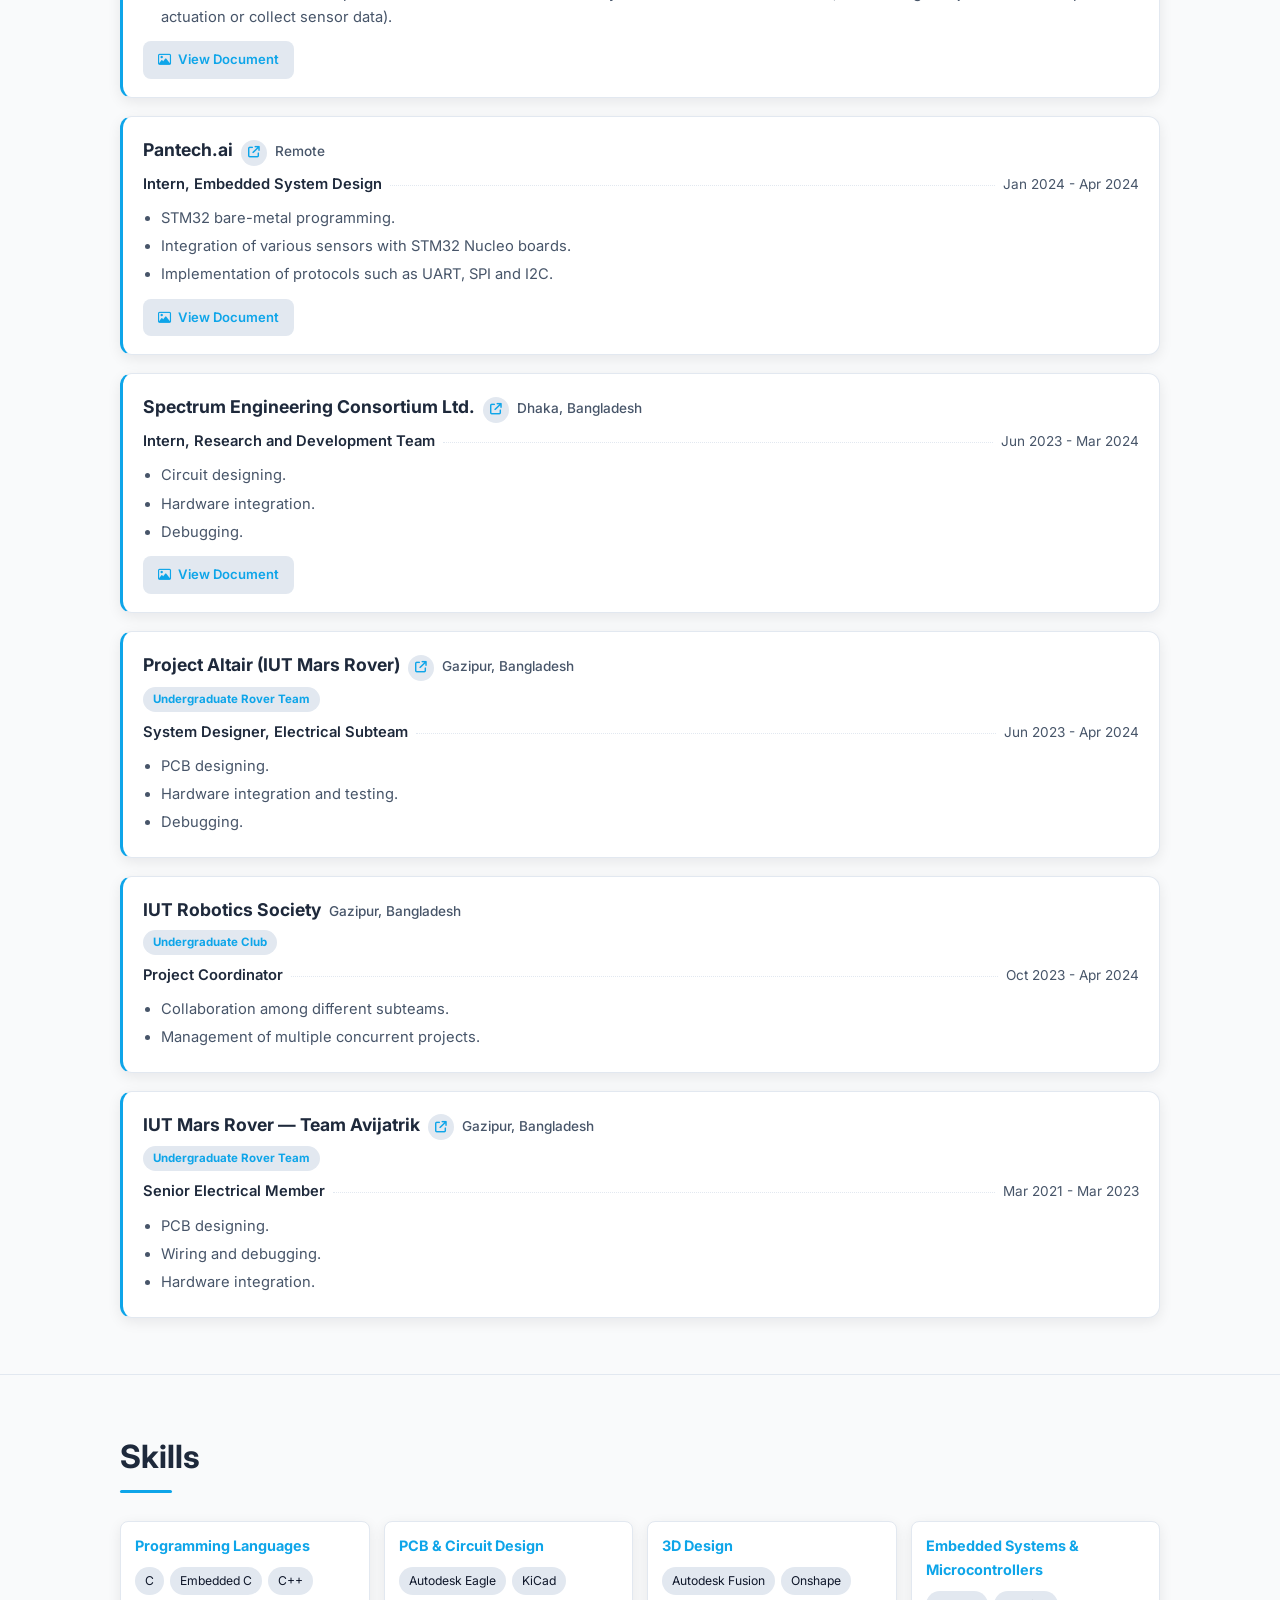
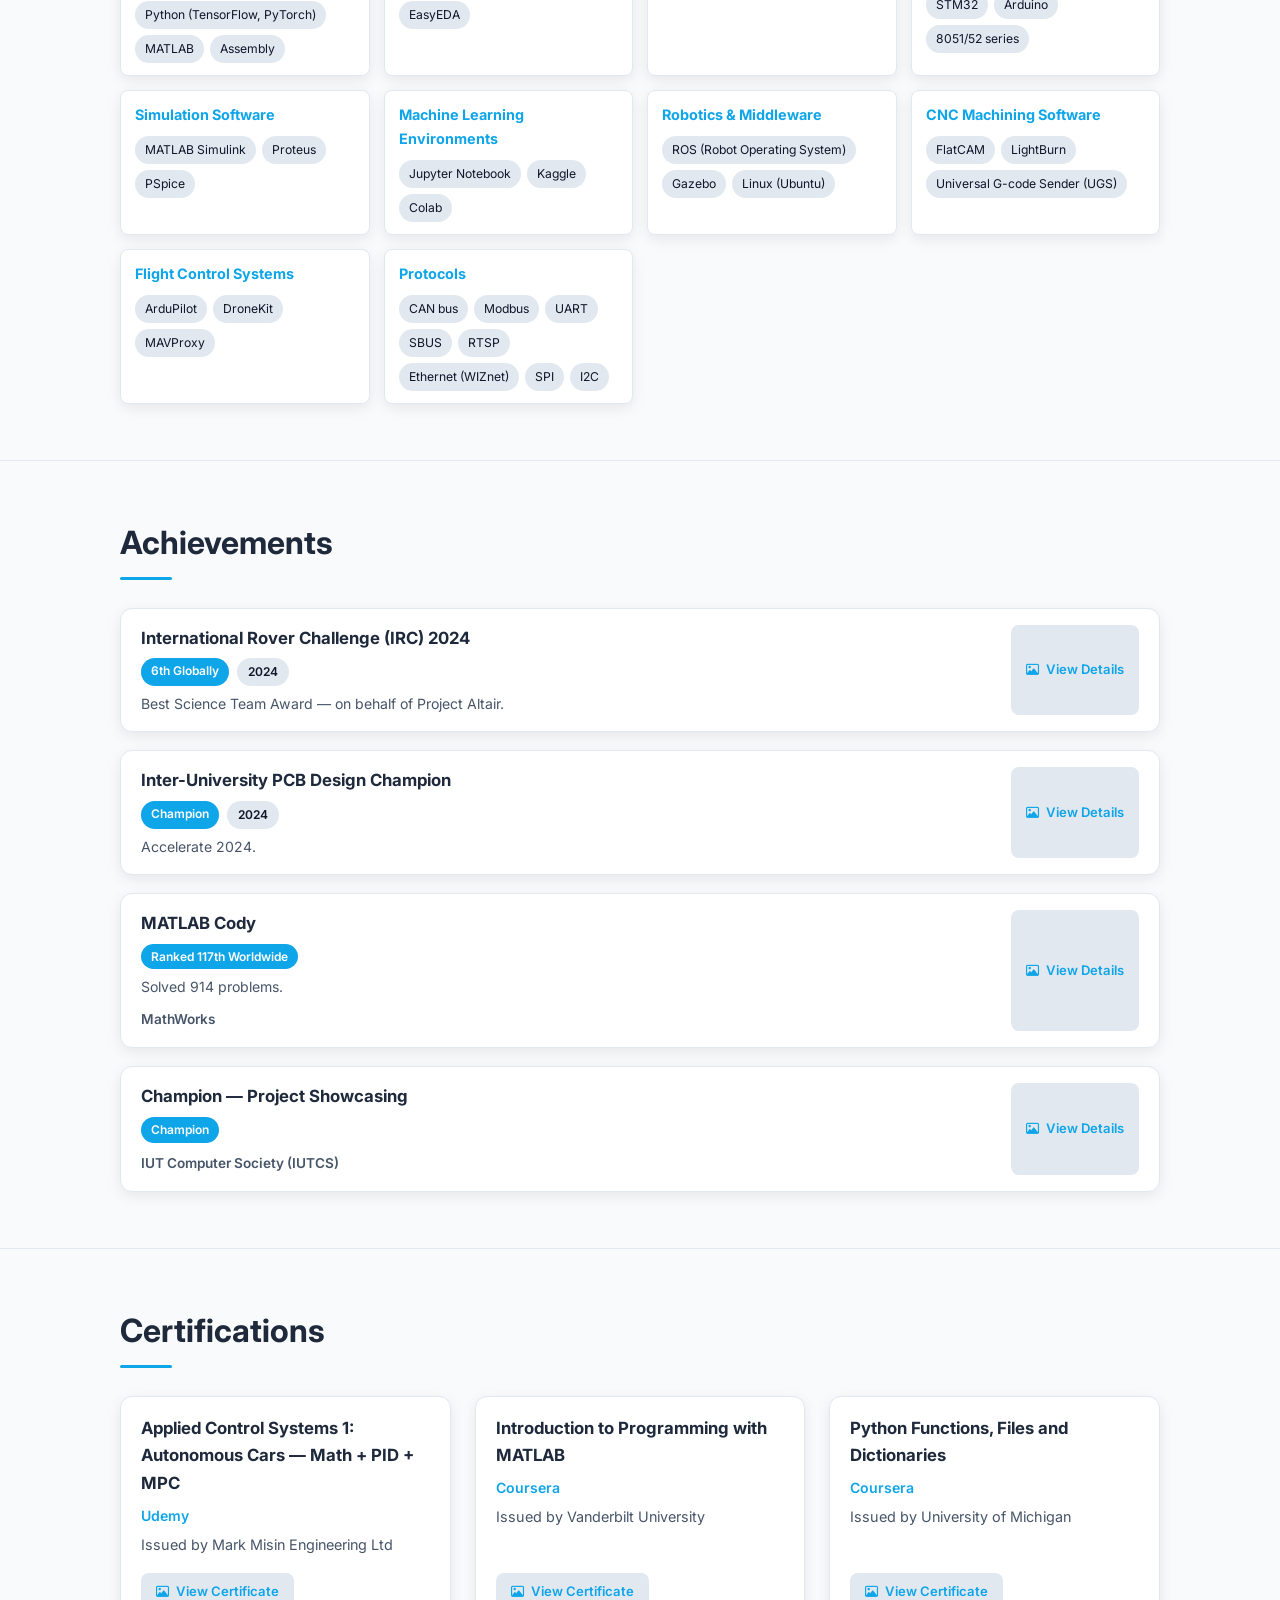
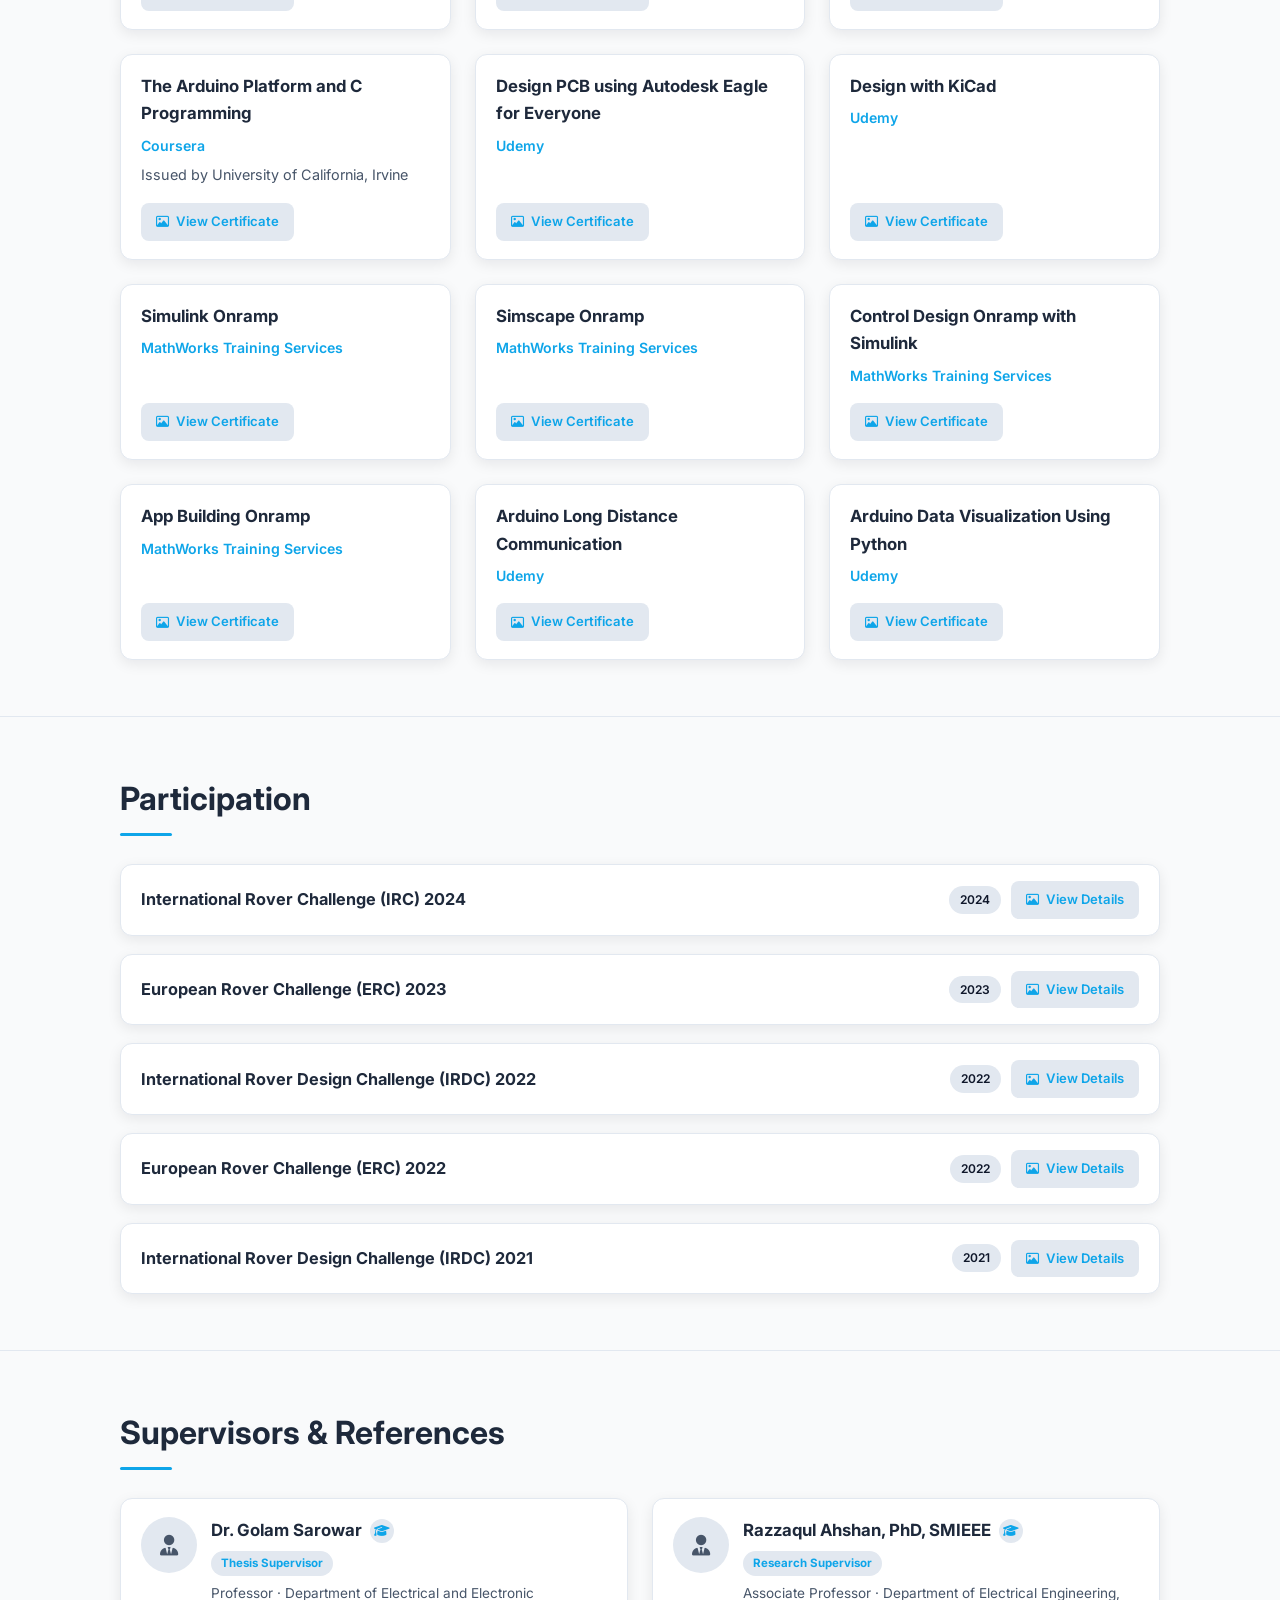
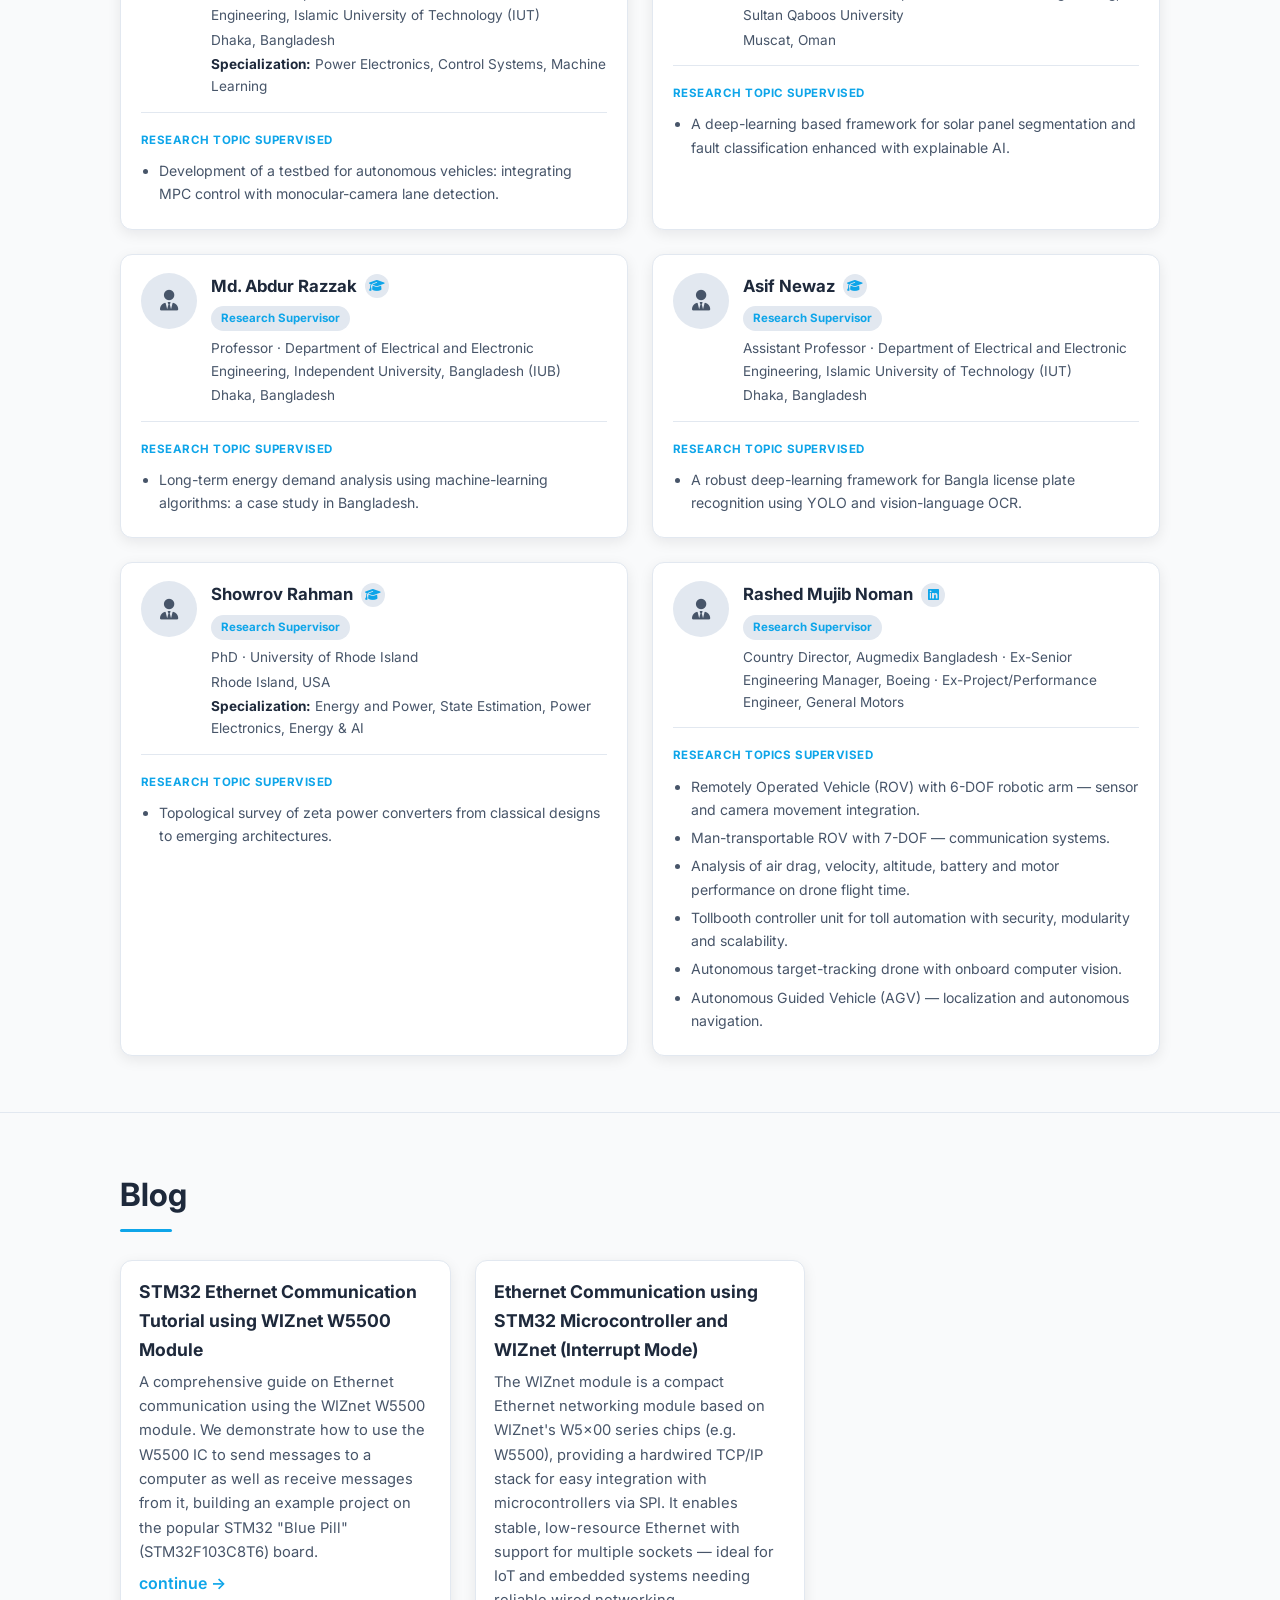
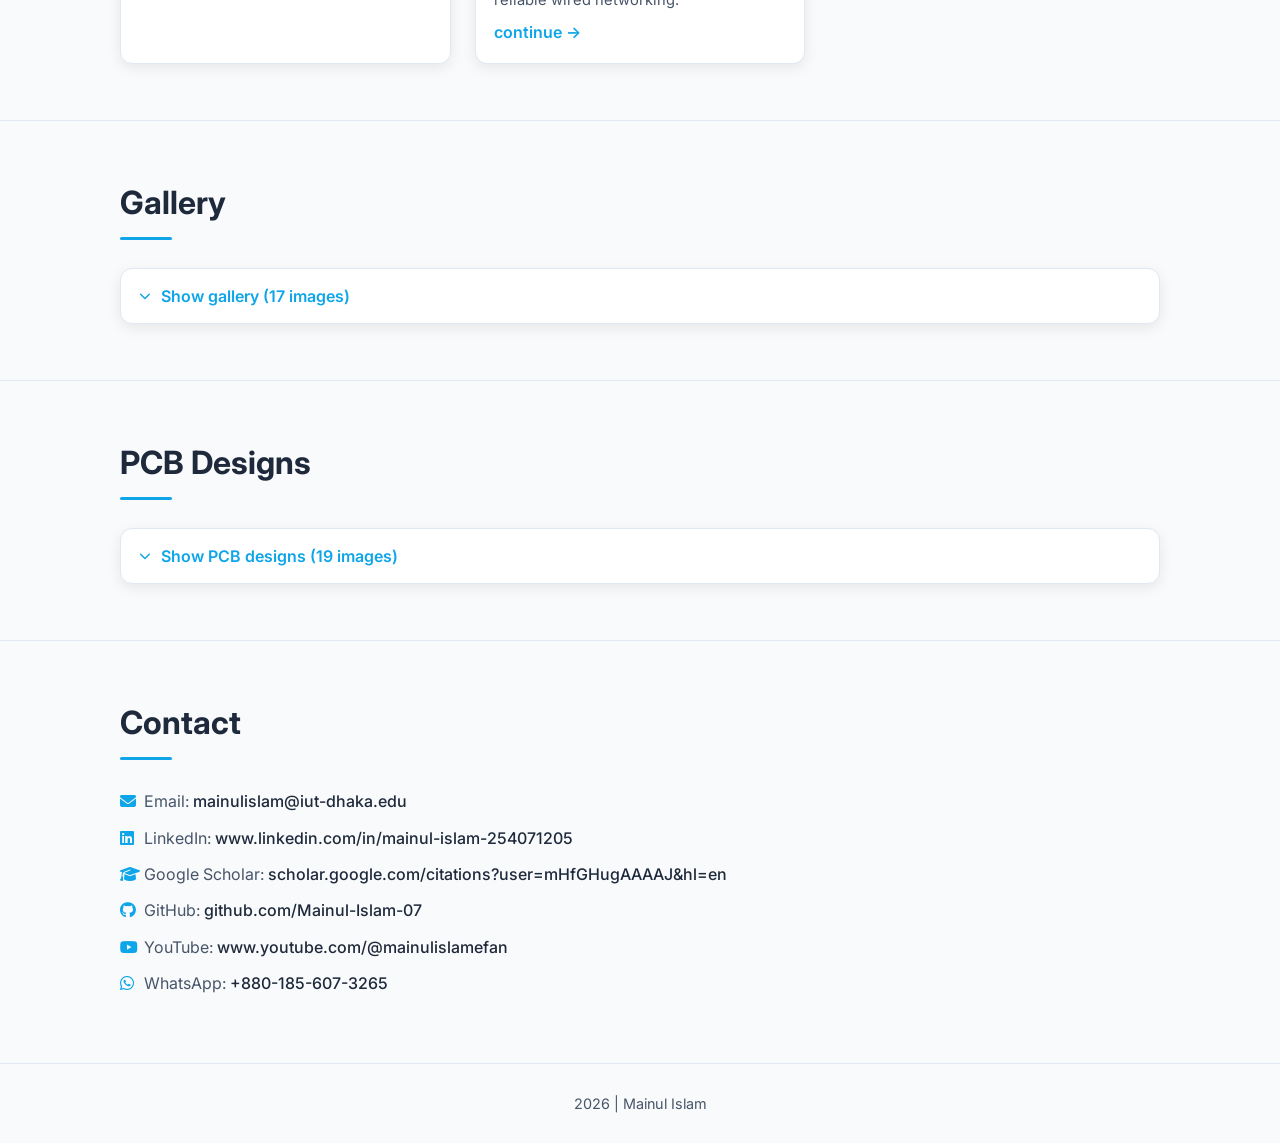
==== commit 28ec5a81: "test15" ====
--- a/index.html
+++ b/index.html
@@ -39,6 +39,7 @@
                         <a href="#supervisors">Supervisors</a>
                         <a href="#blog">Blog</a>
                         <a href="#gallery">Gallery</a>
+                        <a href="#pcb-designs">PCB Designs</a>
                     </div>
                 </div>
                 <a href="#contact">Contact</a>
@@ -170,6 +171,14 @@
         </div>
     </section>
 
+    <!-- PCB Designs -->
+    <section id="pcb-designs" class="section" data-reveal>
+        <div class="container">
+            <h2 class="section-title">PCB Designs</h2>
+            <div id="pcb-designs-list"></div>
+        </div>
+    </section>
+
     <!-- Contact -->
     <section id="contact" class="section" data-reveal>
         <div class="container">
--- a/assets/css/style.css
+++ b/assets/css/style.css
@@ -532,11 +532,33 @@
     font-style: italic;
 }
 
+.project-actions {
+    display: flex;
+    flex-wrap: wrap;
+    align-items: center;
+    gap: 8px;
+    margin-top: 8px;
+}
+
 .project-details {
-    align-self: flex-start;
-    margin-top: 8px;
     padding: 6px 15px;
     font-size: 0.83rem;
+}
+
+.project-actions a:not(.btn) {
+    font-size: 0.8rem;
+    font-weight: 600;
+    color: var(--primary);
+    padding: 4px 10px;
+    border: 1px solid var(--tag-border);
+    background: var(--tag-bg);
+    border-radius: 999px;
+    transition: background 0.2s, color 0.2s;
+}
+
+.project-actions a:not(.btn):hover {
+    background: var(--primary);
+    color: #fff;
 }
 
 @media (max-width: 640px) {
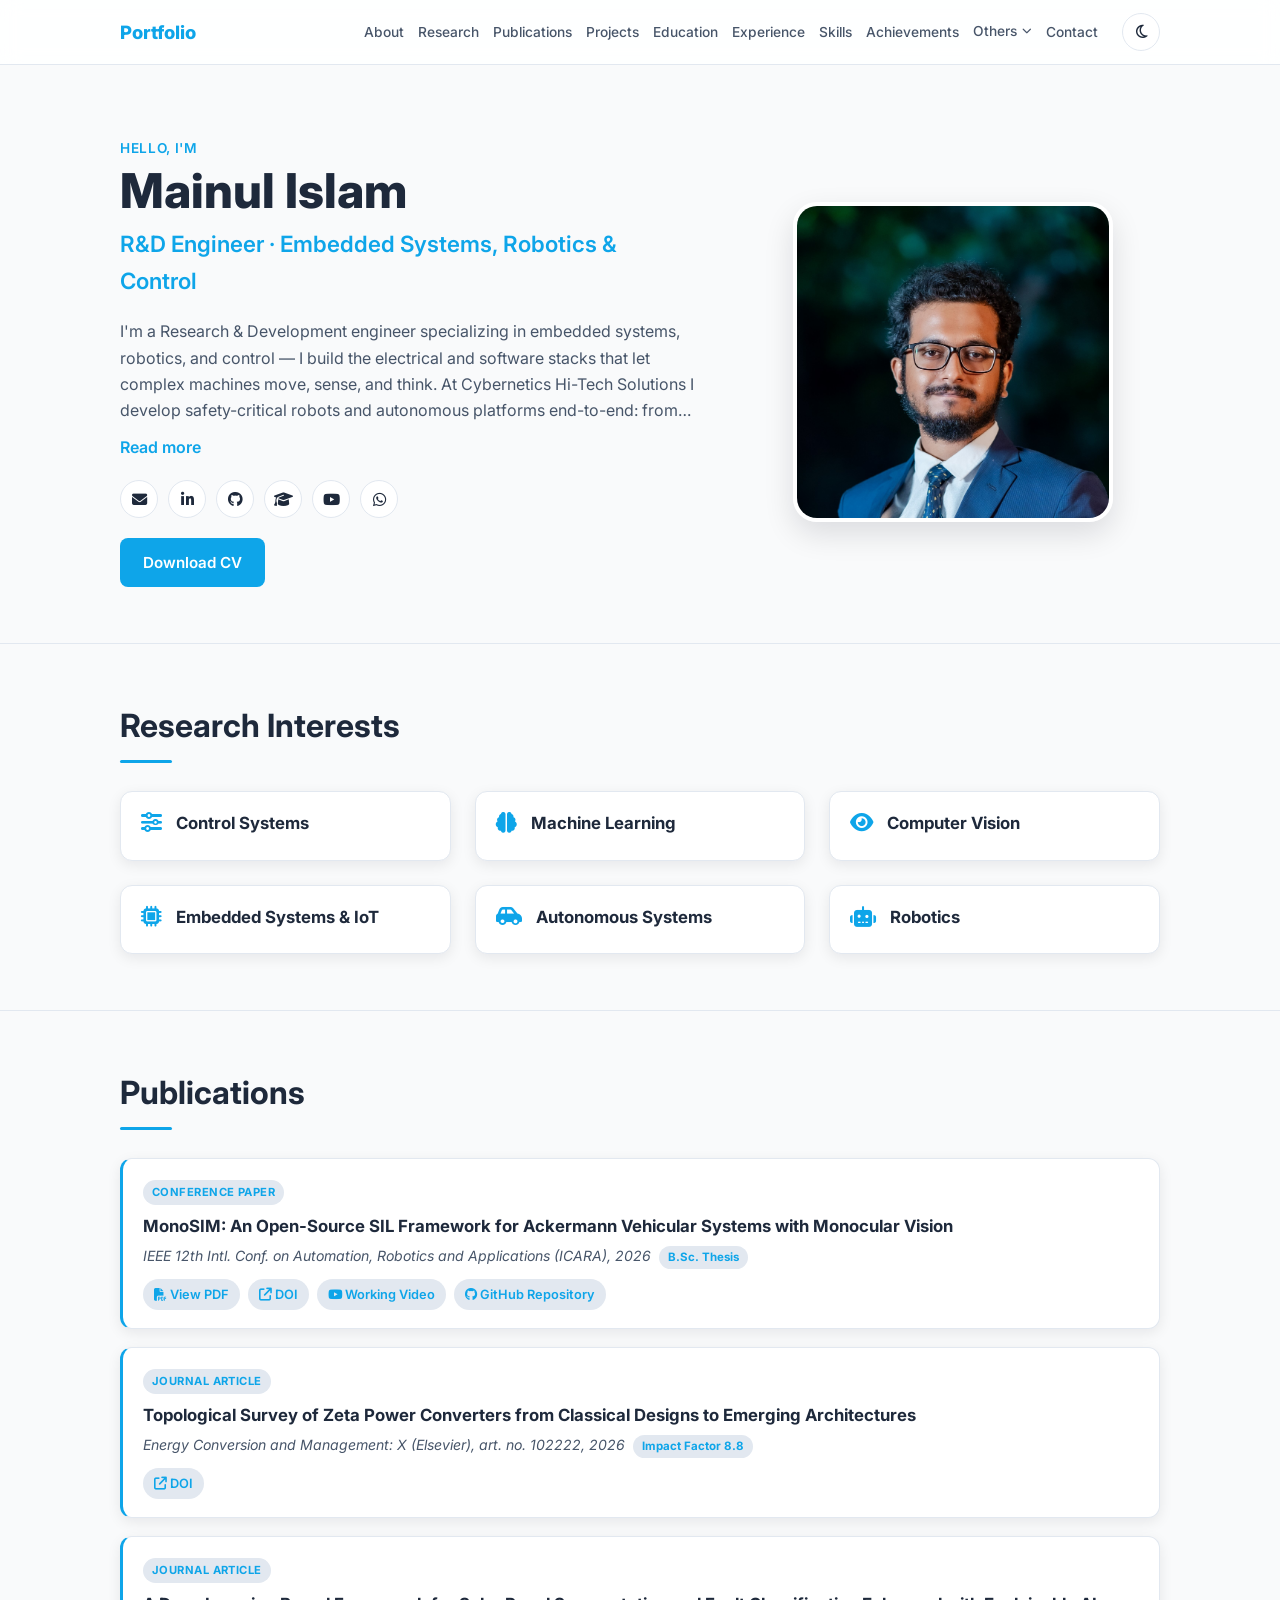
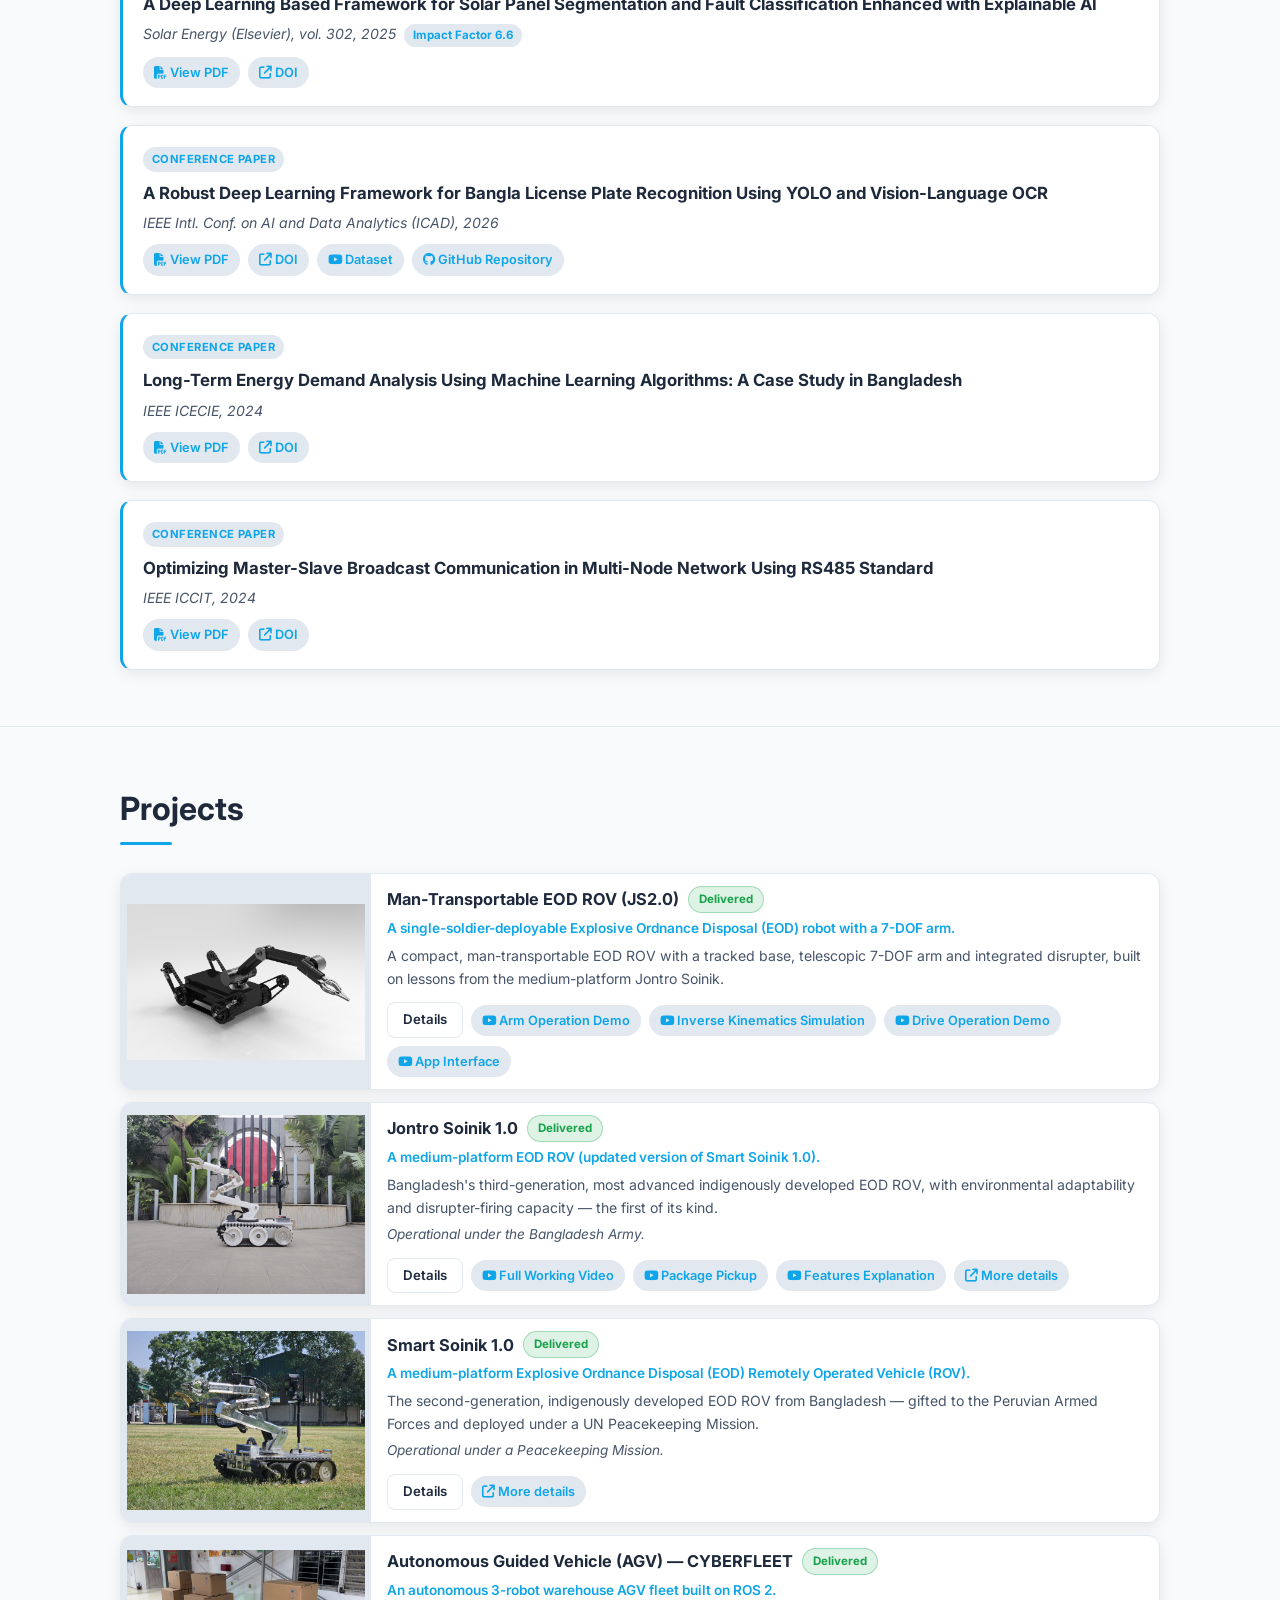
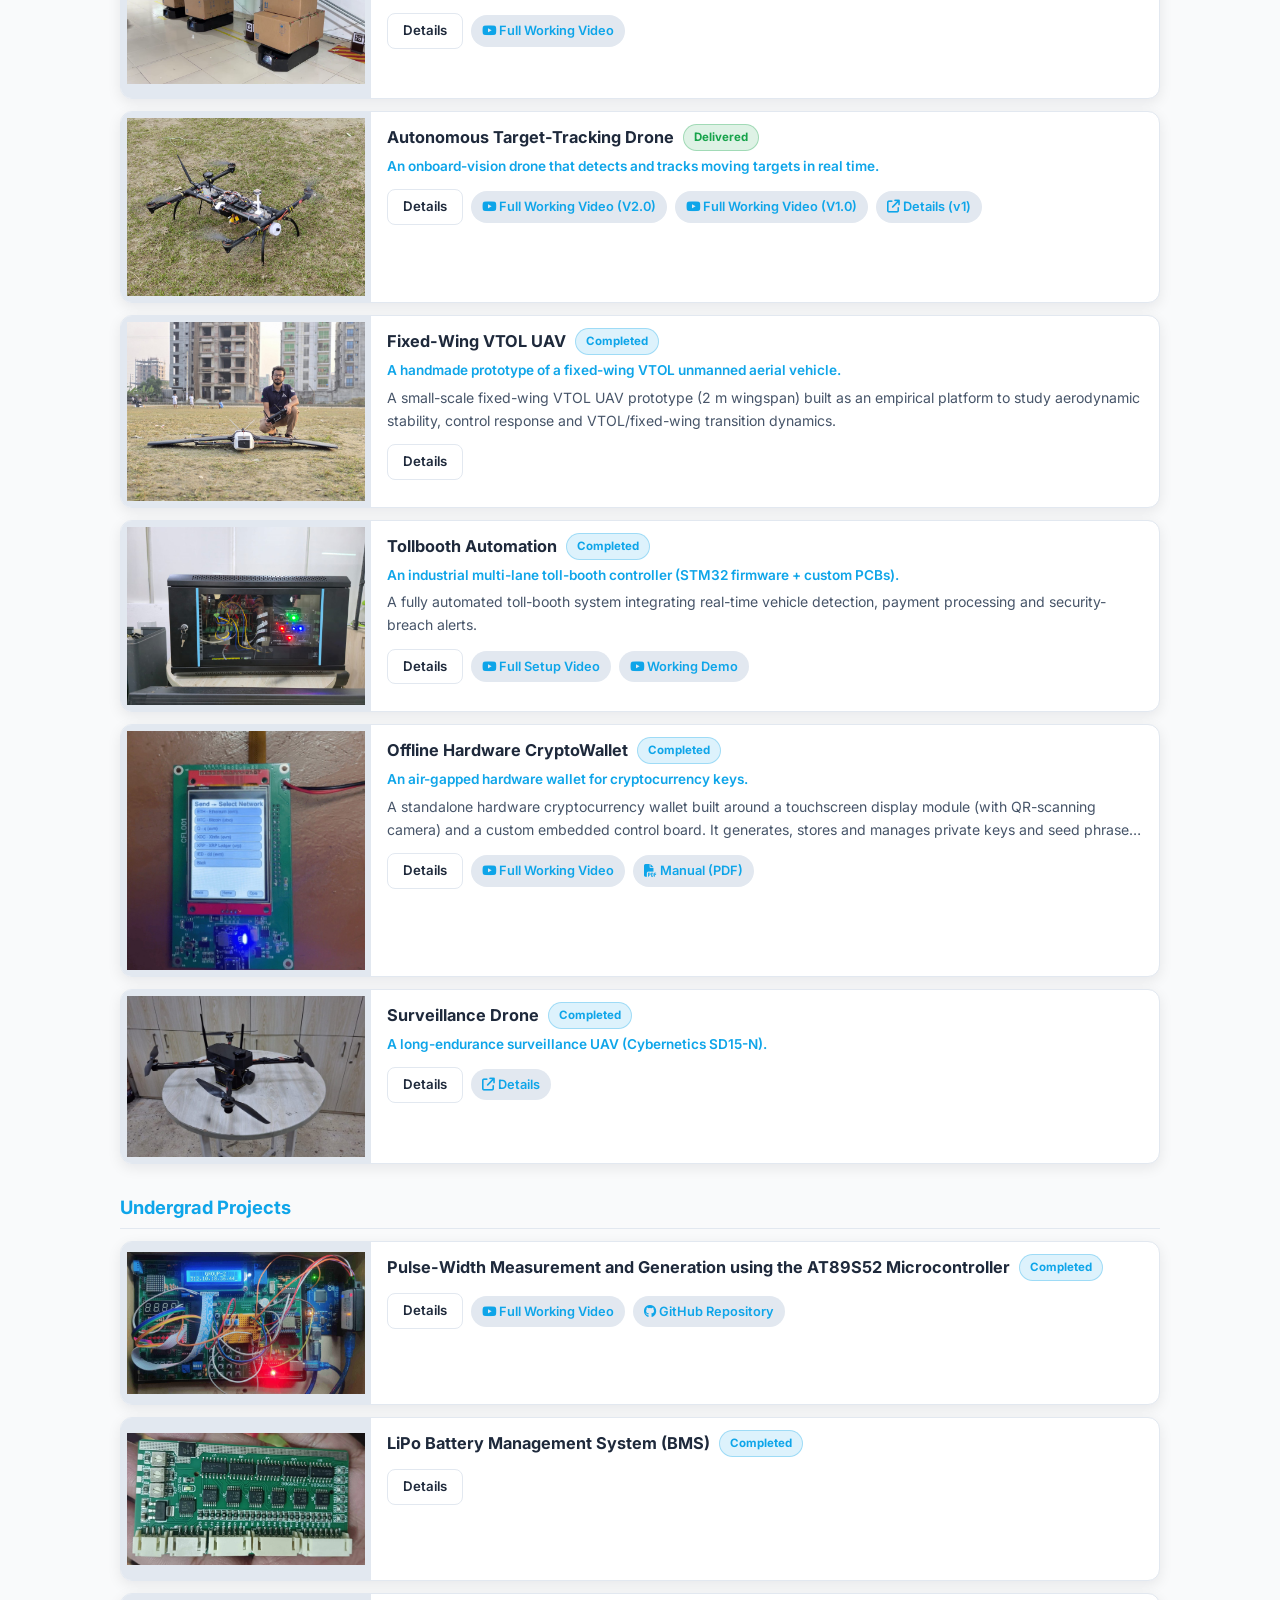
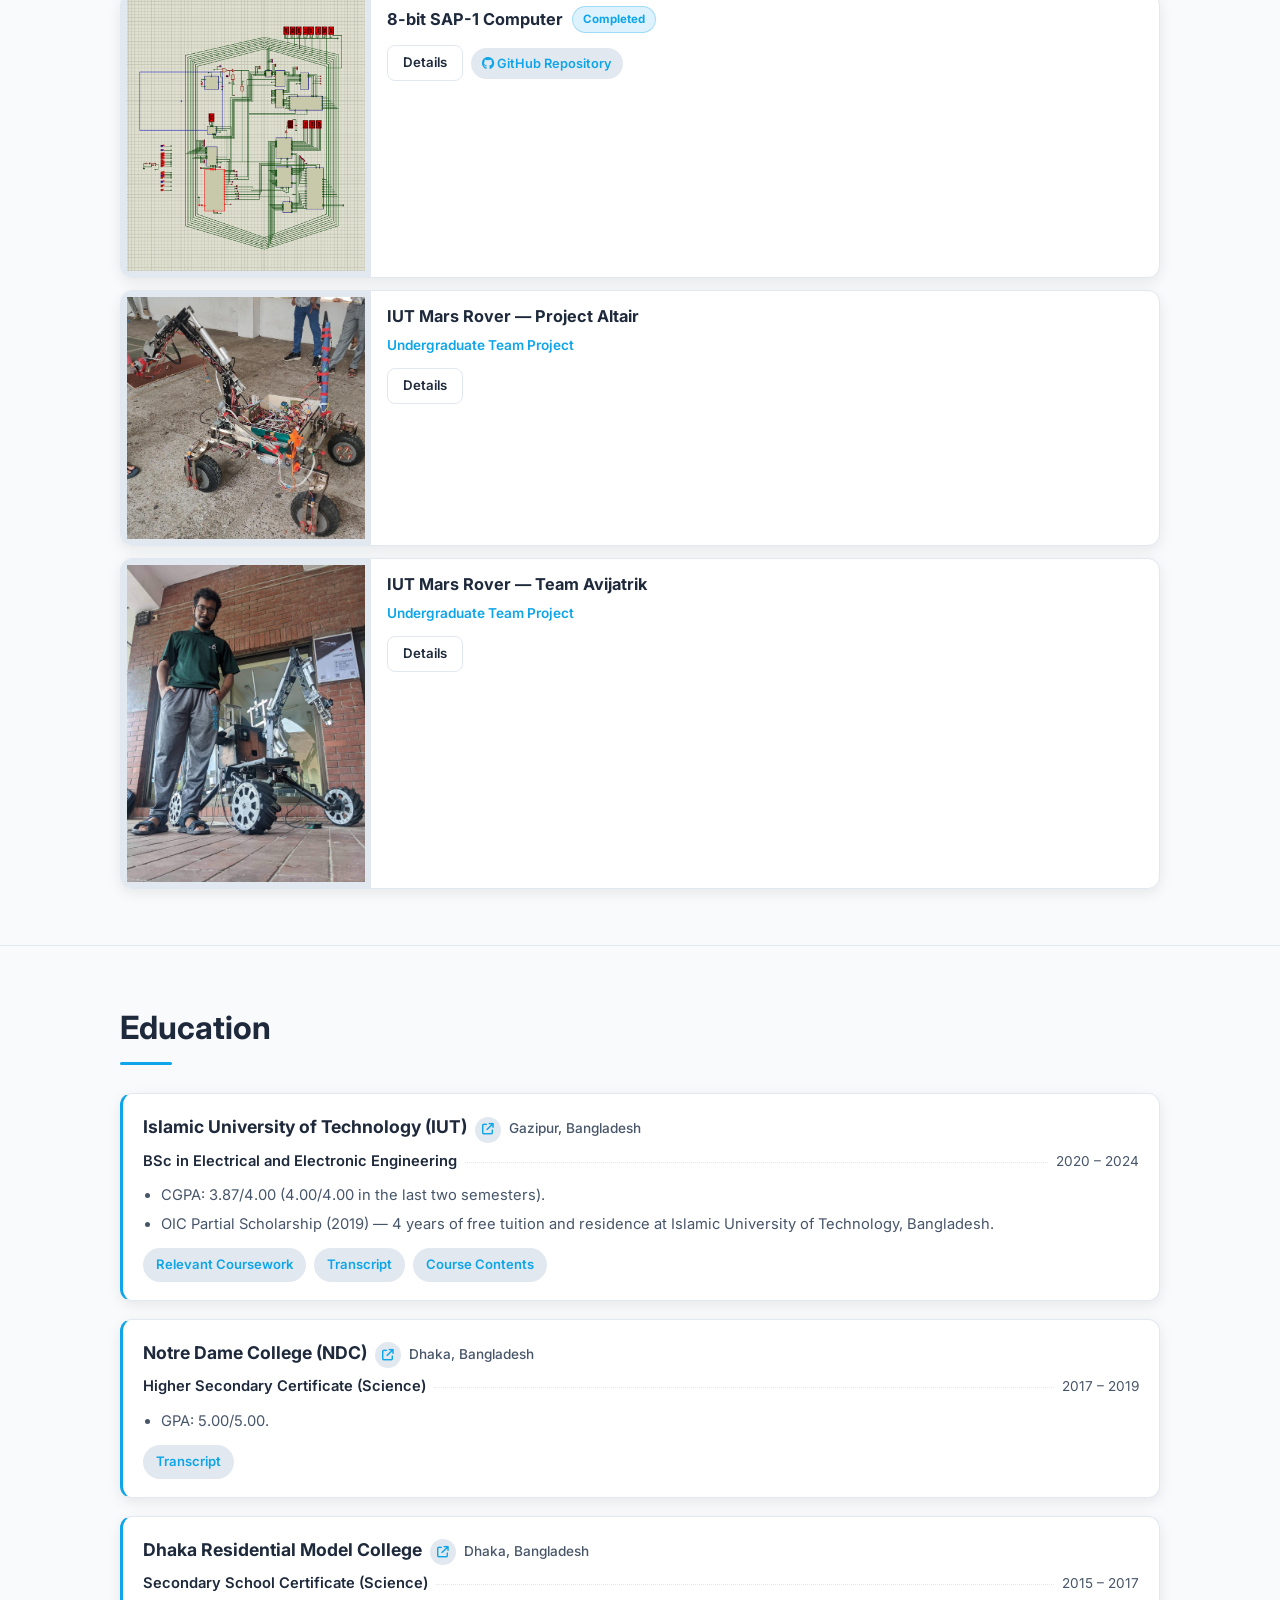
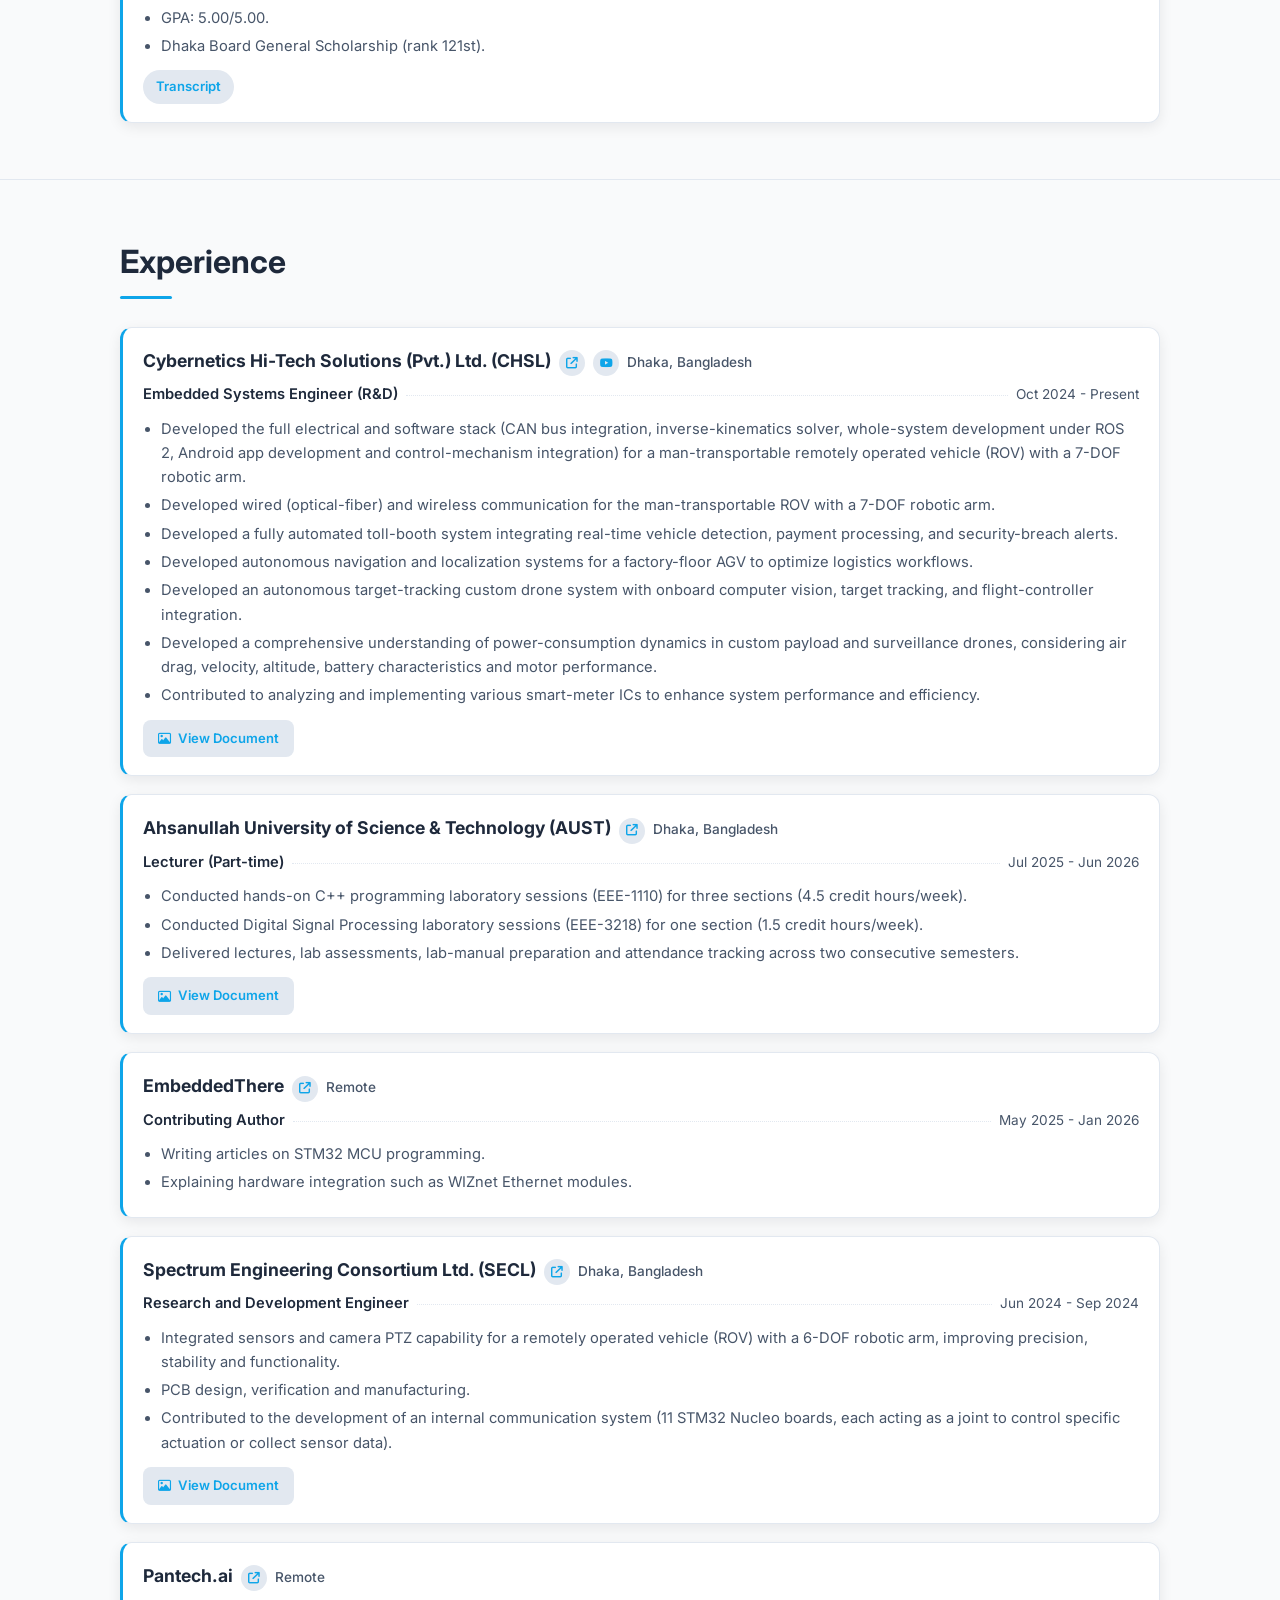
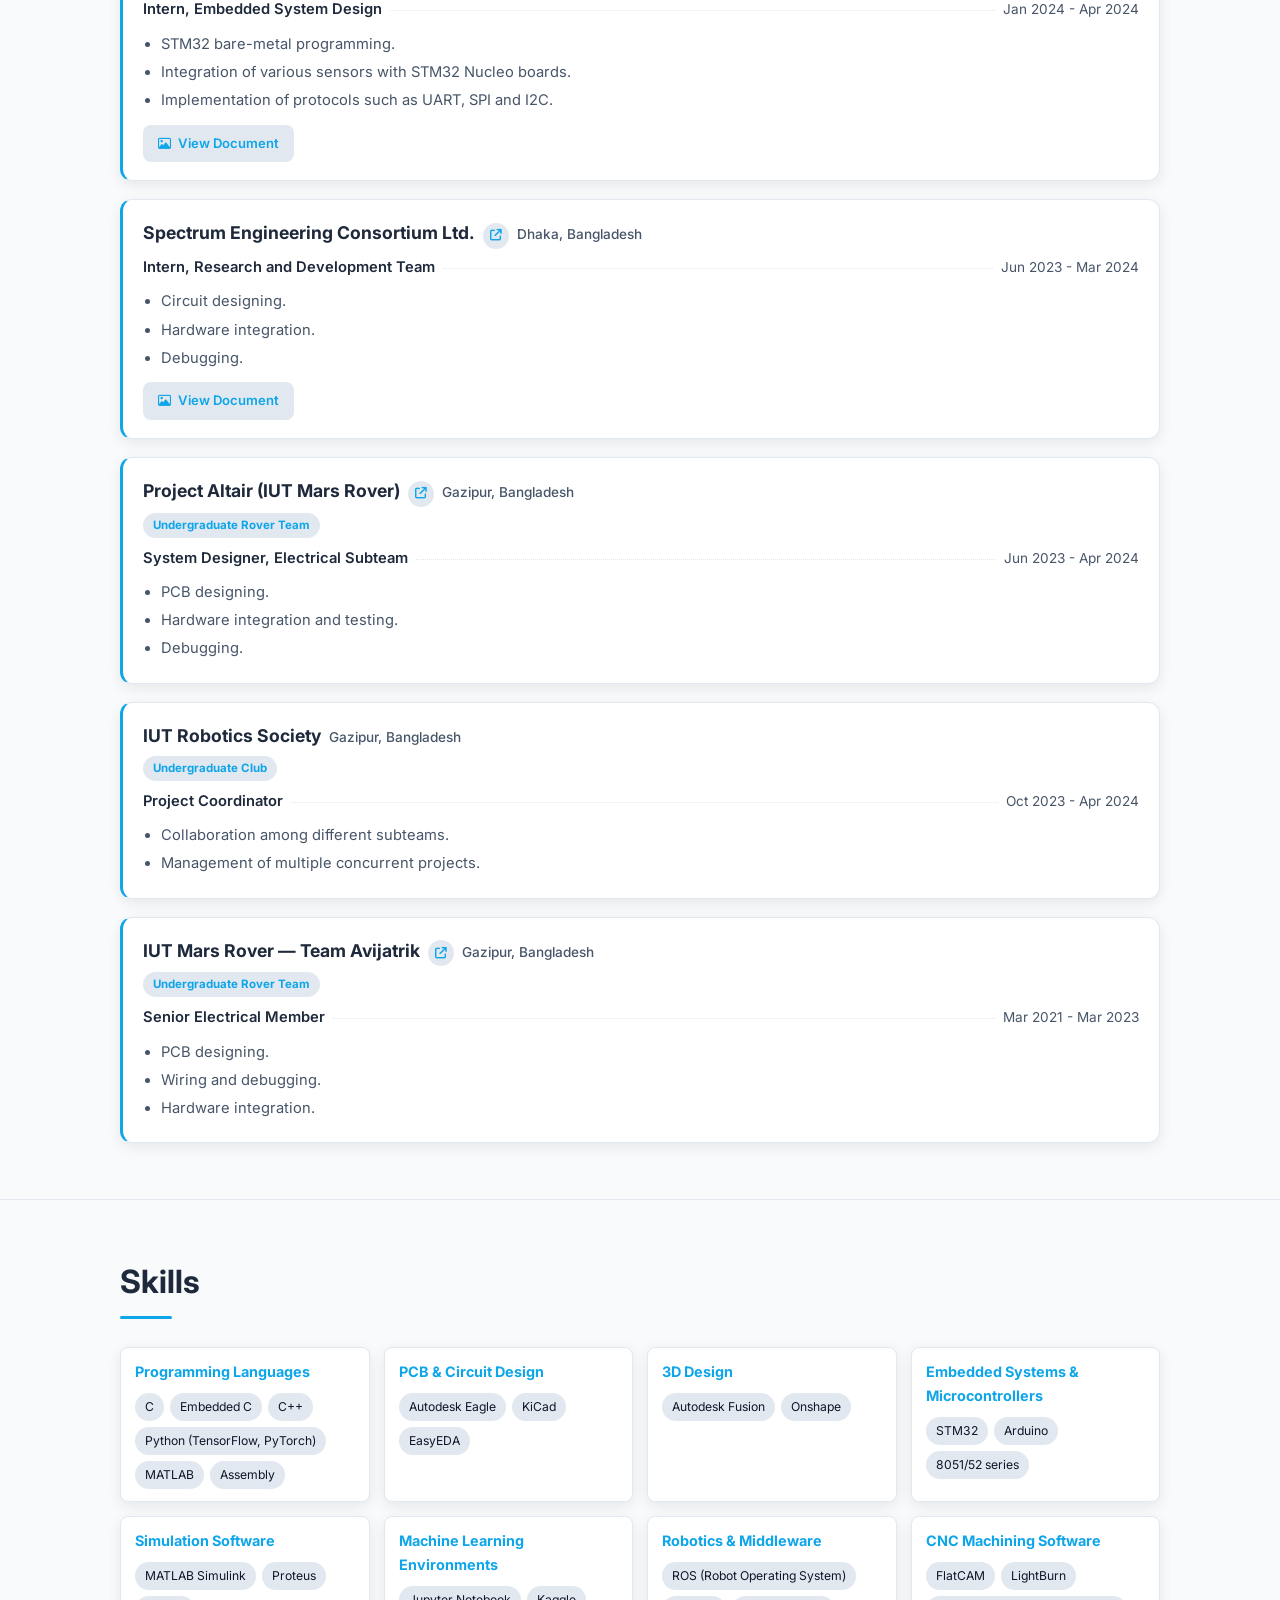
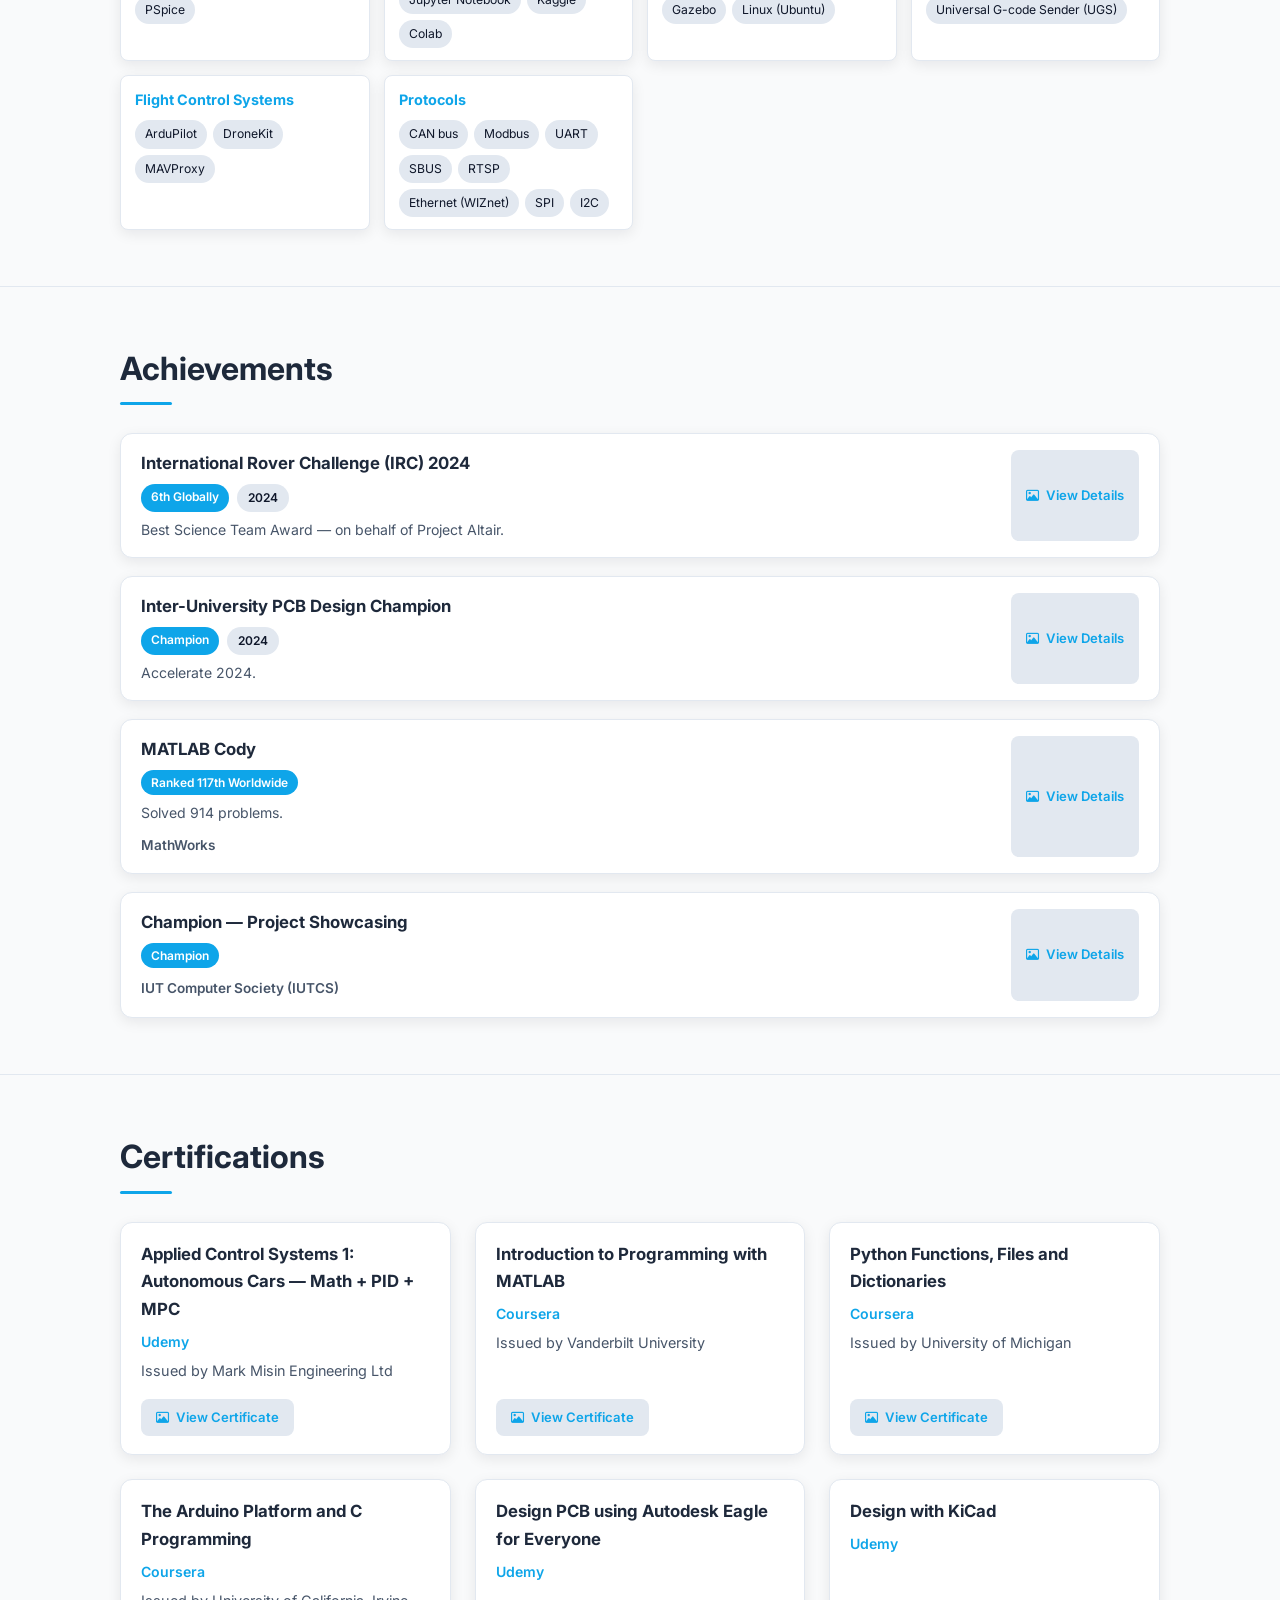
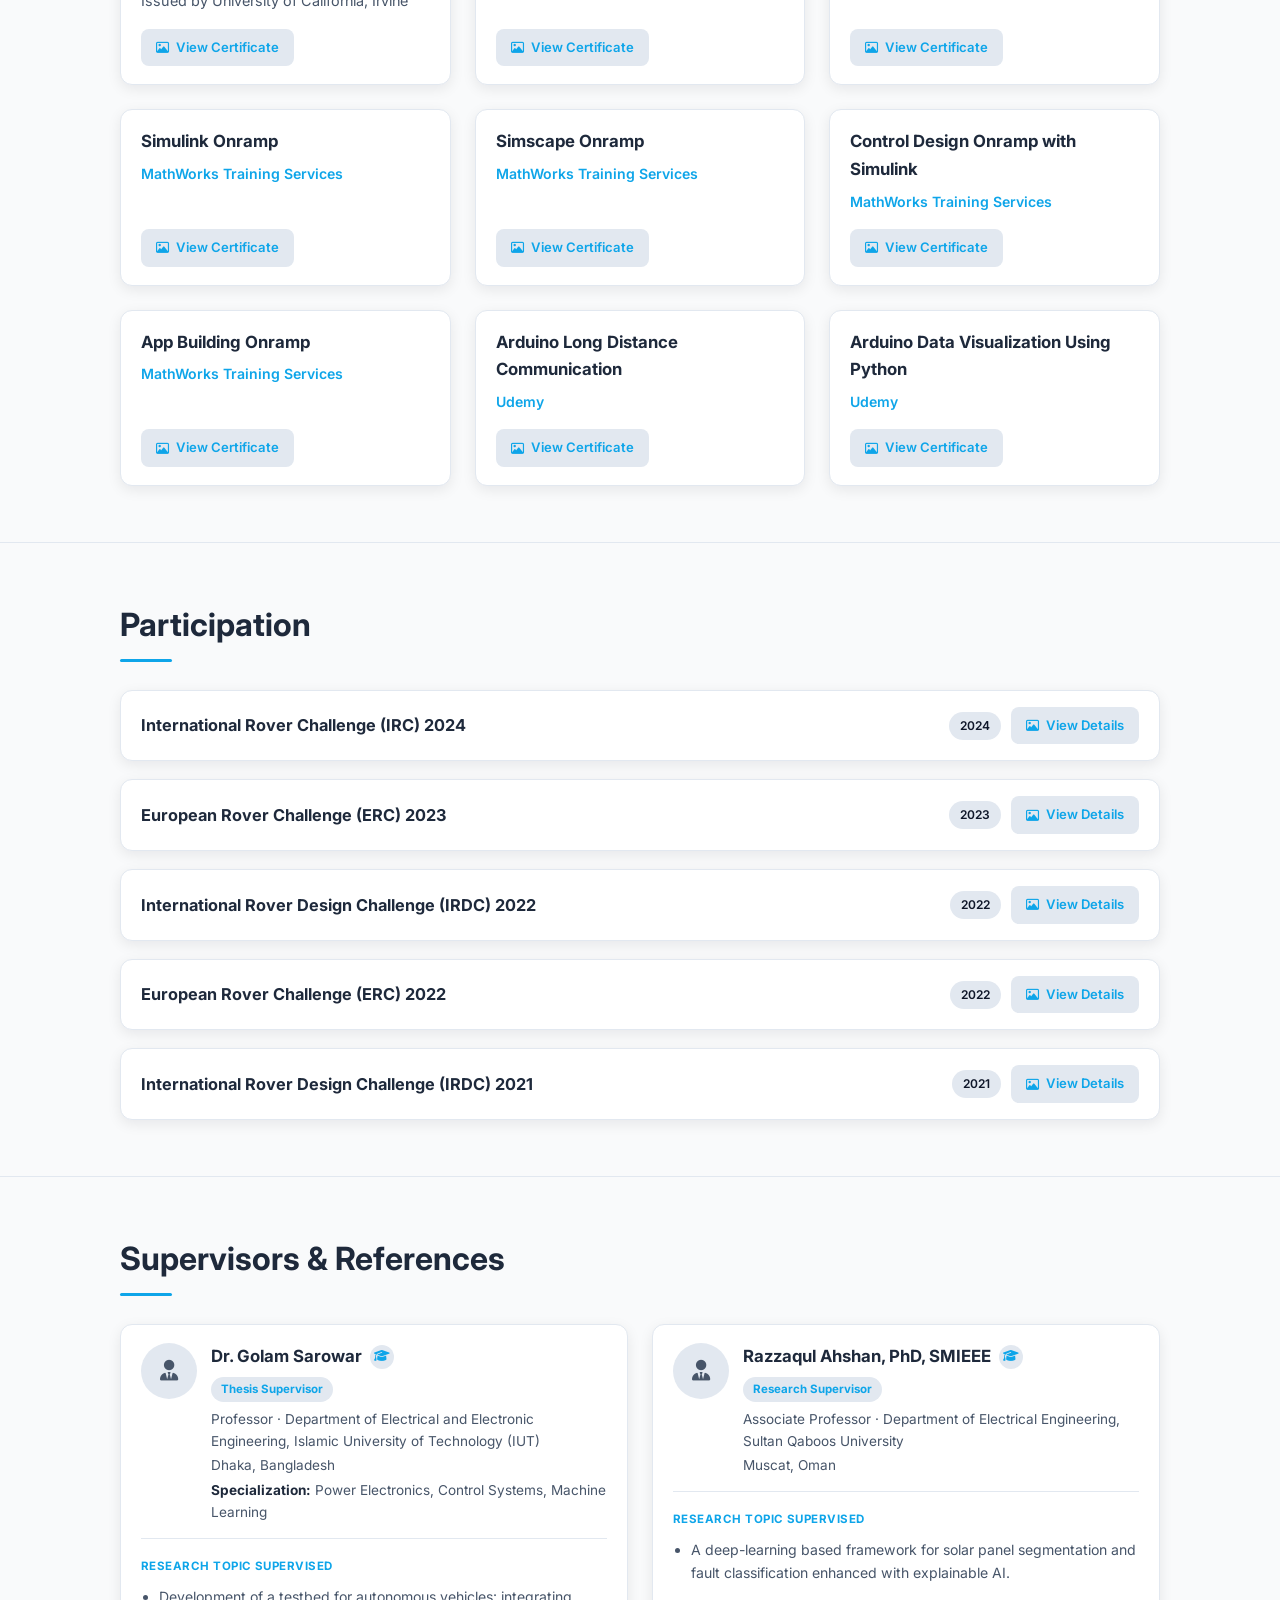
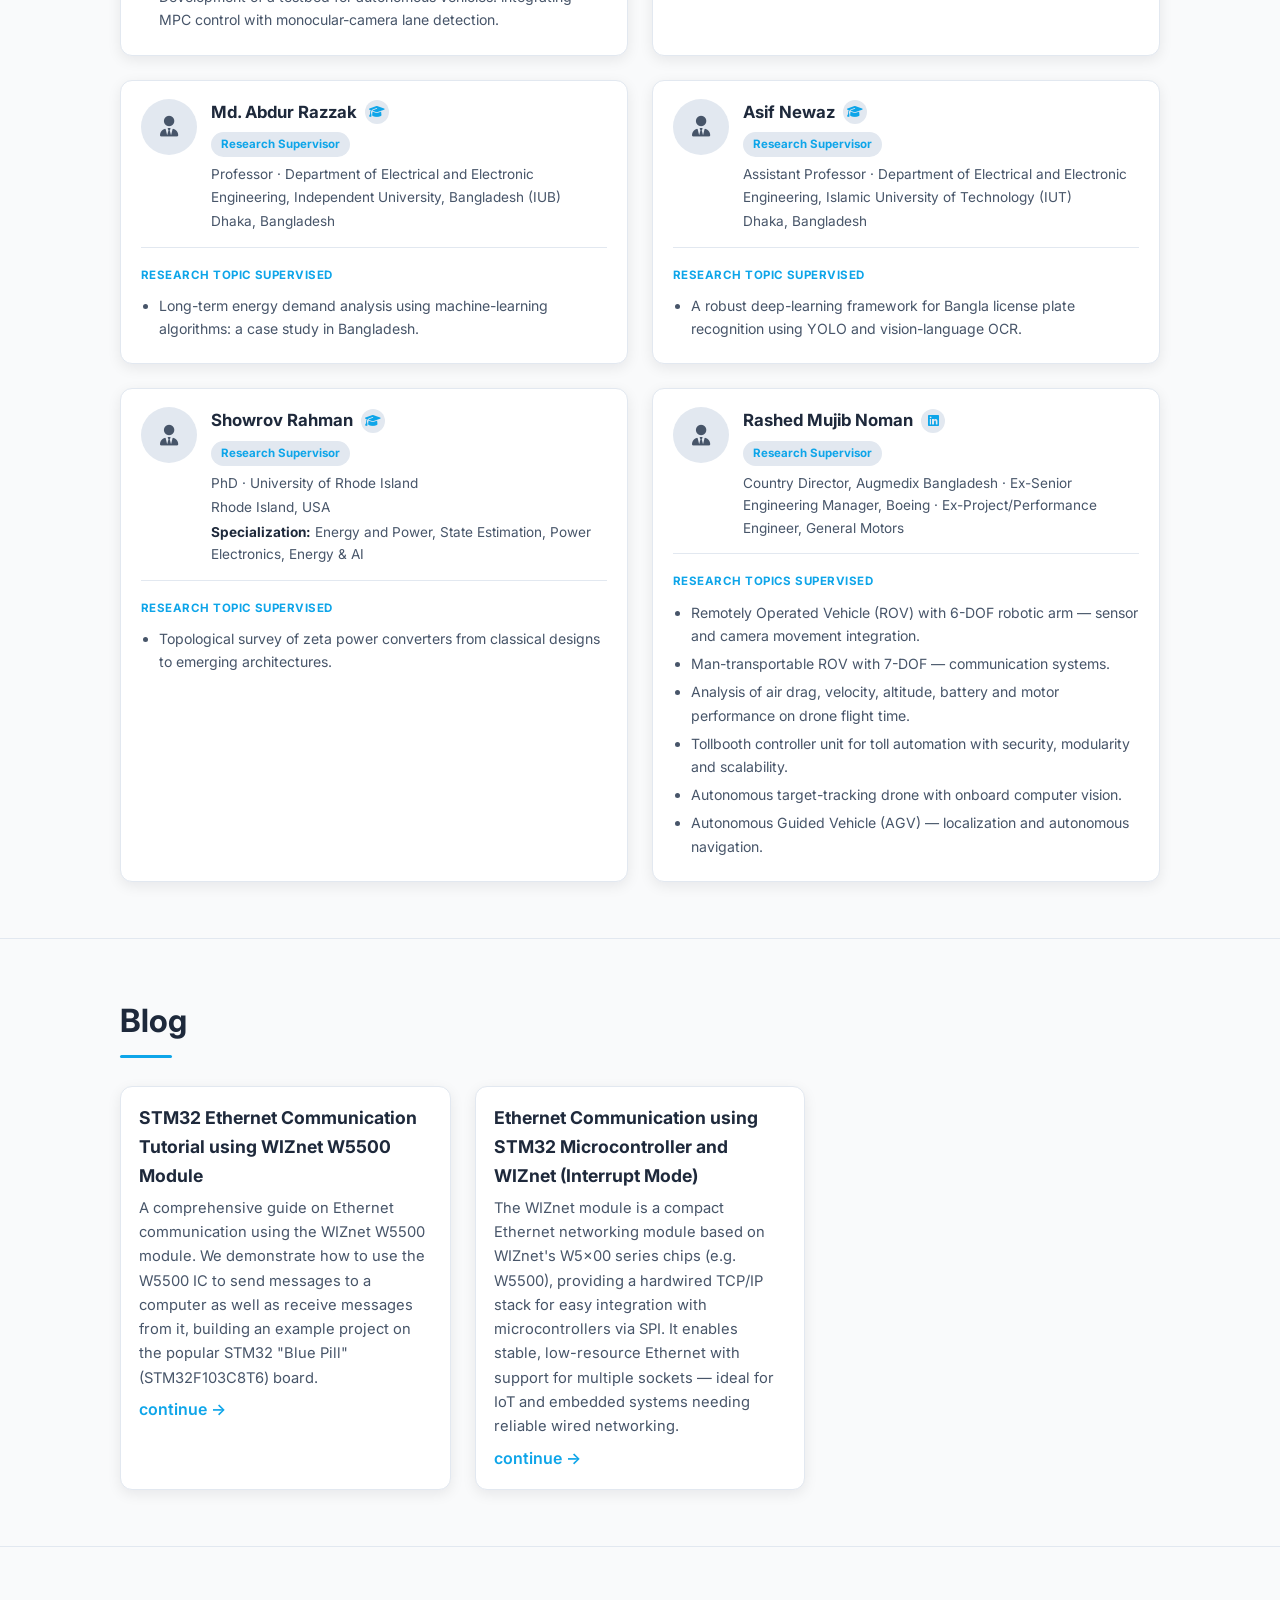
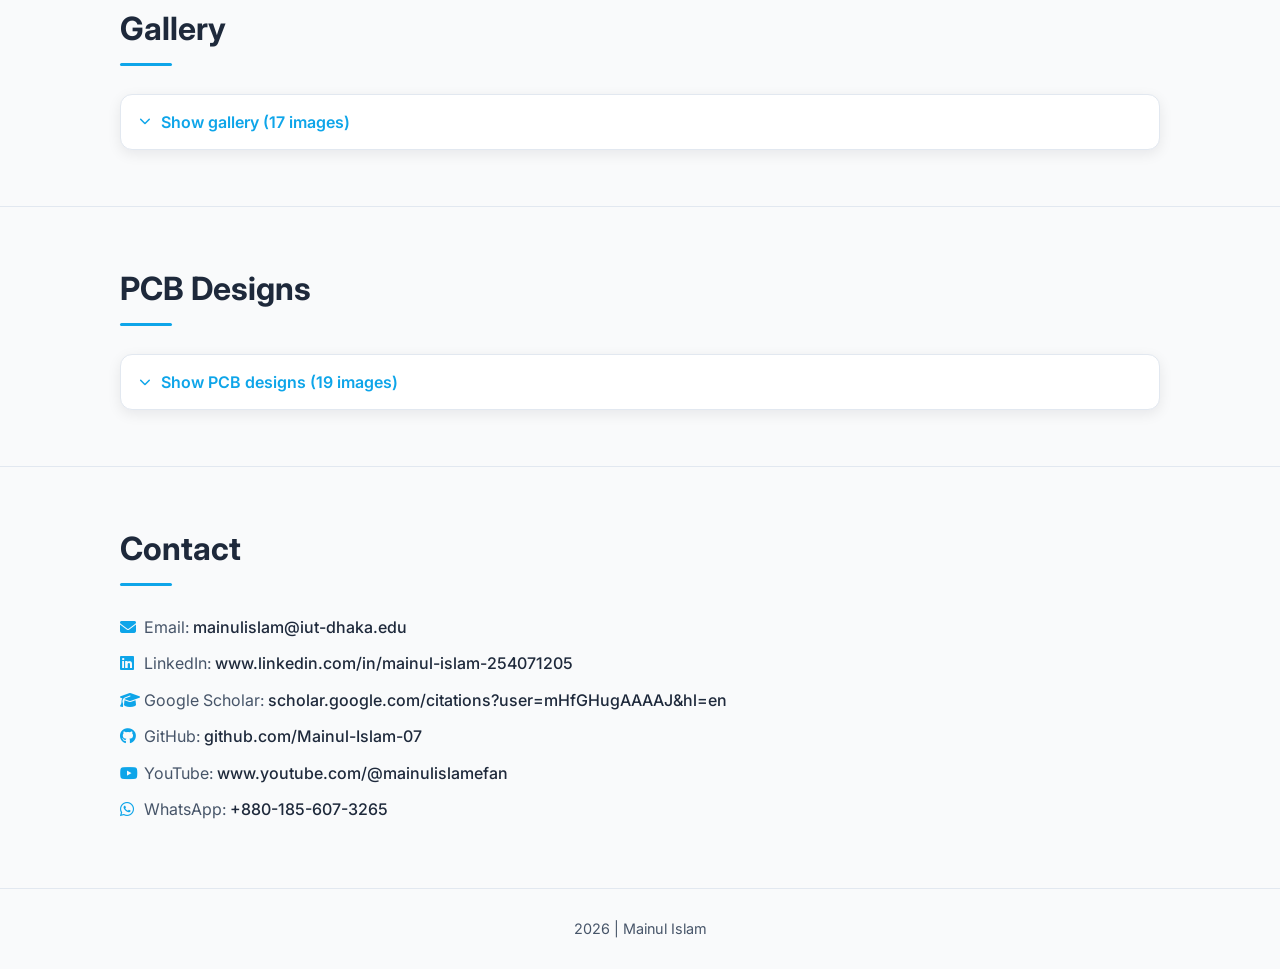
==== commit 78577a22: "test17" ====
--- a/index.html
+++ b/index.html
@@ -190,10 +190,11 @@
     <button id="to-top" aria-label="Back to top"><i class="fa fa-arrow-up"></i></button>
 
     <footer>
-        <p><span id="footer-year">2026</span> | <span data-bind="name">Mainul Islam</span></p>
+        <p><span id="footer-year">2026</span> | <span data-bind="name">Mainul Islam</span><span id="visit-count" hidden></span></p>
     </footer>
 
     <script src="assets/js/main.js"></script>
+    <script data-goatcounter="https://mainulislam.goatcounter.com/count" async src="//gc.zgo.at/count.js"></script>
 </body>
 
 </html>
